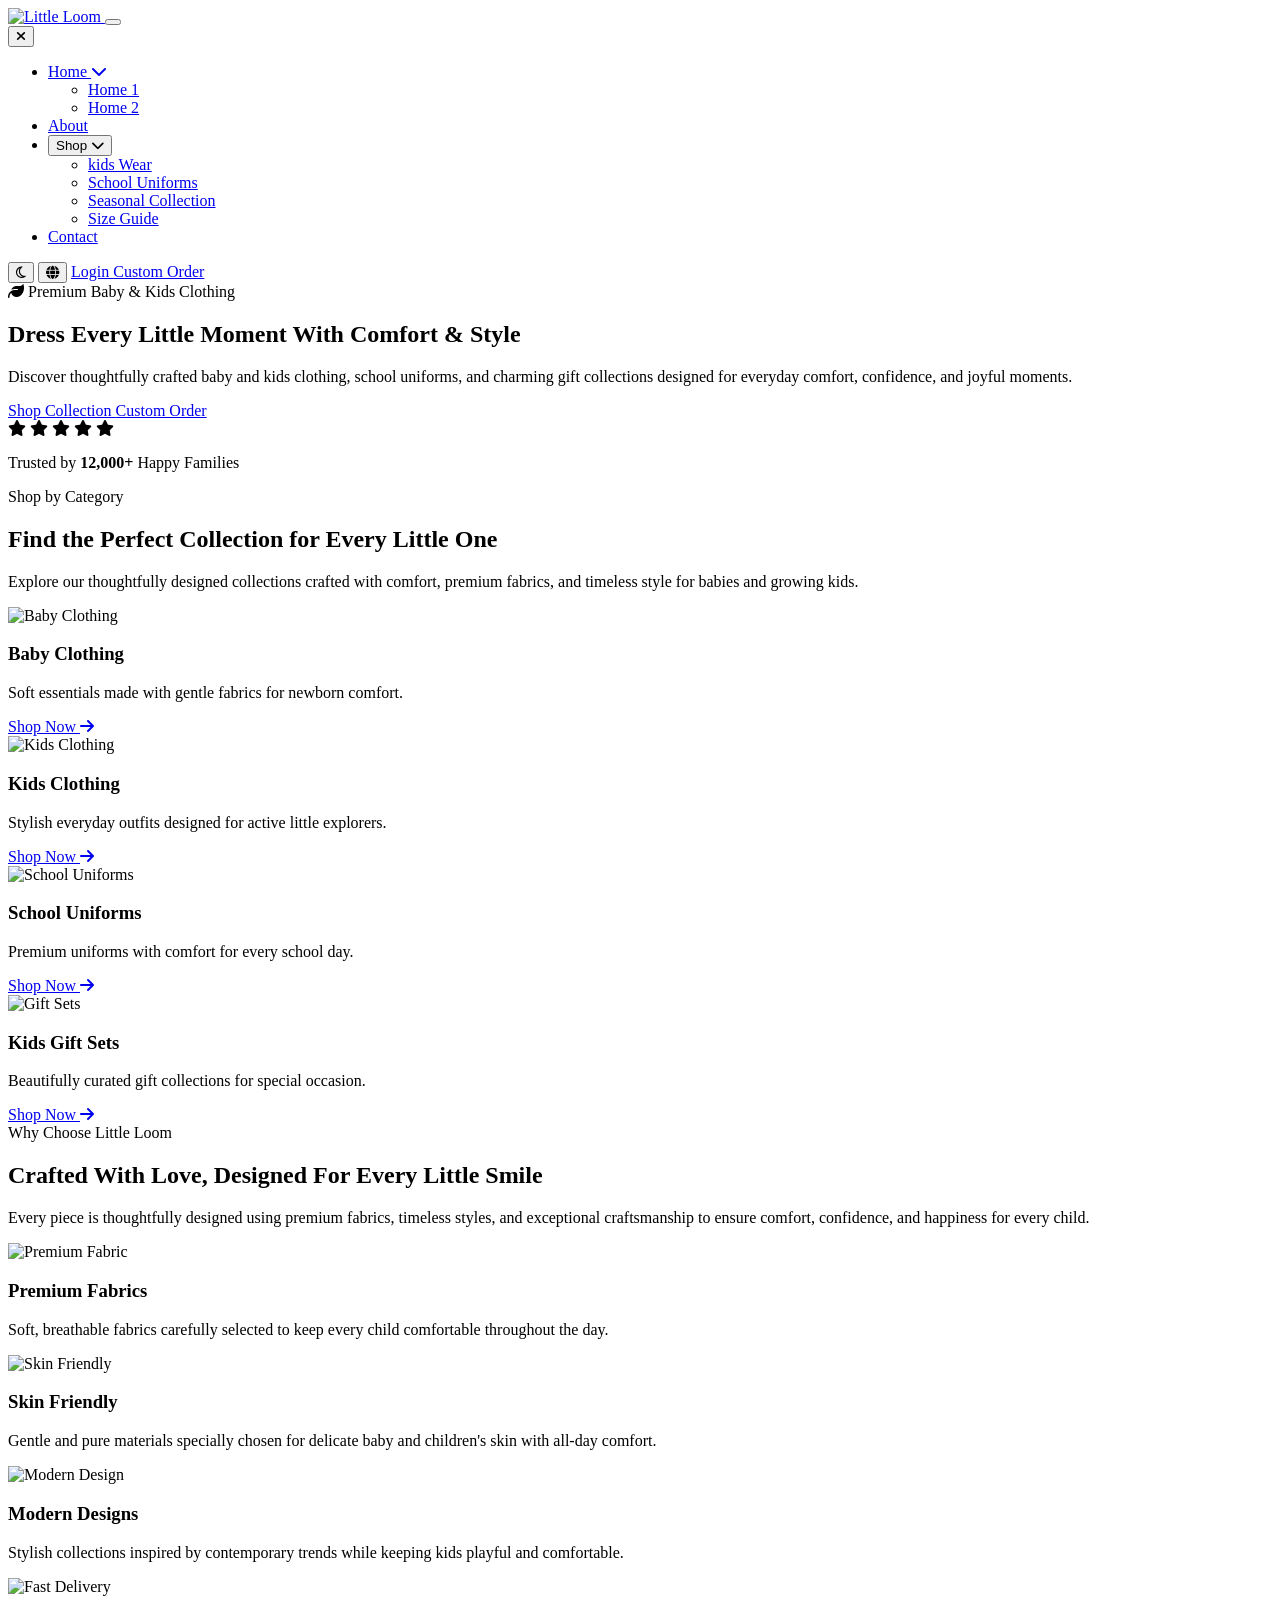
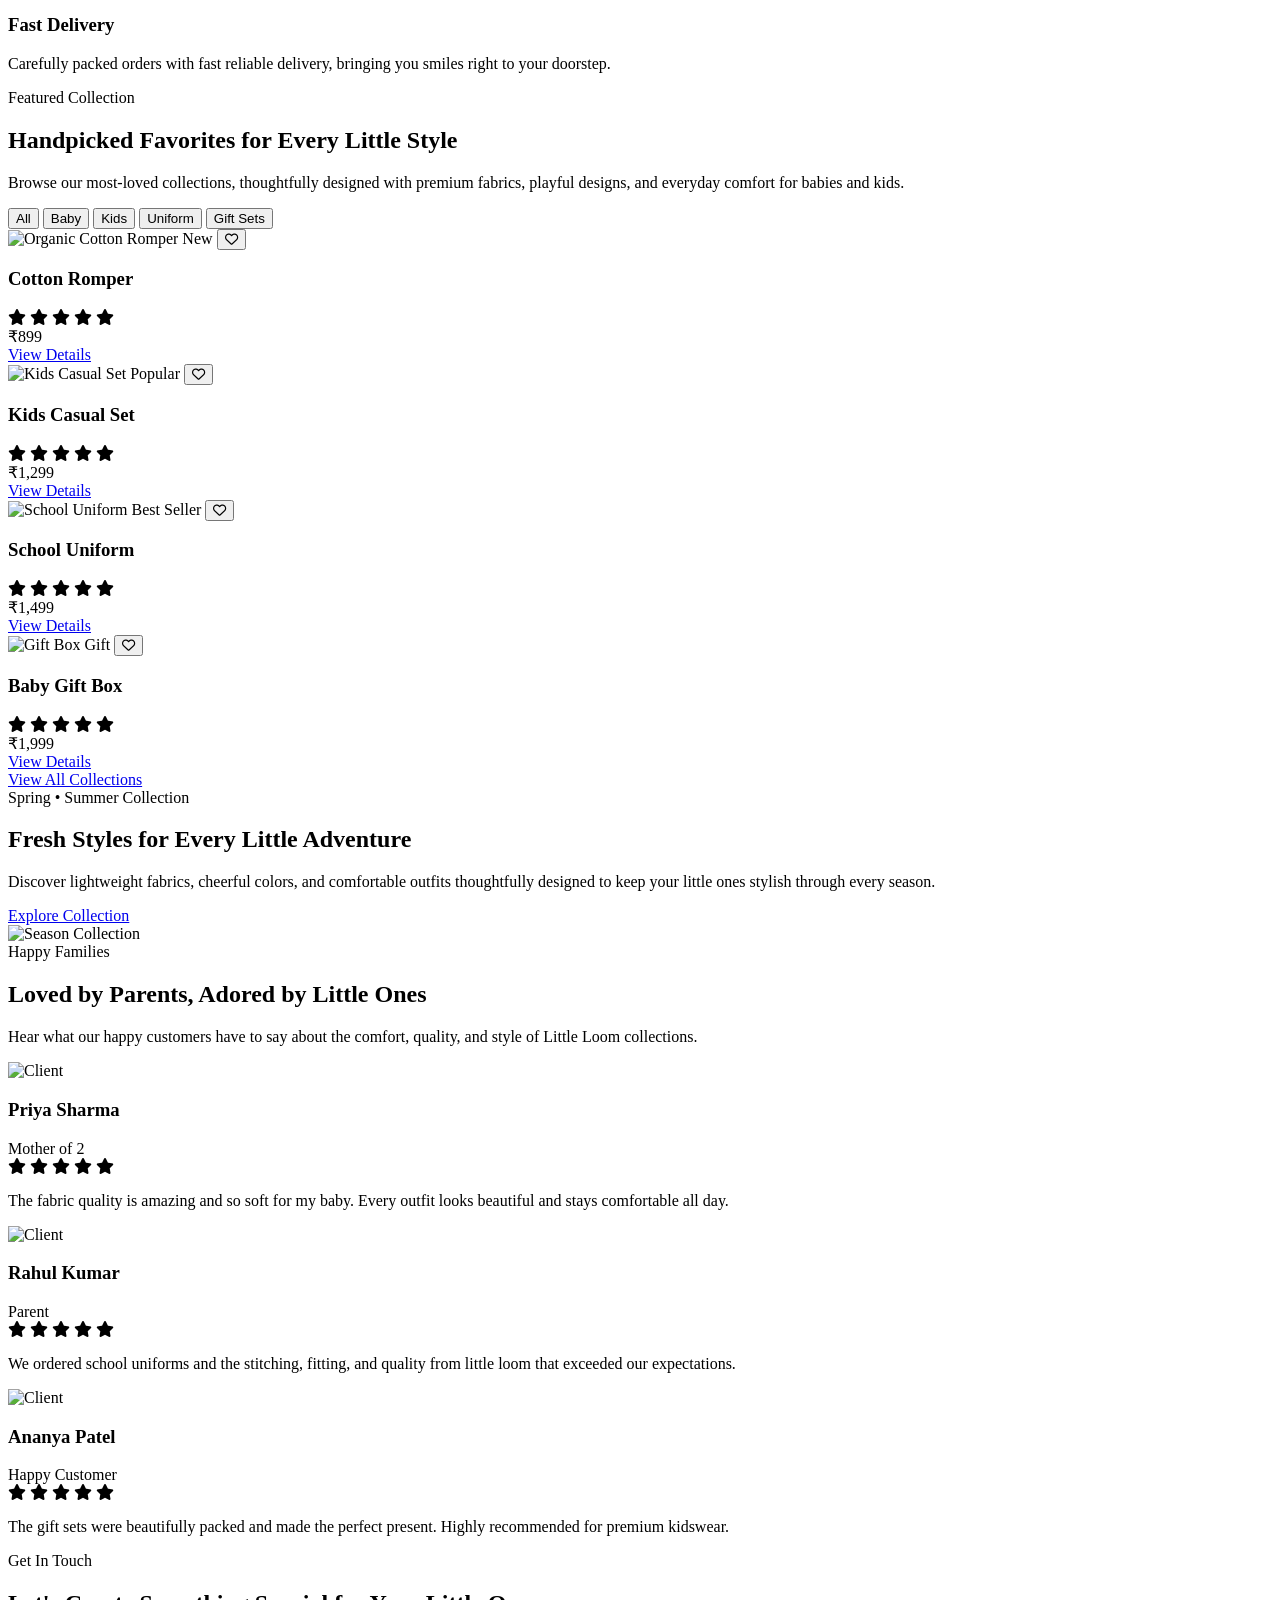
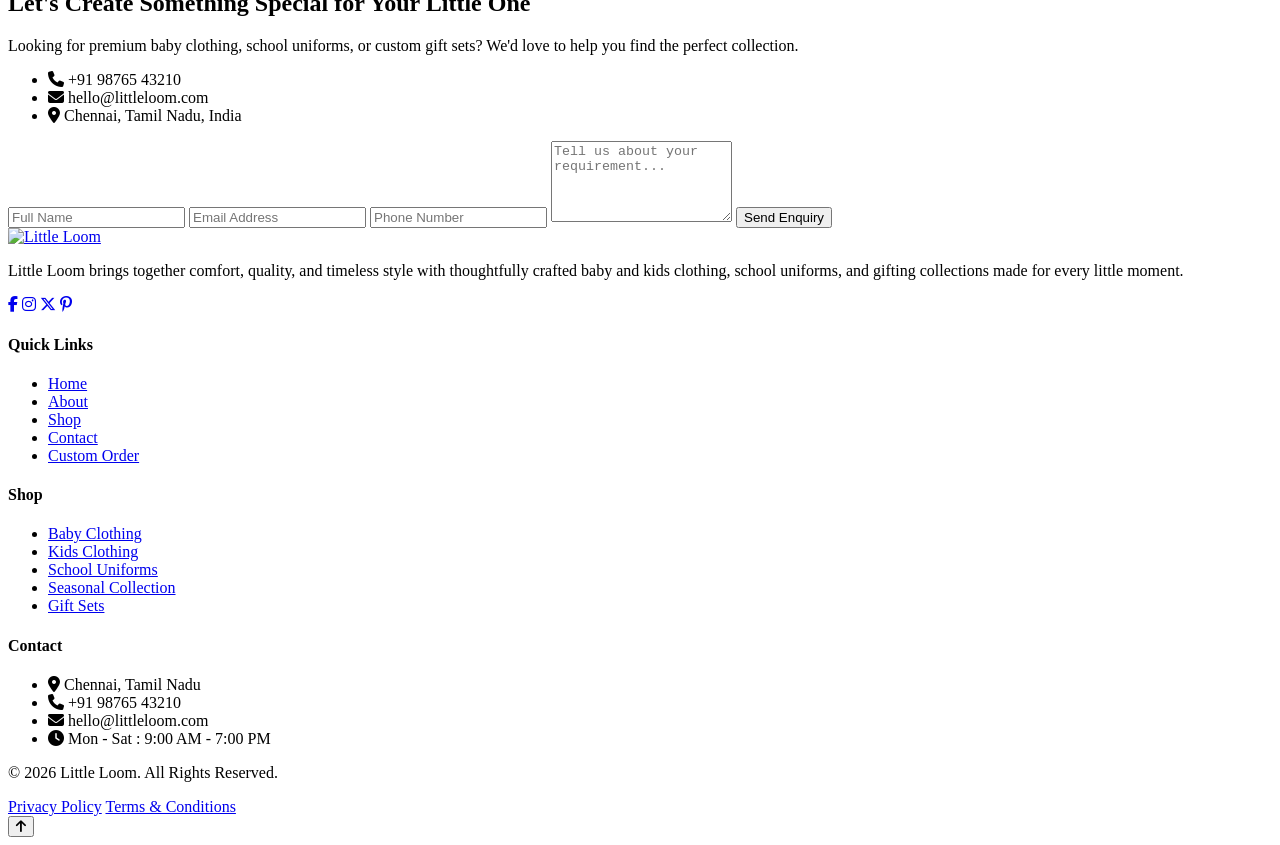
==== index.html @ 615af952 "Add files via upload" ====
<!DOCTYPE html>
<html lang="en" dir="ltr">

<head>

    <!-- Basic Meta -->
    <meta charset="UTF-8">
    <meta name="viewport" content="width=device-width, initial-scale=1.0">
    <meta name="description"
        content="Little Loom is a premium baby and kids clothing store offering stylish outfits, school uniforms, seasonal collections, gift sets, and custom order solutions with comfort and quality.">
    <meta name="keywords"
        content="Little Loom, Baby Clothing, Kids Fashion, School Uniforms, Gift Sets, Children's Clothing, Custom Orders">
    <meta name="author" content="Little Loom">

    <!-- Title -->
    <title>Little Loom</title>

    <!-- Favicon -->
    <link rel="icon" type="image/png" href="images/favicon.png">

    <!-- Google Fonts -->
    <link rel="preconnect" href="https://fonts.googleapis.com">
    <link rel="preconnect" href="https://fonts.gstatic.com" crossorigin>
    <link
        href="https://fonts.googleapis.com/css2?family=Mulish:wght@300;400;500;600;700;800&family=Sora:wght@400;500;600;700;800&display=swap"
        rel="stylesheet">

    <!-- Font Awesome -->
    <link rel="stylesheet" href="https://cdnjs.cloudflare.com/ajax/libs/font-awesome/6.7.2/css/all.min.css">

    <!-- CSS -->
    <link rel="stylesheet" href="css/style.css">

</head>

<body>





    <header class="header">

        <div class="container">

            <nav class="navbar">

                <!-- Logo -->

                <a href="index.html" class="logo">
                    <img src="images/logo.png" alt="Little Loom">
                </a>

                <button class="nav-toggle" type="button" aria-label="Toggle navigation" aria-expanded="false"
                    aria-controls="primaryNavigation">
                    <span></span>
                    <span></span>
                    <span></span>
                </button>

                <!-- Navigation -->

                <div class="nav-panel">

                    <button class="nav-close" type="button" aria-label="Close Menu">
                        <i class="fa-solid fa-xmark"></i>
                    </button>

                    <ul class="nav-menu" id="primaryNavigation">

                        <li class="dropdown">
                            <a href="index.html" class="nav-link dropdown-toggle" aria-haspopup="true"
                                aria-expanded="false">
                                Home
                                <i class="fa-solid fa-chevron-down"></i>
                            </a>

                            <ul class="dropdown-menu">
                                <li><a href="index.html">Home 1</a></li>
                                <li><a href="home-2.html">Home 2</a></li>
                            </ul>
                        </li>

                        <li>
                            <a href="about.html">About</a>
                        </li>

                        <li class="dropdown">

                            <button type="button" class="nav-link dropdown-toggle" aria-haspopup="true"
                                aria-expanded="false">
                                Shop
                                <i class="fa-solid fa-chevron-down"></i>
                            </button>

                            <ul class="dropdown-menu">
                                <li><a href="kids-wear.html">kids Wear</a></li>
                                <li><a href="school.html">School Uniforms</a></li>
                                <li><a href="season.html">Seasonal Collection</a></li>
                                <li><a href="size.html">Size Guide</a></li>
                            </ul>

                        </li>

                        <li>
                            <a href="contact.html">Contact</a>
                        </li>

                    </ul>

                    <!-- Right Side -->

                    <div class="nav-right">

                        <button class="theme-toggle">
                            <i class="fa-regular fa-moon"></i>
                        </button>

                        <button class="rtl-toggle">
                            <i class="fa-solid fa-globe"></i>
                        </button>

                        <a href="login.html" class="secondary-btn">
                            Login
                        </a>

                        <a href="custom-order.html" class="primary-btn">
                            Custom Order
                        </a>

                    </div>

                </div>

                <div class="nav-overlay" aria-hidden="true"></div>

            </nav>

        </div>

    </header>



    <!--=====================================
            Hero Start
======================================-->

    <section class="hero">

        <div class="container">

            <div class="hero-content">

                <span class="hero-home-badge">
                    <i class="fa-solid fa-leaf"></i>
                    Premium Baby & Kids Clothing
                </span>

                <h1>
                    Dress Every Little Moment
                    <span>With Comfort & Style</span>
                </h1>

                <p>
                    Discover thoughtfully crafted baby and kids clothing, school uniforms,
                    and charming gift collections designed for everyday comfort,
                    confidence, and joyful moments.
                </p>

                <div class="hero-btns">

                    <a href="#" class="primary-btn">
                        Shop Collection
                    </a>

                    <a href="#" class="secondary-btn">
                        Custom Order
                    </a>

                </div>

                <div class="hero-rating">

                    <div class="stars">

                        <i class="fa-solid fa-star"></i>
                        <i class="fa-solid fa-star"></i>
                        <i class="fa-solid fa-star"></i>
                        <i class="fa-solid fa-star"></i>
                        <i class="fa-solid fa-star"></i>

                    </div>

                    <p>
                        Trusted by <strong>12,000+</strong> Happy Families
                    </p>

                </div>

            </div>

        </div>

    </section>

    <!--=====================================
            Hero End
======================================-->


    <!--=====================================
        Shop Category Start
======================================-->

    <section class="category">

        <div class="container">

            <div class="section-title">

                <span class="section-subtitle">
                    Shop by Category
                </span>

                <h2>
                    Find the Perfect Collection for Every Little One
                </h2>

                <p>
                    Explore our thoughtfully designed collections crafted with comfort,
                    premium fabrics, and timeless style for babies and growing kids.
                </p>

            </div>

            <div class="category-wrapper">

                <!-- Card 1 -->

                <div class="category-card">

                    <div class="category-image">

                        <img src="images/category-1.jpg" alt="Baby Clothing">

                    </div>

                    <div class="category-content">

                        <h3>Baby Clothing</h3>

                        <p>
                            Soft essentials made with gentle fabrics for newborn comfort.
                        </p>

                        <a href="#">
                            Shop Now
                            <i class="fa-solid fa-arrow-right"></i>
                        </a>

                    </div>

                </div>

                <!-- Card 2 -->

                <div class="category-card">

                    <div class="category-image">

                        <img src="images/category-2.jpg" alt="Kids Clothing">

                    </div>

                    <div class="category-content">

                        <h3>Kids Clothing</h3>

                        <p>
                            Stylish everyday outfits designed for active little explorers.
                        </p>

                        <a href="#">
                            Shop Now
                            <i class="fa-solid fa-arrow-right"></i>
                        </a>

                    </div>

                </div>

                <!-- Card 3 -->

                <div class="category-card">

                    <div class="category-image">

                        <img src="images/category-3.jpg" alt="School Uniforms">

                    </div>

                    <div class="category-content">

                        <h3>School Uniforms</h3>

                        <p>
                            Premium uniforms with comfort for every school day.
                        </p>

                        <a href="#">
                            Shop Now
                            <i class="fa-solid fa-arrow-right"></i>
                        </a>

                    </div>

                </div>

                <!-- Card 4 -->

                <div class="category-card">

                    <div class="category-image">

                        <img src="images/category-4.jpg" alt="Gift Sets">

                    </div>

                    <div class="category-content">

                        <h3>Kids Gift Sets</h3>

                        <p>
                            Beautifully curated gift collections for special occasion.
                        </p>

                        <a href="#">
                            Shop Now
                            <i class="fa-solid fa-arrow-right"></i>
                        </a>

                    </div>

                </div>

            </div>

        </div>

    </section>

    <!--=====================================
        Shop Category End
======================================-->


    <!--=====================================
        Why Choose Us Start
======================================-->

    <section class="why-choose">

        <div class="container">

            <div class="section-title">

                <span class="section-subtitle">
                    Why Choose Little Loom
                </span>

                <h2>
                    Crafted With Love, Designed For Every Little Smile
                </h2>

                <p>
                    Every piece is thoughtfully designed using premium fabrics, timeless
                    styles, and exceptional craftsmanship to ensure comfort, confidence,
                    and happiness for every child.
                </p>

            </div>

            <div class="why-wrapper">

                <!-- Card 1 -->

                <div class="why-card">

                    <div class="why-icon">

                        <img src="images/feature-1.jpg" alt="Premium Fabric">

                    </div>

                    <h3>Premium Fabrics</h3>

                    <p>
                        Soft, breathable fabrics carefully selected to keep every child
                        comfortable throughout the day.
                    </p>

                </div>

                <!-- Card 2 -->

                <div class="why-card">

                    <div class="why-icon">

                        <img src="images/feature-2.jpg" alt="Skin Friendly">

                    </div>

                    <h3>Skin Friendly</h3>

                    <p>
                        Gentle and pure materials specially chosen for delicate baby and children's
                        skin with all-day comfort.
                    </p>

                </div>

                <!-- Card 3 -->

                <div class="why-card">

                    <div class="why-icon">

                        <img src="images/feature-3.jpg" alt="Modern Design">

                    </div>

                    <h3>Modern Designs</h3>

                    <p>
                        Stylish collections inspired by contemporary trends while keeping
                        kids playful and comfortable.
                    </p>

                </div>

                <!-- Card 4 -->

                <div class="why-card">

                    <div class="why-icon">

                        <img src="images/feature-4.jpg" alt="Fast Delivery">

                    </div>

                    <h3>Fast Delivery</h3>

                    <p>
                        Carefully packed orders with fast reliable delivery, bringing you smiles
                        right to your doorstep.
                    </p>

                </div>

            </div>

        </div>

    </section>

    <!--=====================================
        Why Choose Us End
======================================-->

    <!--=====================================
        Featured Collection Start
======================================-->

    <section class="featured-collection">

        <div class="container">

            <div class="section-title">

                <span class="section-subtitle">
                    Featured Collection
                </span>

                <h2>
                    Handpicked Favorites for Every Little Style
                </h2>

                <p>
                    Browse our most-loved collections, thoughtfully designed with premium fabrics,
                    playful designs, and everyday comfort for babies and kids.
                </p>

            </div>

            <!-- Filter Buttons -->

            <div class="featured-filter">

                <button class="active">All</button>
                <button>Baby</button>
                <button>Kids</button>
                <button>Uniform</button>
                <button>Gift Sets</button>

            </div>

            <!-- Product Grid -->

            <div class="featured-wrapper">

                <!-- Product 1 -->

                <div class="product-card">

                    <div class="featured-product-image">

                        <img src="images/product-1.jpg" alt="Organic Cotton Romper">

                        <span class="product-tag">New</span>

                        <button class="wishlist">
                            <i class="fa-regular fa-heart"></i>
                        </button>

                    </div>

                    <div class="featured-product-content">

                        <h3>Cotton Romper</h3>

                        <div class="featured-product-rating">
                            <i class="fa-solid fa-star"></i>
                            <i class="fa-solid fa-star"></i>
                            <i class="fa-solid fa-star"></i>
                            <i class="fa-solid fa-star"></i>
                            <i class="fa-solid fa-star"></i>
                        </div>

                        <div class="featured-product-price">₹899</div>

                        <a href="#">View Details</a>

                    </div>

                </div>

                <!-- Product 2 -->

                <div class="product-card">

                    <div class="featured-product-image">

                        <img src="images/product-2.jpg" alt="Kids Casual Set">

                        <span class="product-tag">Popular</span>

                        <button class="wishlist">
                            <i class="fa-regular fa-heart"></i>
                        </button>

                    </div>

                    <div class="featured-product-content">

                        <h3>Kids Casual Set</h3>

                        <div class="featured-product-rating">
                            <i class="fa-solid fa-star"></i>
                            <i class="fa-solid fa-star"></i>
                            <i class="fa-solid fa-star"></i>
                            <i class="fa-solid fa-star"></i>
                            <i class="fa-solid fa-star"></i>
                        </div>

                        <div class="featured-product-price">₹1,299</div>

                        <a href="#">View Details</a>

                    </div>

                </div>

                <!-- Product 3 -->

                <div class="product-card">

                    <div class="featured-product-image">

                        <img src="images/product-3.jpg" alt="School Uniform">

                        <span class="product-tag">Best Seller</span>

                        <button class="wishlist">
                            <i class="fa-regular fa-heart"></i>
                        </button>

                    </div>

                    <div class="featured-product-content">

                        <h3>School Uniform</h3>

                        <div class="featured-product-rating">
                            <i class="fa-solid fa-star"></i>
                            <i class="fa-solid fa-star"></i>
                            <i class="fa-solid fa-star"></i>
                            <i class="fa-solid fa-star"></i>
                            <i class="fa-solid fa-star"></i>
                        </div>

                        <div class="featured-product-price">₹1,499</div>

                        <a href="#">View Details</a>

                    </div>

                </div>

                <!-- Product 4 -->

                <div class="product-card">

                    <div class="featured-product-image">

                        <img src="images/product-4.jpg" alt="Gift Box">

                        <span class="product-tag">Gift</span>

                        <button class="wishlist">
                            <i class="fa-regular fa-heart"></i>
                        </button>

                    </div>

                    <div class="featured-product-content">

                        <h3>Baby Gift Box</h3>

                        <div class="featured-product-rating">
                            <i class="fa-solid fa-star"></i>
                            <i class="fa-solid fa-star"></i>
                            <i class="fa-solid fa-star"></i>
                            <i class="fa-solid fa-star"></i>
                            <i class="fa-solid fa-star"></i>
                        </div>

                        <div class="featured-product-price">₹1,999</div>

                        <a href="#">View Details</a>

                    </div>

                </div>

            </div>

            <div class="featured-btn">

                <a href="#" class="primary-btn">
                    View All Collections
                </a>

            </div>

        </div>

    </section>

    <!--=====================================
        Featured Collection End
======================================-->

    <!--=====================================
        Seasonal Banner Start
======================================-->

    <section class="season-banner">

        <div class="container">

            <div class="season-wrapper">

                <div class="season-content">

                    <span class="section-subtitle">
                        Spring • Summer Collection
                    </span>

                    <h2>
                        Fresh Styles for Every Little Adventure
                    </h2>

                    <p>
                        Discover lightweight fabrics, cheerful colors, and comfortable
                        outfits thoughtfully designed to keep your little ones stylish
                        through every season.
                    </p>

                    <a href="#" class="primary-btn">
                        Explore Collection
                    </a>

                </div>

                <div class="season-image">

                    <img src="images/cta-banner1.jpg" alt="Season Collection">

                </div>

            </div>

        </div>

    </section>

    <!--=====================================
        Seasonal Banner End
======================================-->


    <!--=====================================
        Testimonials Start
======================================-->

    <section class="testimonial">

        <div class="container">

            <div class="section-title">

                <span class="section-subtitle">
                    Happy Families
                </span>

                <h2>
                    Loved by Parents, Adored by Little Ones
                </h2>

                <p>
                    Hear what our happy customers have to say about the comfort,
                    quality, and style of Little Loom collections.
                </p>

            </div>

            <div class="testimonial-wrapper">

                <!-- Card 1 -->

                <div class="testimonial-card">

                    <div class="testimonial-top">

                        <img src="images/client-1.jpg" alt="Client">

                        <div>

                            <h3>Priya Sharma</h3>

                            <span>Mother of 2</span>

                        </div>

                    </div>

                    <div class="stars">

                        <i class="fa-solid fa-star"></i>
                        <i class="fa-solid fa-star"></i>
                        <i class="fa-solid fa-star"></i>
                        <i class="fa-solid fa-star"></i>
                        <i class="fa-solid fa-star"></i>

                    </div>

                    <p>
                        The fabric quality is amazing and so soft for my baby. Every outfit
                        looks beautiful and stays comfortable all day.
                    </p>

                </div>

                <!-- Card 2 -->

                <div class="testimonial-card">

                    <div class="testimonial-top">

                        <img src="images/client-2.jpg" alt="Client">

                        <div>

                            <h3>Rahul Kumar</h3>

                            <span>Parent</span>

                        </div>

                    </div>

                    <div class="stars">

                        <i class="fa-solid fa-star"></i>
                        <i class="fa-solid fa-star"></i>
                        <i class="fa-solid fa-star"></i>
                        <i class="fa-solid fa-star"></i>
                        <i class="fa-solid fa-star"></i>

                    </div>

                    <p>
                        We ordered school uniforms and the stitching, fitting, and quality from little loom that
                        exceeded our expectations.
                    </p>

                </div>

                <!-- Card 3 -->

                <div class="testimonial-card">

                    <div class="testimonial-top">

                        <img src="images/client-3.jpg" alt="Client">

                        <div>

                            <h3>Ananya Patel</h3>

                            <span>Happy Customer</span>

                        </div>

                    </div>

                    <div class="stars">

                        <i class="fa-solid fa-star"></i>
                        <i class="fa-solid fa-star"></i>
                        <i class="fa-solid fa-star"></i>
                        <i class="fa-solid fa-star"></i>
                        <i class="fa-solid fa-star"></i>

                    </div>

                    <p>
                        The gift sets were beautifully packed and made the perfect present.
                        Highly recommended for premium kidswear.
                    </p>

                </div>

            </div>

        </div>

    </section>

    <!--=====================================
        Testimonials End
======================================-->


    <!--=====================================
        Contact CTA Start
======================================-->

    <section class="contact-cta">

        <div class="container">

            <div class="contact-wrapper">

                <!-- Left -->

                <div class="contact-content">

                    <span class="section-subtitle">
                        Get In Touch
                    </span>

                    <h2>
                        Let's Create Something Special for Your Little One
                    </h2>

                    <p>
                        Looking for premium baby clothing, school uniforms, or custom gift
                        sets? We'd love to help you find the perfect collection.
                    </p>

                    <ul class="contact-list">

                        <li>
                            <i class="fa-solid fa-phone"></i>
                            +91 98765 43210
                        </li>

                        <li>
                            <i class="fa-solid fa-envelope"></i>
                            hello@littleloom.com
                        </li>

                        <li>
                            <i class="fa-solid fa-location-dot"></i>
                            Chennai, Tamil Nadu, India
                        </li>

                    </ul>

                </div>

                <!-- Right -->

                <div class="contact-form">

                    <form action="#">

                        <input type="text" placeholder="Full Name" required>

                        <input type="email" placeholder="Email Address" required>

                        <input type="tel" placeholder="Phone Number" required>

                        <textarea rows="5" placeholder="Tell us about your requirement..." required></textarea>

                        <button type="submit" class="primary-btn">

                            Send Enquiry

                        </button>

                    </form>

                </div>

            </div>

        </div>

    </section>

    <!--=====================================
        Contact CTA End
======================================-->

    <!--=====================================
            Footer Start
======================================-->

    <footer class="footer">

        <div class="container">

            <div class="footer-wrapper">

                <!-- Footer Logo -->

                <div class="footer-column">

                    <a href="index.html" class="footer-logo">
                        <img src="images/logo.png" alt="Little Loom">
                    </a>

                    <p>
                        Little Loom brings together comfort, quality, and timeless style with thoughtfully crafted baby
                        and kids clothing, school uniforms, and gifting collections made for every little moment.
                    </p>

                    <div class="footer-social">

                        <a href="#"><i class="fa-brands fa-facebook-f"></i></a>

                        <a href="#"><i class="fa-brands fa-instagram"></i></a>

                        <a href="#"><i class="fa-brands fa-x-twitter"></i></a>

                        <a href="#"><i class="fa-brands fa-pinterest-p"></i></a>

                    </div>

                </div>

                <!-- Quick Links -->

                <div class="footer-column">

                    <h4>Quick Links</h4>

                    <ul>

                        <li><a href="#">Home</a></li>

                        <li><a href="#">About</a></li>

                        <li><a href="#">Shop</a></li>

                        <li><a href="#">Contact</a></li>

                        <li><a href="#">Custom Order</a></li>

                    </ul>

                </div>

                <!-- Shop -->

                <div class="footer-column">

                    <h4>Shop</h4>

                    <ul>

                        <li><a href="#">Baby Clothing</a></li>

                        <li><a href="#">Kids Clothing</a></li>

                        <li><a href="#">School Uniforms</a></li>

                        <li><a href="#">Seasonal Collection</a></li>

                        <li><a href="#">Gift Sets</a></li>

                    </ul>

                </div>

                <!-- Contact -->

                <div class="footer-column">

                    <h4>Contact</h4>

                    <ul class="footer-contact">

                        <li>
                            <i class="fa-solid fa-location-dot"></i>
                            Chennai, Tamil Nadu
                        </li>

                        <li>
                            <i class="fa-solid fa-phone"></i>
                            +91 98765 43210
                        </li>

                        <li>
                            <i class="fa-solid fa-envelope"></i>
                            hello@littleloom.com
                        </li>

                        <li>
                            <i class="fa-solid fa-clock"></i>
                            Mon - Sat : 9:00 AM - 7:00 PM
                        </li>

                    </ul>

                </div>

            </div>

            <div class="footer-bottom">

                <p>
                    © 2026 Little Loom. All Rights Reserved.
                </p>

                <div class="footer-links">

                    <a href="#">Privacy Policy</a>

                    <a href="#">Terms & Conditions</a>

                </div>

            </div>

        </div>

    </footer>

    <!--=====================================
            Footer End
======================================-->

    <!--=====================================
        Scroll To Top Start
======================================-->

    <button class="scroll-top-btn">

        <i class="fa-solid fa-arrow-up"></i>

    </button>

    <!--=====================================
        Scroll To Top End
======================================-->


    <script src="js/main.js"></script>
</body>

</html>
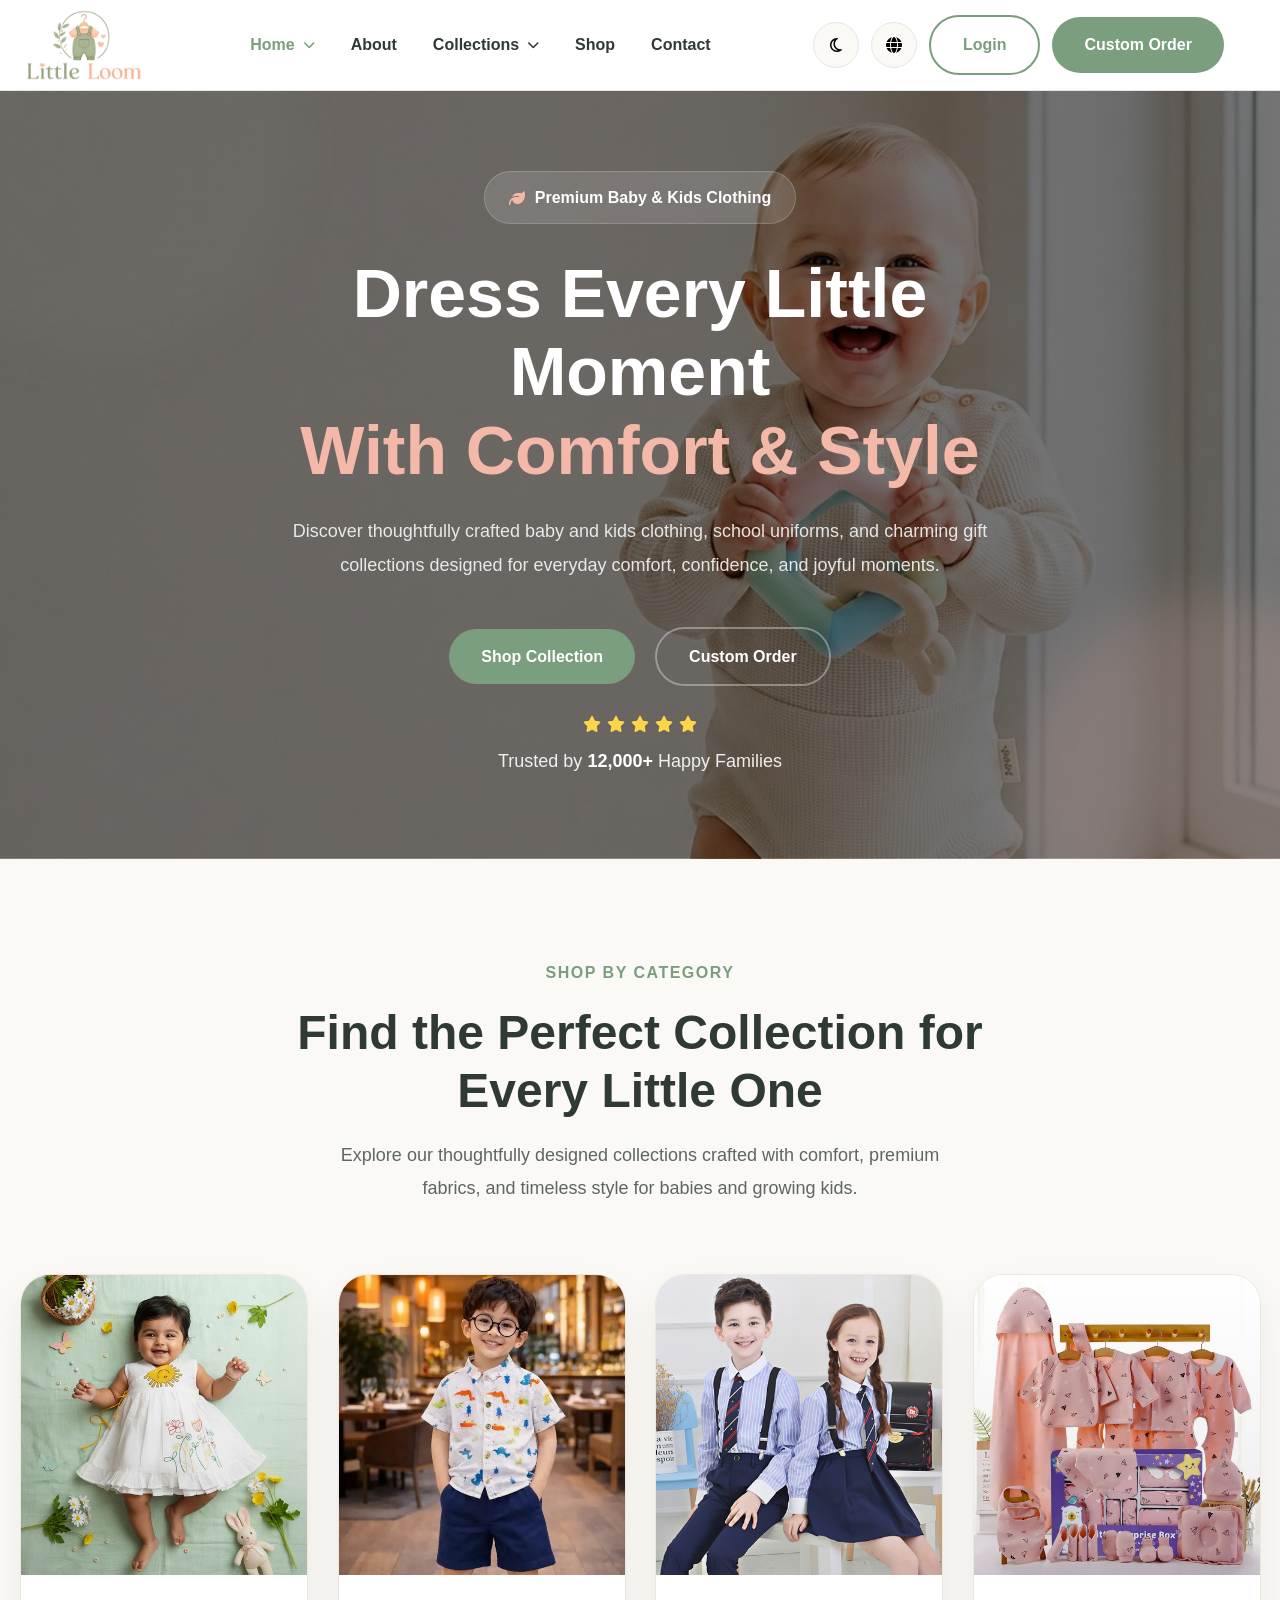
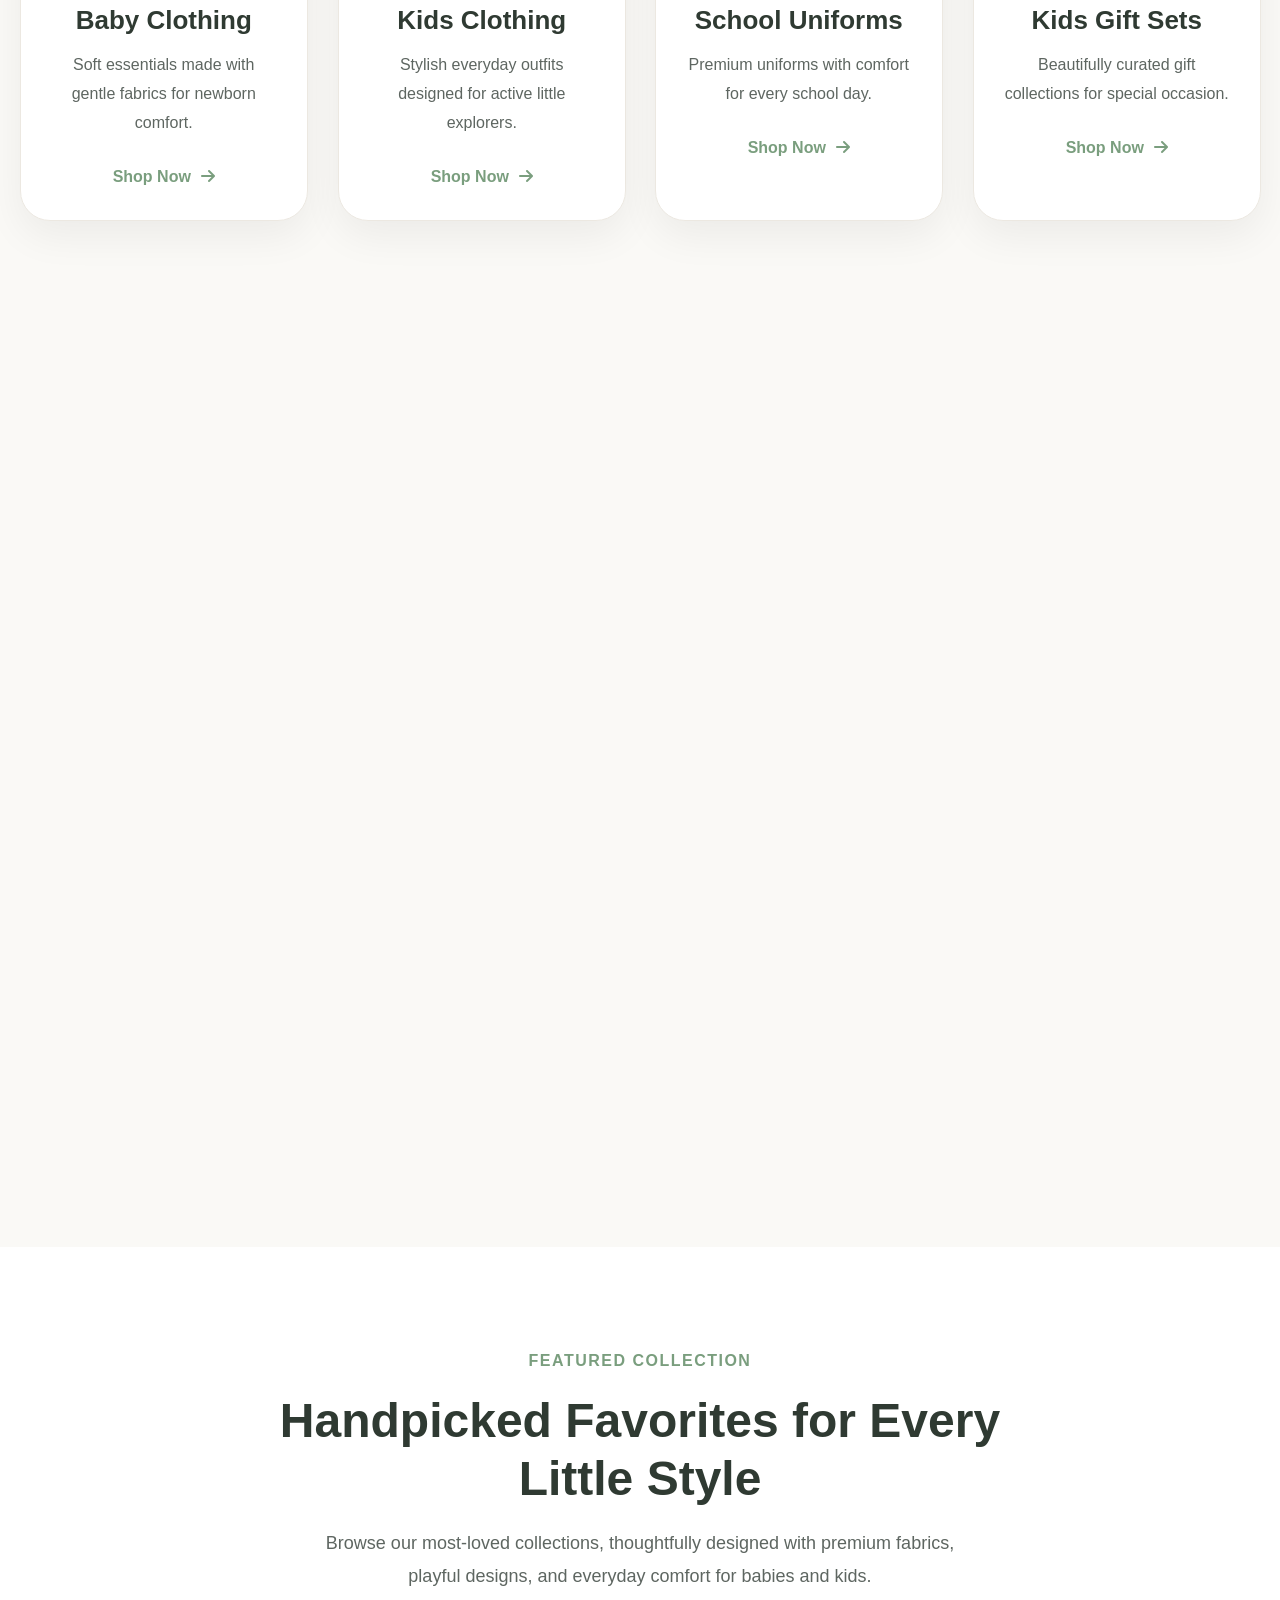
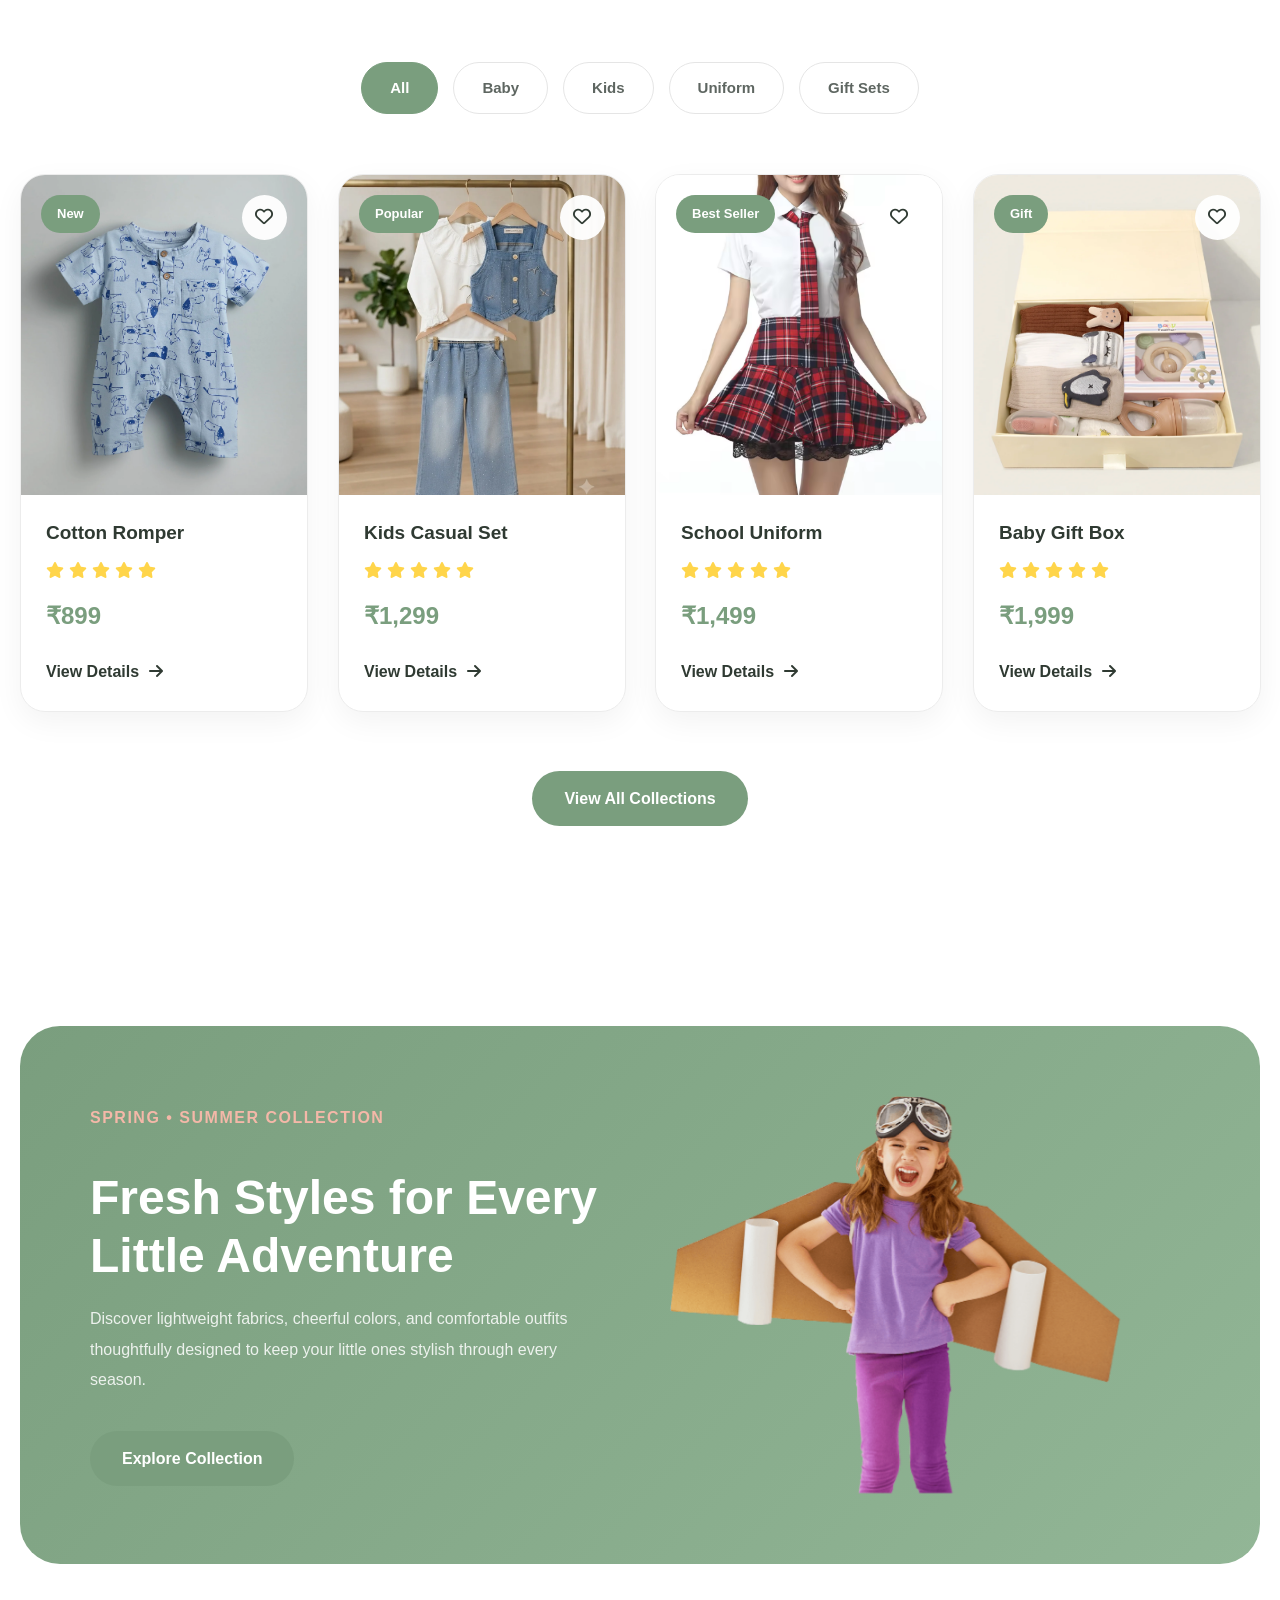
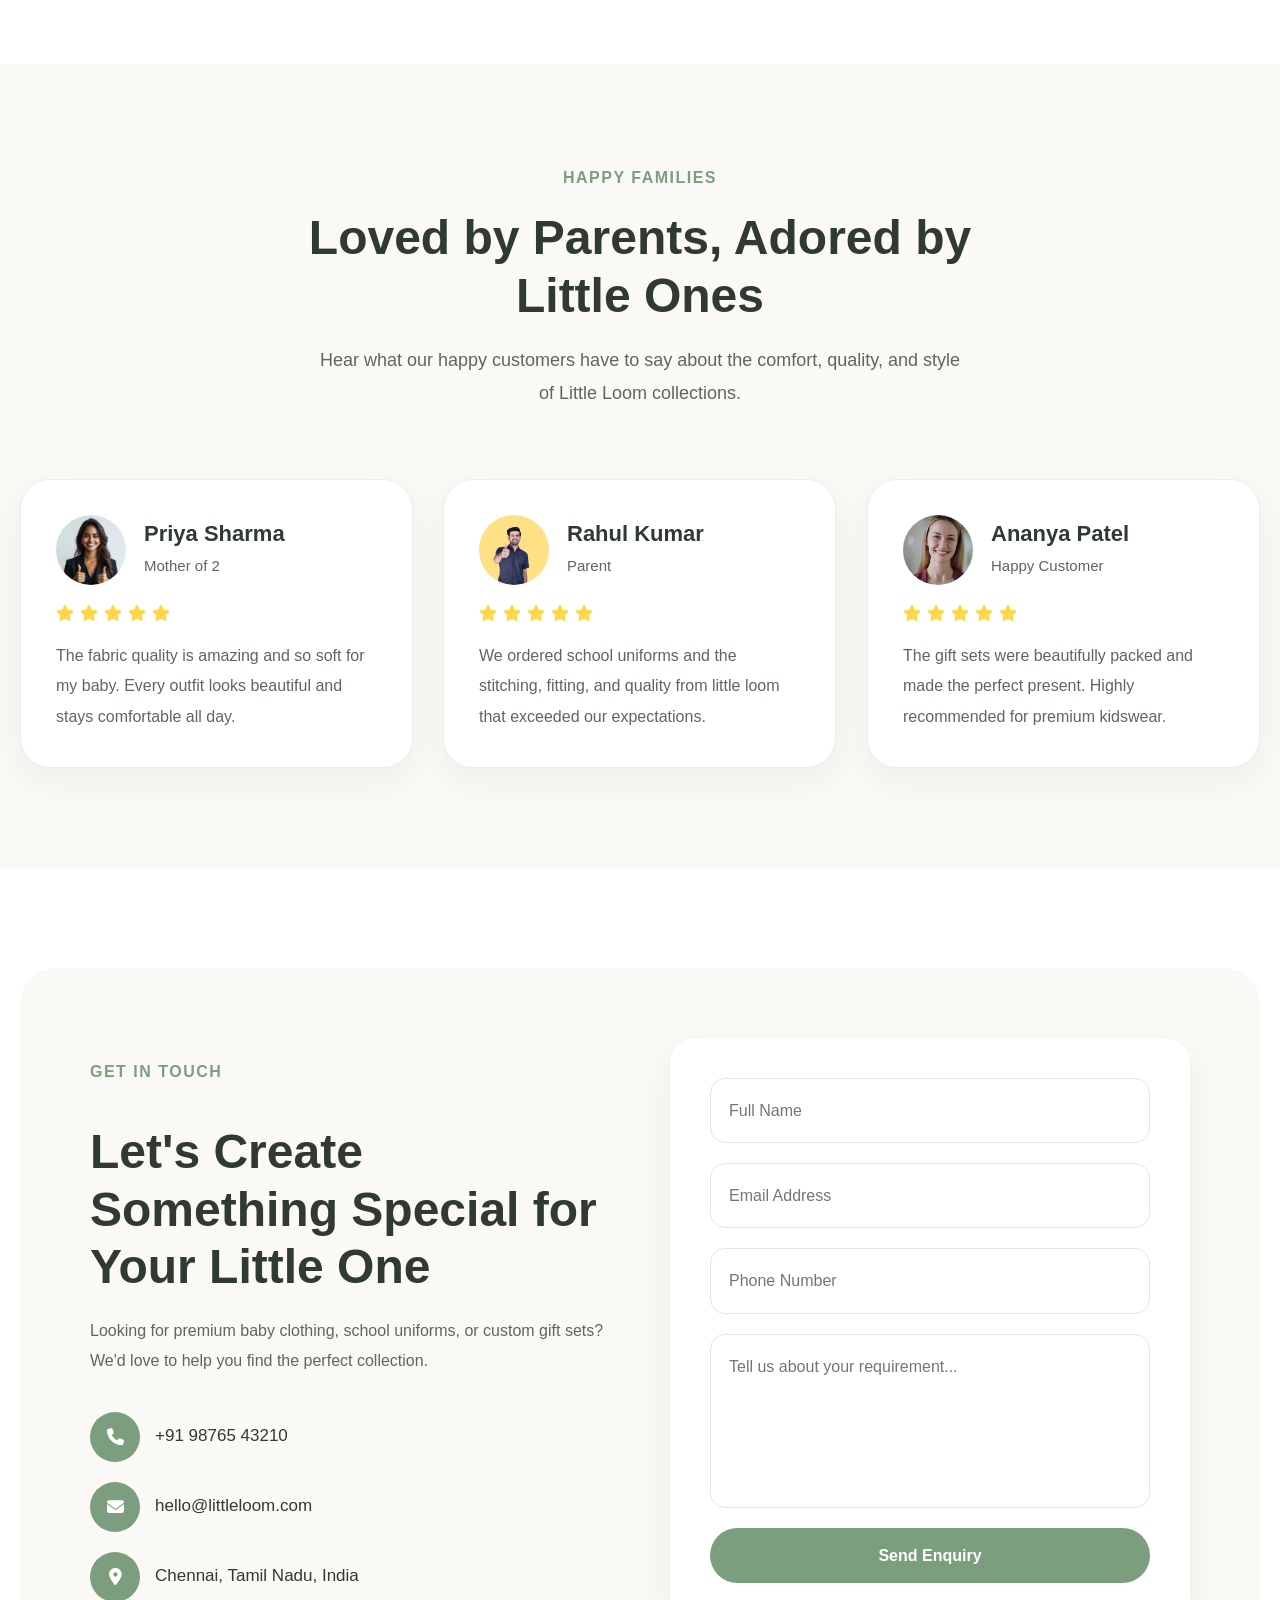
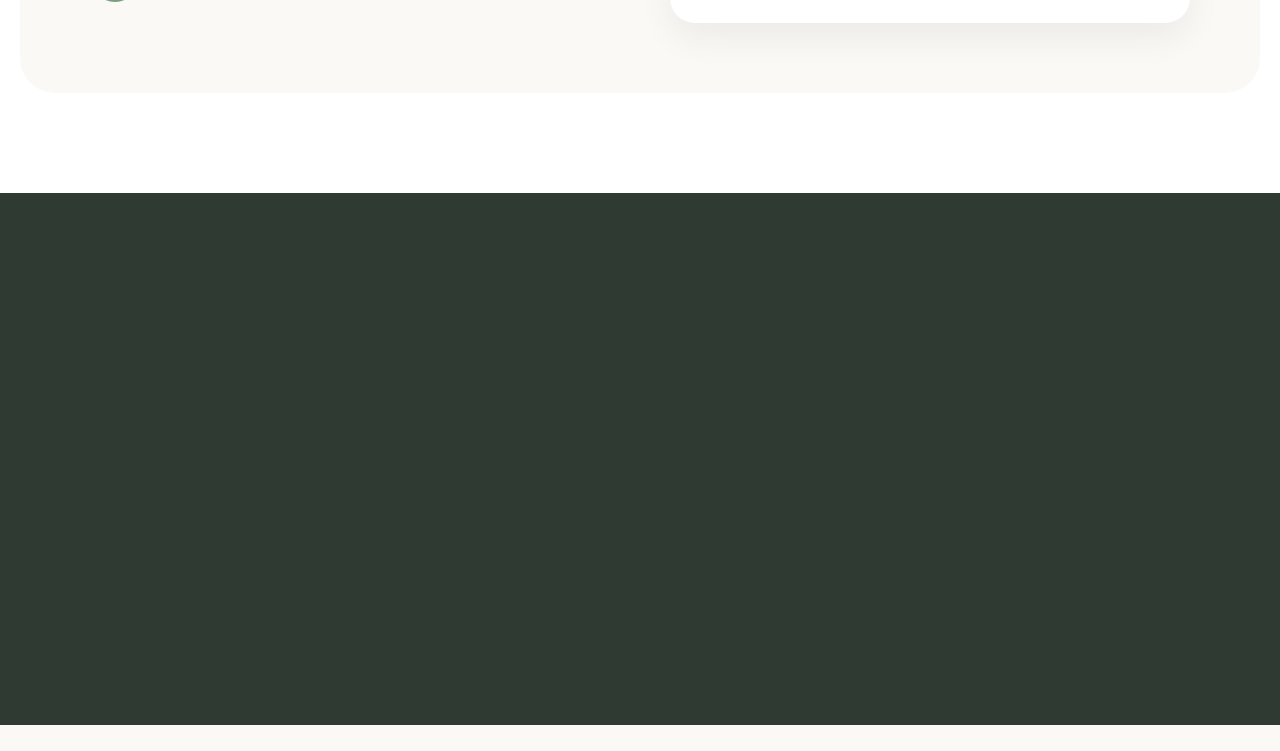
==== commit f4bf11f9: "Add files via upload" ====
--- a/index.html
+++ b/index.html
@@ -35,10 +35,6 @@
 
 <body>
 
-
-
-
-
     <header class="header">
 
         <div class="container">
@@ -89,7 +85,7 @@
 
                             <button type="button" class="nav-link dropdown-toggle" aria-haspopup="true"
                                 aria-expanded="false">
-                                Shop
+                                Collections
                                 <i class="fa-solid fa-chevron-down"></i>
                             </button>
 
@@ -103,6 +99,10 @@
                         </li>
 
                         <li>
+                            <a href="shop.html">Shop</a>
+                        </li>
+
+                        <li>
                             <a href="contact.html">Contact</a>
                         </li>
 
--- a/css/style.css
+++ b/css/style.css
@@ -0,0 +1,16016 @@
+/*=====================================
+    Google Fonts
+=====================================*/
+
+:root {
+
+    /* Brand Colors */
+    --primary: #7A9E7E;
+    --secondary: #F4B8A8;
+
+    /* Background Colors */
+    --site-bg: #FAF9F6;
+    --content-bg: #FFFFFF;
+
+    /* Text Colors */
+    --heading: #2F3A32;
+    --text: #5E6661;
+
+    /* Border */
+    --border: #E8E6E1;
+
+    /* Dark Mode */
+    --dark-bg: #1F2421;
+    --dark-content: #2B312D;
+    --dark-heading: #FFFFFF;
+    --dark-text: #D8DDD8;
+
+    /* Fonts */
+    --heading-font: "Sora", sans-serif;
+    --body-font: "Mulish", sans-serif;
+
+    /* Transition */
+    --transition: all .3s ease;
+
+    /* Container */
+    --container: 1320px;
+
+}
+
+/*=====================================
+    Reset CSS
+=====================================*/
+
+* {
+    margin: 0;
+    padding: 0;
+    box-sizing: border-box;
+}
+
+html {
+    scroll-behavior: smooth;
+    overflow-x: hidden;
+}
+
+body {
+    font-family: var(--body-font);
+    background: var(--site-bg);
+    color: var(--text);
+    line-height: 1.7;
+    overflow-x: hidden;
+}
+
+body.menu-open {
+    overflow: hidden;
+    overscroll-behavior: none;
+}
+
+html[dir="rtl"] body {
+    direction: rtl;
+}
+
+img {
+    display: block;
+    max-width: 100%;
+}
+
+a {
+    text-decoration: none;
+    color: inherit;
+    transition: var(--transition);
+}
+
+ul,
+ol {
+    list-style: none;
+}
+
+button,
+input,
+textarea,
+select {
+    font: inherit;
+    border: none;
+    outline: none;
+}
+
+button {
+    cursor: pointer;
+    background: none;
+}
+
+section {
+    padding: 120px 0;
+}
+
+.container {
+    width: min(var(--container), calc(100% - 40px));
+    margin: auto;
+}
+
+/*=====================================
+    Typography
+=====================================*/
+
+h1,
+h2,
+h3,
+h4,
+h5,
+h6 {
+    font-family: var(--heading-font);
+    color: var(--heading);
+    font-weight: 700;
+    line-height: 1.2;
+}
+
+p {
+    color: var(--text);
+}
+
+span {
+    display: inline-block;
+}
+
+/*=====================================
+    Utility Classes
+=====================================*/
+
+.text-center {
+    text-align: center;
+}
+
+.primary-btn {
+    display: inline-flex;
+    align-items: center;
+    justify-content: center;
+    gap: 10px;
+    padding: 14px 32px;
+    background: var(--primary);
+    color: #fff;
+    border-radius: 50px;
+    font-weight: 600;
+    transition: var(--transition);
+    white-space: nowrap;
+}
+
+.primary-btn:hover {
+    background: var(--secondary);
+    color: var(--heading);
+}
+
+.secondary-btn {
+    display: inline-flex;
+    align-items: center;
+    justify-content: center;
+    gap: 10px;
+    padding: 14px 32px;
+    border: 2px solid var(--primary);
+    color: var(--primary);
+    border-radius: 50px;
+    font-weight: 600;
+    transition: var(--transition);
+    white-space: nowrap;
+}
+
+.secondary-btn:hover {
+    background: var(--primary);
+    color: #fff;
+}
+
+
+
+/*=====================================
+        Section Title
+======================================*/
+
+.section-title {
+
+    max-width: 750px;
+
+    margin: 0 auto 70px;
+
+    text-align: center;
+
+}
+
+.section-subtitle {
+
+    display: inline-block;
+
+    font-size: 16px;
+
+    font-weight: 600;
+
+    color: var(--primary);
+
+    text-transform: uppercase;
+
+    letter-spacing: 1.5px;
+
+    margin-bottom: 18px;
+
+}
+
+.section-title h2 {
+
+    font-size: 48px;
+
+    line-height: 1.2;
+
+    color: var(--heading);
+
+    margin-bottom: 20px;
+
+}
+
+.section-title p {
+
+    font-size: 18px;
+
+    line-height: 1.8;
+
+    color: var(--text);
+
+    max-width: 650px;
+
+    margin: 0 auto;
+
+}
+
+
+/*=====================================
+    End
+=====================================*/
+
+/*=====================================
+        Scroll To Top
+======================================*/
+
+.scroll-top-btn {
+
+    position: fixed;
+
+    right: 10px;
+
+    bottom: 12px;
+
+    width: 44px;
+
+    height: 44px;
+
+    border: none;
+
+    border-radius: 50%;
+
+    background: var(--primary);
+
+    color: #FFFFFF;
+
+    font-size: 15px;
+
+    cursor: pointer;
+
+    display: flex;
+
+    align-items: center;
+
+    justify-content: center;
+
+    opacity: 0;
+
+    visibility: hidden;
+
+    transform: translateY(20px);
+
+    transition: all .35s ease;
+
+    box-shadow: 0 10px 25px rgba(122, 158, 126, .35);
+
+    z-index: 999;
+
+}
+
+.scroll-top-btn.show {
+
+    opacity: 1;
+
+    visibility: visible;
+
+    transform: translateY(0);
+
+}
+
+.scroll-top-btn:hover {
+
+    background: var(--secondary);
+
+    color: #333333;
+
+    transform: translateY(-5px);
+
+}
+
+
+/* ==========================
+   Active Menu
+========================== */
+
+.nav-menu>li>a.active,
+.nav-menu>li.active>a,
+.nav-menu>li.active>button {
+    color: var(--primary);
+}
+
+.nav-menu>li>a.active::after,
+.nav-menu>li.active>a::after,
+.nav-menu>li.active>button::after {
+    width: 100%;
+}
+
+.dropdown-menu li a.active {
+    background: var(--site-bg);
+    color: var(--primary);
+    font-weight: 700;
+}
+
+/****************************************************Navbar************************************************************/
+
+/*==========================
+        Header
+==========================*/
+
+.header {
+    position: sticky;
+    top: 0;
+    left: 0;
+    width: 100%;
+    background: var(--content-bg);
+    border-bottom: 1px solid var(--border);
+    z-index: 999;
+}
+
+.header .container {
+    width: 100%;
+    max-width: none;
+    padding: 0 24px;
+}
+
+.navbar {
+    height: 90px;
+    display: flex;
+    align-items: center;
+    justify-content: flex-start;
+    gap: 32px;
+}
+
+.logo img {
+    width: 120px;
+}
+
+.logo {
+    flex-shrink: 0;
+}
+
+.nav-panel {
+    display: flex;
+    align-items: center;
+    justify-content: space-between;
+    gap: 28px;
+    flex: 1;
+    min-width: 0;
+}
+
+.nav-menu {
+    display: flex;
+    align-items: center;
+    justify-content: center;
+    gap: 36px;
+    flex: 1;
+    min-width: 0;
+}
+
+.nav-menu>li {
+    position: relative;
+}
+
+.nav-menu>li>a,
+.nav-menu>li>button {
+    display: flex;
+    align-items: center;
+    gap: 8px;
+    position: relative;
+    font-weight: 600;
+    color: var(--heading);
+    background: none;
+    padding: 0;
+    white-space: nowrap;
+}
+
+.nav-menu>li>a i,
+.nav-menu>li>button i {
+    font-size: 12px;
+    transition: transform .3s ease;
+}
+
+.nav-menu>li:hover>a,
+.nav-menu>li:hover>button {
+    color: var(--primary);
+}
+
+/* Dropdown */
+
+.dropdown-menu {
+
+    position: absolute;
+    top: 110%;
+    margin-top: 0;
+    left: 0;
+
+    width: 240px;
+
+    background: var(--content-bg);
+
+    border-radius: 12px;
+
+    border: 1px solid var(--border);
+
+    padding: 12px 0;
+
+    opacity: 0;
+    visibility: hidden;
+    pointer-events: none;
+    transform: translateY(10px);
+
+    transition: opacity .25s ease, transform .25s ease, visibility .25s ease;
+
+    box-shadow: 0 15px 40px rgba(0, 0, 0, .08);
+
+}
+
+.dropdown:hover .dropdown-menu {
+
+    opacity: 1;
+    visibility: visible;
+    pointer-events: auto;
+    transform: translateY(0);
+
+}
+
+.dropdown-menu li a {
+
+    display: block;
+
+    padding: 12px 22px;
+
+    font-size: 15px;
+
+}
+
+.dropdown-menu li a:hover {
+
+    background: var(--site-bg);
+
+    color: var(--primary);
+
+}
+
+.dropdown.active>a i,
+.dropdown.active>button i,
+.dropdown:hover>a i,
+.dropdown:hover>button i {
+    transform: rotate(180deg);
+}
+
+.nav-menu>li.current>a,
+.nav-menu>li.current>button {
+    color: var(--primary);
+}
+
+/* Right Side */
+
+.nav-right {
+
+    display: flex;
+    align-items: center;
+    gap: 12px;
+    flex-shrink: 0;
+    margin-left: auto;
+
+}
+
+.theme-toggle,
+.rtl-toggle {
+
+    width: 46px;
+    height: 46px;
+
+    border-radius: 50%;
+
+    background: var(--site-bg);
+
+    border: 1px solid var(--border);
+
+    display: flex;
+    align-items: center;
+    justify-content: center;
+
+    transition: .3s;
+
+}
+
+.theme-toggle:hover,
+.rtl-toggle:hover {
+
+    background: var(--primary);
+    color: #fff;
+
+}
+
+
+/***************************************************Footer***********************************************************/
+
+/*=====================================
+            Footer
+======================================*/
+
+.footer {
+
+    background: var(--heading);
+
+    color: rgba(255, 255, 255, .75);
+
+    padding: 90px 0 30px;
+
+}
+
+.footer-wrapper {
+
+    display: grid;
+
+    grid-template-columns: 2fr 1fr 1fr 1.4fr;
+
+    gap: 50px;
+
+    padding-bottom: 60px;
+
+}
+
+.footer-logo img {
+
+    width: 130px;
+
+    margin-bottom: 25px;
+
+}
+
+.footer-column p {
+
+    line-height: 1.8;
+
+    margin-bottom: 30px;
+
+    color: rgba(255, 255, 255, .75);
+
+}
+
+.footer-column h4 {
+
+    color: #fff;
+
+    margin-bottom: 25px;
+
+    font-size: 22px;
+
+}
+
+.footer-column ul {
+
+    display: flex;
+
+    flex-direction: column;
+
+    gap: 16px;
+
+}
+
+.footer-column ul li a {
+
+    color: rgba(255, 255, 255, .75);
+
+    transition: .3s;
+
+}
+
+.footer-column ul li a:hover {
+
+    color: var(--secondary);
+
+    padding-left: 6px;
+
+}
+
+.footer-contact li {
+
+    display: flex;
+
+    gap: 12px;
+
+    line-height: 1.8;
+
+}
+
+.footer-contact i {
+
+    color: var(--secondary);
+
+    margin-top: 5px;
+
+}
+
+.footer-social {
+
+    display: flex;
+
+    gap: 14px;
+
+}
+
+.footer-social a {
+
+    width: 45px;
+
+    height: 45px;
+
+    border-radius: 50%;
+
+    display: flex;
+
+    justify-content: center;
+
+    align-items: center;
+
+    background: rgba(255, 255, 255, .08);
+
+    color: #fff;
+
+    transition: .3s;
+
+}
+
+.footer-social a:hover {
+
+    background: var(--primary);
+
+    transform: translateY(-4px);
+
+}
+
+.footer-bottom {
+
+    border-top: 1px solid rgba(255, 255, 255, .12);
+
+    padding-top: 30px;
+
+    display: flex;
+
+    justify-content: space-between;
+
+    align-items: center;
+
+}
+
+.footer-bottom p {
+
+    color: rgba(255, 255, 255, .70);
+
+}
+
+.footer-links {
+
+    display: flex;
+
+    gap: 25px;
+
+}
+
+.footer-links a {
+
+    color: rgba(255, 255, 255, .70);
+
+}
+
+.footer-links a:hover {
+
+    color: var(--secondary);
+
+}
+
+/***************************************************Home page 1**************************************************/
+
+/*=====================================
+            Hero
+======================================*/
+
+.hero {
+
+    position: relative;
+    overflow: hidden;
+    padding: 80px 0;
+
+    background:
+        linear-gradient(rgba(0, 0, 0, .55),
+            rgba(0, 0, 0, .55)),
+        url("../images/hero-bg.jpg");
+
+    background-size: cover;
+    background-position: center;
+    background-repeat: no-repeat;
+
+}
+
+.hero .container {
+    display: grid;
+    grid-template-columns: 1fr;
+    gap: 60px;
+}
+
+/*==============================
+        Hero Content
+==============================*/
+
+.hero-content {
+    max-width: 760px;
+    margin: 0 auto;
+    text-align: center;
+}
+
+.hero-home-badge {
+
+    display: inline-flex;
+    align-items: center;
+    gap: 10px;
+
+    padding: 12px 24px;
+
+    border-radius: 50px;
+
+    background: rgba(255, 255, 255, .12);
+
+    border: 1px solid rgba(255, 255, 255, .18);
+
+    color: #FFFFFF;
+
+    font-weight: 600;
+
+    backdrop-filter: blur(10px);
+
+    margin-bottom: 30px;
+
+}
+
+.hero-home-badge i {
+
+    color: #F4B8A8;
+
+}
+
+.hero-content h1 {
+
+    font-size: 68px;
+
+    line-height: 1.15;
+
+    color: #FFFFFF;
+
+    margin-bottom: 25px;
+
+}
+
+.hero-content h1 span {
+
+    color: #F4B8A8;
+
+}
+
+.hero-content p {
+
+    max-width: 700px;
+
+    margin: auto;
+
+    font-size: 18px;
+
+    line-height: 1.9;
+
+    color: rgba(255, 255, 255, .85);
+
+}
+
+.hero-btns {
+    display: flex;
+    justify-content: center;
+    align-items: center;
+    gap: 20px;
+    margin: 45px 0 30px;
+}
+
+.hero-rating {
+    display: flex;
+    flex-direction: column;
+    align-items: center;
+    gap: 12px;
+}
+
+.stars {
+    display: flex;
+    gap: 6px;
+}
+
+.hero-rating p {
+
+    color: rgba(255, 255, 255, .90);
+
+}
+
+.hero-rating p strong {
+
+    color: #FFFFFF;
+
+}
+
+.stars i {
+
+    color: #FFD54A;
+
+}
+
+/* Hero section - Secondary Button */
+
+.hero .secondary-btn {
+
+    color: #FFFFFF !important;
+    border: 2px solid rgba(255, 255, 255, .35);
+    background: transparent;
+
+}
+
+.hero .secondary-btn:hover {
+
+    background: #FFFFFF;
+    color: var(--heading) !important;
+
+}
+
+/*==============================
+    Decorative Background
+==============================*/
+
+.hero {
+    position: relative;
+}
+
+.hero::before {
+
+    content: "";
+
+    position: absolute;
+
+    width: 420px;
+    height: 420px;
+
+    background: rgba(122, 158, 126, .08);
+
+    border-radius: 50%;
+
+    top: -150px;
+    left: -120px;
+
+    filter: blur(20px);
+
+}
+
+.hero::after {
+
+    content: "";
+
+    position: absolute;
+
+    width: 380px;
+    height: 380px;
+
+    background: rgba(244, 184, 168, .16);
+
+    border-radius: 50%;
+
+    right: -120px;
+    bottom: -120px;
+
+    filter: blur(25px);
+
+}
+
+
+
+/*=====================================
+        Shop Category
+======================================*/
+
+.category {
+
+    padding: 100px 0;
+
+    background: #FAF9F6;
+
+}
+
+.category-wrapper {
+
+    display: grid;
+
+    grid-template-columns: repeat(4, 1fr);
+
+    gap: 30px;
+
+    margin-top: 70px;
+
+}
+
+/*==============================
+        Category Card
+==============================*/
+
+.category-card {
+
+    background: #FFFFFF;
+
+    border-radius: 30px;
+
+    overflow: hidden;
+
+    box-shadow: 0 15px 40px rgba(0, 0, 0, .06);
+
+    transition: .4s;
+
+    border: 1px solid #ECE8E1;
+
+}
+
+.category-card:hover {
+
+    transform: translateY(-10px);
+
+    box-shadow: 0 25px 55px rgba(0, 0, 0, .12);
+
+}
+
+/*==============================
+        Image
+==============================*/
+
+.category-image {
+
+    overflow: hidden;
+
+    position: relative;
+
+}
+
+.category-image img {
+
+    width: 100%;
+
+    height: 300px;
+
+    object-fit: cover;
+
+    transition: .6s;
+
+}
+
+.category-card:hover .category-image img {
+
+    transform: scale(1.08);
+
+}
+
+.category-image::before {
+
+    content: "";
+
+    position: absolute;
+
+    inset: 0;
+
+    background: linear-gradient(transparent,
+            rgba(0, 0, 0, .08));
+
+    z-index: 1;
+
+}
+
+/*==============================
+        Content
+==============================*/
+
+.category-content {
+
+    padding: 30px;
+
+    text-align: center;
+
+}
+
+.category-content h3 {
+
+    font-size: 26px;
+
+    margin-bottom: 15px;
+
+    color: var(--heading);
+
+}
+
+.category-content p {
+
+    font-size: 16px;
+
+    line-height: 1.8;
+
+    color: var(--text);
+
+    margin-bottom: 25px;
+
+}
+
+.category-content a {
+
+    display: inline-flex;
+
+    align-items: center;
+
+    gap: 10px;
+
+    color: var(--primary);
+
+    font-weight: 700;
+
+    transition: .3s;
+
+}
+
+.category-content a i {
+
+    transition: .3s;
+
+}
+
+.category-content a:hover {
+
+    color: var(--secondary);
+
+}
+
+.category-content a:hover i {
+
+    transform: translateX(6px);
+
+}
+
+/*==============================
+    Hover Border Effect
+==============================*/
+
+.category-card {
+
+    position: relative;
+
+}
+
+.category-card::after {
+
+    content: "";
+
+    position: absolute;
+
+    left: 50%;
+
+    bottom: 0;
+
+    width: 0;
+
+    height: 4px;
+
+    background: var(--primary);
+
+    transform: translateX(-50%);
+
+    transition: .4s;
+
+}
+
+.category-card:hover::after {
+
+    width: 100%;
+
+}
+
+
+/*=====================================
+        Why Choose Us
+======================================*/
+
+.why-choose {
+
+    padding: 100px 0;
+
+    background: #FAF9F6;
+
+}
+
+.why-wrapper {
+
+    display: grid;
+
+    grid-template-columns: repeat(4, 1fr);
+
+    gap: 30px;
+
+    margin-top: 70px;
+
+}
+
+/*==============================
+        Card
+==============================*/
+
+.why-card {
+
+    background: #FFFFFF;
+
+    border-radius: 30px;
+
+    padding: 45px 35px;
+
+    text-align: center;
+
+    transition: .4s;
+
+    border: 1px solid #ECECEC;
+
+    box-shadow: 0 12px 35px rgba(0, 0, 0, .05);
+
+}
+
+.why-card:hover {
+
+    transform: translateY(-10px);
+
+    box-shadow: 0 20px 45px rgba(0, 0, 0, .10);
+
+    border-color: var(--primary);
+
+}
+
+.why-icon {
+
+    width: 100px;
+
+    height: 100px;
+
+    margin: 0 auto 25px;
+
+    border-radius: 50%;
+
+    overflow: hidden;
+
+    background: #EEF6EF;
+
+    display: flex;
+
+    justify-content: center;
+
+    align-items: center;
+
+}
+
+.why-icon img {
+
+    width: 100%;
+
+    height: 100%;
+
+    object-fit: cover;
+
+    border-radius: 50%;
+
+    transition: .4s;
+
+}
+
+.why-card:hover .why-icon img {
+
+    transform: scale(1.08);
+
+}
+
+/*==============================
+        Content
+==============================*/
+
+.why-card h3 {
+
+    font-size: 24px;
+
+    color: var(--heading);
+
+    margin-bottom: 18px;
+
+}
+
+.why-card p {
+
+    font-size: 16px;
+
+    line-height: 1.8;
+
+    color: var(--text);
+
+}
+
+
+
+/*=====================================
+        Featured Collection
+======================================*/
+
+.featured-collection {
+
+    padding: 100px 0;
+
+    background: #FFFFFF;
+
+}
+
+/*=====================================
+        Filter Buttons
+======================================*/
+
+.featured-filter {
+
+    display: flex;
+
+    justify-content: center;
+
+    align-items: center;
+
+    gap: 15px;
+
+    flex-wrap: wrap;
+
+    margin-bottom: 60px;
+
+}
+
+.featured-filter button {
+
+    padding: 12px 28px;
+
+    border: 1px solid #E5E5E5;
+
+    background: #FFFFFF;
+
+    color: var(--text);
+
+    border-radius: 50px;
+
+    font-size: 15px;
+
+    font-weight: 600;
+
+    cursor: pointer;
+
+    transition: .4s;
+
+}
+
+.featured-filter button:hover,
+.featured-filter button.active {
+
+    background: var(--primary);
+
+    color: #FFFFFF;
+
+    border-color: var(--primary);
+
+}
+
+/*=====================================
+        Product Grid
+======================================*/
+
+.featured-wrapper {
+
+    display: grid;
+
+    grid-template-columns: repeat(4, 1fr);
+
+    gap: 30px;
+
+}
+
+/*=====================================
+        Product Card
+======================================*/
+
+.product-card {
+
+    background: #FFFFFF;
+
+    border-radius: 25px;
+
+    overflow: hidden;
+
+    border: 1px solid #ECECEC;
+
+    transition: .4s;
+
+    box-shadow: 0 10px 30px rgba(0, 0, 0, .05);
+
+}
+
+.product-card:hover {
+
+    transform: translateY(-10px);
+
+    box-shadow: 0 20px 45px rgba(0, 0, 0, .10);
+
+}
+
+/*=====================================
+        Product Image
+======================================*/
+
+.featured-product-image {
+
+    position: relative;
+
+    overflow: hidden;
+
+}
+
+.featured-product-image img {
+
+    width: 100%;
+
+    height: 320px;
+
+    object-fit: cover;
+
+    transition: .5s;
+
+}
+
+.product-card:hover .featured-product-image img {
+
+    transform: scale(1.08);
+
+}
+
+/*=====================================
+        Product Tag
+======================================*/
+
+.product-tag {
+
+    position: absolute;
+
+    top: 20px;
+
+    left: 20px;
+
+    background: var(--primary);
+
+    color: #FFFFFF;
+
+    padding: 8px 16px;
+
+    border-radius: 50px;
+
+    font-size: 13px;
+
+    font-weight: 600;
+
+}
+
+/*=====================================
+        Wishlist
+======================================*/
+
+.wishlist {
+
+    position: absolute;
+
+    top: 20px;
+
+    right: 20px;
+
+    width: 45px;
+
+    height: 45px;
+
+    border: none;
+
+    border-radius: 50%;
+
+    background: rgba(255, 255, 255, .95);
+
+    cursor: pointer;
+
+    transition: .4s;
+
+}
+
+.wishlist i {
+
+    color: var(--heading);
+
+    font-size: 18px;
+
+}
+
+.wishlist:hover {
+
+    background: var(--primary);
+
+}
+
+.wishlist:hover i {
+
+    color: #FFFFFF;
+
+}
+
+/*=====================================
+        Product Content
+======================================*/
+
+.featured-product-content {
+
+    padding: 25px;
+
+}
+
+.featured-product-content h3 {
+
+    font-size: 19px;
+
+    color: var(--heading);
+
+    margin-bottom: 15px;
+
+    line-height: 1.4;
+
+}
+
+.featured-product-rating {
+
+    display: flex;
+
+    gap: 5px;
+
+    margin-bottom: 18px;
+
+}
+
+.featured-product-rating i {
+
+    color: #FFD54A;
+
+}
+
+.featured-product-price {
+
+    font-size: 24px;
+
+    font-weight: 700;
+
+    color: var(--primary);
+
+    margin-bottom: 22px;
+
+}
+
+.featured-product-content a {
+
+    display: inline-flex;
+
+    align-items: center;
+
+    gap: 10px;
+
+    color: var(--heading);
+
+    font-weight: 600;
+
+    transition: .3s;
+
+}
+
+.featured-product-content a::after {
+
+    content: "\f061";
+
+    font-family: "Font Awesome 6 Free";
+
+    font-weight: 900;
+
+    transition: .3s;
+
+}
+
+.featured-product-content a:hover {
+
+    color: var(--primary);
+
+}
+
+.featured-product-content a:hover::after {
+
+    transform: translateX(6px);
+
+}
+
+/*=====================================
+        Bottom Button
+======================================*/
+
+.featured-btn {
+
+    text-align: center;
+
+    margin-top: 60px;
+
+}
+
+
+
+/*=====================================
+        Seasonal Banner
+======================================*/
+
+.season-banner {
+
+    padding: 100px 0;
+
+    background: #FFFFFF;
+
+}
+
+.season-wrapper {
+
+    display: grid;
+
+    grid-template-columns: 1fr 1fr;
+
+    align-items: center;
+
+    gap: 60px;
+
+    background: linear-gradient(135deg, #7A9E7E, #92B696);
+
+    border-radius: 40px;
+
+    overflow: hidden;
+
+    padding: 70px;
+
+}
+
+.season-content {
+
+    color: #FFFFFF;
+
+}
+
+.season-content .section-subtitle {
+
+    color: #F4B8A8;
+
+}
+
+.season-content h2 {
+
+    font-size: 48px;
+
+    line-height: 1.2;
+
+    color: #FFFFFF;
+
+    margin: 20px 0;
+
+}
+
+.season-content p {
+
+    color: rgba(255, 255, 255, .85);
+
+    line-height: 1.9;
+
+    margin-bottom: 35px;
+
+}
+
+.season-image {
+
+    text-align: center;
+
+}
+
+.season-image img {
+
+    width: 100%;
+
+    max-width: 450px;
+
+    transition: .5s;
+
+}
+
+.season-wrapper:hover .season-image img {
+
+    transform: scale(1.05);
+
+}
+
+
+
+
+/*=====================================
+        Testimonials
+======================================*/
+
+.testimonial {
+
+    padding: 100px 0;
+
+    background: #FAF9F6;
+
+}
+
+.testimonial-wrapper {
+
+    display: grid;
+
+    grid-template-columns: repeat(3, 1fr);
+
+    gap: 30px;
+
+    margin-top: 70px;
+
+}
+
+.testimonial-card {
+
+    background: #FFFFFF;
+
+    padding: 35px;
+
+    border-radius: 30px;
+
+    border: 1px solid #ECECEC;
+
+    transition: .4s;
+
+    box-shadow: 0 12px 35px rgba(0, 0, 0, .05);
+
+}
+
+.testimonial-card:hover {
+
+    transform: translateY(-10px);
+
+    box-shadow: 0 22px 45px rgba(0, 0, 0, .10);
+
+}
+
+.testimonial-top {
+
+    display: flex;
+
+    align-items: center;
+
+    gap: 18px;
+
+    margin-bottom: 20px;
+
+}
+
+.testimonial-top img {
+
+    width: 70px;
+
+    height: 70px;
+
+    border-radius: 50%;
+
+    object-fit: cover;
+
+}
+
+.testimonial-top h3 {
+
+    font-size: 22px;
+
+    color: var(--heading);
+
+    margin-bottom: 5px;
+
+}
+
+.testimonial-top span {
+
+    color: var(--text);
+
+    font-size: 15px;
+
+}
+
+.testimonial .stars {
+
+    margin-bottom: 20px;
+
+}
+
+.testimonial .stars i {
+
+    color: #FFD54A;
+
+}
+
+.testimonial-card p {
+
+    line-height: 1.9;
+
+    color: var(--text);
+
+}
+
+
+/*=====================================
+        Contact CTA
+======================================*/
+
+.contact-cta {
+
+    padding: 100px 0;
+
+    background: #FFFFFF;
+
+}
+
+.contact-wrapper {
+
+    display: grid;
+
+    grid-template-columns: 1fr 1fr;
+
+    gap: 60px;
+
+    align-items: center;
+
+    background: #FAF9F6;
+
+    border-radius: 35px;
+
+    padding: 70px;
+
+}
+
+.contact-content h2 {
+
+    font-size: 48px;
+
+    line-height: 1.2;
+
+    margin: 20px 0;
+
+}
+
+.contact-content p {
+
+    margin-bottom: 35px;
+
+    line-height: 1.9;
+
+    color: var(--text);
+
+}
+
+.contact-list {
+
+    display: flex;
+
+    flex-direction: column;
+
+    gap: 20px;
+
+}
+
+.contact-list li {
+
+    display: flex;
+
+    align-items: center;
+
+    gap: 15px;
+
+    font-size: 17px;
+
+    color: var(--heading);
+
+}
+
+.contact-list i {
+
+    width: 50px;
+
+    height: 50px;
+
+    border-radius: 50%;
+
+    background: var(--primary);
+
+    color: #FFFFFF;
+
+    display: flex;
+
+    justify-content: center;
+
+    align-items: center;
+
+}
+
+/*==========================
+        Form
+==========================*/
+
+.contact-form {
+
+    background: #FFFFFF;
+
+    padding: 40px;
+
+    border-radius: 25px;
+
+    box-shadow: 0 15px 35px rgba(0, 0, 0, .06);
+
+}
+
+.contact-form form {
+
+    display: flex;
+
+    flex-direction: column;
+
+    gap: 20px;
+
+}
+
+.contact-form input,
+.contact-form textarea {
+
+    width: 100%;
+
+    padding: 18px;
+
+    border: 1px solid #E5E5E5;
+
+    border-radius: 15px;
+
+    outline: none;
+
+    transition: .3s;
+
+}
+
+.contact-form input:focus,
+.contact-form textarea:focus {
+
+    border-color: var(--primary);
+
+}
+
+.contact-form textarea {
+
+    resize: none;
+
+}
+
+.contact-form button {
+
+    width: 100%;
+
+}
+
+
+
+/*****************************************************************Home 2 page*******************************************************************/
+
+/*=====================================
+        Hero Two
+======================================*/
+
+.hero-two {
+
+    position: relative;
+
+    overflow: hidden;
+
+    padding: 60px 0;
+
+    background: linear-gradient(135deg, #FAF9F6 0%, #FFF7F3 100%);
+
+}
+
+/* Decorative Shapes */
+
+.hero-two::before {
+
+    content: "";
+
+    position: absolute;
+
+    width: 380px;
+
+    height: 380px;
+
+    top: -180px;
+
+    left: -150px;
+
+    border-radius: 50%;
+
+    background: rgba(122, 158, 126, .10);
+
+    filter: blur(100px);
+
+}
+
+.hero-two::after {
+
+    content: "";
+
+    position: absolute;
+
+    width: 320px;
+
+    height: 320px;
+
+    right: -120px;
+
+    bottom: -120px;
+
+    border-radius: 50%;
+
+    background: rgba(244, 184, 168, .18);
+
+    filter: blur(90px);
+
+}
+
+/*=====================================
+        Layout
+======================================*/
+
+.hero-two-wrapper {
+
+    display: grid;
+
+    grid-template-columns: repeat(2, 1fr);
+
+    align-items: center;
+
+    gap: 80px;
+
+}
+
+/*=====================================
+        Left Content
+======================================*/
+
+.hero-two-content {
+
+    position: relative;
+
+    z-index: 2;
+
+}
+
+.hero-two-badge {
+
+    display: inline-flex;
+
+    align-items: center;
+
+    padding: 12px 24px;
+
+    border-radius: 50px;
+
+    background: rgba(122, 158, 126, .12);
+
+    color: var(--primary);
+
+    font-size: 15px;
+
+    font-weight: 600;
+
+    margin-bottom: 28px;
+
+}
+
+.hero-two-content h1 {
+
+    font-size: 68px;
+
+    line-height: 1.15;
+
+    margin-bottom: 28px;
+
+    color: var(--heading);
+
+}
+
+.hero-two-content h1 span {
+
+    color: var(--secondary);
+
+}
+
+.hero-two-content p {
+
+    max-width: 580px;
+
+    font-size: 18px;
+
+    line-height: 1.9;
+
+    margin-bottom: 40px;
+
+    color: var(--text);
+
+}
+
+/*=====================================
+        Buttons
+======================================*/
+
+.hero-buttons {
+
+    display: flex;
+
+    align-items: center;
+
+    gap: 18px;
+
+    margin-bottom: 40px;
+
+}
+
+/*=====================================
+        Hero Stats
+======================================*/
+
+.hero-stats {
+
+    display: flex;
+
+    align-items: center;
+
+    gap: 50px;
+
+    margin-top: 45px;
+
+}
+
+.hero-stat {
+
+    position: relative;
+
+}
+
+.hero-stat:not(:last-child)::after {
+
+    content: "";
+
+    position: absolute;
+
+    right: -25px;
+
+    top: 50%;
+
+    transform: translateY(-50%);
+
+    width: 1px;
+
+    height: 45px;
+
+    background: #D8D8D8;
+
+}
+
+.hero-stat h3 {
+
+    font-size: 38px;
+
+    color: var(--primary);
+
+    margin-bottom: 8px;
+
+    font-weight: 700;
+
+}
+
+.hero-stat p {
+
+    font-size: 15px;
+
+    color: var(--text);
+
+    margin: 0;
+
+    line-height: 1.5;
+
+}
+
+/*=====================================
+        Hero Image
+======================================*/
+
+.hero-two-image {
+
+    position: relative;
+
+}
+
+.hero-two-image img {
+
+    width: 100%;
+
+    display: block;
+
+    border-radius: 50px;
+
+}
+
+/*=====================================
+        Floating Cards
+======================================*/
+
+.floating-card {
+
+    position: absolute;
+
+    display: flex;
+
+    align-items: center;
+
+    gap: 15px;
+
+    background: #FFFFFF;
+
+    padding: 18px 22px;
+
+    border-radius: 18px;
+
+    box-shadow: 0 18px 45px rgba(0, 0, 0, .10);
+
+    animation: floatCard 4s ease-in-out infinite;
+
+}
+
+.floating-card i {
+
+    width: 52px;
+
+    height: 52px;
+
+    border-radius: 50%;
+
+    background: rgba(122, 158, 126, .12);
+
+    color: var(--primary);
+
+    display: flex;
+
+    justify-content: center;
+
+    align-items: center;
+
+    font-size: 22px;
+
+}
+
+.floating-card h4 {
+
+    font-size: 18px;
+
+    margin-bottom: 4px;
+
+}
+
+.floating-card p {
+
+    font-size: 14px;
+
+    color: var(--text);
+
+}
+
+.card-one {
+
+    top: 6%;
+
+    left: -100px;
+
+}
+
+.card-two {
+
+    right: -30px;
+
+    top: 45%;
+
+    animation-delay: 1.5s;
+
+}
+
+.card-three {
+
+    left: 40px;
+
+    bottom: 20px;
+
+    animation-delay: 3s;
+
+}
+
+/*=====================================
+        Animation
+======================================*/
+
+@keyframes floatCard {
+
+    0% {
+
+        transform: translateY(0);
+
+    }
+
+    50% {
+
+        transform: translateY(-12px);
+
+    }
+
+    100% {
+
+        transform: translateY(0);
+
+    }
+
+}
+
+
+
+/*=====================================
+        Shop By Age
+======================================*/
+
+.shop-age {
+
+    padding: 100px 0;
+
+    background: #FAF9F6;
+
+}
+
+.shop-age-wrapper {
+
+    display: grid;
+
+    grid-template-columns: repeat(4, 1fr);
+
+    gap: 35px;
+
+    margin-top: 70px;
+
+}
+
+/*==============================
+        Card
+==============================*/
+
+.age-card {
+
+    text-align: center;
+
+    transition: .4s;
+
+}
+
+.age-card:hover {
+
+    transform: translateY(-10px);
+
+}
+
+/*==============================
+        Circle Image
+==============================*/
+
+.age-image {
+
+    width: 260px;
+
+    height: 260px;
+
+    margin: 0 auto;
+
+    border-radius: 50%;
+
+    overflow: hidden;
+
+    position: relative;
+
+    box-shadow: 0 18px 45px rgba(0, 0, 0, .10);
+
+}
+
+.age-image img {
+
+    width: 100%;
+
+    height: 100%;
+
+    object-fit: cover;
+
+    transition: .5s;
+
+}
+
+.age-card:hover img {
+
+    transform: scale(1.08);
+
+}
+
+/*==============================
+        Overlay
+==============================*/
+
+.age-overlay {
+
+    position: absolute;
+
+    inset: 0;
+
+    background: rgba(122, 158, 126, .72);
+
+    display: flex;
+
+    justify-content: center;
+
+    align-items: center;
+
+    opacity: 0;
+
+    transition: .4s;
+
+}
+
+.age-card:hover .age-overlay {
+
+    opacity: 1;
+
+}
+
+.age-overlay a {
+
+    color: #FFFFFF;
+
+    font-size: 20px;
+
+    font-weight: 600;
+
+    display: flex;
+
+    align-items: center;
+
+    gap: 10px;
+
+    transform: translateY(15px);
+
+    transition: .35s;
+
+}
+
+.age-card:hover .age-overlay a {
+
+    transform: translateY(0);
+
+}
+
+.age-overlay a i {
+
+    transition: .35s;
+
+}
+
+.age-overlay a:hover i {
+
+    transform: translateX(6px);
+
+}
+
+/*==============================
+        Content
+==============================*/
+
+.age-content {
+
+    margin-top: 28px;
+
+}
+
+.age-content h3 {
+
+    font-size: 28px;
+
+    margin-bottom: 10px;
+
+}
+
+.age-content p {
+
+    color: var(--text);
+
+    font-size: 16px;
+
+}
+
+
+/*=====================================
+        Best Sellers
+======================================*/
+
+.best-sellers {
+
+    padding: 100px 0;
+
+    background: #FFFFFF;
+
+}
+
+.best-sellers-grid {
+
+    display: grid;
+
+    grid-template-columns: 2fr 1fr 1fr;
+
+    gap: 25px;
+
+    margin-top: 70px;
+
+}
+
+.best-item {
+
+    position: relative;
+
+    overflow: hidden;
+
+    border-radius: 25px;
+
+    background: #FFF;
+
+    box-shadow: 0 15px 35px rgba(0, 0, 0, .08);
+
+}
+
+.best-item.featured-item {
+
+    grid-row: span 2;
+
+}
+
+.best-item img {
+
+    width: 100%;
+
+    height: 100%;
+
+    min-height: 320px;
+
+    object-fit: cover;
+
+    transition: .5s;
+
+}
+
+.best-item.featured-item img {
+
+    min-height: 670px;
+
+}
+
+.best-item:hover img {
+
+    transform: scale(1.08);
+
+}
+
+/* Badge */
+
+.best-product-badge {
+
+    position: absolute;
+
+    top: 20px;
+
+    left: 20px;
+
+    background: var(--secondary);
+
+    color: #FFF;
+
+    padding: 8px 18px;
+
+    border-radius: 50px;
+
+    font-size: 14px;
+
+    font-weight: 600;
+
+    z-index: 2;
+
+}
+
+/* Overlay */
+
+.best-product-overlay {
+
+    position: absolute;
+
+    inset: 0;
+
+    display: flex;
+
+    justify-content: center;
+
+    align-items: center;
+
+    background: rgba(0, 0, 0, .45);
+
+    opacity: 0;
+
+    transition: .4s;
+
+}
+
+.best-item:hover .best-product-overlay {
+
+    opacity: 1;
+
+}
+
+.best-product-overlay a {
+
+    width: 65px;
+
+    height: 65px;
+
+    border-radius: 50%;
+
+    background: #FFF;
+
+    display: flex;
+
+    align-items: center;
+
+    justify-content: center;
+
+    color: var(--primary);
+
+    font-size: 22px;
+
+}
+
+.best-item.featured-item .best-product-overlay .primary-btn {
+
+    width: auto;
+
+    height: auto;
+
+    border-radius: 50px;
+
+    padding: 16px 35px;
+
+}
+
+/* Content */
+
+.best-product-content {
+
+    position: absolute;
+
+    left: 0;
+
+    right: 0;
+
+    bottom: 0;
+
+    padding: 25px;
+
+    background: linear-gradient(to top,
+            rgba(0, 0, 0, .90) 0%,
+            rgba(0, 0, 0, .55) 45%,
+            rgba(0, 0, 0, 0) 100%);
+    color: #FFF;
+
+}
+
+.best-product-content h3 {
+
+    font-size: 26px;
+
+    margin-bottom: 10px;
+
+    color: #FFFFFF !important;
+
+}
+
+.best-product-content span {
+
+    font-size: 18px;
+
+    font-weight: 600;
+
+    color: #FFFFFF !important;
+
+}
+
+.best-item:hover .best-product-content h3,
+.best-item:hover .best-product-content span {
+
+    color: #FFFFFF !important;
+
+}
+
+/* Button */
+
+.best-btn {
+
+    text-align: center;
+
+    margin-top: 60px;
+
+}
+
+
+
+/*=====================================
+        Custom Order Parallax
+======================================*/
+
+.custom-parallax {
+
+    position: relative;
+
+    padding: 0 !important;
+
+    background: url("../images/parallax-banner.jpg");
+
+    background-position: center;
+
+    background-size: cover;
+
+    background-repeat: no-repeat;
+
+    background-attachment: fixed;
+
+}
+
+.custom-overlay {
+
+    background: linear-gradient(rgba(122, 158, 126, .82),
+            rgba(88, 116, 91, .82));
+
+    padding: 180px 0;
+
+    margin: 0;
+
+}
+
+
+
+/*=====================================
+        Content
+======================================*/
+
+.custom-parallax-content {
+
+    max-width: 760px;
+
+    margin: auto;
+
+    text-align: center;
+
+    color: #FFFFFF;
+
+}
+
+.custom-parallax-content .section-subtitle {
+
+    display: inline-block;
+
+    padding: 12px 24px;
+
+    border-radius: 50px;
+
+    background: rgba(255, 255, 255, .15);
+
+    backdrop-filter: blur(10px);
+
+    color: #FFFFFF;
+
+    margin-bottom: 25px;
+
+}
+
+.custom-parallax-content h2 {
+
+    font-size: 60px;
+
+    line-height: 1.2;
+
+    margin-bottom: 28px;
+
+    color: #FFFFFF;
+
+}
+
+.custom-parallax-content p {
+
+    font-size: 18px;
+
+    line-height: 2;
+
+    max-width: 650px;
+
+    margin: 0 auto 45px;
+
+    color: rgba(255, 255, 255, .90);
+
+}
+
+/*=====================================
+        Button
+======================================*/
+
+.custom-parallax-content .primary-btn {
+
+    padding: 18px 42px;
+
+    font-size: 17px;
+
+    border-radius: 50px;
+
+    transition: .35s;
+
+}
+
+.custom-parallax-content .primary-btn:hover {
+
+    transform: translateY(-5px);
+
+    box-shadow: 0 20px 45px rgba(0, 0, 0, .25);
+
+}
+
+
+
+/*=====================================
+        Little Loom Promise
+======================================*/
+
+.promise {
+
+    padding: 100px 0;
+
+    background: #FAF9F6;
+
+}
+
+.promise-wrapper {
+
+    display: grid;
+
+    grid-template-columns: repeat(5, 1fr);
+
+    gap: 25px;
+
+}
+
+.promise-card {
+
+    background: #FFFFFF;
+
+    border: 1px solid #ECECEC;
+
+    border-radius: 28px;
+
+    padding: 40px 30px;
+
+    text-align: center;
+
+    transition: .4s;
+
+    position: relative;
+
+    overflow: hidden;
+
+    box-shadow: 0 12px 35px rgba(0, 0, 0, .06);
+
+}
+
+.promise-card::before {
+
+    content: "";
+
+    position: absolute;
+
+    top: 0;
+
+    left: 0;
+
+    width: 100%;
+
+    height: 5px;
+
+    background: var(--primary);
+
+    transform: scaleX(0);
+
+    transform-origin: left;
+
+    transition: .4s;
+
+}
+
+.promise-card:hover::before {
+
+    transform: scaleX(1);
+
+}
+
+.promise-card:hover {
+
+    transform: translateY(-10px);
+
+    box-shadow: 0 25px 45px rgba(0, 0, 0, .10);
+
+}
+
+.promise-icon {
+
+    width: 90px;
+
+    height: 90px;
+
+    margin: 0 auto 25px;
+
+    border-radius: 50%;
+
+    background: rgba(122, 158, 126, .12);
+
+    display: flex;
+
+    justify-content: center;
+
+    align-items: center;
+
+    transition: .35s;
+
+}
+
+.promise-icon i {
+
+    font-size: 34px;
+
+    color: var(--primary);
+
+    transition: .35s;
+
+}
+
+.promise-card:hover .promise-icon {
+
+    background: var(--primary);
+
+}
+
+.promise-card:hover .promise-icon i {
+
+    color: #FFFFFF;
+
+    transform: scale(1.1);
+
+}
+
+.promise-card h3 {
+
+    font-size: 24px;
+
+    margin-bottom: 18px;
+
+    color: var(--heading);
+
+}
+
+.promise-card p {
+
+    font-size: 16px;
+
+    line-height: 1.8;
+
+    color: var(--text);
+
+}
+
+
+/*=====================================
+        Shop By Occasion
+======================================*/
+
+.occasion {
+
+    padding: 100px 0;
+
+    background: #FFFFFF;
+
+}
+
+.occasion-wrapper {
+
+    display: grid;
+
+    grid-template-columns: repeat(2, 1fr);
+
+    gap: 30px;
+
+}
+
+.occasion-card {
+
+    position: relative;
+
+    height: 340px;
+
+    overflow: hidden;
+
+    border-radius: 30px;
+
+    display: block;
+
+    box-shadow: 0 20px 45px rgba(0, 0, 0, .08);
+
+}
+
+.occasion-card img {
+
+    width: 100%;
+
+    height: 100%;
+
+    object-fit: cover;
+
+    transition: .6s;
+
+}
+
+.occasion-card:hover img {
+
+    transform: scale(1.08);
+
+}
+
+.occasion-overlay {
+
+    position: absolute;
+
+    inset: 0;
+
+    display: flex;
+
+    flex-direction: column;
+
+    justify-content: flex-end;
+
+    padding: 35px;
+
+    background: linear-gradient(to top,
+            rgba(0, 0, 0, .75),
+            rgba(0, 0, 0, .15));
+
+    transition: .4s;
+
+}
+
+.occasion-card:hover .occasion-overlay {
+
+    background: linear-gradient(to top,
+            rgba(122, 158, 126, .80),
+            rgba(122, 158, 126, .20));
+
+}
+
+.occasion-overlay span {
+
+    color: #F4B8A8;
+
+    font-size: 15px;
+
+    font-weight: 600;
+
+    margin-bottom: 12px;
+
+}
+
+.occasion-overlay h3 {
+
+    color: #FFFFFF;
+
+    font-size: 32px;
+
+    line-height: 1.3;
+
+}
+
+.occasion-card:hover h3 {
+
+    transform: translateY(-6px);
+
+    transition: .35s;
+
+}
+
+
+
+/*=====================================
+        CTA Section
+======================================*/
+
+.cta-section {
+
+    padding: 100px 0;
+
+    background: linear-gradient(135deg, #7A9E7E, #8DB191);
+
+}
+
+.cta-wrapper {
+
+    display: flex;
+
+    align-items: center;
+
+    justify-content: space-between;
+
+    gap: 70px;
+
+    background: rgba(255, 255, 255, .08);
+
+    backdrop-filter: blur(12px);
+
+    border: 1px solid rgba(255, 255, 255, .15);
+
+    border-radius: 35px;
+
+    padding: 70px;
+
+    overflow: hidden;
+
+}
+
+.cta-content {
+
+    flex: 1;
+
+}
+
+.cta-content .section-subtitle {
+
+    color: #F4B8A8;
+
+    margin-bottom: 15px;
+
+    display: inline-block;
+
+}
+
+.cta-content h2 {
+
+    color: #FFFFFF;
+
+    font-size: 48px;
+
+    line-height: 1.2;
+
+    margin-bottom: 25px;
+
+}
+
+.cta-content p {
+
+    color: rgba(255, 255, 255, .90);
+
+    font-size: 17px;
+
+    line-height: 1.9;
+
+    margin-bottom: 35px;
+
+    max-width: 560px;
+
+}
+
+.cta-buttons {
+
+    display: flex;
+
+    gap: 20px;
+
+    flex-wrap: wrap;
+
+}
+
+/*=====================================
+        Home 2 CTA Secondary Button
+======================================*/
+
+.home2-cta-secondary-btn {
+
+    display: inline-flex;
+
+    align-items: center;
+
+    justify-content: center;
+
+    padding: 16px 36px;
+
+    border: 2px solid #FFFFFF;
+
+    border-radius: 50px;
+
+    background: transparent;
+
+    color: #FFFFFF;
+
+    font-size: 16px;
+
+    font-weight: 600;
+
+    font-family: var(--body-font);
+
+    transition: all .4s ease;
+
+    text-decoration: none;
+
+    cursor: pointer;
+
+}
+
+.home2-cta-secondary-btn:hover {
+
+    background: #FFFFFF;
+
+    color: #7A9E7E;
+
+    transform: translateY(-3px);
+
+    box-shadow: 0 15px 35px rgba(255, 255, 255, .20);
+
+}
+
+.home2-cta-secondary-btn i {
+
+    margin-left: 10px;
+
+    transition: transform .4s ease;
+
+}
+
+.home2-cta-secondary-btn:hover i {
+
+    transform: translateX(5px);
+
+}
+
+.cta-image {
+
+    flex: 1;
+
+    text-align: right;
+
+}
+
+.cta-image img {
+
+    max-width: 100%;
+
+    width: 450px;
+
+    transition: .4s;
+
+}
+
+.cta-image img:hover {
+
+    transform: scale(1.05);
+
+}
+
+
+
+/*****************************************************About Page********************************************************/
+
+/*=====================================
+        About Our Story Section
+======================================*/
+
+.about-story-section {
+
+    padding: 100px 0;
+
+    background: #FFFFFF;
+
+}
+
+.about-story-wrapper {
+
+    display: flex;
+
+    align-items: center;
+
+    justify-content: space-between;
+
+    gap: 70px;
+
+}
+
+.about-story-image {
+
+    flex: 1;
+
+}
+
+.about-story-image img {
+
+    width: 100%;
+
+    border-radius: 35px;
+
+    display: block;
+
+    box-shadow: 0 20px 50px rgba(0, 0, 0, .08);
+
+}
+
+.about-story-content {
+
+    flex: 1;
+
+}
+
+.about-story-subtitle {
+
+    display: inline-block;
+
+    margin-bottom: 18px;
+
+    font-size: 16px;
+
+    font-weight: 600;
+
+    color: var(--primary);
+
+    letter-spacing: 1px;
+
+    text-transform: uppercase;
+
+}
+
+.about-story-title {
+
+    font-size: 48px;
+
+    line-height: 1.2;
+
+    margin-bottom: 25px;
+
+    color: var(--heading);
+
+}
+
+.about-story-description {
+
+    font-size: 17px;
+
+    line-height: 1.9;
+
+    color: var(--text);
+
+    margin-bottom: 20px;
+
+}
+
+.about-story-counter-area {
+
+    display: flex;
+
+    gap: 25px;
+
+    margin-top: 40px;
+
+    flex-wrap: wrap;
+
+}
+
+.about-story-counter-box {
+
+    min-width: 160px;
+
+    padding: 25px;
+
+    background: #FAF9F6;
+
+    border-radius: 20px;
+
+    text-align: center;
+
+    transition: .4s;
+
+}
+
+.about-story-counter-box:hover {
+
+    background: var(--primary);
+
+    transform: translateY(-8px);
+
+}
+
+.about-story-counter-box h3 {
+
+    font-size: 34px;
+
+    color: var(--primary);
+
+    margin-bottom: 10px;
+
+    transition: .4s;
+
+}
+
+.about-story-counter-box p {
+
+    color: var(--text);
+
+    font-size: 15px;
+
+    transition: .4s;
+
+}
+
+.about-story-counter-box:hover h3,
+
+.about-story-counter-box:hover p {
+
+    color: #FFFFFF;
+
+}
+
+
+
+/*=====================================
+        About Journey Section
+======================================*/
+
+.about-journey-section {
+
+    padding: 100px 0;
+
+    background: #FAF9F6;
+
+}
+
+.about-journey-heading {
+
+    text-align: center;
+
+    max-width: 760px;
+
+    margin: 0 auto 70px;
+
+}
+
+.about-journey-subtitle {
+
+    display: inline-block;
+
+    margin-bottom: 15px;
+
+    color: var(--primary);
+
+    font-weight: 600;
+
+    text-transform: uppercase;
+
+    letter-spacing: 1px;
+
+}
+
+.about-journey-title {
+
+    font-size: 46px;
+
+    margin-bottom: 20px;
+
+}
+
+.about-journey-text {
+
+    line-height: 1.8;
+
+}
+
+.about-journey-timeline {
+
+    position: relative;
+
+    display: grid;
+
+    grid-template-columns: repeat(4, 1fr);
+
+    gap: 30px;
+
+}
+
+.about-journey-progress {
+
+    position: absolute;
+
+    top: 45px;
+
+    left: 8%;
+
+    right: 8%;
+
+    height: 3px;
+
+    background: #DDE8DF;
+
+    z-index: 0;
+
+}
+
+.about-journey-card {
+
+    position: relative;
+
+    z-index: 2;
+
+    background: #FFFFFF;
+
+    border-radius: 25px;
+
+    padding: 35px 25px;
+
+    text-align: center;
+
+    box-shadow: 0 15px 40px rgba(0, 0, 0, .06);
+
+    transition: .4s;
+
+}
+
+.about-journey-card::before {
+
+    content: "";
+
+    width: 18px;
+
+    height: 18px;
+
+    background: var(--primary);
+
+    border: 5px solid #FFFFFF;
+
+    border-radius: 50%;
+
+    position: absolute;
+
+    top: -55px;
+
+    left: 50%;
+
+    transform: translateX(-50%);
+
+    box-shadow: 0 0 0 5px #DDE8DF;
+
+}
+
+.about-journey-card:hover {
+
+    transform: translateY(-10px);
+
+}
+
+.about-journey-year {
+
+    width: 90px;
+
+    height: 90px;
+
+    margin: 0 auto 25px;
+
+    border-radius: 50%;
+
+    background: var(--primary);
+
+    color: #FFFFFF;
+
+    display: flex;
+
+    justify-content: center;
+
+    align-items: center;
+
+    font-size: 22px;
+
+    font-weight: 700;
+
+}
+
+.about-journey-card h3 {
+
+    margin-bottom: 15px;
+
+    font-size: 24px;
+
+}
+
+.about-journey-card p {
+
+    line-height: 1.8;
+
+}
+
+
+
+/*=====================================
+        About Values Section
+======================================*/
+
+.about-values-section {
+
+    padding: 100px 0;
+
+    background: #FFFFFF;
+
+}
+
+.about-values-header {
+
+    max-width: 760px;
+
+    margin: 0 auto 70px;
+
+    text-align: center;
+
+}
+
+.about-values-subtitle {
+
+    display: inline-block;
+
+    color: var(--primary);
+
+    font-weight: 600;
+
+    letter-spacing: 1px;
+
+    text-transform: uppercase;
+
+    margin-bottom: 15px;
+
+}
+
+.about-values-title {
+
+    font-size: 46px;
+
+    margin-bottom: 20px;
+
+}
+
+.about-values-description {
+
+    line-height: 1.8;
+
+}
+
+.about-values-grid {
+
+    display: grid;
+
+    grid-template-columns: repeat(2, 1fr);
+
+    gap: 35px;
+
+}
+
+.about-values-item {
+
+    background: #FAF9F6;
+
+    border-radius: 30px;
+
+    padding: 40px;
+
+    transition: .4s;
+
+    box-shadow: 0 12px 35px rgba(0, 0, 0, .05);
+
+}
+
+.about-values-item-offset {
+
+    margin-top: 50px;
+
+}
+
+.about-values-item:hover {
+
+    transform: translateY(-10px);
+
+    background: #7A9E7E;
+
+}
+
+.about-values-icon {
+
+    width: 80px;
+
+    height: 80px;
+
+    border-radius: 50%;
+
+    background: #FFFFFF;
+
+    display: flex;
+
+    align-items: center;
+
+    justify-content: center;
+
+    margin-bottom: 25px;
+
+}
+
+.about-values-icon i {
+
+    font-size: 32px;
+
+    color: var(--primary);
+
+}
+
+.about-values-item h3 {
+
+    font-size: 28px;
+
+    margin-bottom: 15px;
+
+    transition: .3s;
+
+}
+
+.about-values-item p {
+
+    line-height: 1.8;
+
+    transition: .3s;
+
+}
+
+.about-values-item:hover h3,
+
+.about-values-item:hover p {
+
+    color: #FFFFFF;
+
+}
+
+
+
+/*=====================================
+        About Makers Section
+======================================*/
+
+.about-makers-section {
+
+    padding: 100px 0;
+
+    background: #FAF9F6;
+
+}
+
+.about-makers-wrapper {
+
+    display: flex;
+
+    align-items: center;
+
+    gap: 70px;
+
+}
+
+.about-makers-content {
+
+    flex: 1;
+
+}
+
+.about-makers-subtitle {
+
+    display: inline-block;
+
+    color: var(--primary);
+
+    font-weight: 600;
+
+    letter-spacing: 1px;
+
+    text-transform: uppercase;
+
+    margin-bottom: 15px;
+
+}
+
+.about-makers-title {
+
+    font-size: 46px;
+
+    line-height: 1.2;
+
+    margin-bottom: 25px;
+
+}
+
+.about-makers-text {
+
+    margin-bottom: 18px;
+
+    line-height: 1.9;
+
+}
+
+.about-makers-list {
+
+    list-style: none;
+
+    padding: 0;
+
+    margin: 35px 0;
+
+}
+
+.about-makers-list li {
+
+    display: flex;
+
+    align-items: center;
+
+    gap: 15px;
+
+    margin-bottom: 18px;
+
+    font-size: 17px;
+
+}
+
+.about-makers-list i {
+
+    width: 36px;
+
+    height: 36px;
+
+    border-radius: 50%;
+
+    background: rgba(122, 158, 126, .15);
+
+    color: var(--primary);
+
+    display: flex;
+
+    justify-content: center;
+
+    align-items: center;
+
+    flex-shrink: 0;
+
+}
+
+.about-makers-button {
+
+    display: inline-flex;
+
+    align-items: center;
+
+    justify-content: center;
+
+    padding: 16px 34px;
+
+    border-radius: 50px;
+
+    background: var(--primary);
+
+    color: #FFFFFF;
+
+    font-weight: 600;
+
+    transition: .35s;
+
+}
+
+.about-makers-button:hover {
+
+    background: var(--secondary);
+
+    color: #FFFFFF;
+
+    transform: translateY(-3px);
+
+}
+
+.about-makers-image {
+
+    flex: 1;
+
+}
+
+.about-makers-image img {
+
+    width: 100%;
+
+    border-radius: 35px;
+
+    display: block;
+
+    box-shadow: 0 20px 50px rgba(0, 0, 0, .08);
+
+}
+
+
+
+/*=====================================
+        About Highlights Section
+======================================*/
+
+.about-highlights-section {
+
+    padding: 100px 0;
+
+    background: #FFFFFF;
+
+}
+
+.about-highlights-header {
+
+    max-width: 720px;
+
+    margin: 0 auto 70px;
+
+    text-align: center;
+
+}
+
+.about-highlights-subtitle {
+
+    display: inline-block;
+
+    color: var(--primary);
+
+    font-size: 15px;
+
+    font-weight: 600;
+
+    text-transform: uppercase;
+
+    letter-spacing: 1px;
+
+    margin-bottom: 15px;
+
+}
+
+.about-highlights-title {
+
+    font-size: 46px;
+
+    margin-bottom: 20px;
+
+}
+
+.about-highlights-description {
+
+    line-height: 1.8;
+
+}
+
+.about-highlights-wrapper {
+
+    display: grid;
+
+    grid-template-columns: repeat(4, 1fr);
+
+    gap: 30px;
+
+}
+
+.about-highlights-card {
+
+    padding: 45px 30px;
+
+    border-radius: 30px;
+
+    background: #FAF9F6;
+
+    text-align: center;
+
+    transition: .4s;
+
+    border: 1px solid #EEEEEE;
+
+}
+
+.about-highlights-card:hover {
+
+    background: var(--primary);
+
+    transform: translateY(-10px);
+
+}
+
+.about-highlights-card h3 {
+
+    font-size: 48px;
+
+    color: var(--primary);
+
+    margin-bottom: 15px;
+
+    transition: .4s;
+
+}
+
+.about-highlights-card h4 {
+
+    font-size: 24px;
+
+    margin-bottom: 15px;
+
+    transition: .4s;
+
+}
+
+.about-highlights-card p {
+
+    line-height: 1.8;
+
+    transition: .4s;
+
+}
+
+.about-highlights-card:hover h3,
+
+.about-highlights-card:hover h4,
+
+.about-highlights-card:hover p {
+
+    color: #FFFFFF;
+
+}
+
+
+/*=====================================
+        About Trust Section
+======================================*/
+
+.about-trust-section {
+
+    padding: 100px 0;
+
+    background: #FAF9F6;
+
+}
+
+.about-trust-header {
+
+    text-align: center;
+
+    max-width: 720px;
+
+    margin: 0 auto 70px;
+
+}
+
+.about-trust-subtitle {
+
+    display: inline-block;
+
+    color: var(--primary);
+
+    font-size: 15px;
+
+    font-weight: 600;
+
+    text-transform: uppercase;
+
+    letter-spacing: 1px;
+
+    margin-bottom: 15px;
+
+}
+
+.about-trust-title {
+
+    font-size: 46px;
+
+    line-height: 1.2;
+
+}
+
+.about-trust-wrapper {
+
+    display: flex;
+
+    flex-direction: column;
+
+    gap: 30px;
+
+}
+
+.about-trust-item {
+
+    display: flex;
+
+    align-items: center;
+
+    gap: 30px;
+
+    padding: 35px;
+
+    background: #FFFFFF;
+
+    border-radius: 25px;
+
+    box-shadow: 0 15px 40px rgba(0, 0, 0, .06);
+
+    transition: .4s;
+
+}
+
+.about-trust-item:hover {
+
+    transform: translateX(10px);
+
+}
+
+.about-trust-icon {
+
+    width: 90px;
+
+    height: 90px;
+
+    border-radius: 50%;
+
+    background: rgba(122, 158, 126, .12);
+
+    display: flex;
+
+    justify-content: center;
+
+    align-items: center;
+
+    flex-shrink: 0;
+
+}
+
+.about-trust-icon i {
+
+    font-size: 34px;
+
+    color: var(--primary);
+
+}
+
+.about-trust-content h3 {
+
+    font-size: 28px;
+
+    margin-bottom: 12px;
+
+}
+
+.about-trust-content p {
+
+    line-height: 1.8;
+
+}
+
+
+
+
+/*=====================================
+        About CTA Section
+======================================*/
+
+.about-final-cta-section {
+
+    padding: 100px 0;
+
+    background: #FFFFFF;
+
+}
+
+.about-final-cta-wrapper {
+
+    display: flex;
+
+    align-items: center;
+
+    justify-content: space-between;
+
+    gap: 70px;
+
+    padding: 70px;
+
+    border-radius: 35px;
+
+    background: linear-gradient(135deg, #7A9E7E, #90B094);
+
+    overflow: hidden;
+
+    position: relative;
+
+}
+
+.about-final-cta-wrapper::before {
+
+    content: "";
+
+    position: absolute;
+
+    width: 380px;
+
+    height: 380px;
+
+    border-radius: 50%;
+
+    background: rgba(255, 255, 255, .08);
+
+    top: -140px;
+
+    right: -120px;
+
+}
+
+.about-final-cta-wrapper::after {
+
+    content: "";
+
+    position: absolute;
+
+    width: 220px;
+
+    height: 220px;
+
+    border-radius: 50%;
+
+    background: rgba(255, 255, 255, .05);
+
+    bottom: -90px;
+
+    left: -70px;
+
+}
+
+.about-final-cta-content {
+
+    flex: 1;
+
+    position: relative;
+
+    z-index: 2;
+
+}
+
+.about-final-cta-subtitle {
+
+    display: inline-block;
+
+    color: #F4B8A8;
+
+    font-size: 16px;
+
+    font-weight: 600;
+
+    text-transform: uppercase;
+
+    letter-spacing: 1px;
+
+    margin-bottom: 18px;
+
+}
+
+.about-final-cta-title {
+
+    color: #FFFFFF;
+
+    font-size: 50px;
+
+    line-height: 1.2;
+
+    margin-bottom: 25px;
+
+}
+
+.about-final-cta-text {
+
+    color: rgba(255, 255, 255, .90);
+
+    font-size: 17px;
+
+    line-height: 1.9;
+
+    max-width: 560px;
+
+    margin-bottom: 35px;
+
+}
+
+.about-final-cta-actions {
+
+    display: flex;
+
+    gap: 20px;
+
+    flex-wrap: wrap;
+
+}
+
+/* Primary Button */
+
+.about-final-cta-primary {
+
+    display: inline-flex;
+
+    align-items: center;
+
+    justify-content: center;
+
+    padding: 16px 36px;
+
+    background: #FFFFFF;
+
+    color: var(--primary);
+
+    border-radius: 50px;
+
+    font-weight: 600;
+
+    transition: .4s;
+
+}
+
+.about-final-cta-primary:hover {
+
+    transform: translateY(-4px);
+
+    background: #F4B8A8;
+
+    color: #FFFFFF;
+
+}
+
+/* Secondary Button */
+
+.about-final-cta-secondary {
+
+    display: inline-flex;
+
+    align-items: center;
+
+    justify-content: center;
+
+    padding: 16px 36px;
+
+    border: 2px solid #FFFFFF;
+
+    border-radius: 50px;
+
+    color: #FFFFFF;
+
+    font-weight: 600;
+
+    transition: .4s;
+
+}
+
+.about-final-cta-secondary:hover {
+
+    background: #FFFFFF;
+
+    color: var(--primary);
+
+    transform: translateY(-4px);
+
+}
+
+.about-final-cta-image {
+
+    flex: 1;
+
+    text-align: right;
+
+    position: relative;
+
+    z-index: 2;
+
+}
+
+.about-final-cta-image img {
+
+    width: 100%;
+
+    max-width: 420px;
+
+    display: block;
+
+    margin-left: auto;
+
+}
+
+
+
+/***************************************************Shop Page*************************************************/
+
+/****************************Kids Wear******************************************/
+
+/*=====================================
+        Kids Wear Category Section
+======================================*/
+
+.kidswear-category-section {
+
+    padding: 100px 0;
+
+    background: #FFFFFF;
+
+}
+
+.kidswear-category-header {
+
+    max-width: 700px;
+
+    margin: 0 auto 70px;
+
+    text-align: center;
+
+}
+
+.kidswear-category-subtitle {
+
+    display: inline-block;
+
+    margin-bottom: 15px;
+
+    color: var(--primary);
+
+    font-weight: 600;
+
+    text-transform: uppercase;
+
+    letter-spacing: 1px;
+
+}
+
+.kidswear-category-title {
+
+    font-size: 46px;
+
+    margin-bottom: 20px;
+
+}
+
+.kidswear-category-description {
+
+    line-height: 1.8;
+
+}
+
+.kidswear-category-grid {
+
+    display: grid;
+
+    grid-template-columns: 1fr 1.2fr 1fr;
+
+    gap: 30px;
+
+}
+
+.kidswear-category-card {
+
+    position: relative;
+
+    overflow: hidden;
+
+    border-radius: 30px;
+
+    height: 520px;
+
+    display: block;
+
+}
+
+.kidswear-category-featured {
+
+    height: 600px;
+
+}
+
+.kidswear-category-card img {
+
+    width: 100%;
+
+    height: 100%;
+
+    object-fit: cover;
+
+    transition: .6s;
+
+}
+
+.kidswear-category-card:hover img {
+
+    transform: scale(1.08);
+
+}
+
+.kidswear-category-overlay {
+
+    position: absolute;
+
+    inset: 0;
+
+    display: flex;
+
+    flex-direction: column;
+
+    justify-content: flex-end;
+
+    padding: 35px;
+
+    background: linear-gradient(to top,
+            rgba(0, 0, 0, .75),
+            rgba(0, 0, 0, .15));
+
+}
+
+.kidswear-category-overlay span {
+
+    color: #F4B8A8;
+
+    font-size: 15px;
+
+    font-weight: 600;
+
+    margin-bottom: 10px;
+
+}
+
+.kidswear-category-overlay h3 {
+
+    color: #FFFFFF;
+
+    font-size: 34px;
+
+}
+
+
+
+/*=====================================
+        Baby Clothing Section
+======================================*/
+
+.babywear-showcase-section {
+
+    padding: 100px 0;
+
+    background: #FAF9F6;
+
+}
+
+.babywear-showcase-header {
+
+    max-width: 700px;
+
+    margin: 0 auto 70px;
+
+    text-align: center;
+
+}
+
+.babywear-showcase-subtitle {
+
+    display: inline-block;
+
+    margin-bottom: 15px;
+
+    color: var(--primary);
+
+    font-weight: 600;
+
+    text-transform: uppercase;
+
+    letter-spacing: 1px;
+
+}
+
+.babywear-showcase-title {
+
+    font-size: 46px;
+
+    margin-bottom: 20px;
+
+}
+
+.babywear-showcase-description {
+
+    line-height: 1.8;
+
+}
+
+.babywear-showcase-grid {
+
+    display: grid;
+
+    grid-template-columns: 2fr 1fr 1fr;
+
+    gap: 25px;
+
+}
+
+.babywear-feature-card {
+
+    grid-row: span 2;
+
+    position: relative;
+
+    overflow: hidden;
+
+    border-radius: 30px;
+
+}
+
+.babywear-feature-card img {
+
+    width: 100%;
+
+    height: 100%;
+
+    min-height: 700px;
+
+    object-fit: cover;
+
+}
+
+.babywear-card-content {
+
+    position: absolute;
+
+    left: 0;
+
+    right: 0;
+
+    bottom: 0;
+
+    padding: 40px;
+
+    background: linear-gradient(to top, rgba(0, 0, 0, .80), transparent);
+
+}
+
+.babywear-card-content span {
+
+    color: #F4B8A8;
+
+    display: block;
+
+    margin-bottom: 10px;
+
+}
+
+.babywear-card-content h3 {
+
+    color: #FFFFFF;
+
+    margin-bottom: 25px;
+
+    font-size: 34px;
+
+}
+
+.babywear-card-button {
+
+    display: inline-flex;
+
+    padding: 14px 30px;
+
+    border-radius: 50px;
+
+    background: #FFFFFF;
+
+    color: var(--primary);
+
+    font-weight: 600;
+
+}
+
+.babywear-product-card {
+
+    background: #FFFFFF;
+
+    border-radius: 25px;
+
+    overflow: hidden;
+
+    box-shadow: 0 15px 35px rgba(0, 0, 0, .06);
+
+    transition: .4s;
+
+}
+
+.babywear-product-card:hover {
+
+    transform: translateY(-10px);
+
+}
+
+.babywear-product-card img {
+
+    width: 100%;
+
+    height: 320px;
+
+    object-fit: cover;
+
+}
+
+.babywear-product-card h3 {
+
+    padding: 25px;
+
+    font-size: 22px;
+
+    text-align: center;
+
+}
+
+
+
+/*=====================================
+        Kids Clothing Section
+======================================*/
+
+.kids-fashion-section {
+
+    padding: 100px 0;
+
+    background: #FFFFFF;
+
+}
+
+.kids-fashion-wrapper {
+
+    display: flex;
+
+    align-items: center;
+
+    gap: 60px;
+
+}
+
+.kids-fashion-content {
+
+    flex: 1;
+
+}
+
+.kids-fashion-subtitle {
+
+    display: inline-block;
+
+    margin-bottom: 15px;
+
+    color: var(--primary);
+
+    font-weight: 600;
+
+    text-transform: uppercase;
+
+    letter-spacing: 1px;
+
+}
+
+.kids-fashion-title {
+
+    font-size: 46px;
+
+    margin-bottom: 20px;
+
+    line-height: 1.2;
+
+}
+
+.kids-fashion-description {
+
+    line-height: 1.9;
+
+    margin-bottom: 30px;
+
+}
+
+.kids-fashion-features {
+
+    display: flex;
+
+    flex-direction: column;
+
+    gap: 18px;
+
+    margin-bottom: 35px;
+
+}
+
+.kids-fashion-feature-item {
+
+    display: flex;
+
+    align-items: center;
+
+    gap: 15px;
+
+}
+
+.kids-fashion-feature-item i {
+
+    width: 36px;
+
+    height: 36px;
+
+    border-radius: 50%;
+
+    background: rgba(122, 158, 126, .12);
+
+    color: var(--primary);
+
+    display: flex;
+
+    justify-content: center;
+
+    align-items: center;
+
+}
+
+.kids-fashion-button {
+
+    display: inline-flex;
+
+    padding: 15px 34px;
+
+    border-radius: 50px;
+
+    background: var(--primary);
+
+    color: #FFFFFF;
+
+    font-weight: 600;
+
+    transition: .4s;
+
+}
+
+.kids-fashion-button:hover {
+
+    background: var(--secondary);
+
+    color: #FFFFFF;
+
+}
+
+.kids-fashion-gallery {
+
+    flex: 1;
+
+    display: grid;
+
+    grid-template-columns: 2fr 1fr;
+
+    gap: 20px;
+
+}
+
+.kids-fashion-large-image img {
+
+    width: 100%;
+
+    height: 100%;
+
+    min-height: 600px;
+
+    object-fit: cover;
+
+    border-radius: 30px;
+
+}
+
+.kids-fashion-small-images {
+
+    display: flex;
+
+    flex-direction: column;
+
+    gap: 20px;
+
+}
+
+.kids-fashion-small-images img {
+
+    width: 100%;
+
+    height: 290px;
+
+    object-fit: cover;
+
+    border-radius: 30px;
+
+}
+
+
+
+/*=====================================
+        Gift Sets Section
+======================================*/
+
+.giftset-showcase-section {
+
+    padding: 100px 0;
+
+    background: #FAF9F6;
+
+}
+
+.giftset-showcase-header {
+
+    max-width: 720px;
+
+    margin: 0 auto 70px;
+
+    text-align: center;
+
+}
+
+.giftset-showcase-subtitle {
+
+    display: inline-block;
+
+    margin-bottom: 15px;
+
+    color: var(--primary);
+
+    font-weight: 600;
+
+    letter-spacing: 1px;
+
+    text-transform: uppercase;
+
+}
+
+.giftset-showcase-title {
+
+    font-size: 46px;
+
+    margin-bottom: 20px;
+
+}
+
+.giftset-showcase-description {
+
+    line-height: 1.8;
+
+}
+
+.giftset-showcase-grid {
+
+    display: grid;
+
+    grid-template-columns: repeat(3, 1fr);
+
+    gap: 30px;
+
+}
+
+.giftset-showcase-card {
+
+    background: #FFFFFF;
+
+    border-radius: 28px;
+
+    overflow: hidden;
+
+    transition: .4s;
+
+    box-shadow: 0 15px 35px rgba(0, 0, 0, .05);
+
+}
+
+.giftset-showcase-card:hover {
+
+    transform: translateY(-10px);
+
+}
+
+.giftset-showcase-image img {
+
+    width: 100%;
+
+    height: 320px;
+
+    object-fit: cover;
+
+}
+
+.giftset-showcase-content {
+
+    padding: 30px;
+
+}
+
+.giftset-showcase-content span {
+
+    color: var(--secondary);
+
+    font-weight: 600;
+
+}
+
+.giftset-showcase-content h3 {
+
+    margin: 15px 0;
+
+    font-size: 26px;
+
+}
+
+.giftset-showcase-content p {
+
+    line-height: 1.8;
+
+    margin-bottom: 25px;
+
+}
+
+.giftset-showcase-button {
+
+    display: inline-flex;
+
+    align-items: center;
+
+    justify-content: center;
+
+    padding: 14px 28px;
+
+    border-radius: 50px;
+
+    background: var(--primary);
+
+    color: #FFFFFF;
+
+    font-weight: 600;
+
+    transition: .3s;
+
+}
+
+.giftset-showcase-button:hover {
+
+    background: var(--secondary);
+
+    color: #FFFFFF;
+
+}
+
+
+/*=====================================
+        Why Choose Little Loom Section
+======================================*/
+
+.littleloom-trust-section {
+
+    padding: 100px 0;
+
+    background: #FFFFFF;
+
+}
+
+.littleloom-trust-wrapper {
+
+    display: grid;
+
+    grid-template-columns: 1fr 1fr;
+
+    gap: 70px;
+
+    align-items: center;
+
+}
+
+.littleloom-trust-image img {
+
+    width: 100%;
+
+    border-radius: 30px;
+
+    object-fit: cover;
+
+}
+
+.littleloom-trust-subtitle {
+
+    display: inline-block;
+
+    margin-bottom: 15px;
+
+    color: var(--primary);
+
+    font-weight: 600;
+
+    letter-spacing: 1px;
+
+    text-transform: uppercase;
+
+}
+
+.littleloom-trust-title {
+
+    font-size: 46px;
+
+    margin-bottom: 20px;
+
+    line-height: 1.2;
+
+}
+
+.littleloom-trust-description {
+
+    line-height: 1.9;
+
+    margin-bottom: 40px;
+
+}
+
+.littleloom-trust-list {
+
+    display: flex;
+
+    flex-direction: column;
+
+    gap: 25px;
+
+}
+
+.littleloom-trust-item {
+
+    display: flex;
+
+    gap: 20px;
+
+    align-items: flex-start;
+
+}
+
+.littleloom-trust-item i {
+
+    width: 60px;
+
+    height: 60px;
+
+    border-radius: 50%;
+
+    background: rgba(122, 158, 126, .12);
+
+    color: var(--primary);
+
+    display: flex;
+
+    align-items: center;
+
+    justify-content: center;
+
+    font-size: 22px;
+
+    flex-shrink: 0;
+
+}
+
+.littleloom-trust-item h4 {
+
+    margin-bottom: 8px;
+
+    font-size: 22px;
+
+}
+
+.littleloom-trust-item p {
+
+    line-height: 1.7;
+
+}
+
+
+
+/*=====================================
+        Kids Wear CTA Section
+======================================*/
+
+.kidswear-final-cta-section {
+
+    background: url("../images/kidswear-cta-bg.jpg") center center/cover no-repeat;
+
+    background-attachment: fixed;
+
+    padding: 0px;
+
+}
+
+.kidswear-final-cta-overlay {
+
+    background: rgba(28, 34, 28, .68);
+
+    padding: 140px 0;
+
+}
+
+.kidswear-final-cta-content {
+
+    max-width: 760px;
+
+    margin: auto;
+
+    text-align: center;
+
+}
+
+.kidswear-final-cta-subtitle {
+
+    display: inline-block;
+
+    margin-bottom: 18px;
+
+    color: var(--secondary);
+
+    font-weight: 600;
+
+    letter-spacing: 2px;
+
+    text-transform: uppercase;
+
+}
+
+.kidswear-final-cta-title {
+
+    color: #FFFFFF;
+
+    font-size: 54px;
+
+    line-height: 1.2;
+
+    margin-bottom: 25px;
+
+}
+
+.kidswear-final-cta-description {
+
+    color: rgba(255, 255, 255, .85);
+
+    line-height: 1.9;
+
+    margin-bottom: 40px;
+
+}
+
+.kidswear-final-cta-buttons {
+
+    display: flex;
+
+    justify-content: center;
+
+    gap: 20px;
+
+    flex-wrap: wrap;
+
+}
+
+.kidswear-final-cta-primary-btn {
+
+    display: inline-flex;
+
+    align-items: center;
+
+    justify-content: center;
+
+    padding: 16px 38px;
+
+    border-radius: 50px;
+
+    background: var(--primary);
+
+    color: #FFFFFF;
+
+    font-weight: 600;
+
+    transition: .35s;
+
+}
+
+.kidswear-final-cta-primary-btn:hover {
+
+    background: #FFFFFF;
+
+    color: var(--primary);
+
+}
+
+.kidswear-final-cta-secondary-btn {
+
+    display: inline-flex;
+
+    align-items: center;
+
+    justify-content: center;
+
+    padding: 16px 38px;
+
+    border: 2px solid #FFFFFF;
+
+    border-radius: 50px;
+
+    color: #FFFFFF;
+
+    font-weight: 600;
+
+    transition: .35s;
+
+}
+
+.kidswear-final-cta-secondary-btn:hover {
+
+    background: #FFFFFF;
+
+    color: var(--primary);
+
+}
+
+
+
+/***************************School Uniform page************************************/
+
+/*=====================================
+        School Uniform Collection Section
+======================================*/
+
+.schooluniform-collection-section {
+
+    padding: 100px 0;
+
+    background: #FFFFFF;
+
+}
+
+.schooluniform-collection-wrapper {
+
+    display: grid;
+
+    grid-template-columns: 1fr 1fr;
+
+    gap: 70px;
+
+    align-items: center;
+
+}
+
+.schooluniform-collection-subtitle {
+
+    display: inline-block;
+
+    margin-bottom: 15px;
+
+    color: var(--primary);
+
+    font-weight: 600;
+
+    letter-spacing: 1px;
+
+    text-transform: uppercase;
+
+}
+
+.schooluniform-collection-title {
+
+    font-size: 46px;
+
+    line-height: 1.2;
+
+    margin-bottom: 20px;
+
+}
+
+.schooluniform-collection-description {
+
+    line-height: 1.9;
+
+    margin-bottom: 35px;
+
+}
+
+.schooluniform-collection-features {
+
+    display: grid;
+
+    grid-template-columns: repeat(2, 1fr);
+
+    gap: 18px;
+
+    margin-bottom: 40px;
+
+}
+
+.schooluniform-collection-feature {
+
+    display: flex;
+
+    align-items: center;
+
+    gap: 12px;
+
+}
+
+.schooluniform-collection-feature i {
+
+    color: var(--primary);
+
+    font-size: 18px;
+
+}
+
+.schooluniform-collection-button {
+
+    display: inline-flex;
+
+    align-items: center;
+
+    justify-content: center;
+
+    padding: 15px 34px;
+
+    border-radius: 50px;
+
+    background: var(--primary);
+
+    color: #FFFFFF;
+
+    font-weight: 600;
+
+    transition: .3s;
+
+}
+
+.schooluniform-collection-button:hover {
+
+    background: var(--secondary);
+
+    color: #FFFFFF;
+
+}
+
+.schooluniform-collection-gallery {
+
+    display: grid;
+
+    grid-template-columns: 1fr 1fr;
+
+    gap: 20px;
+
+}
+
+.schooluniform-collection-gallery img {
+
+    width: 100%;
+
+    height: 550px;
+
+    object-fit: cover;
+
+    border-radius: 25px;
+
+}
+
+.schooluniform-collection-gallery img:nth-child(2) {
+
+    margin-top: 60px;
+
+}
+
+
+
+/*=====================================
+        School Uniform Categories Section
+======================================*/
+
+.schoolcategory-showcase-section {
+
+    padding: 100px 0;
+
+    background: #F9F8F5;
+
+}
+
+.schoolcategory-showcase-header {
+
+    max-width: 720px;
+
+    margin: 0 auto 70px;
+
+    text-align: center;
+
+}
+
+.schoolcategory-showcase-subtitle {
+
+    display: inline-block;
+
+    margin-bottom: 15px;
+
+    color: var(--primary);
+
+    font-weight: 600;
+
+    letter-spacing: 1px;
+
+    text-transform: uppercase;
+
+}
+
+.schoolcategory-showcase-title {
+
+    font-size: 46px;
+
+    margin-bottom: 20px;
+
+}
+
+.schoolcategory-showcase-description {
+
+    line-height: 1.8;
+
+}
+
+.schoolcategory-showcase-grid {
+
+    display: grid;
+
+    grid-template-columns: repeat(2, 1fr);
+
+    gap: 30px;
+
+}
+
+.schoolcategory-showcase-card {
+
+    position: relative;
+
+    overflow: hidden;
+
+    border-radius: 30px;
+
+    height: 420px;
+
+}
+
+.schoolcategory-showcase-card img {
+
+    width: 100%;
+
+    height: 100%;
+
+    object-fit: cover;
+
+    transition: .5s;
+
+}
+
+.schoolcategory-showcase-card:hover img {
+
+    transform: scale(1.08);
+
+}
+
+.schoolcategory-showcase-overlay {
+
+    position: absolute;
+
+    inset: 0;
+
+    display: flex;
+
+    flex-direction: column;
+
+    justify-content: flex-end;
+
+    padding: 35px;
+
+    background: linear-gradient(to top,
+            rgba(0, 0, 0, .80),
+            rgba(0, 0, 0, .15));
+
+}
+
+.schoolcategory-showcase-overlay span {
+
+    color: var(--secondary);
+
+    font-size: 15px;
+
+    font-weight: 600;
+
+    margin-bottom: 10px;
+
+}
+
+.schoolcategory-showcase-overlay h3 {
+
+    color: #FFFFFF;
+
+    font-size: 32px;
+
+}
+
+
+/*=====================================
+        School Uniform Excellence Section
+======================================*/
+
+.uniformexcellence-section {
+
+    padding: 100px 0;
+
+    background: #FFFFFF;
+
+}
+
+.uniformexcellence-header {
+
+    max-width: 720px;
+
+    margin: 0 auto 70px;
+
+    text-align: center;
+
+}
+
+.uniformexcellence-subtitle {
+
+    display: inline-block;
+
+    margin-bottom: 15px;
+
+    color: var(--primary);
+
+    font-weight: 600;
+
+    text-transform: uppercase;
+
+    letter-spacing: 1px;
+
+}
+
+.uniformexcellence-title {
+
+    font-size: 46px;
+
+    margin-bottom: 20px;
+
+}
+
+.uniformexcellence-description {
+
+    line-height: 1.8;
+
+}
+
+.uniformexcellence-wrapper {
+
+    display: grid;
+
+    grid-template-columns: repeat(4, 1fr);
+
+    gap: 25px;
+
+    margin-bottom: 70px;
+
+}
+
+.uniformexcellence-stat-card {
+
+    padding: 40px 20px;
+
+    border-radius: 25px;
+
+    background: #F9F8F5;
+
+    text-align: center;
+
+    transition: .3s;
+
+}
+
+.uniformexcellence-stat-card:hover {
+
+    transform: translateY(-8px);
+
+}
+
+.uniformexcellence-stat-card h3 {
+
+    font-size: 42px;
+
+    color: var(--primary);
+
+    margin-bottom: 10px;
+
+}
+
+.uniformexcellence-stat-card span {
+
+    font-weight: 600;
+
+}
+
+.uniformexcellence-features {
+
+    display: grid;
+
+    grid-template-columns: repeat(3, 1fr);
+
+    gap: 30px;
+
+}
+
+.uniformexcellence-feature {
+
+    text-align: center;
+
+    padding: 35px;
+
+}
+
+.uniformexcellence-feature i {
+
+    width: 70px;
+
+    height: 70px;
+
+    border-radius: 50%;
+
+    background: rgba(122, 158, 126, .12);
+
+    color: var(--primary);
+
+    display: flex;
+
+    align-items: center;
+
+    justify-content: center;
+
+    font-size: 28px;
+
+    margin: 0 auto 25px;
+
+}
+
+.uniformexcellence-feature h4 {
+
+    margin-bottom: 15px;
+
+    font-size: 24px;
+
+}
+
+.uniformexcellence-feature p {
+
+    line-height: 1.8;
+
+}
+
+
+
+/*=====================================
+        School Uniform CTA Section
+======================================*/
+
+.schooluniformcta-section {
+
+    background: url("../images/schooluniform-cta-bg.jpg") center center/cover no-repeat;
+
+    background-attachment: fixed;
+
+    padding: 0px;
+
+}
+
+.schooluniformcta-overlay {
+
+    padding: 140px 0;
+
+    background: rgba(22, 28, 22, .72);
+
+}
+
+.schooluniformcta-content {
+
+    max-width: 780px;
+
+    margin: 0 auto;
+
+    text-align: center;
+
+}
+
+.schooluniformcta-subtitle {
+
+    display: inline-block;
+
+    margin-bottom: 18px;
+
+    color: var(--secondary);
+
+    font-weight: 600;
+
+    text-transform: uppercase;
+
+    letter-spacing: 2px;
+
+}
+
+.schooluniformcta-title {
+
+    font-size: 54px;
+
+    line-height: 1.2;
+
+    color: #FFFFFF;
+
+    margin-bottom: 25px;
+
+}
+
+.schooluniformcta-description {
+
+    color: rgba(255, 255, 255, .88);
+
+    line-height: 1.9;
+
+    margin-bottom: 40px;
+
+}
+
+.schooluniformcta-buttons {
+
+    display: flex;
+
+    justify-content: center;
+
+    gap: 20px;
+
+    flex-wrap: wrap;
+
+}
+
+.schooluniformcta-primary-btn {
+
+    display: inline-flex;
+
+    align-items: center;
+
+    justify-content: center;
+
+    padding: 16px 36px;
+
+    border-radius: 50px;
+
+    background: var(--primary);
+
+    color: #FFFFFF;
+
+    font-weight: 600;
+
+    transition: .35s;
+
+}
+
+.schooluniformcta-primary-btn:hover {
+
+    background: #FFFFFF;
+
+    color: var(--primary);
+
+}
+
+.schooluniformcta-secondary-btn {
+
+    display: inline-flex;
+
+    align-items: center;
+
+    justify-content: center;
+
+    padding: 16px 36px;
+
+    border: 2px solid #FFFFFF;
+
+    border-radius: 50px;
+
+    color: #FFFFFF;
+
+    font-weight: 600;
+
+    transition: .35s;
+
+}
+
+.schooluniformcta-secondary-btn:hover {
+
+    background: #FFFFFF;
+
+    color: var(--primary);
+
+}
+
+
+
+/***************************************Seasonal collection Page*******************************************/
+
+/*=====================================
+        Seasonal Collection Section
+======================================*/
+
+.seasoncollection-section {
+
+    padding: 100px 0;
+
+    background: #FFFFFF;
+
+}
+
+.seasoncollection-header {
+
+    max-width: 720px;
+
+    margin: 0 auto 70px;
+
+    text-align: center;
+
+}
+
+.seasoncollection-subtitle {
+
+    display: inline-block;
+
+    margin-bottom: 15px;
+
+    color: var(--primary);
+
+    font-weight: 600;
+
+    letter-spacing: 1px;
+
+    text-transform: uppercase;
+
+}
+
+.seasoncollection-title {
+
+    font-size: 46px;
+
+    margin-bottom: 20px;
+
+    line-height: 1.2;
+
+}
+
+.seasoncollection-description {
+
+    line-height: 1.8;
+
+}
+
+.seasoncollection-grid {
+
+    display: grid;
+
+    grid-template-columns: repeat(2, 1fr);
+
+    gap: 30px;
+
+}
+
+.seasoncollection-card {
+
+    position: relative;
+
+    overflow: hidden;
+
+    border-radius: 30px;
+
+    height: 420px;
+
+}
+
+.seasoncollection-card img {
+
+    width: 100%;
+
+    height: 100%;
+
+    object-fit: cover;
+
+    transition: .5s;
+
+}
+
+.seasoncollection-card:hover img {
+
+    transform: scale(1.08);
+
+}
+
+.seasoncollection-overlay {
+
+    position: absolute;
+
+    inset: 0;
+
+    display: flex;
+
+    flex-direction: column;
+
+    justify-content: flex-end;
+
+    padding: 35px;
+
+    background: linear-gradient(to top,
+            rgba(0, 0, 0, .80),
+            rgba(0, 0, 0, .15));
+
+}
+
+.seasoncollection-overlay span {
+
+    color: var(--secondary);
+
+    font-size: 15px;
+
+    font-weight: 600;
+
+    margin-bottom: 10px;
+
+}
+
+.seasoncollection-overlay h3 {
+
+    color: #FFFFFF;
+
+    font-size: 32px;
+
+    margin-bottom: 20px;
+
+}
+
+.seasoncollection-button {
+
+    display: inline-flex;
+
+    align-items: center;
+
+    justify-content: center;
+
+    width: 140px;
+
+    height: 48px;
+
+    border-radius: 50px;
+
+    background: #FFFFFF;
+
+    color: var(--primary);
+
+    font-weight: 600;
+
+    transition: .3s;
+
+}
+
+.seasoncollection-button:hover {
+
+    background: var(--secondary);
+
+    color: #FFFFFF;
+
+}
+
+
+
+/*=====================================
+        Seasonal Featured Collection Section
+======================================*/
+
+.seasonfeature-section {
+
+    padding: 100px 0;
+
+    background: #F9F8F5;
+
+}
+
+.seasonfeature-wrapper {
+
+    display: grid;
+
+    grid-template-columns: 1fr 1fr;
+
+    gap: 70px;
+
+    align-items: center;
+
+}
+
+.seasonfeature-images {
+
+    display: grid;
+
+    grid-template-columns: 2fr 1fr;
+
+    gap: 20px;
+
+}
+
+.seasonfeature-main-image img {
+
+    width: 100%;
+
+    height: 620px;
+
+    object-fit: cover;
+
+    border-radius: 30px;
+
+}
+
+.seasonfeature-side-images {
+
+    display: flex;
+
+    flex-direction: column;
+
+    gap: 20px;
+
+}
+
+.seasonfeature-side-images img {
+
+    width: 100%;
+
+    height: 300px;
+
+    object-fit: cover;
+
+    border-radius: 30px;
+
+}
+
+.seasonfeature-subtitle {
+
+    display: inline-block;
+
+    margin-bottom: 15px;
+
+    color: var(--primary);
+
+    font-weight: 600;
+
+    letter-spacing: 1px;
+
+    text-transform: uppercase;
+
+}
+
+.seasonfeature-title {
+
+    font-size: 46px;
+
+    line-height: 1.2;
+
+    margin-bottom: 20px;
+
+}
+
+.seasonfeature-description {
+
+    line-height: 1.9;
+
+    margin-bottom: 35px;
+
+}
+
+.seasonfeature-list {
+
+    display: flex;
+
+    flex-direction: column;
+
+    gap: 18px;
+
+    margin-bottom: 35px;
+
+}
+
+.seasonfeature-item {
+
+    display: flex;
+
+    align-items: center;
+
+    gap: 15px;
+
+}
+
+.seasonfeature-item i {
+
+    width: 42px;
+
+    height: 42px;
+
+    border-radius: 50%;
+
+    background: rgba(122, 158, 126, .12);
+
+    color: var(--primary);
+
+    display: flex;
+
+    align-items: center;
+
+    justify-content: center;
+
+}
+
+.seasonfeature-button {
+
+    display: inline-flex;
+
+    align-items: center;
+
+    justify-content: center;
+
+    padding: 15px 34px;
+
+    border-radius: 50px;
+
+    background: var(--primary);
+
+    color: #FFFFFF;
+
+    font-weight: 600;
+
+    transition: .3s;
+
+}
+
+.seasonfeature-button:hover {
+
+    background: var(--secondary);
+
+    color: #FFFFFF;
+
+}
+
+
+/*=====================================
+        Seasonal Collection Benefits Section
+======================================*/
+
+.seasonbenefit-section {
+
+    padding: 100px 0;
+
+    background: #FFFFFF;
+
+}
+
+.seasonbenefit-header {
+
+    max-width: 720px;
+
+    margin: 0 auto 70px;
+
+    text-align: center;
+
+}
+
+.seasonbenefit-subtitle {
+
+    display: inline-block;
+
+    margin-bottom: 15px;
+
+    color: var(--primary);
+
+    font-weight: 600;
+
+    letter-spacing: 1px;
+
+    text-transform: uppercase;
+
+}
+
+.seasonbenefit-title {
+
+    font-size: 46px;
+
+    line-height: 1.2;
+
+    margin-bottom: 20px;
+
+}
+
+.seasonbenefit-description {
+
+    line-height: 1.8;
+
+}
+
+.seasonbenefit-grid {
+
+    display: grid;
+
+    grid-template-columns: repeat(4, 1fr);
+
+    gap: 30px;
+
+}
+
+.seasonbenefit-card {
+
+    text-align: center;
+
+}
+
+.seasonbenefit-image {
+
+    width: 220px;
+
+    height: 220px;
+
+    margin: 0 auto 30px;
+
+    border-radius: 50%;
+
+    overflow: hidden;
+
+}
+
+.seasonbenefit-image img {
+
+    width: 100%;
+
+    height: 100%;
+
+    object-fit: cover;
+
+    transition: .4s;
+
+}
+
+.seasonbenefit-card:hover .seasonbenefit-image img {
+
+    transform: scale(1.08);
+
+}
+
+.seasonbenefit-card h3 {
+
+    font-size: 24px;
+
+    margin-bottom: 15px;
+
+}
+
+.seasonbenefit-card p {
+
+    line-height: 1.8;
+
+}
+
+
+
+/*=====================================
+        Seasonal Collection CTA Section
+======================================*/
+
+.seasoncta-section {
+
+    background: url("../images/season-cta-bg.jpg") center center/cover no-repeat;
+
+    background-attachment: fixed;
+
+    padding: 0px;
+
+}
+
+.seasoncta-overlay {
+
+    padding: 140px 0;
+
+    background: rgba(20, 28, 20, .70);
+
+}
+
+.seasoncta-content {
+
+    max-width: 760px;
+
+    margin: 0 auto;
+
+    text-align: center;
+
+}
+
+.seasoncta-subtitle {
+
+    display: inline-block;
+
+    margin-bottom: 18px;
+
+    color: var(--secondary);
+
+    font-weight: 600;
+
+    text-transform: uppercase;
+
+    letter-spacing: 2px;
+
+}
+
+.seasoncta-title {
+
+    font-size: 54px;
+
+    line-height: 1.2;
+
+    color: #FFFFFF;
+
+    margin-bottom: 25px;
+
+}
+
+.seasoncta-description {
+
+    color: rgba(255, 255, 255, .88);
+
+    line-height: 1.9;
+
+    margin-bottom: 40px;
+
+}
+
+.seasoncta-buttons {
+
+    display: flex;
+
+    justify-content: center;
+
+    gap: 20px;
+
+    flex-wrap: wrap;
+
+}
+
+.seasoncta-primary-btn {
+
+    display: inline-flex;
+
+    align-items: center;
+
+    justify-content: center;
+
+    padding: 16px 36px;
+
+    border-radius: 50px;
+
+    background: var(--primary);
+
+    color: #FFFFFF;
+
+    font-weight: 600;
+
+    transition: .35s;
+
+}
+
+.seasoncta-primary-btn:hover {
+
+    background: #FFFFFF;
+
+    color: var(--primary);
+
+}
+
+.seasoncta-secondary-btn {
+
+    display: inline-flex;
+
+    align-items: center;
+
+    justify-content: center;
+
+    padding: 16px 36px;
+
+    border: 2px solid #FFFFFF;
+
+    border-radius: 50px;
+
+    color: #FFFFFF;
+
+    font-weight: 600;
+
+    transition: .35s;
+
+}
+
+.seasoncta-secondary-btn:hover {
+
+    background: #FFFFFF;
+
+    color: var(--primary);
+
+}
+
+
+
+/************************************Size Guide Page************************************/
+
+/*=====================================
+        How To Measure Section
+======================================*/
+
+.sizemeasure-section {
+
+    padding: 100px 0;
+
+    background: #FFFFFF;
+
+}
+
+.sizemeasure-wrapper {
+
+    display: grid;
+
+    grid-template-columns: 1fr 1fr;
+
+    gap: 70px;
+
+    align-items: center;
+
+}
+
+.sizemeasure-image img {
+
+    width: 100%;
+
+    border-radius: 30px;
+
+    object-fit: cover;
+
+}
+
+.sizemeasure-subtitle {
+
+    display: inline-block;
+
+    margin-bottom: 15px;
+
+    color: var(--primary);
+
+    font-weight: 600;
+
+    letter-spacing: 1px;
+
+    text-transform: uppercase;
+
+}
+
+.sizemeasure-title {
+
+    font-size: 46px;
+
+    line-height: 1.2;
+
+    margin-bottom: 20px;
+
+}
+
+.sizemeasure-description {
+
+    line-height: 1.9;
+
+    margin-bottom: 40px;
+
+}
+
+.sizemeasure-list {
+
+    display: flex;
+
+    flex-direction: column;
+
+    gap: 25px;
+
+}
+
+.sizemeasure-item {
+
+    display: flex;
+
+    gap: 20px;
+
+    align-items: flex-start;
+
+}
+
+.sizemeasure-number {
+
+    width: 60px;
+
+    height: 60px;
+
+    border-radius: 50%;
+
+    background: rgba(122, 158, 126, .12);
+
+    color: var(--primary);
+
+    font-size: 20px;
+
+    font-weight: 700;
+
+    display: flex;
+
+    align-items: center;
+
+    justify-content: center;
+
+    flex-shrink: 0;
+
+}
+
+.sizemeasure-item h4 {
+
+    margin-bottom: 8px;
+
+    font-size: 22px;
+
+}
+
+.sizemeasure-item p {
+
+    line-height: 1.8;
+
+}
+
+
+
+/*=====================================
+        Size Chart Section
+======================================*/
+
+.sizechart-section {
+
+    padding: 100px 0;
+
+    background: #F9F8F5;
+
+}
+
+.sizechart-header {
+
+    max-width: 720px;
+
+    margin: 0 auto 70px;
+
+    text-align: center;
+
+}
+
+.sizechart-subtitle {
+
+    display: inline-block;
+
+    margin-bottom: 15px;
+
+    color: var(--primary);
+
+    font-weight: 600;
+
+    text-transform: uppercase;
+
+    letter-spacing: 1px;
+
+}
+
+.sizechart-title {
+
+    font-size: 46px;
+
+    margin-bottom: 20px;
+
+}
+
+.sizechart-description {
+
+    line-height: 1.8;
+
+}
+
+.sizechart-grid {
+
+    display: grid;
+
+    grid-template-columns: repeat(2, 1fr);
+
+    gap: 30px;
+
+}
+
+.sizechart-card {
+
+    background: #FFFFFF;
+
+    border-radius: 25px;
+
+    padding: 35px;
+
+    box-shadow: 0 10px 30px rgba(0, 0, 0, .05);
+
+    overflow-x: auto;
+
+}
+
+.sizechart-card h3 {
+
+    margin-bottom: 25px;
+
+    color: var(--primary);
+
+    font-size: 28px;
+
+}
+
+.sizechart-card table {
+
+    width: 100%;
+
+    border-collapse: collapse;
+
+}
+
+.sizechart-card th {
+
+    background: var(--primary);
+
+    color: #FFFFFF;
+
+    padding: 15px;
+
+    text-align: center;
+
+}
+
+.sizechart-card td {
+
+    padding: 15px;
+
+    text-align: center;
+
+    border-bottom: 1px solid #ECECEC;
+
+}
+
+.sizechart-card tbody tr:hover {
+
+    background: #F9F8F5;
+
+}
+
+
+
+/*=====================================
+        Fit Tips & Care Guide Section
+======================================*/
+
+.sizecare-section {
+
+    padding: 100px 0;
+
+    background: #FFFFFF;
+
+}
+
+.sizecare-header {
+
+    max-width: 720px;
+
+    margin: 0 auto 70px;
+
+    text-align: center;
+
+}
+
+.sizecare-subtitle {
+
+    display: inline-block;
+
+    margin-bottom: 15px;
+
+    color: var(--primary);
+
+    font-weight: 600;
+
+    letter-spacing: 1px;
+
+    text-transform: uppercase;
+
+}
+
+.sizecare-title {
+
+    font-size: 46px;
+
+    margin-bottom: 20px;
+
+    line-height: 1.2;
+
+}
+
+.sizecare-description {
+
+    line-height: 1.8;
+
+}
+
+.sizecare-grid {
+
+    display: grid;
+
+    grid-template-columns: repeat(2, 1fr);
+
+    gap: 30px;
+
+}
+
+.sizecare-card {
+
+    background: #F9F8F5;
+
+    border-radius: 25px;
+
+    padding: 40px;
+
+    transition: .3s;
+
+}
+
+.sizecare-card:hover {
+
+    transform: translateY(-8px);
+
+}
+
+.sizecare-icon {
+
+    width: 70px;
+
+    height: 70px;
+
+    border-radius: 50%;
+
+    background: rgba(122, 158, 126, .12);
+
+    color: var(--primary);
+
+    display: flex;
+
+    align-items: center;
+
+    justify-content: center;
+
+    font-size: 28px;
+
+    margin-bottom: 25px;
+
+}
+
+.sizecare-card h3 {
+
+    font-size: 28px;
+
+    margin-bottom: 20px;
+
+}
+
+.sizecare-card ul {
+
+    list-style: none;
+
+    padding: 0;
+
+    margin: 0;
+
+}
+
+.sizecare-card ul li {
+
+    position: relative;
+
+    padding-left: 28px;
+
+    margin-bottom: 16px;
+
+    line-height: 1.8;
+
+}
+
+.sizecare-card ul li::before {
+
+    content: "✓";
+
+    position: absolute;
+
+    left: 0;
+
+    color: var(--primary);
+
+    font-weight: 700;
+
+}
+
+
+
+/*=====================================
+        Size Guide CTA Section
+======================================*/
+
+.sizeguidecta-section {
+
+    background: url("../images/sizeguide-cta-bg.jpg") center center/cover no-repeat;
+
+    background-attachment: fixed;
+
+    padding: 0px;
+
+}
+
+.sizeguidecta-overlay {
+
+    padding: 140px 0;
+
+    background: rgba(24, 30, 24, .72);
+
+}
+
+.sizeguidecta-content {
+
+    max-width: 760px;
+
+    margin: 0 auto;
+
+    text-align: center;
+
+}
+
+.sizeguidecta-subtitle {
+
+    display: inline-block;
+
+    margin-bottom: 18px;
+
+    color: var(--secondary);
+
+    font-weight: 600;
+
+    letter-spacing: 2px;
+
+    text-transform: uppercase;
+
+}
+
+.sizeguidecta-title {
+
+    color: #FFFFFF;
+
+    font-size: 54px;
+
+    line-height: 1.2;
+
+    margin-bottom: 25px;
+
+}
+
+.sizeguidecta-description {
+
+    color: rgba(255, 255, 255, .88);
+
+    line-height: 1.9;
+
+    margin-bottom: 40px;
+
+}
+
+.sizeguidecta-buttons {
+
+    display: flex;
+
+    justify-content: center;
+
+    gap: 20px;
+
+    flex-wrap: wrap;
+
+}
+
+.sizeguidecta-primary-btn {
+
+    display: inline-flex;
+
+    align-items: center;
+
+    justify-content: center;
+
+    padding: 16px 38px;
+
+    border-radius: 50px;
+
+    background: var(--primary);
+
+    color: #FFFFFF;
+
+    font-weight: 600;
+
+    transition: .35s;
+
+}
+
+.sizeguidecta-primary-btn:hover {
+
+    background: #FFFFFF;
+
+    color: var(--primary);
+
+}
+
+.sizeguidecta-secondary-btn {
+
+    display: inline-flex;
+
+    align-items: center;
+
+    justify-content: center;
+
+    padding: 16px 38px;
+
+    border: 2px solid #FFFFFF;
+
+    border-radius: 50px;
+
+    color: #FFFFFF;
+
+    font-weight: 600;
+
+    transition: .35s;
+
+}
+
+.sizeguidecta-secondary-btn:hover {
+
+    background: #FFFFFF;
+
+    color: var(--primary);
+
+}
+
+
+/*****************************************************Page banner****************************************************/
+/*=====================================
+        Inner Page Banner
+======================================*/
+
+.page-banner {
+
+    position: relative;
+
+    padding: 150px 0 100px;
+
+    overflow: hidden;
+
+    background-size: cover;
+
+    background-position: center;
+
+    background-repeat: no-repeat;
+
+}
+
+.contact-banner {
+
+    position: relative;
+
+    padding: 150px 0 100px;
+
+    overflow: hidden;
+
+    background:
+        linear-gradient(rgba(0, 0, 0, .60),
+            rgba(0, 0, 0, .60)),
+        url("../images/contact-banner.jpg");
+
+    background-size: cover;
+
+    background-position: center;
+
+    background-repeat: no-repeat;
+
+}
+
+.about-banner {
+
+    position: relative;
+
+    padding: 150px 0 100px;
+
+    overflow: hidden;
+
+    background:
+        linear-gradient(rgba(0, 0, 0, .60),
+            rgba(0, 0, 0, .60)),
+        url("../images/about-banner.jpg");
+
+    background-size: cover;
+
+    background-position: center;
+
+    background-repeat: no-repeat;
+
+}
+
+.kids-banner {
+
+    position: relative;
+
+    padding: 150px 0 100px;
+
+    overflow: hidden;
+
+    background:
+        linear-gradient(rgba(0, 0, 0, .60),
+            rgba(0, 0, 0, .60)),
+        url("../images/kids-wear-banner.jpg");
+
+    background-size: cover;
+
+    background-position: center;
+
+    background-repeat: no-repeat;
+
+}
+
+.school-banner {
+
+    position: relative;
+
+    padding: 150px 0 100px;
+
+    overflow: hidden;
+
+    background:
+        linear-gradient(rgba(0, 0, 0, .60),
+            rgba(0, 0, 0, .60)),
+        url("../images/school-banner.jpg");
+
+    background-size: cover;
+
+    background-position: center;
+
+    background-repeat: no-repeat;
+
+}
+
+.season-collection-banner {
+
+    position: relative;
+
+    padding: 150px 0 100px;
+
+    overflow: hidden;
+
+    background:
+        linear-gradient(rgba(0, 0, 0, .60),
+            rgba(0, 0, 0, .60)),
+        url("../images/season-banner.jpg");
+
+    background-size: cover;
+
+    background-position: center;
+
+    background-repeat: no-repeat;
+
+}
+
+.size-banner {
+
+    position: relative;
+
+    padding: 150px 0 100px;
+
+    overflow: hidden;
+
+    background:
+        linear-gradient(rgba(0, 0, 0, .60),
+            rgba(0, 0, 0, .60)),
+        url("../images/size-banner.jpg");
+
+    background-size: cover;
+
+    background-position: center;
+
+    background-repeat: no-repeat;
+
+}
+
+/*=====================================
+        Decorative Effect
+======================================*/
+
+.page-banner::before {
+
+    content: "";
+
+    position: absolute;
+
+    width: 420px;
+
+    height: 420px;
+
+    top: -180px;
+
+    left: -120px;
+
+    border-radius: 50%;
+
+    background: rgba(122, 158, 126, .15);
+
+    filter: blur(120px);
+
+}
+
+.page-banner::after {
+
+    content: "";
+
+    position: absolute;
+
+    width: 380px;
+
+    height: 380px;
+
+    right: -120px;
+
+    bottom: -120px;
+
+    border-radius: 50%;
+
+    background: rgba(244, 184, 168, .10);
+
+    filter: blur(120px);
+
+}
+
+/*=====================================
+        Banner Content
+======================================*/
+
+.page-banner-content {
+
+    position: relative;
+
+    z-index: 2;
+
+    text-align: center;
+
+}
+
+.page-banner-content h1 {
+
+    font-size: 60px;
+
+    color: #FFFFFF;
+
+    margin-bottom: 20px;
+
+    line-height: 1.2;
+
+}
+
+/*=====================================
+        Breadcrumb
+======================================*/
+
+.page-banner-content ul {
+
+    display: flex;
+
+    justify-content: center;
+
+    align-items: center;
+
+    gap: 15px;
+
+    flex-wrap: wrap;
+
+}
+
+.page-banner-content ul li {
+
+    color: rgba(255, 255, 255, .85);
+
+    font-size: 17px;
+
+    font-weight: 500;
+
+}
+
+.page-banner-content ul li a {
+
+    color: #FFFFFF;
+
+    transition: .3s;
+
+}
+
+.page-banner-content ul li a:hover {
+
+    color: var(--secondary);
+
+}
+
+.page-banner-content ul li i {
+
+    color: rgba(255, 255, 255, .60);
+
+    font-size: 14px;
+
+}
+
+
+
+/**************************************************Contact Page**************************************************/
+
+/*=====================================
+        Contact Info
+======================================*/
+
+.contact-info {
+
+    padding: 100px 0;
+
+    background: #FAF9F6;
+
+}
+
+.contact-info-wrapper {
+
+    display: grid;
+
+    grid-template-columns: repeat(4, 1fr);
+
+    gap: 30px;
+
+    margin-top: 70px;
+
+}
+
+/*==============================
+        Card
+==============================*/
+
+.contact-info-card {
+
+    background: #FFFFFF;
+
+    padding: 45px 30px;
+
+    text-align: center;
+
+    border-radius: 30px;
+
+    border: 1px solid #ECECEC;
+
+    transition: .4s;
+
+    box-shadow: 0 12px 35px rgba(0, 0, 0, .05);
+
+}
+
+.contact-info-card:hover {
+
+    transform: translateY(-10px);
+
+    box-shadow: 0 22px 45px rgba(0, 0, 0, .10);
+
+    border-color: var(--primary);
+
+}
+
+/*==============================
+        Icon
+==============================*/
+
+.contact-icon {
+
+    width: 80px;
+
+    height: 80px;
+
+    margin: 0 auto 25px;
+
+    border-radius: 50%;
+
+    background: #EEF6EF;
+
+    display: flex;
+
+    justify-content: center;
+
+    align-items: center;
+
+    transition: .4s;
+
+}
+
+.contact-icon i {
+
+    font-size: 30px;
+
+    color: var(--primary);
+
+    transition: .4s;
+
+}
+
+.contact-info-card:hover .contact-icon {
+
+    background: var(--primary);
+
+}
+
+.contact-info-card:hover .contact-icon i {
+
+    color: #FFFFFF;
+
+}
+
+/*==============================
+        Content
+==============================*/
+
+.contact-info-card h3 {
+
+    font-size: 24px;
+
+    margin-bottom: 15px;
+
+    color: var(--heading);
+
+}
+
+.contact-info-card p {
+
+    font-size: 16px;
+
+    line-height: 1.9;
+
+    color: var(--text);
+
+}
+
+
+
+/*=====================================
+        Contact Form
+======================================*/
+
+.contact-form-section {
+
+    padding: 100px 0;
+
+    background: #FFFFFF;
+
+}
+
+.contact-form-wrapper {
+
+    max-width: 900px;
+
+    margin: 70px auto 0;
+
+    background: #FAF9F6;
+
+    padding: 50px;
+
+    border-radius: 30px;
+
+    border: 1px solid #ECECEC;
+
+    box-shadow: 0 15px 40px rgba(0, 0, 0, .05);
+
+}
+
+.contact-form-grid {
+
+    display: grid;
+
+    grid-template-columns: repeat(2, 1fr);
+
+    gap: 25px;
+
+    margin-bottom: 25px;
+
+}
+
+.contact-form-group {
+
+    display: flex;
+
+    flex-direction: column;
+
+}
+
+.contact-form-group label {
+
+    font-size: 16px;
+
+    font-weight: 600;
+
+    color: var(--heading);
+
+    margin-bottom: 10px;
+
+}
+
+.contact-form-group input,
+.contact-form-group textarea {
+
+    width: 100%;
+
+    padding: 18px 20px;
+
+    border: 1px solid #DDDDDD;
+
+    border-radius: 15px;
+
+    background: #FFFFFF;
+
+    outline: none;
+
+    transition: .3s;
+
+    font-size: 16px;
+
+}
+
+.contact-form-group input:focus,
+.contact-form-group textarea:focus {
+
+    border-color: var(--primary);
+
+    box-shadow: 0 0 0 4px rgba(122, 158, 126, .12);
+
+}
+
+.contact-form-group textarea {
+
+    resize: none;
+
+    margin-bottom: 30px;
+
+}
+
+.contact-form-wrapper .primary-btn {
+
+    width: 220px;
+
+}
+
+
+/*=====================================
+        Contact Map
+======================================*/
+
+.contact-map {
+
+    padding: 100px 0;
+
+    background: #FAF9F6;
+
+}
+
+.map-wrapper {
+
+    margin-top: 70px;
+
+    overflow: hidden;
+
+    border-radius: 30px;
+
+    box-shadow: 0 15px 40px rgba(0, 0, 0, .08);
+
+    border: 1px solid #ECECEC;
+
+}
+
+.map-wrapper iframe {
+
+    width: 100%;
+
+    height: 500px;
+
+    border: 0;
+
+    display: block;
+
+}
+
+
+
+/*********************************************************Login Page***************************************************************************/
+
+/*=====================================
+        Login Page
+======================================*/
+
+.auth-page {
+
+    min-height: 100vh;
+
+    background: #FAF9F6;
+
+    display: flex;
+
+    justify-content: center;
+
+    align-items: center;
+
+    position: relative;
+
+    padding: 60px 20px;
+
+}
+
+/*=====================================
+        Auth Page Controls
+======================================*/
+
+.auth-controls {
+
+    position: absolute;
+
+    top: 35px;
+
+    right: 35px;
+
+    display: flex;
+
+    align-items: center;
+
+    gap: 15px;
+
+}
+
+.auth-controls button {
+
+    width: 50px;
+
+    height: 50px;
+
+    border-radius: 50%;
+
+    border: 1px solid rgba(122, 158, 126, .25);
+
+    background: #FFFFFF;
+
+    display: flex;
+
+    align-items: center;
+
+    justify-content: center;
+
+    cursor: pointer;
+
+    transition: .35s;
+
+    box-shadow: 0 12px 30px rgba(0, 0, 0, .08);
+
+}
+
+.auth-controls button i {
+
+    font-size: 19px;
+
+    color: var(--primary);
+
+    transition: .35s;
+
+}
+
+.auth-controls button:hover {
+
+    background: var(--primary);
+
+    border-color: var(--primary);
+
+    transform: translateY(-3px);
+
+}
+
+.auth-controls button:hover i {
+
+    color: #FFFFFF;
+
+}
+
+/* Active State */
+
+.auth-controls button.active {
+
+    background: var(--primary);
+
+    border-color: var(--primary);
+
+}
+
+.auth-controls button.active i {
+
+    color: #FFFFFF;
+
+}
+
+
+
+/*==============================
+        Card
+==============================*/
+
+.auth-card {
+
+    width: 100%;
+
+    max-width: 520px;
+
+    background: #FFFFFF;
+
+    border-radius: 30px;
+
+    padding: 60px;
+
+    box-shadow: 0 20px 60px rgba(0, 0, 0, .08);
+
+    text-align: center;
+
+}
+
+/*==============================
+        Logo
+==============================*/
+
+.auth-logo {
+
+    font-size: 38px;
+
+    font-weight: 700;
+
+    color: var(--primary);
+
+    display: inline-block;
+
+    margin-bottom: 25px;
+
+}
+
+.auth-logo img {
+
+    width: 170px;
+
+    display: block;
+
+    margin: 0 auto;
+
+}
+
+
+.auth-logo span {
+
+    color: var(--secondary);
+
+}
+
+.auth-subtitle {
+
+    display: block;
+
+    font-size: 18px;
+
+    font-weight: 600;
+
+    color: var(--primary);
+
+    margin-bottom: 18px;
+
+    text-align: center;
+
+}
+
+.auth-card h1 {
+
+    font-size: 36px;
+
+    margin-bottom: 15px;
+
+}
+
+.auth-card p {
+
+    color: var(--text);
+
+    line-height: 1.8;
+
+    margin-bottom: 40px;
+
+}
+
+/*==============================
+        Form
+==============================*/
+
+.auth-form-group {
+
+    text-align: left;
+
+    margin-bottom: 25px;
+
+}
+
+.auth-form-group label {
+
+    display: block;
+
+    margin-bottom: 10px;
+
+    font-weight: 600;
+
+    color: var(--heading);
+
+}
+
+.auth-form-group input {
+
+    width: 100%;
+
+    height: 58px;
+
+    padding: 0 20px;
+
+    border: 1px solid #DDDDDD;
+
+    border-radius: 15px;
+
+    outline: none;
+
+    transition: .3s;
+
+    font-size: 16px;
+
+}
+
+.auth-form-group input:focus {
+
+    border-color: var(--primary);
+
+    box-shadow: 0 0 0 4px rgba(122, 158, 126, .12);
+
+}
+
+/*==============================
+        Options
+==============================*/
+
+.auth-options {
+
+    display: flex;
+
+    justify-content: space-between;
+
+    align-items: center;
+
+    margin-bottom: 35px;
+
+    font-size: 15px;
+
+}
+
+.auth-options label {
+
+    display: flex;
+
+    align-items: center;
+
+    gap: 8px;
+
+    color: var(--text);
+
+}
+
+.auth-options a {
+
+    color: var(--primary);
+
+    font-weight: 600;
+
+}
+
+.auth-options a:hover {
+
+    color: var(--secondary);
+
+}
+
+/*==============================
+        Button
+==============================*/
+
+.auth-card .primary-btn {
+
+    width: 100%;
+
+}
+
+/*==============================
+        Footer
+==============================*/
+
+.auth-footer {
+
+    margin-top: 30px;
+
+    color: var(--text);
+
+}
+
+.auth-footer a {
+
+    color: var(--primary);
+
+    font-weight: 700;
+
+    margin-left: 6px;
+
+}
+
+.auth-footer a:hover {
+
+    color: var(--secondary);
+
+}
+
+
+
+/*************************************Register Page*****************************/
+
+/*=====================================
+        Register Form Grid
+======================================*/
+
+.auth-form-grid {
+
+    display: grid;
+
+    grid-template-columns: repeat(2, 1fr);
+
+    gap: 25px;
+
+}
+
+.register-full-width {
+
+    grid-column: 1 / -1;
+
+}
+
+.auth-card {
+
+    max-width: 650px;
+
+}
+
+
+/*=====================================
+        Divider
+======================================*/
+
+.auth-divider {
+
+    position: relative;
+
+    margin: 35px 0;
+
+    text-align: center;
+
+}
+
+.auth-divider::before {
+
+    content: "";
+
+    position: absolute;
+
+    left: 0;
+
+    top: 50%;
+
+    width: 100%;
+
+    height: 1px;
+
+    background: #E5E5E5;
+
+}
+
+.auth-divider span {
+
+    position: relative;
+
+    padding: 0 18px;
+
+    background: #FFFFFF;
+
+    color: var(--text);
+
+    font-size: 15px;
+
+}
+
+/*=====================================
+        Social Login
+======================================*/
+
+.social-login {
+
+    display: flex;
+
+    justify-content: center;
+
+    align-items: center;
+
+    gap: 18px;
+
+    margin: 35px 0;
+
+}
+
+.social-btn {
+
+    width: 50px;
+
+    height: 50px;
+
+    border-radius: 50%;
+
+    display: flex;
+
+    justify-content: center;
+
+    align-items: center;
+
+    background: #FFFFFF;
+
+    border: 1px solid #E8E8E8;
+
+    box-shadow: 0 10px 25px rgba(0, 0, 0, .06);
+
+    transition: .35s;
+
+}
+
+.social-btn img {
+
+    width: 28px;
+
+    height: 28px;
+
+    object-fit: contain;
+
+}
+
+.social-btn i {
+
+    font-size: 20px;
+
+    transition: .35s;
+
+}
+
+/*==============================
+        Google
+==============================*/
+
+.google-btn:hover {
+
+    transform: translateY(-4px);
+
+    box-shadow: 0 15px 30px rgba(0, 0, 0, .10);
+
+}
+
+/*==============================
+        Facebook
+==============================*/
+
+.facebook-btn i {
+
+    color: #1877F2;
+
+}
+
+.facebook-btn:hover {
+
+    background: #1877F2;
+
+    border-color: #1877F2;
+
+    transform: translateY(-4px);
+
+}
+
+.facebook-btn:hover i {
+
+    color: #FFFFFF;
+
+}
+
+/*==============================
+        Apple
+==============================*/
+
+.apple-btn i {
+
+    color: #000000;
+
+}
+
+.apple-btn:hover {
+
+    background: #000000;
+
+    border-color: #000000;
+
+    transform: translateY(-4px);
+
+}
+
+.apple-btn:hover i {
+
+    color: #FFFFFF;
+
+}
+
+/*=====================================
+        Password Field
+======================================*/
+
+.auth-password-field {
+
+    position: relative;
+
+}
+
+.auth-password-field input {
+
+    padding-right: 55px;
+
+}
+
+.auth-password-toggle {
+
+    position: absolute;
+
+    top: 50%;
+
+    right: 18px;
+
+    transform: translateY(-50%);
+
+    border: none;
+
+    background: transparent;
+
+    cursor: pointer;
+
+    color: #888;
+
+    font-size: 18px;
+
+    display: flex;
+
+    align-items: center;
+
+    justify-content: center;
+
+    transition: .3s;
+
+}
+
+.auth-password-toggle:hover {
+
+    color: var(--primary);
+
+}
+
+
+/************************************************************Custom order Page**********************************************************************/
+
+/*=====================================
+        Custom Order Page
+======================================*/
+
+.custom-order-page {
+
+    background: #FAF9F6;
+
+    min-height: 100vh;
+
+    padding: 35px 0 80px;
+
+}
+
+/*=====================================
+        Header
+======================================*/
+
+.custom-header {
+
+    display: flex;
+
+    justify-content: space-between;
+
+    align-items: center;
+
+    padding: 2px 0;
+
+    margin-bottom: 45px;
+
+}
+
+.custom-logo img {
+
+    width: 120px;
+
+    display: block;
+
+}
+
+/*=====================================
+        Card
+======================================*/
+
+.custom-order-card {
+
+    max-width: 900px;
+
+    margin: auto;
+
+    background: #FFFFFF;
+
+    border-radius: 30px;
+
+    padding: 60px;
+
+    box-shadow: 0 18px 60px rgba(0, 0, 0, .08);
+
+    text-align: center;
+
+}
+
+.custom-order-card h1 {
+
+    font-size: 42px;
+
+    margin: 15px 0;
+
+}
+
+.custom-order-card p {
+
+    max-width: 650px;
+
+    margin: 0 auto 45px;
+
+    line-height: 1.8;
+
+}
+
+/*=====================================
+        Form
+======================================*/
+
+.custom-order-form-grid {
+
+    display: grid;
+
+    grid-template-columns: repeat(2, 1fr);
+
+    gap: 25px;
+
+}
+
+.custom-order-form-group {
+
+    margin-bottom: 25px;
+
+    text-align: left;
+
+}
+
+.custom-order-form-group label {
+
+    display: block;
+
+    margin-bottom: 10px;
+
+    font-weight: 600;
+
+}
+
+.custom-order-form-group input,
+.custom-order-form-group select,
+.custom-order-form-group textarea {
+
+    width: 100%;
+
+    height: 58px;
+
+    padding: 0 20px;
+
+    border: 1px solid #E5E5E5;
+
+    border-radius: 15px;
+
+    outline: none;
+
+    transition: .3s;
+
+    background: #FFFFFF;
+
+    font-size: 16px;
+
+}
+
+.custom-order-form-group textarea {
+
+    resize: none;
+
+    height: 180px;
+
+    padding: 18px 20px;
+
+}
+
+.custom-order-form-group input:focus,
+.custom-order-form-group select:focus,
+.custom-order-form-group textarea:focus {
+
+    border-color: var(--primary);
+
+    box-shadow: 0 0 0 4px rgba(122, 158, 126, .12);
+
+}
+
+input[type="file"] {
+
+    padding: 14px 18px;
+
+}
+
+.custom-order-card .primary-btn {
+
+    width: 100%;
+
+    margin-top: 10px;
+
+}
+
+/*=====================================
+        Header Action Buttons
+======================================*/
+
+.header-actions {
+
+    display: flex;
+
+    align-items: center;
+
+    gap: 15px;
+
+}
+
+.header-actions .dark-mode-toggle,
+.header-actions .rtl-toggle {
+
+    width: 50px;
+
+    height: 50px;
+
+    border-radius: 50%;
+
+    border: 1px solid #E6E6E6;
+
+    background: #FFFFFF;
+
+    display: flex;
+
+    justify-content: center;
+
+    align-items: center;
+
+    cursor: pointer;
+
+    transition: .35s;
+
+    box-shadow: 0 10px 25px rgba(0, 0, 0, .08);
+
+}
+
+.header-actions .dark-mode-toggle i,
+.header-actions .rtl-toggle i {
+
+    font-size: 19px;
+
+    color: var(--primary);
+
+    transition: .35s;
+
+}
+
+.header-actions .dark-mode-toggle:hover,
+.header-actions .rtl-toggle:hover {
+
+    background: var(--primary);
+
+    border-color: var(--primary);
+
+}
+
+.header-actions .dark-mode-toggle:hover i,
+.header-actions .rtl-toggle:hover i {
+
+    color: #FFFFFF;
+
+}
+
+
+/************************************************Responsive*********************************************/
+
+/*==========================
+    Close Button
+==========================*/
+
+.nav-close {
+
+    display: none;
+
+    width: 46px;
+
+    height: 46px;
+
+    border-radius: 50%;
+
+    border: 1px solid var(--border);
+
+    background: var(--site-bg);
+
+    color: var(--heading);
+
+    font-size: 22px;
+
+    align-items: center;
+
+    justify-content: center;
+
+    transition: .3s;
+
+}
+
+.nav-close:hover {
+
+    background: var(--primary);
+
+    color: #fff;
+
+}
+
+.nav-toggle {
+    display: none;
+    align-items: center;
+    justify-content: center;
+    flex-direction: column;
+    gap: 5px;
+    width: 46px;
+    height: 46px;
+    border-radius: 50%;
+    background: var(--site-bg);
+    border: 1px solid var(--border);
+    transition: var(--transition);
+    flex-shrink: 0;
+    z-index: 1000;
+}
+
+.nav-toggle span {
+    display: block;
+    width: 22px;
+    height: 2.5px;
+    background: var(--heading);
+    border-radius: 10px;
+    transition: var(--transition);
+}
+
+@media (max-width:1024px) {
+
+    .navbar {
+        justify-content: space-between;
+        gap: 20px;
+    }
+
+    .logo {
+        flex: 0 0 auto;
+    }
+
+    .nav-panel {
+        flex: none;
+    }
+
+    /* Show Hamburger */
+
+    .nav-toggle {
+        display: flex;
+        margin-left: auto;
+        transform: translateX(10px);
+    }
+
+    /* Sidebar */
+
+    .nav-panel {
+
+        position: fixed;
+
+        top: 0;
+        right: 0;
+
+        width: min(340px, 100vw);
+        max-width: 100%;
+
+        height: 100dvh;
+
+        background: var(--content-bg);
+
+        display: flex;
+        flex-direction: column;
+        align-items: flex-start;
+
+        padding: 24px;
+
+        overflow-x: hidden;
+        overflow-y: auto;
+
+        transform: translateX(100%);
+        transition: transform .35s ease;
+        will-change: transform;
+
+        z-index: 1001;
+
+        box-shadow: -12px 0 40px rgba(0, 0, 0, .12);
+
+    }
+
+    .nav-panel.active {
+
+        transform: translateX(0);
+
+    }
+
+    .nav-right {
+
+        margin-top: auto;
+
+        width: 100%;
+
+        display: grid;
+
+        grid-template-columns: repeat(2, 1fr);
+
+        gap: 15px;
+
+    }
+
+    .nav-menu {
+
+        width: 100%;
+
+        display: flex;
+
+        flex-direction: column;
+
+        align-items: flex-start;
+
+        gap: 0;
+
+        margin-top: 30px;
+
+    }
+
+    .nav-close {
+
+        display: flex;
+
+        align-self: flex-end;
+
+        width: 46px;
+
+        height: 46px;
+
+    }
+
+    /* Menu */
+
+    .nav-menu {
+
+        width: 100%;
+
+        flex-direction: column;
+
+        align-items: flex-start;
+
+        gap: 0;
+
+    }
+
+    .nav-menu>li {
+
+        width: 100%;
+
+    }
+
+    .nav-menu>li>a,
+    .nav-menu>li>button {
+
+        width: 100%;
+
+        padding: 16px 0;
+
+        justify-content: space-between;
+
+    }
+
+    .nav-right {
+
+        width: 100%;
+
+        margin-top: auto;
+
+        padding-top: 25px;
+
+        border-top: 1px solid var(--border);
+
+        display: flex;
+
+        flex-wrap: wrap;
+
+        align-items: center;
+
+        gap: 12px;
+
+    }
+
+    .theme-toggle,
+    .rtl-toggle {
+
+        flex: 0 0 46px;
+
+    }
+
+    .nav-right .secondary-btn {
+
+        flex: 1;
+
+    }
+
+    .nav-right .primary-btn {
+
+        flex: 1.4;
+
+    }
+
+    .nav-right .primary-btn,
+    .nav-right .secondary-btn {
+
+        width: 100%;
+
+        justify-content: center;
+
+    }
+
+    /* Mobile Dropdown */
+
+    .dropdown-menu {
+
+        position: static;
+
+        width: 100%;
+
+        max-height: 0;
+
+        overflow: hidden;
+
+        opacity: 1;
+
+        visibility: visible;
+
+        pointer-events: auto;
+
+        transform: none;
+
+        padding: 0;
+
+        border: none;
+
+        border-radius: 0;
+
+        background: transparent;
+
+        box-shadow: none;
+
+        transition: max-height .35s ease;
+
+    }
+
+    .dropdown.active .dropdown-menu {
+
+        max-height: 500px;
+
+        padding: 10px 0;
+
+    }
+
+    .dropdown-menu li a {
+
+        padding: 12px 20px;
+
+        font-size: 15px;
+
+    }
+
+    .nav-overlay {
+        position: fixed;
+        inset: 0;
+        background: rgba(0, 0, 0, .55);
+        opacity: 0;
+        visibility: hidden;
+        pointer-events: none;
+        transition: opacity .35s ease, visibility .35s ease;
+        z-index: 1000;
+    }
+
+    .nav-overlay.active {
+        opacity: 1;
+        visibility: visible;
+        pointer-events: auto;
+    }
+
+    .dropdown.active>a i,
+    .dropdown.active>button i {
+
+        transform: rotate(180deg);
+
+    }
+}
+
+/*=====================================
+        Basic Responsive
+======================================*/
+
+/*==============================
+        Laptop
+==============================*/
+
+@media (max-width:1200px) {
+
+    :root {
+        --container: 1140px;
+    }
+
+    section {
+        padding: 100px 0;
+    }
+
+    .section-title {
+        margin-bottom: 60px;
+    }
+
+    .section-title h2 {
+        font-size: 42px;
+    }
+
+}
+
+/*==============================
+        Tablet
+==============================*/
+
+@media (max-width:992px) {
+
+    :root {
+        --container: 960px;
+    }
+
+    section {
+        padding: 80px 0;
+    }
+
+    .container {
+        width: min(var(--container), calc(100% - 32px));
+    }
+
+    .section-title {
+        max-width: 700px;
+        margin-bottom: 50px;
+    }
+
+    .section-title h2 {
+        font-size: 36px;
+    }
+
+    .section-title p {
+        font-size: 17px;
+    }
+
+    .primary-btn,
+    .secondary-btn {
+        padding: 13px 28px;
+        font-size: 15px;
+    }
+
+}
+
+/*==============================
+        Mobile
+==============================*/
+
+@media (max-width:768px) {
+
+    section {
+        padding: 70px 0;
+    }
+
+    .container {
+        width: calc(100% - 24px);
+    }
+
+    .section-title {
+        margin-bottom: 40px;
+    }
+
+    .section-subtitle {
+        font-size: 14px;
+        letter-spacing: 1px;
+    }
+
+    .section-title h2 {
+        font-size: 30px;
+        line-height: 1.3;
+    }
+
+    .section-title p {
+        font-size: 16px;
+        line-height: 1.7;
+    }
+
+    .primary-btn,
+    .secondary-btn {
+        width: 100%;
+        max-width: 320px;
+        padding: 14px 24px;
+    }
+
+}
+
+/*==============================
+        Small Mobile
+==============================*/
+
+@media (max-width:576px) {
+
+    section {
+        padding: 60px 0;
+    }
+
+    .section-title {
+        margin-bottom: 35px;
+    }
+
+    .section-title h2 {
+        font-size: 26px;
+    }
+
+    .section-title p {
+        font-size: 15px;
+    }
+
+}
+
+/*==============================
+        Extra Small
+==============================*/
+
+@media (max-width:375px) {
+
+    .container {
+        width: calc(100% - 20px);
+    }
+
+    .section-title h2 {
+        font-size: 23px;
+    }
+
+    .section-title p {
+        font-size: 14px;
+    }
+
+    .primary-btn,
+    .secondary-btn {
+        max-width: 100%;
+        font-size: 14px;
+        padding: 13px 20px;
+    }
+
+}
+
+/*=====================================
+    Home Page 1 Responsive
+======================================*/
+
+/*==============================
+        Tablet
+==============================*/
+
+@media (max-width:992px) {
+
+    /* Hero */
+
+    .hero {
+
+        padding: 90px 0;
+
+    }
+
+    .hero-content {
+
+        max-width: 700px;
+
+    }
+
+    .hero-content h1 {
+
+        font-size: 56px;
+
+    }
+
+    .hero-content p {
+
+        font-size: 17px;
+
+    }
+
+    .hero-btns {
+
+        gap: 16px;
+
+    }
+
+    /* Category */
+
+    .category-wrapper {
+
+        grid-template-columns: repeat(2, 1fr);
+
+        gap: 24px;
+
+    }
+
+    /* Why Choose */
+
+    .why-wrapper {
+
+        grid-template-columns: repeat(2, 1fr);
+
+        gap: 24px;
+
+    }
+
+}
+
+
+/*==============================
+        Mobile
+==============================*/
+
+@media (max-width:768px) {
+
+    /* Hero */
+
+    .hero {
+
+        padding: 80px 0;
+
+    }
+
+    .hero-home-badge {
+
+        padding: 10px 20px;
+
+        font-size: 14px;
+
+    }
+
+    .hero-content {
+
+        max-width: 100%;
+
+    }
+
+    .hero-content h1 {
+
+        font-size: 42px;
+
+        line-height: 1.2;
+
+    }
+
+    .hero-content p {
+
+        font-size: 16px;
+
+        line-height: 1.8;
+
+    }
+
+    .hero-btns {
+
+        flex-direction: column;
+
+        gap: 16px;
+
+        margin: 35px 0 25px;
+
+    }
+
+    .hero-btns .primary-btn,
+    .hero-btns .secondary-btn {
+
+        width: 100%;
+
+        max-width: 320px;
+
+    }
+
+    /* Category */
+
+    .category {
+
+        padding: 80px 0;
+
+    }
+
+    .category-wrapper {
+
+        grid-template-columns: 1fr;
+
+        gap: 24px;
+
+        margin-top: 45px;
+
+    }
+
+    .category-image img {
+
+        height: 280px;
+
+    }
+
+    .category-content {
+
+        padding: 24px;
+
+    }
+
+    .category-content h3 {
+
+        font-size: 24px;
+
+    }
+
+    /* Why Choose */
+
+    .why-choose {
+
+        padding: 80px 0;
+
+    }
+
+    .why-wrapper {
+
+        grid-template-columns: 1fr;
+
+        gap: 24px;
+
+        margin-top: 45px;
+
+    }
+
+    .why-card {
+
+        padding: 35px 25px;
+
+    }
+
+}
+
+
+/*==============================
+        Small Mobile
+==============================*/
+
+@media (max-width:576px) {
+
+    /* Hero */
+
+    .hero {
+
+        padding: 70px 0;
+
+    }
+
+    .hero-home-badge {
+
+        font-size: 13px;
+
+        padding: 10px 18px;
+
+    }
+
+    .hero-content h1 {
+
+        font-size: 34px;
+
+    }
+
+    .hero-content p {
+
+        font-size: 15px;
+
+    }
+
+    .hero-rating {
+
+        gap: 8px;
+
+    }
+
+    .hero-rating p {
+
+        font-size: 14px;
+
+    }
+
+    /* Category */
+
+    .category-image img {
+
+        height: 240px;
+
+    }
+
+    .category-content {
+
+        padding: 22px;
+
+    }
+
+    .category-content h3 {
+
+        font-size: 22px;
+
+    }
+
+    /* Why Choose */
+
+    .why-card {
+
+        padding: 30px 22px;
+
+    }
+
+    .why-icon {
+
+        width: 80px;
+
+        height: 80px;
+
+    }
+
+    .why-card h3 {
+
+        font-size: 21px;
+
+    }
+
+}
+
+
+/*==============================
+        Extra Small
+==============================*/
+
+@media (max-width:375px) {
+
+    .hero-content h1 {
+
+        font-size: 30px;
+
+    }
+
+    .hero-home-badge {
+
+        width: 100%;
+
+        justify-content: center;
+
+        text-align: center;
+
+    }
+
+    .hero-btns .primary-btn,
+    .hero-btns .secondary-btn {
+
+        max-width: 100%;
+
+    }
+
+    .category-content {
+
+        padding: 20px;
+
+    }
+
+    .why-card {
+
+        padding: 25px 20px;
+
+    }
+
+}
+
+/*=====================================
+    Home Page 1 Responsive - Part 2
+======================================*/
+
+/*==============================
+        Tablet
+==============================*/
+
+@media (max-width:992px) {
+
+    /* Featured */
+
+    .featured-wrapper {
+
+        grid-template-columns: repeat(2, 1fr);
+
+        gap: 24px;
+
+    }
+
+    .featured-filter {
+
+        margin-bottom: 45px;
+
+    }
+
+    /* Seasonal Banner */
+
+    .season-wrapper {
+
+        grid-template-columns: 1fr;
+
+        padding: 50px;
+
+        gap: 40px;
+
+        text-align: center;
+
+    }
+
+    .season-content h2 {
+
+        font-size: 40px;
+
+    }
+
+    /* Testimonial */
+
+    .testimonial-wrapper {
+
+        grid-template-columns: repeat(2, 1fr);
+
+        gap: 24px;
+
+    }
+
+    /* Contact CTA */
+
+    .contact-wrapper {
+
+        grid-template-columns: 1fr;
+
+        padding: 50px;
+
+        gap: 40px;
+
+    }
+
+    .contact-content h2 {
+
+        font-size: 40px;
+
+    }
+
+}
+
+
+/*==============================
+        Mobile
+==============================*/
+
+@media (max-width:768px) {
+
+    /* Featured */
+
+    .featured-collection {
+
+        padding: 80px 0;
+
+    }
+
+    .featured-filter {
+
+        gap: 12px;
+
+        margin-bottom: 40px;
+
+    }
+
+    .featured-filter button {
+
+        padding: 10px 22px;
+
+        font-size: 14px;
+
+    }
+
+    .featured-wrapper {
+
+        grid-template-columns: 1fr;
+
+        gap: 24px;
+
+    }
+
+    .featured-product-image img {
+
+        height: 300px;
+
+    }
+
+    .featured-product-content {
+
+        padding: 22px;
+
+    }
+
+    .featured-product-price {
+
+        font-size: 22px;
+
+    }
+
+    .featured-btn {
+
+        margin-top: 45px;
+
+    }
+
+    /* Seasonal Banner */
+
+    .season-banner {
+
+        padding: 80px 0;
+
+    }
+
+    .season-wrapper {
+
+        padding: 35px 25px;
+
+        border-radius: 30px;
+
+    }
+
+    .season-content h2 {
+
+        font-size: 34px;
+
+    }
+
+    .season-content p {
+
+        margin-bottom: 28px;
+
+    }
+
+    .season-image img {
+
+        max-width: 320px;
+
+        margin: auto;
+
+    }
+
+    /* Testimonials */
+
+    .testimonial {
+
+        padding: 80px 0;
+
+    }
+
+    .testimonial-wrapper {
+
+        grid-template-columns: 1fr;
+
+        gap: 24px;
+
+        margin-top: 45px;
+
+    }
+
+    .testimonial-card {
+
+        padding: 28px;
+
+    }
+
+    /* Contact */
+
+    .contact-cta {
+
+        padding: 80px 0;
+
+    }
+
+    .contact-wrapper {
+
+        padding: 35px 25px;
+
+        border-radius: 30px;
+
+    }
+
+    .contact-content h2 {
+
+        font-size: 34px;
+
+    }
+
+    .contact-form {
+
+        padding: 30px 25px;
+
+    }
+
+}
+
+
+/*==============================
+        Small Mobile
+==============================*/
+
+@media (max-width:576px) {
+
+    /* Featured */
+
+    .featured-filter {
+
+        justify-content: flex-start;
+
+    }
+
+    .featured-filter button {
+
+        flex: 1 1 calc(50% - 10px);
+
+        text-align: center;
+
+    }
+
+    .featured-product-image img {
+
+        height: 260px;
+
+    }
+
+    .featured-product-content h3 {
+
+        font-size: 18px;
+
+    }
+
+    .featured-product-price {
+
+        font-size: 20px;
+
+    }
+
+    .wishlist {
+
+        width: 40px;
+
+        height: 40px;
+
+    }
+
+    /* Seasonal */
+
+    .season-wrapper {
+
+        padding: 30px 20px;
+
+    }
+
+    .season-content h2 {
+
+        font-size: 28px;
+
+    }
+
+    .season-image img {
+
+        max-width: 260px;
+
+    }
+
+    /* Testimonials */
+
+    .testimonial-card {
+
+        padding: 24px;
+
+    }
+
+    .testimonial-top {
+
+        gap: 14px;
+
+    }
+
+    .testimonial-top img {
+
+        width: 60px;
+
+        height: 60px;
+
+    }
+
+    .testimonial-top h3 {
+
+        font-size: 20px;
+
+    }
+
+    /* Contact */
+
+    .contact-wrapper {
+
+        padding: 30px 20px;
+
+    }
+
+    .contact-content h2 {
+
+        font-size: 28px;
+
+    }
+
+    .contact-list li {
+
+        font-size: 15px;
+
+        align-items: flex-start;
+
+    }
+
+    .contact-list i {
+
+        width: 42px;
+
+        height: 42px;
+
+        flex-shrink: 0;
+
+    }
+
+    .contact-form {
+
+        padding: 24px 20px;
+
+    }
+
+}
+
+
+/*==============================
+        Extra Small
+==============================*/
+
+@media (max-width:375px) {
+
+    .featured-filter button {
+
+        flex: 1 1 100%;
+
+    }
+
+    .featured-product-image img {
+
+        height: 220px;
+
+    }
+
+    .season-content h2 {
+
+        font-size: 24px;
+
+    }
+
+    .contact-content h2 {
+
+        font-size: 24px;
+
+    }
+
+    .testimonial-card {
+
+        padding: 20px;
+
+    }
+
+}
+
+/*==============================
+        Mobile
+==============================*/
+
+@media (max-width:768px) {
+
+    .footer {
+
+        padding: 70px 0 25px;
+
+    }
+
+    .footer-wrapper {
+
+        grid-template-columns: 1fr;
+
+        gap: 35px;
+
+        padding-bottom: 35px;
+
+    }
+
+    /* Left Align */
+
+    .footer-column {
+
+        text-align: left;
+
+    }
+
+    .footer-logo img {
+
+        margin: 0 0 20px;
+
+    }
+
+    .footer-column ul {
+
+        align-items: flex-start;
+
+    }
+
+    .footer-social {
+
+        justify-content: flex-start;
+
+    }
+
+    .footer-contact li {
+
+        justify-content: flex-start;
+
+        text-align: left;
+
+        align-items: flex-start;
+
+    }
+
+    .footer-bottom {
+
+        flex-direction: column;
+
+        align-items: flex-start;
+
+        text-align: left;
+
+        gap: 15px;
+
+    }
+
+    .footer-links {
+
+        justify-content: flex-start;
+
+        flex-wrap: wrap;
+
+        gap: 16px;
+
+    }
+
+}
+
+
+/*==============================
+        Extra Small
+==============================*/
+
+@media (max-width:375px) {
+
+    .footer-links {
+
+        flex-direction: column;
+
+        align-items: flex-start;
+
+        gap: 10px;
+
+    }
+
+}
+
+/*=====================================
+    Home 2 Responsive
+======================================*/
+
+/*==============================
+        Tablet
+==============================*/
+
+@media (max-width:992px) {
+
+    /* Hero */
+
+    .hero-two-wrapper {
+
+        grid-template-columns: 1fr;
+
+        gap: 60px;
+
+    }
+
+    .hero-two-content {
+
+        text-align: center;
+
+    }
+
+    .hero-two-content p {
+
+        max-width: 700px;
+
+        margin: 0 auto 35px;
+
+    }
+
+    .hero-two-content h1 {
+
+        font-size: 56px;
+
+    }
+
+    .hero-buttons {
+
+        justify-content: center;
+
+    }
+
+    .hero-stats {
+
+        justify-content: center;
+
+    }
+
+    .hero-two-image {
+
+        max-width: 700px;
+
+        margin: auto;
+
+    }
+
+    .card-one {
+
+        left: 0;
+
+    }
+
+    .card-two {
+
+        right: 0;
+
+    }
+
+    .card-three {
+
+        left: 20px;
+
+    }
+
+    /* Shop By Age */
+
+    .shop-age-wrapper {
+
+        grid-template-columns: repeat(2, 1fr);
+
+        gap: 30px;
+
+    }
+
+    /* Best Sellers */
+
+    .best-sellers-grid {
+
+        grid-template-columns: repeat(2, 1fr);
+
+    }
+
+    .best-item.featured-item {
+
+        grid-row: auto;
+
+    }
+
+    .best-item.featured-item img {
+
+        min-height: 420px;
+
+    }
+
+}
+
+
+/*==============================
+        Mobile
+==============================*/
+
+@media (max-width:768px) {
+
+    /* Hero */
+
+    .hero-two {
+
+        padding: 80px 0;
+
+    }
+
+    .hero-two-content {
+
+        text-align: center;
+
+    }
+
+    .hero-two-content h1 {
+
+        font-size: 42px;
+
+    }
+
+    .hero-two-content p {
+
+        font-size: 16px;
+
+        margin-bottom: 30px;
+
+    }
+
+    .hero-buttons {
+
+        flex-direction: column;
+
+        gap: 15px;
+
+    }
+
+    .hero-buttons .primary-btn,
+    .hero-buttons .secondary-btn {
+
+        width: 100%;
+
+        max-width: 320px;
+
+    }
+
+    .hero-stats {
+
+        flex-wrap: wrap;
+
+        justify-content: center;
+
+        gap: 25px;
+
+    }
+
+    .hero-stat {
+
+        width: 140px;
+
+    }
+
+    .hero-stat::after {
+
+        display: none;
+
+    }
+
+    /* Floating Cards */
+
+    .floating-card {
+
+        position: static;
+
+        margin: 18px auto 0;
+
+        width: 100%;
+
+        max-width: 320px;
+
+    }
+
+    .hero-two-image {
+
+        display: flex;
+
+        flex-direction: column;
+
+        align-items: center;
+
+    }
+
+    /* Shop By Age */
+
+    .shop-age {
+
+        padding: 80px 0;
+
+    }
+
+    .shop-age-wrapper {
+
+        grid-template-columns: 1fr;
+
+        gap: 30px;
+
+    }
+
+    .age-image {
+
+        width: 230px;
+
+        height: 230px;
+
+    }
+
+    .age-content h3 {
+
+        font-size: 24px;
+
+    }
+
+    /* Best Sellers */
+
+    .best-sellers {
+
+        padding: 80px 0;
+
+    }
+
+    .best-sellers-grid {
+
+        grid-template-columns: 1fr;
+
+        gap: 24px;
+
+        margin-top: 45px;
+
+    }
+
+    .best-item img {
+
+        min-height: 320px;
+
+    }
+
+    .best-item.featured-item img {
+
+        min-height: 320px;
+
+    }
+
+    .best-product-content h3 {
+
+        font-size: 22px;
+
+    }
+
+}
+
+
+/*==============================
+        Small Mobile
+==============================*/
+
+@media (max-width:576px) {
+
+    .hero-two {
+
+        padding: 70px 0;
+
+    }
+
+    .hero-two-badge {
+
+        font-size: 14px;
+
+        padding: 10px 20px;
+
+    }
+
+    .hero-two-content h1 {
+
+        font-size: 34px;
+
+    }
+
+    .hero-two-content p {
+
+        font-size: 15px;
+
+    }
+
+    .hero-stat h3 {
+
+        font-size: 30px;
+
+    }
+
+    .hero-stat {
+
+        width: 120px;
+
+    }
+
+    .floating-card {
+
+        padding: 16px;
+
+    }
+
+    .floating-card i {
+
+        width: 45px;
+
+        height: 45px;
+
+        font-size: 18px;
+
+    }
+
+    .floating-card h4 {
+
+        font-size: 16px;
+
+    }
+
+    .age-image {
+
+        width: 200px;
+
+        height: 200px;
+
+    }
+
+    .best-product-content {
+
+        padding: 20px;
+
+    }
+
+    .best-product-content h3 {
+
+        font-size: 20px;
+
+    }
+
+    .best-product-content span {
+
+        font-size: 16px;
+
+    }
+
+}
+
+
+/*==============================
+        Extra Small
+==============================*/
+
+@media (max-width:375px) {
+
+    .hero-two-content h1 {
+
+        font-size: 30px;
+
+    }
+
+    .hero-stat {
+
+        width: 100%;
+
+    }
+
+    .floating-card {
+
+        max-width: 100%;
+
+    }
+
+    .age-image {
+
+        width: 180px;
+
+        height: 180px;
+
+    }
+
+}
+
+/*=====================================
+    Home 2 Responsive - Part 2
+======================================*/
+
+/*==============================
+        Tablet
+==============================*/
+
+@media (max-width:992px) {
+
+    /* Custom Parallax */
+
+    .custom-overlay {
+
+        padding: 140px 0;
+
+    }
+
+    .custom-parallax-content h2 {
+
+        font-size: 48px;
+
+    }
+
+    /* Promise */
+
+    .promise-wrapper {
+
+        grid-template-columns: repeat(3, 1fr);
+
+        gap: 24px;
+
+    }
+
+    /* Occasion */
+
+    .occasion-wrapper {
+
+        gap: 24px;
+
+    }
+
+}
+
+
+/*==============================
+        Mobile
+==============================*/
+
+@media (max-width:768px) {
+
+    /* Custom Parallax */
+
+    .custom-parallax {
+
+        background-attachment: scroll;
+
+    }
+
+    .custom-overlay {
+
+        padding: 100px 0;
+
+    }
+
+    .custom-parallax-content {
+
+        max-width: 100%;
+
+    }
+
+    .custom-parallax-content h2 {
+
+        font-size: 38px;
+
+        line-height: 1.3;
+
+    }
+
+    .custom-parallax-content p {
+
+        font-size: 16px;
+
+        line-height: 1.8;
+
+        margin-bottom: 35px;
+
+    }
+
+    .custom-parallax-content .primary-btn {
+
+        width: 100%;
+
+        max-width: 320px;
+
+    }
+
+    /* Promise */
+
+    .promise {
+
+        padding: 80px 0;
+
+    }
+
+    .promise-wrapper {
+
+        grid-template-columns: repeat(2, 1fr);
+
+        gap: 24px;
+
+    }
+
+    .promise-card {
+
+        padding: 35px 25px;
+
+    }
+
+    .promise-icon {
+
+        width: 80px;
+
+        height: 80px;
+
+    }
+
+    .promise-icon i {
+
+        font-size: 30px;
+
+    }
+
+    .promise-card h3 {
+
+        font-size: 22px;
+
+    }
+
+    /* Occasion */
+
+    .occasion {
+
+        padding: 80px 0;
+
+    }
+
+    .occasion-wrapper {
+
+        grid-template-columns: 1fr;
+
+        gap: 24px;
+
+    }
+
+    .occasion-card {
+
+        height: 300px;
+
+    }
+
+    .occasion-overlay {
+
+        padding: 28px;
+
+    }
+
+    .occasion-overlay h3 {
+
+        font-size: 28px;
+
+    }
+
+}
+
+
+/*==============================
+        Small Mobile
+==============================*/
+
+@media (max-width:576px) {
+
+    /* Custom Parallax */
+
+    .custom-overlay {
+
+        padding: 80px 0;
+
+    }
+
+    .custom-parallax-content .section-subtitle {
+
+        padding: 10px 20px;
+
+        font-size: 14px;
+
+    }
+
+    .custom-parallax-content h2 {
+
+        font-size: 30px;
+
+    }
+
+    .custom-parallax-content p {
+
+        font-size: 15px;
+
+    }
+
+    /* Promise */
+
+    .promise-wrapper {
+
+        grid-template-columns: 1fr;
+
+    }
+
+    .promise-card {
+
+        padding: 30px 22px;
+
+    }
+
+    .promise-icon {
+
+        width: 75px;
+
+        height: 75px;
+
+    }
+
+    .promise-icon i {
+
+        font-size: 28px;
+
+    }
+
+    .promise-card h3 {
+
+        font-size: 21px;
+
+    }
+
+    /* Occasion */
+
+    .occasion-card {
+
+        height: 260px;
+
+        border-radius: 24px;
+
+    }
+
+    .occasion-overlay {
+
+        padding: 22px;
+
+    }
+
+    .occasion-overlay span {
+
+        font-size: 14px;
+
+    }
+
+    .occasion-overlay h3 {
+
+        font-size: 24px;
+
+    }
+
+}
+
+
+/*==============================
+        Extra Small
+==============================*/
+
+@media (max-width:375px) {
+
+    .custom-parallax-content h2 {
+
+        font-size: 26px;
+
+    }
+
+    .custom-parallax-content .primary-btn {
+
+        max-width: 100%;
+
+    }
+
+    .occasion-card {
+
+        height: 220px;
+
+    }
+
+    .occasion-overlay h3 {
+
+        font-size: 21px;
+
+    }
+
+}
+
+/*=====================================
+        CTA Responsive
+======================================*/
+
+/*==============================
+        Tablet
+==============================*/
+
+@media (max-width:992px) {
+
+    .cta-wrapper {
+
+        flex-direction: column;
+
+        text-align: center;
+
+        gap: 50px;
+
+        padding: 55px;
+
+    }
+
+    .cta-content p {
+
+        max-width: 700px;
+
+        margin: 0 auto 35px;
+
+    }
+
+    .cta-content h2 {
+
+        font-size: 40px;
+
+    }
+
+    .cta-buttons {
+
+        justify-content: center;
+
+    }
+
+    .cta-image {
+
+        text-align: center;
+
+    }
+
+    .cta-image img {
+
+        width: 400px;
+
+    }
+
+}
+
+
+/*==============================
+        Mobile
+==============================*/
+
+@media (max-width:768px) {
+
+    .cta-section {
+
+        padding: 80px 0;
+
+    }
+
+    .cta-wrapper {
+
+        padding: 40px 30px;
+
+        gap: 35px;
+
+        border-radius: 28px;
+
+    }
+
+    .cta-content h2 {
+
+        font-size: 34px;
+
+    }
+
+    .cta-content p {
+
+        font-size: 16px;
+
+        line-height: 1.8;
+
+    }
+
+    .cta-buttons {
+
+        flex-direction: column;
+
+        align-items: center;
+
+        gap: 15px;
+
+    }
+
+    .cta-buttons .primary-btn,
+    .home2-cta-secondary-btn {
+
+        width: 100%;
+
+        max-width: 320px;
+
+    }
+
+    .cta-image img {
+
+        width: 320px;
+
+    }
+
+}
+
+
+/*==============================
+        Small Mobile
+==============================*/
+
+@media (max-width:576px) {
+
+    .cta-section {
+
+        padding: 70px 0;
+
+    }
+
+    .cta-wrapper {
+
+        padding: 30px 20px;
+
+    }
+
+    .cta-content h2 {
+
+        font-size: 28px;
+
+    }
+
+    .cta-content p {
+
+        font-size: 15px;
+
+    }
+
+    .cta-content .section-subtitle {
+
+        font-size: 14px;
+
+    }
+
+    .cta-image img {
+
+        width: 260px;
+
+    }
+
+}
+
+
+/*==============================
+        Extra Small
+==============================*/
+
+@media (max-width:375px) {
+
+    .cta-content h2 {
+
+        font-size: 24px;
+
+    }
+
+    .cta-buttons .primary-btn,
+    .home2-cta-secondary-btn {
+
+        max-width: 100%;
+
+    }
+
+    .cta-image img {
+
+        width: 220px;
+
+    }
+
+}
+
+/*=====================================
+        About Page Responsive
+======================================*/
+
+/*==============================
+        Tablet
+==============================*/
+
+@media (max-width:992px) {
+
+    /* Inner Banner */
+
+    .page-banner {
+
+        padding: 130px 0 90px;
+
+    }
+
+    .page-banner-content h1 {
+
+        font-size: 50px;
+
+    }
+
+    /* About Story */
+
+    .about-story-wrapper {
+
+        flex-direction: column;
+
+        gap: 50px;
+
+    }
+
+    .about-story-content {
+
+        text-align: center;
+
+    }
+
+    .about-story-description {
+
+        max-width: 700px;
+
+        margin: 0 auto 20px;
+
+    }
+
+    .about-story-counter-area {
+
+        justify-content: center;
+
+    }
+
+    /* Journey */
+
+    .about-journey-timeline {
+
+        grid-template-columns: repeat(2, 1fr);
+
+        gap: 40px 30px;
+
+    }
+
+    .about-journey-progress {
+
+        display: none;
+
+    }
+
+    .about-journey-card::before {
+
+        display: none;
+
+    }
+
+}
+
+
+/*==============================
+        Mobile
+==============================*/
+
+@media (max-width:768px) {
+
+    /* Banner */
+
+    .page-banner {
+
+        padding: 120px 0 80px;
+
+    }
+
+    .page-banner-content h1 {
+
+        font-size: 42px;
+
+    }
+
+    .page-banner-content ul {
+
+        gap: 10px;
+
+    }
+
+    .page-banner-content ul li {
+
+        font-size: 15px;
+
+    }
+
+    /* About Story */
+
+    .about-story-section {
+
+        padding: 80px 0;
+
+    }
+
+    .about-story-wrapper {
+
+        gap: 40px;
+
+    }
+
+    .about-story-title {
+
+        font-size: 36px;
+
+    }
+
+    .about-story-description {
+
+        font-size: 16px;
+
+    }
+
+    .about-story-counter-area {
+
+        gap: 20px;
+
+    }
+
+    .about-story-counter-box {
+
+        flex: 1 1 calc(50% - 10px);
+
+        min-width: 180px;
+
+    }
+
+    /* Journey */
+
+    .about-journey-section {
+
+        padding: 80px 0;
+
+    }
+
+    .about-journey-heading {
+
+        margin-bottom: 45px;
+
+    }
+
+    .about-journey-title {
+
+        font-size: 36px;
+
+    }
+
+    .about-journey-timeline {
+
+        grid-template-columns: 1fr;
+
+        gap: 25px;
+
+    }
+
+}
+
+
+/*==============================
+        Small Mobile
+==============================*/
+
+@media (max-width:576px) {
+
+    /* Banner */
+
+    .page-banner {
+
+        padding: 110px 0 70px;
+
+    }
+
+    .page-banner-content h1 {
+
+        font-size: 34px;
+
+    }
+
+    .page-banner-content ul li {
+
+        font-size: 14px;
+
+    }
+
+    /* About Story */
+
+    .about-story-title {
+
+        font-size: 30px;
+
+    }
+
+    .about-story-description {
+
+        font-size: 15px;
+
+    }
+
+    .about-story-counter-area {
+
+        flex-direction: column;
+
+    }
+
+    .about-story-counter-box {
+
+        width: 100%;
+
+        min-width: 100%;
+
+    }
+
+    .about-story-counter-box h3 {
+
+        font-size: 30px;
+
+    }
+
+    /* Journey */
+
+    .about-journey-title {
+
+        font-size: 30px;
+
+    }
+
+    .about-journey-card {
+
+        padding: 30px 22px;
+
+    }
+
+    .about-journey-year {
+
+        width: 75px;
+
+        height: 75px;
+
+        font-size: 20px;
+
+        margin-bottom: 20px;
+
+    }
+
+    .about-journey-card h3 {
+
+        font-size: 22px;
+
+    }
+
+}
+
+
+/*==============================
+        Extra Small
+==============================*/
+
+@media (max-width:375px) {
+
+    .page-banner-content h1 {
+
+        font-size: 28px;
+
+    }
+
+    .about-story-title {
+
+        font-size: 26px;
+
+    }
+
+    .about-journey-title {
+
+        font-size: 26px;
+
+    }
+
+    .about-journey-card {
+
+        padding: 25px 20px;
+
+    }
+
+}
+
+/*=====================================
+        About Responsive - Part 2
+======================================*/
+
+/*==============================
+        Tablet
+==============================*/
+
+@media (max-width:992px) {
+
+    /* About Values */
+
+    .about-values-grid {
+
+        grid-template-columns: repeat(2, 1fr);
+
+        gap: 30px;
+
+    }
+
+    .about-values-item-offset {
+
+        margin-top: 0;
+
+    }
+
+    .about-values-title {
+
+        font-size: 40px;
+
+    }
+
+    /* About Makers */
+
+    .about-makers-wrapper {
+
+        flex-direction: column;
+
+        gap: 50px;
+
+    }
+
+    .about-makers-content {
+
+        text-align: center;
+
+    }
+
+    .about-makers-list {
+
+        display: inline-block;
+
+        text-align: left;
+
+    }
+
+    .about-makers-button {
+
+        margin-top: 10px;
+
+    }
+
+    /* About Highlights */
+
+    .about-highlights-wrapper {
+
+        grid-template-columns: repeat(2, 1fr);
+
+        gap: 25px;
+
+    }
+
+    .about-highlights-title {
+
+        font-size: 40px;
+
+    }
+
+}
+
+
+/*==============================
+        Mobile
+==============================*/
+
+@media (max-width:768px) {
+
+    /* About Values */
+
+    .about-values-section {
+
+        padding: 80px 0;
+
+    }
+
+    .about-values-header {
+
+        margin-bottom: 45px;
+
+    }
+
+    .about-values-title {
+
+        font-size: 34px;
+
+    }
+
+    .about-values-grid {
+
+        grid-template-columns: 1fr;
+
+    }
+
+    .about-values-item {
+
+        padding: 35px 30px;
+
+        text-align: center;
+
+    }
+
+    .about-values-icon {
+
+        margin: 0 auto 20px;
+
+    }
+
+    /* About Makers */
+
+    .about-makers-section {
+
+        padding: 80px 0;
+
+    }
+
+    .about-makers-title {
+
+        font-size: 34px;
+
+    }
+
+    .about-makers-text {
+
+        font-size: 16px;
+
+    }
+
+    .about-makers-image {
+
+        width: 100%;
+
+    }
+
+    /* About Highlights */
+
+    .about-highlights-section {
+
+        padding: 80px 0;
+
+    }
+
+    .about-highlights-header {
+
+        margin-bottom: 45px;
+
+    }
+
+    .about-highlights-title {
+
+        font-size: 34px;
+
+    }
+
+    .about-highlights-wrapper {
+
+        grid-template-columns: 1fr;
+
+    }
+
+}
+
+
+/*==============================
+        Small Mobile
+==============================*/
+
+@media (max-width:576px) {
+
+    /* About Values */
+
+    .about-values-title {
+
+        font-size: 30px;
+
+    }
+
+    .about-values-item {
+
+        padding: 30px 25px;
+
+    }
+
+    .about-values-icon {
+
+        width: 70px;
+
+        height: 70px;
+
+    }
+
+    .about-values-icon i {
+
+        font-size: 28px;
+
+    }
+
+    .about-values-item h3 {
+
+        font-size: 24px;
+
+    }
+
+    .about-values-item p {
+
+        font-size: 15px;
+
+    }
+
+    /* About Makers */
+
+    .about-makers-title {
+
+        font-size: 30px;
+
+    }
+
+    .about-makers-text {
+
+        font-size: 15px;
+
+    }
+
+    .about-makers-list li {
+
+        font-size: 15px;
+
+        gap: 12px;
+
+    }
+
+    .about-makers-list i {
+
+        width: 32px;
+
+        height: 32px;
+
+        font-size: 14px;
+
+    }
+
+    .about-makers-button {
+
+        width: 100%;
+
+        justify-content: center;
+
+    }
+
+    /* About Highlights */
+
+    .about-highlights-title {
+
+        font-size: 30px;
+
+    }
+
+    .about-highlights-card {
+
+        padding: 35px 25px;
+
+    }
+
+    .about-highlights-card h3 {
+
+        font-size: 40px;
+
+    }
+
+    .about-highlights-card h4 {
+
+        font-size: 22px;
+
+    }
+
+    .about-highlights-card p {
+
+        font-size: 15px;
+
+    }
+
+}
+
+
+/*==============================
+        Extra Small
+==============================*/
+
+@media (max-width:375px) {
+
+    .about-values-title {
+
+        font-size: 26px;
+
+    }
+
+    .about-makers-title {
+
+        font-size: 26px;
+
+    }
+
+    .about-highlights-title {
+
+        font-size: 26px;
+
+    }
+
+    .about-values-item,
+
+    .about-highlights-card {
+
+        padding: 25px 20px;
+
+    }
+
+}
+
+/*=====================================
+        About Responsive - Part 3
+======================================*/
+
+/*==============================
+        Tablet
+==============================*/
+
+@media (max-width:992px) {
+
+    /* About Trust */
+
+    .about-trust-title {
+
+        font-size: 40px;
+
+    }
+
+    .about-trust-item {
+
+        padding: 30px;
+
+        gap: 25px;
+
+    }
+
+    .about-trust-icon {
+
+        width: 80px;
+
+        height: 80px;
+
+    }
+
+    .about-trust-icon i {
+
+        font-size: 30px;
+
+    }
+
+    /* About CTA */
+
+    .about-final-cta-wrapper {
+
+        flex-direction: column;
+
+        text-align: center;
+
+        padding: 55px;
+
+        gap: 50px;
+
+    }
+
+    .about-final-cta-text {
+
+        max-width: 700px;
+
+        margin: 0 auto 35px;
+
+    }
+
+    .about-final-cta-actions {
+
+        justify-content: center;
+
+    }
+
+    .about-final-cta-image {
+
+        text-align: center;
+
+    }
+
+    .about-final-cta-image img {
+
+        margin: 0 auto;
+
+        max-width: 360px;
+
+    }
+
+}
+
+
+/*==============================
+        Mobile
+==============================*/
+
+@media (max-width:768px) {
+
+    /* About Trust */
+
+    .about-trust-section {
+
+        padding: 80px 0;
+
+    }
+
+    .about-trust-header {
+
+        margin-bottom: 45px;
+
+    }
+
+    .about-trust-title {
+
+        font-size: 34px;
+
+    }
+
+    .about-trust-item {
+
+        flex-direction: column;
+
+        text-align: center;
+
+        padding: 30px 25px;
+
+        gap: 20px;
+
+    }
+
+    .about-trust-content h3 {
+
+        font-size: 24px;
+
+    }
+
+    /* About CTA */
+
+    .about-final-cta-section {
+
+        padding: 80px 0;
+
+    }
+
+    .about-final-cta-wrapper {
+
+        padding: 40px 30px;
+
+        gap: 35px;
+
+        border-radius: 28px;
+
+    }
+
+    .about-final-cta-title {
+
+        font-size: 36px;
+
+    }
+
+    .about-final-cta-text {
+
+        font-size: 16px;
+
+    }
+
+    .about-final-cta-actions {
+
+        flex-direction: column;
+
+        align-items: center;
+
+        gap: 15px;
+
+    }
+
+    .about-final-cta-primary,
+
+    .about-final-cta-secondary {
+
+        width: 100%;
+
+        max-width: 320px;
+
+    }
+
+    .about-final-cta-image img {
+
+        max-width: 300px;
+
+    }
+
+}
+
+
+/*==============================
+        Small Mobile
+==============================*/
+
+@media (max-width:576px) {
+
+    /* About Trust */
+
+    .about-trust-title {
+
+        font-size: 30px;
+
+    }
+
+    .about-trust-item {
+
+        padding: 25px 20px;
+
+    }
+
+    .about-trust-icon {
+
+        width: 70px;
+
+        height: 70px;
+
+    }
+
+    .about-trust-icon i {
+
+        font-size: 26px;
+
+    }
+
+    .about-trust-content h3 {
+
+        font-size: 22px;
+
+    }
+
+    .about-trust-content p {
+
+        font-size: 15px;
+
+    }
+
+    /* About CTA */
+
+    .about-final-cta-wrapper {
+
+        padding: 30px 20px;
+
+    }
+
+    .about-final-cta-title {
+
+        font-size: 30px;
+
+    }
+
+    .about-final-cta-text {
+
+        font-size: 15px;
+
+    }
+
+    .about-final-cta-subtitle {
+
+        font-size: 14px;
+
+    }
+
+    .about-final-cta-image img {
+
+        max-width: 240px;
+
+    }
+
+}
+
+
+/*==============================
+        Extra Small
+==============================*/
+
+@media (max-width:375px) {
+
+    .about-trust-title {
+
+        font-size: 26px;
+
+    }
+
+    .about-final-cta-title {
+
+        font-size: 26px;
+
+    }
+
+    .about-final-cta-primary,
+
+    .about-final-cta-secondary {
+
+        max-width: 100%;
+
+    }
+
+    .about-final-cta-image img {
+
+        max-width: 200px;
+
+    }
+
+}
+
+/*=====================================
+        Kids Wear Responsive
+======================================*/
+
+/*==============================
+        Tablet
+==============================*/
+
+@media (max-width:992px) {
+
+    /* Category */
+
+    .kidswear-category-title,
+    .babywear-showcase-title,
+    .kids-fashion-title,
+    .giftset-showcase-title,
+    .littleloom-trust-title,
+    .kidswear-final-cta-title {
+
+        font-size: 40px;
+
+    }
+
+    .kidswear-category-grid {
+
+        grid-template-columns: repeat(2, 1fr);
+
+    }
+
+    .kidswear-category-card:last-child {
+
+        grid-column: 1 / -1;
+
+        height: 420px;
+
+    }
+
+    /* Babywear */
+
+    .babywear-showcase-grid {
+
+        grid-template-columns: repeat(2, 1fr);
+
+    }
+
+    .babywear-feature-card {
+
+        grid-row: auto;
+
+        grid-column: 1 / -1;
+
+    }
+
+    .babywear-feature-card img {
+
+        min-height: 420px;
+
+    }
+
+    /* Kids Fashion */
+
+    .kids-fashion-wrapper {
+
+        flex-direction: column;
+
+        gap: 50px;
+
+    }
+
+    .kids-fashion-content {
+
+        text-align: center;
+
+    }
+
+    .kids-fashion-features {
+
+        align-items: center;
+
+    }
+
+    .kids-fashion-gallery {
+
+        width: 100%;
+
+    }
+
+    /* Gift Sets */
+
+    .giftset-showcase-grid {
+
+        grid-template-columns: repeat(2, 1fr);
+
+    }
+
+    .giftset-showcase-card:last-child {
+
+        grid-column: 1 / -1;
+
+    }
+
+    /* Trust */
+
+    .littleloom-trust-wrapper {
+
+        grid-template-columns: 1fr;
+
+        gap: 50px;
+
+    }
+
+    .littleloom-trust-content {
+
+        text-align: center;
+
+    }
+
+    .littleloom-trust-item {
+
+        text-align: left;
+
+    }
+
+}
+
+
+/*==============================
+        Mobile
+==============================*/
+
+@media (max-width:768px) {
+
+    /* Section */
+
+    .kidswear-category-section,
+    .babywear-showcase-section,
+    .kids-fashion-section,
+    .giftset-showcase-section,
+    .littleloom-trust-section {
+
+        padding: 80px 0;
+
+    }
+
+    /* Titles */
+
+    .kidswear-category-title,
+    .babywear-showcase-title,
+    .kids-fashion-title,
+    .giftset-showcase-title,
+    .littleloom-trust-title,
+    .kidswear-final-cta-title {
+
+        font-size: 34px;
+
+    }
+
+    /* Category */
+
+    .kidswear-category-grid {
+
+        grid-template-columns: 1fr;
+
+    }
+
+    .kidswear-category-card,
+    .kidswear-category-card:last-child {
+
+        grid-column: auto;
+
+        height: 340px;
+
+    }
+
+    .kidswear-category-overlay {
+
+        padding: 25px;
+
+    }
+
+    .kidswear-category-overlay h3 {
+
+        font-size: 28px;
+
+    }
+
+    /* Babywear */
+
+    .babywear-showcase-grid {
+
+        grid-template-columns: 1fr;
+
+    }
+
+    .babywear-feature-card img {
+
+        min-height: 320px;
+
+    }
+
+    .babywear-product-card img {
+
+        height: 280px;
+
+    }
+
+    .babywear-card-content {
+
+        padding: 25px;
+
+    }
+
+    .babywear-card-content h3 {
+
+        font-size: 28px;
+
+    }
+
+    /* Kids Fashion */
+
+    .kids-fashion-gallery {
+
+        grid-template-columns: 1fr;
+
+    }
+
+    .kids-fashion-large-image img {
+
+        min-height: 360px;
+
+    }
+
+    .kids-fashion-small-images {
+
+        flex-direction: row;
+
+    }
+
+    .kids-fashion-small-images img {
+
+        width: 50%;
+
+        height: 220px;
+
+    }
+
+    /* Gift Sets */
+
+    .giftset-showcase-grid {
+
+        grid-template-columns: 1fr;
+
+    }
+
+    .giftset-showcase-content {
+
+        padding: 25px;
+
+    }
+
+    /* Trust */
+
+    .littleloom-trust-item {
+
+        gap: 15px;
+
+    }
+
+    .littleloom-trust-item i {
+
+        width: 55px;
+
+        height: 55px;
+
+        font-size: 20px;
+
+    }
+
+    /* CTA */
+
+    .kidswear-final-cta-section {
+
+        background-attachment: scroll;
+
+    }
+
+    .kidswear-final-cta-overlay {
+
+        padding: 90px 0;
+
+    }
+
+    .kidswear-final-cta-buttons {
+
+        flex-direction: column;
+
+        align-items: center;
+
+    }
+
+    .kidswear-final-cta-primary-btn,
+    .kidswear-final-cta-secondary-btn {
+
+        width: 100%;
+
+        max-width: 320px;
+
+    }
+
+}
+
+
+/*==============================
+        Small Mobile
+==============================*/
+
+@media (max-width:576px) {
+
+    .kidswear-category-title,
+    .babywear-showcase-title,
+    .kids-fashion-title,
+    .giftset-showcase-title,
+    .littleloom-trust-title,
+    .kidswear-final-cta-title {
+
+        font-size: 30px;
+
+    }
+
+    .kidswear-category-card {
+
+        height: 280px;
+
+    }
+
+    .kidswear-category-overlay h3 {
+
+        font-size: 24px;
+
+    }
+
+    .babywear-card-content {
+
+        padding: 20px;
+
+    }
+
+    .babywear-card-content h3 {
+
+        font-size: 24px;
+
+    }
+
+    .babywear-product-card h3 {
+
+        font-size: 20px;
+
+    }
+
+    .kids-fashion-small-images {
+
+        flex-direction: column;
+
+    }
+
+    .kids-fashion-small-images img {
+
+        width: 100%;
+
+        height: 220px;
+
+    }
+
+    .giftset-showcase-content h3 {
+
+        font-size: 22px;
+
+    }
+
+    .littleloom-trust-item {
+
+        flex-direction: column;
+
+        text-align: center;
+
+    }
+
+    .littleloom-trust-item i {
+
+        margin: 0 auto;
+
+    }
+
+    .kidswear-final-cta-overlay {
+
+        padding: 70px 0;
+
+    }
+
+}
+
+
+/*==============================
+        Extra Small
+==============================*/
+
+@media (max-width:375px) {
+
+    .kidswear-category-title,
+    .babywear-showcase-title,
+    .kids-fashion-title,
+    .giftset-showcase-title,
+    .littleloom-trust-title,
+    .kidswear-final-cta-title {
+
+        font-size: 26px;
+
+    }
+
+    .kidswear-final-cta-primary-btn,
+    .kidswear-final-cta-secondary-btn {
+
+        max-width: 100%;
+
+    }
+
+}
+
+/*=====================================
+        School Uniform Responsive
+======================================*/
+
+/*==============================
+        Tablet
+==============================*/
+
+@media (max-width:992px) {
+
+    /* Collection */
+
+    .schooluniform-collection-wrapper {
+
+        grid-template-columns: 1fr;
+
+        gap: 50px;
+
+    }
+
+    .schooluniform-collection-content {
+
+        text-align: center;
+
+    }
+
+    .schooluniform-collection-features {
+
+        justify-content: center;
+
+    }
+
+    .schooluniform-collection-gallery {
+
+        max-width: 700px;
+
+        margin: 0 auto;
+
+    }
+
+    /* Categories */
+
+    .schoolcategory-showcase-grid {
+
+        grid-template-columns: repeat(2, 1fr);
+
+    }
+
+    /* Excellence */
+
+    .uniformexcellence-wrapper {
+
+        grid-template-columns: repeat(2, 1fr);
+
+    }
+
+    .uniformexcellence-features {
+
+        grid-template-columns: 1fr;
+
+        gap: 25px;
+
+    }
+
+    /* Common Titles */
+
+    .schooluniform-collection-title,
+    .schoolcategory-showcase-title,
+    .uniformexcellence-title,
+    .schooluniformcta-title {
+
+        font-size: 40px;
+
+    }
+
+}
+
+
+/*==============================
+        Mobile
+==============================*/
+
+@media (max-width:768px) {
+
+    /* Common Section */
+
+    .schooluniform-collection-section,
+    .schoolcategory-showcase-section,
+    .uniformexcellence-section {
+
+        padding: 80px 0;
+
+    }
+
+    /* Common Titles */
+
+    .schooluniform-collection-title,
+    .schoolcategory-showcase-title,
+    .uniformexcellence-title,
+    .schooluniformcta-title {
+
+        font-size: 34px;
+
+    }
+
+    /* Collection */
+
+    .schooluniform-collection-features {
+
+        grid-template-columns: 1fr;
+
+        text-align: left;
+
+    }
+
+    .schooluniform-collection-gallery {
+
+        grid-template-columns: 1fr;
+
+    }
+
+    .schooluniform-collection-gallery img {
+
+        height: 340px;
+
+    }
+
+    .schooluniform-collection-gallery img:nth-child(2) {
+
+        margin-top: 0;
+
+    }
+
+    /* Categories */
+
+    .schoolcategory-showcase-grid {
+
+        grid-template-columns: 1fr;
+
+    }
+
+    .schoolcategory-showcase-card {
+
+        height: 320px;
+
+    }
+
+    .schoolcategory-showcase-overlay {
+
+        padding: 25px;
+
+    }
+
+    .schoolcategory-showcase-overlay h3 {
+
+        font-size: 26px;
+
+    }
+
+    /* Excellence */
+
+    .uniformexcellence-wrapper {
+
+        grid-template-columns: 1fr;
+
+        margin-bottom: 50px;
+
+    }
+
+    .uniformexcellence-feature {
+
+        padding: 30px 20px;
+
+    }
+
+    /* CTA */
+
+    .schooluniformcta-section {
+
+        background-attachment: scroll;
+
+    }
+
+    .schooluniformcta-overlay {
+
+        padding: 90px 0;
+
+    }
+
+    .schooluniformcta-buttons {
+
+        flex-direction: column;
+
+        align-items: center;
+
+    }
+
+    .schooluniformcta-primary-btn,
+    .schooluniformcta-secondary-btn {
+
+        width: 100%;
+
+        max-width: 320px;
+
+    }
+
+}
+
+
+/*==============================
+        Small Mobile
+==============================*/
+
+@media (max-width:576px) {
+
+    /* Titles */
+
+    .schooluniform-collection-title,
+    .schoolcategory-showcase-title,
+    .uniformexcellence-title,
+    .schooluniformcta-title {
+
+        font-size: 30px;
+
+    }
+
+    /* Collection */
+
+    .schooluniform-collection-description {
+
+        font-size: 15px;
+
+    }
+
+    .schooluniform-collection-gallery img {
+
+        height: 280px;
+
+    }
+
+    .schooluniform-collection-button {
+
+        width: 100%;
+
+        justify-content: center;
+
+    }
+
+    /* Categories */
+
+    .schoolcategory-showcase-card {
+
+        height: 280px;
+
+    }
+
+    .schoolcategory-showcase-overlay h3 {
+
+        font-size: 22px;
+
+    }
+
+    /* Excellence */
+
+    .uniformexcellence-stat-card {
+
+        padding: 30px 20px;
+
+    }
+
+    .uniformexcellence-stat-card h3 {
+
+        font-size: 34px;
+
+    }
+
+    .uniformexcellence-feature {
+
+        padding: 25px 15px;
+
+    }
+
+    .uniformexcellence-feature h4 {
+
+        font-size: 22px;
+
+    }
+
+    .uniformexcellence-feature p {
+
+        font-size: 15px;
+
+    }
+
+    /* CTA */
+
+    .schooluniformcta-overlay {
+
+        padding: 70px 0;
+
+    }
+
+    .schooluniformcta-description {
+
+        font-size: 15px;
+
+    }
+
+}
+
+
+/*==============================
+        Extra Small
+==============================*/
+
+@media (max-width:375px) {
+
+    .schooluniform-collection-title,
+    .schoolcategory-showcase-title,
+    .uniformexcellence-title,
+    .schooluniformcta-title {
+
+        font-size: 26px;
+
+    }
+
+    .schooluniformcta-primary-btn,
+    .schooluniformcta-secondary-btn {
+
+        max-width: 100%;
+
+    }
+
+}
+
+/*=====================================
+        Seasonal Collection Responsive
+======================================*/
+
+/*==============================
+        Tablet
+==============================*/
+
+@media (max-width:992px) {
+
+    /* Common Titles */
+
+    .seasoncollection-title,
+    .seasonfeature-title,
+    .seasonbenefit-title,
+    .seasoncta-title {
+
+        font-size: 40px;
+
+    }
+
+    /* Collection */
+
+    .seasoncollection-grid {
+
+        grid-template-columns: repeat(2, 1fr);
+
+    }
+
+    /* Featured */
+
+    .seasonfeature-wrapper {
+
+        grid-template-columns: 1fr;
+
+        gap: 50px;
+
+    }
+
+    .seasonfeature-content {
+
+        text-align: center;
+
+    }
+
+    .seasonfeature-list {
+
+        align-items: center;
+
+    }
+
+    /* Benefits */
+
+    .seasonbenefit-grid {
+
+        grid-template-columns: repeat(2, 1fr);
+
+        gap: 35px;
+
+    }
+
+}
+
+
+/*==============================
+        Mobile
+==============================*/
+
+@media (max-width:768px) {
+
+    /* Common Section */
+
+    .seasoncollection-section,
+    .seasonfeature-section,
+    .seasonbenefit-section {
+
+        padding: 80px 0;
+
+    }
+
+    /* Common Titles */
+
+    .seasoncollection-title,
+    .seasonfeature-title,
+    .seasonbenefit-title,
+    .seasoncta-title {
+
+        font-size: 34px;
+
+    }
+
+    /* Collection */
+
+    .seasoncollection-grid {
+
+        grid-template-columns: 1fr;
+
+    }
+
+    .seasoncollection-card {
+
+        height: 320px;
+
+    }
+
+    .seasoncollection-overlay {
+
+        padding: 25px;
+
+    }
+
+    .seasoncollection-overlay h3 {
+
+        font-size: 26px;
+
+    }
+
+    /* Featured */
+
+    .seasonfeature-images {
+
+        grid-template-columns: 1fr;
+
+    }
+
+    .seasonfeature-main-image img {
+
+        height: 380px;
+
+    }
+
+    .seasonfeature-side-images {
+
+        flex-direction: row;
+
+    }
+
+    .seasonfeature-side-images img {
+
+        width: 50%;
+
+        height: 220px;
+
+    }
+
+    .seasonfeature-item {
+
+        justify-content: center;
+
+    }
+
+    /* Benefits */
+
+    .seasonbenefit-grid {
+
+        grid-template-columns: 1fr;
+
+    }
+
+    .seasonbenefit-image {
+
+        width: 180px;
+
+        height: 180px;
+
+    }
+
+    /* CTA */
+
+    .seasoncta-section {
+
+        background-attachment: scroll;
+
+    }
+
+    .seasoncta-overlay {
+
+        padding: 90px 0;
+
+    }
+
+    .seasoncta-buttons {
+
+        flex-direction: column;
+
+        align-items: center;
+
+    }
+
+    .seasoncta-primary-btn,
+    .seasoncta-secondary-btn {
+
+        width: 100%;
+
+        max-width: 320px;
+
+    }
+
+}
+
+
+/*==============================
+        Small Mobile
+==============================*/
+
+@media (max-width:576px) {
+
+    /* Common Titles */
+
+    .seasoncollection-title,
+    .seasonfeature-title,
+    .seasonbenefit-title,
+    .seasoncta-title {
+
+        font-size: 30px;
+
+    }
+
+    /* Collection */
+
+    .seasoncollection-card {
+
+        height: 280px;
+
+    }
+
+    .seasoncollection-overlay h3 {
+
+        font-size: 22px;
+
+    }
+
+    .seasoncollection-button {
+
+        width: 130px;
+
+        height: 44px;
+
+        font-size: 14px;
+
+    }
+
+    /* Featured */
+
+    .seasonfeature-main-image img {
+
+        height: 300px;
+
+    }
+
+    .seasonfeature-side-images {
+
+        flex-direction: column;
+
+    }
+
+    .seasonfeature-side-images img {
+
+        width: 100%;
+
+        height: 200px;
+
+    }
+
+    .seasonfeature-description {
+
+        font-size: 15px;
+
+    }
+
+    .seasonfeature-button {
+
+        width: 100%;
+
+        justify-content: center;
+
+    }
+
+    /* Benefits */
+
+    .seasonbenefit-image {
+
+        width: 160px;
+
+        height: 160px;
+
+    }
+
+    .seasonbenefit-card h3 {
+
+        font-size: 22px;
+
+    }
+
+    .seasonbenefit-card p {
+
+        font-size: 15px;
+
+    }
+
+    /* CTA */
+
+    .seasoncta-overlay {
+
+        padding: 70px 0;
+
+    }
+
+    .seasoncta-description {
+
+        font-size: 15px;
+
+    }
+
+}
+
+
+/*==============================
+        Extra Small
+==============================*/
+
+@media (max-width:375px) {
+
+    .seasoncollection-title,
+    .seasonfeature-title,
+    .seasonbenefit-title,
+    .seasoncta-title {
+
+        font-size: 26px;
+
+    }
+
+    .seasoncta-primary-btn,
+    .seasoncta-secondary-btn {
+
+        max-width: 100%;
+
+    }
+
+}
+
+/*=====================================
+        Size Guide Responsive
+======================================*/
+
+/*==============================
+        Tablet
+==============================*/
+
+@media (max-width:992px) {
+
+    /* Common Titles */
+
+    .sizemeasure-title,
+    .sizechart-title,
+    .sizecare-title,
+    .sizeguidecta-title {
+
+        font-size: 40px;
+
+    }
+
+    /* Measure */
+
+    .sizemeasure-wrapper {
+
+        grid-template-columns: 1fr;
+
+        gap: 50px;
+
+    }
+
+    .sizemeasure-content {
+
+        text-align: center;
+
+    }
+
+    .sizemeasure-list {
+
+        align-items: center;
+
+    }
+
+    .sizemeasure-item {
+
+        text-align: left;
+
+        max-width: 650px;
+
+    }
+
+    /* Chart */
+
+    .sizechart-grid {
+
+        grid-template-columns: 1fr;
+
+    }
+
+    /* Care */
+
+    .sizecare-grid {
+
+        grid-template-columns: 1fr;
+
+    }
+
+}
+
+
+/*==============================
+        Mobile
+==============================*/
+
+@media (max-width:768px) {
+
+    /* Common Sections */
+
+    .sizemeasure-section,
+    .sizechart-section,
+    .sizecare-section {
+
+        padding: 80px 0;
+
+    }
+
+    /* Common Titles */
+
+    .sizemeasure-title,
+    .sizechart-title,
+    .sizecare-title,
+    .sizeguidecta-title {
+
+        font-size: 34px;
+
+    }
+
+    /* Measure */
+
+    .sizemeasure-item {
+
+        gap: 15px;
+
+    }
+
+    .sizemeasure-number {
+
+        width: 55px;
+
+        height: 55px;
+
+        font-size: 18px;
+
+    }
+
+    .sizemeasure-item h4 {
+
+        font-size: 20px;
+
+    }
+
+    /* Chart */
+
+    .sizechart-card {
+
+        padding: 25px;
+
+        overflow-x: auto;
+
+    }
+
+    .sizechart-card table {
+
+        min-width: 420px;
+
+    }
+
+    .sizechart-card h3 {
+
+        font-size: 24px;
+
+    }
+
+    /* Care */
+
+    .sizecare-card {
+
+        padding: 30px;
+
+    }
+
+    .sizecare-icon {
+
+        width: 60px;
+
+        height: 60px;
+
+        font-size: 24px;
+
+    }
+
+    .sizecare-card h3 {
+
+        font-size: 24px;
+
+    }
+
+    /* CTA */
+
+    .sizeguidecta-section {
+
+        background-attachment: scroll;
+
+    }
+
+    .sizeguidecta-overlay {
+
+        padding: 90px 0;
+
+    }
+
+    .sizeguidecta-buttons {
+
+        flex-direction: column;
+
+        align-items: center;
+
+    }
+
+    .sizeguidecta-primary-btn,
+    .sizeguidecta-secondary-btn {
+
+        width: 100%;
+
+        max-width: 320px;
+
+    }
+
+}
+
+
+/*==============================
+        Small Mobile
+==============================*/
+
+@media (max-width:576px) {
+
+    /* Common Titles */
+
+    .sizemeasure-title,
+    .sizechart-title,
+    .sizecare-title,
+    .sizeguidecta-title {
+
+        font-size: 30px;
+
+    }
+
+    /* Measure */
+
+    .sizemeasure-item {
+
+        flex-direction: column;
+
+        text-align: center;
+
+        align-items: center;
+
+    }
+
+    .sizemeasure-description {
+
+        font-size: 15px;
+
+    }
+
+    /* Chart */
+
+    .sizechart-card {
+
+        padding: 20px;
+
+    }
+
+    .sizechart-card h3 {
+
+        font-size: 22px;
+
+    }
+
+    .sizechart-card th,
+    .sizechart-card td {
+
+        padding: 12px;
+
+        font-size: 14px;
+
+    }
+
+    /* Care */
+
+    .sizecare-card {
+
+        padding: 25px;
+
+    }
+
+    .sizecare-card h3 {
+
+        font-size: 22px;
+
+    }
+
+    .sizecare-card ul li {
+
+        font-size: 15px;
+
+    }
+
+    /* CTA */
+
+    .sizeguidecta-overlay {
+
+        padding: 70px 0;
+
+    }
+
+    .sizeguidecta-description {
+
+        font-size: 15px;
+
+    }
+
+}
+
+
+/*==============================
+        Extra Small
+==============================*/
+
+@media (max-width:375px) {
+
+    .sizemeasure-title,
+    .sizechart-title,
+    .sizecare-title,
+    .sizeguidecta-title {
+
+        font-size: 26px;
+
+    }
+
+    .sizeguidecta-primary-btn,
+    .sizeguidecta-secondary-btn {
+
+        max-width: 100%;
+
+    }
+
+}
+
+/*=====================================
+        Contact Page Responsive
+======================================*/
+
+/*==============================
+        Tablet
+==============================*/
+
+@media (max-width:992px) {
+
+    /* Contact Info */
+
+    .contact-info-wrapper {
+
+        grid-template-columns: repeat(2, 1fr);
+
+    }
+
+    /* Contact Form */
+
+    .contact-form-wrapper {
+
+        padding: 40px;
+
+    }
+
+}
+
+
+/*==============================
+        Mobile
+==============================*/
+
+@media (max-width:768px) {
+
+    /* Sections */
+
+    .contact-info,
+    .contact-form-section,
+    .contact-map {
+
+        padding: 80px 0;
+
+    }
+
+    /* Contact Info */
+
+    .contact-info-wrapper {
+
+        grid-template-columns: 1fr;
+
+        gap: 25px;
+
+        margin-top: 50px;
+
+    }
+
+    .contact-info-card {
+
+        padding: 35px 25px;
+
+    }
+
+    .contact-icon {
+
+        width: 70px;
+
+        height: 70px;
+
+    }
+
+    .contact-icon i {
+
+        font-size: 26px;
+
+    }
+
+    .contact-info-card h3 {
+
+        font-size: 22px;
+
+    }
+
+    /* Contact Form */
+
+    .contact-form-wrapper {
+
+        margin-top: 50px;
+
+        padding: 35px 25px;
+
+    }
+
+    .contact-form-grid {
+
+        grid-template-columns: 1fr;
+
+        gap: 20px;
+
+    }
+
+    .contact-form-wrapper .primary-btn {
+
+        width: 100%;
+
+    }
+
+    /* Map */
+
+    .map-wrapper {
+
+        margin-top: 50px;
+
+    }
+
+    .map-wrapper iframe {
+
+        height: 400px;
+
+    }
+
+}
+
+
+/*==============================
+        Small Mobile
+==============================*/
+
+@media (max-width:576px) {
+
+    /* Contact Info */
+
+    .contact-info-card {
+
+        padding: 30px 20px;
+
+    }
+
+    .contact-icon {
+
+        width: 65px;
+
+        height: 65px;
+
+        margin-bottom: 20px;
+
+    }
+
+    .contact-icon i {
+
+        font-size: 24px;
+
+    }
+
+    .contact-info-card h3 {
+
+        font-size: 20px;
+
+    }
+
+    .contact-info-card p {
+
+        font-size: 15px;
+
+    }
+
+    /* Contact Form */
+
+    .contact-form-wrapper {
+
+        padding: 25px 20px;
+
+    }
+
+    .contact-form-group label {
+
+        font-size: 15px;
+
+    }
+
+    .contact-form-group input,
+    .contact-form-group textarea {
+
+        padding: 16px 18px;
+
+        font-size: 15px;
+
+    }
+
+    /* Map */
+
+    .map-wrapper iframe {
+
+        height: 320px;
+
+    }
+
+}
+
+
+/*==============================
+        Extra Small
+==============================*/
+
+@media (max-width:375px) {
+
+    .contact-info-card {
+
+        padding: 25px 18px;
+
+    }
+
+    .contact-form-wrapper {
+
+        padding: 20px 15px;
+
+    }
+
+    .map-wrapper iframe {
+
+        height: 280px;
+
+    }
+
+}
+
+
+/*=====================================
+        Custom Order Responsive
+======================================*/
+
+/*==============================
+        Tablet
+==============================*/
+
+@media (max-width:992px) {
+
+    .custom-order-card {
+
+        padding: 50px 40px;
+
+    }
+
+    .custom-order-card h1 {
+
+        font-size: 38px;
+
+    }
+
+}
+
+
+/*==============================
+        Mobile
+==============================*/
+
+@media (max-width:768px) {
+
+    /* Page */
+
+    .custom-order-page {
+
+        padding: 25px 0 70px;
+
+    }
+
+    /* Header */
+
+    .custom-header {
+
+        margin-bottom: 35px;
+
+    }
+
+    .custom-logo img {
+
+        width: 100px;
+
+    }
+
+    .header-actions {
+
+        gap: 12px;
+
+    }
+
+    .header-actions .dark-mode-toggle,
+    .header-actions .rtl-toggle {
+
+        width: 45px;
+
+        height: 45px;
+
+    }
+
+    .header-actions .dark-mode-toggle i,
+    .header-actions .rtl-toggle i {
+
+        font-size: 17px;
+
+    }
+
+    /* Card */
+
+    .custom-order-card {
+
+        padding: 40px 30px;
+
+        border-radius: 25px;
+
+    }
+
+    .custom-order-card h1 {
+
+        font-size: 34px;
+
+    }
+
+    .custom-order-card p {
+
+        margin-bottom: 35px;
+
+    }
+
+    /* Form */
+
+    .custom-order-form-grid {
+
+        grid-template-columns: 1fr;
+
+        gap: 0;
+
+    }
+
+}
+
+
+/*==============================
+        Small Mobile
+==============================*/
+
+@media (max-width:576px) {
+
+    /* Header */
+
+    .custom-header {
+
+        flex-direction: column;
+
+        gap: 20px;
+
+        text-align: center;
+
+    }
+
+    .custom-logo img {
+
+        width: 90px;
+
+    }
+
+    /* Card */
+
+    .custom-order-card {
+
+        padding: 30px 20px;
+
+        border-radius: 20px;
+
+    }
+
+    .custom-order-card h1 {
+
+        font-size: 30px;
+
+        line-height: 1.3;
+
+    }
+
+    .custom-order-card p {
+
+        font-size: 15px;
+
+        margin-bottom: 30px;
+
+    }
+
+    /* Form */
+
+    .custom-order-form-group {
+
+        margin-bottom: 20px;
+
+    }
+
+    .custom-order-form-group label {
+
+        font-size: 15px;
+
+    }
+
+    .custom-order-form-group input,
+    .custom-order-form-group select,
+    .custom-order-form-group textarea {
+
+        height: 54px;
+
+        padding: 0 16px;
+
+        font-size: 15px;
+
+        border-radius: 12px;
+
+    }
+
+    .custom-order-form-group textarea {
+
+        height: 160px;
+
+        padding: 16px;
+
+    }
+
+    input[type="file"] {
+
+        padding: 12px 14px;
+
+    }
+
+    .custom-order-card .primary-btn {
+
+        width: 100%;
+
+    }
+
+}
+
+
+/*==============================
+        Extra Small
+==============================*/
+
+@media (max-width:375px) {
+
+    .custom-order-page {
+
+        padding: 20px 0 60px;
+
+    }
+
+    .custom-order-card {
+
+        padding: 25px 15px;
+
+    }
+
+    .custom-order-card h1 {
+
+        font-size: 26px;
+
+    }
+
+    .custom-order-form-group input,
+    .custom-order-form-group select,
+    .custom-order-form-group textarea {
+
+        font-size: 14px;
+
+    }
+
+    .header-actions {
+
+        gap: 10px;
+
+    }
+
+    .header-actions .dark-mode-toggle,
+    .header-actions .rtl-toggle {
+
+        width: 42px;
+
+        height: 42px;
+
+    }
+
+}
+
+/*=====================================
+        Auth Pages Responsive
+======================================*/
+
+/*==============================
+        Tablet
+==============================*/
+
+@media (max-width:992px) {
+
+    .auth-page {
+
+        padding: 50px 20px;
+
+    }
+
+    .auth-card {
+
+        max-width: 600px;
+
+        padding: 50px 40px;
+
+    }
+
+    .auth-card h1 {
+
+        font-size: 34px;
+
+    }
+
+}
+
+
+/*==============================
+        Mobile
+==============================*/
+
+@media (max-width:768px) {
+
+    /* Page */
+
+    .auth-page {
+
+        padding: 90px 20px 50px;
+
+        align-items: flex-start;
+
+    }
+
+    /* Controls */
+
+    .auth-controls {
+
+        top: 20px;
+
+        right: 20px;
+
+        gap: 12px;
+
+    }
+
+    .auth-controls button {
+
+        width: 45px;
+
+        height: 45px;
+
+    }
+
+    .auth-controls button i {
+
+        font-size: 17px;
+
+    }
+
+    /* Card */
+
+    .auth-card {
+
+        padding: 40px 30px;
+
+        border-radius: 25px;
+
+    }
+
+    .auth-logo img {
+
+        width: 150px;
+
+    }
+
+    .auth-subtitle {
+
+        font-size: 17px;
+
+    }
+
+    .auth-card h1 {
+
+        font-size: 30px;
+
+    }
+
+    .auth-card p {
+
+        margin-bottom: 35px;
+
+    }
+
+    /* Register Grid */
+
+    .auth-form-grid {
+
+        grid-template-columns: 1fr;
+
+        gap: 0;
+
+    }
+
+    .register-full-width {
+
+        grid-column: auto;
+
+    }
+
+    /* Options */
+
+    .auth-options {
+
+        flex-direction: column;
+
+        align-items: flex-start;
+
+        gap: 15px;
+
+    }
+
+}
+
+
+/*==============================
+        Small Mobile
+==============================*/
+
+@media (max-width:576px) {
+
+    /* Page */
+
+    .auth-page {
+
+        padding: 85px 15px 40px;
+
+    }
+
+    /* Card */
+
+    .auth-card {
+
+        padding: 30px 20px;
+
+        border-radius: 20px;
+
+    }
+
+    .auth-logo img {
+
+        width: 130px;
+
+    }
+
+    .auth-subtitle {
+
+        font-size: 16px;
+
+        margin-bottom: 15px;
+
+    }
+
+    .auth-card h1 {
+
+        font-size: 26px;
+
+        line-height: 1.3;
+
+    }
+
+    .auth-card p {
+
+        font-size: 15px;
+
+        margin-bottom: 30px;
+
+    }
+
+    /* Form */
+
+    .auth-form-group {
+
+        margin-bottom: 20px;
+
+    }
+
+    .auth-form-group label {
+
+        font-size: 15px;
+
+    }
+
+    .auth-form-group input {
+
+        height: 54px;
+
+        font-size: 15px;
+
+        padding: 0 16px;
+
+    }
+
+    .auth-password-field input {
+
+        padding-right: 50px;
+
+    }
+
+    .auth-password-toggle {
+
+        right: 15px;
+
+        font-size: 17px;
+
+    }
+
+    /* Divider */
+
+    .auth-divider {
+
+        margin: 30px 0;
+
+    }
+
+    /* Social */
+
+    .social-login {
+
+        gap: 15px;
+
+        margin: 30px 0;
+
+    }
+
+    .social-btn {
+
+        width: 46px;
+
+        height: 46px;
+
+    }
+
+    .social-btn img {
+
+        width: 24px;
+
+        height: 24px;
+
+    }
+
+    .social-btn i {
+
+        font-size: 18px;
+
+    }
+
+    .auth-footer {
+
+        font-size: 15px;
+
+    }
+
+}
+
+
+/*==============================
+        Extra Small
+==============================*/
+
+@media (max-width:375px) {
+
+    .auth-page {
+
+        padding: 80px 12px 35px;
+
+    }
+
+    .auth-card {
+
+        padding: 25px 15px;
+
+    }
+
+    .auth-logo img {
+
+        width: 115px;
+
+    }
+
+    .auth-card h1 {
+
+        font-size: 23px;
+
+    }
+
+    .auth-card p {
+
+        font-size: 14px;
+
+    }
+
+    .auth-controls {
+
+        top: 15px;
+
+        right: 15px;
+
+    }
+
+    .auth-controls button {
+
+        width: 42px;
+
+        height: 42px;
+
+    }
+
+    .auth-controls button i {
+
+        font-size: 16px;
+
+    }
+
+    .social-btn {
+
+        width: 42px;
+
+        height: 42px;
+
+    }
+
+    .social-btn img {
+
+        width: 22px;
+
+        height: 22px;
+
+    }
+
+    .social-btn i {
+
+        font-size: 17px;
+
+    }
+
+}
+
+/***********************************************Dark mode*******************************************************8/
+
+/*=====================================
+        Dark Mode - Global
+======================================*/
+
+html.ll-dark-mode {
+    color-scheme: dark;
+}
+
+html.ll-dark-mode body {
+    background: var(--dark-bg);
+    color: var(--dark-text);
+}
+
+html.ll-dark-mode section {
+    background: transparent;
+}
+
+/*=====================================
+        Typography
+======================================*/
+
+html.ll-dark-mode h1,
+html.ll-dark-mode h2,
+html.ll-dark-mode h3,
+html.ll-dark-mode h4,
+html.ll-dark-mode h5,
+html.ll-dark-mode h6 {
+    color: var(--dark-heading);
+}
+
+html.ll-dark-mode p,
+html.ll-dark-mode span,
+html.ll-dark-mode li,
+html.ll-dark-mode label {
+    color: var(--dark-text);
+}
+
+html.ll-dark-mode a {
+    color: inherit;
+}
+
+/*=====================================
+        Buttons
+======================================*/
+
+html.ll-dark-mode .primary-btn {
+    background: var(--primary);
+    color: #FFFFFF;
+}
+
+html.ll-dark-mode .primary-btn:hover {
+    background: var(--secondary);
+    color: var(--heading);
+}
+
+html.ll-dark-mode .secondary-btn {
+    border-color: var(--primary);
+    color: var(--dark-text);
+}
+
+html.ll-dark-mode .secondary-btn:hover {
+    background: var(--primary);
+    color: #FFFFFF;
+}
+
+/*=====================================
+        Section Title
+======================================*/
+
+html.ll-dark-mode .section-title h2 {
+    color: var(--dark-heading);
+}
+
+html.ll-dark-mode .section-title p {
+    color: var(--dark-text);
+}
+
+html.ll-dark-mode .section-subtitle {
+    color: var(--primary);
+}
+
+/*=====================================
+        Scroll To Top
+======================================*/
+
+html.ll-dark-mode .scroll-top-btn {
+    background: var(--primary);
+    color: #FFFFFF;
+    box-shadow: 0 10px 25px rgba(0, 0, 0, .35);
+}
+
+html.ll-dark-mode .scroll-top-btn:hover {
+    background: var(--secondary);
+    color: #2F3A32;
+}
+
+/*=====================================
+        Active Menu
+======================================*/
+
+html.ll-dark-mode .dropdown-menu li a.active {
+    background: rgba(255, 255, 255, .08);
+    color: var(--primary);
+}
+
+/*=====================================
+        Dark Mode - Header
+======================================*/
+
+html.ll-dark-mode .header {
+
+    background: var(--dark-content);
+    border-bottom: 1px solid rgba(255, 255, 255, .08);
+
+}
+
+html.ll-dark-mode .nav-menu>li>a,
+html.ll-dark-mode .nav-menu>li>button {
+
+    color: var(--dark-heading);
+
+}
+
+html.ll-dark-mode .nav-menu>li:hover>a,
+html.ll-dark-mode .nav-menu>li:hover>button,
+html.ll-dark-mode .nav-menu>li.current>a,
+html.ll-dark-mode .nav-menu>li.current>button,
+html.ll-dark-mode .nav-menu>li>a.active {
+
+    color: var(--primary);
+
+}
+
+/*=====================================
+        Dropdown
+======================================*/
+
+html.ll-dark-mode .dropdown-menu {
+
+    background: var(--dark-content);
+    border-color: rgba(255, 255, 255, .08);
+    box-shadow: 0 20px 40px rgba(0, 0, 0, .35);
+
+}
+
+html.ll-dark-mode .dropdown-menu li a {
+
+    color: var(--dark-text);
+
+}
+
+html.ll-dark-mode .dropdown-menu li a:hover {
+
+    background: rgba(255, 255, 255, .06);
+    color: var(--primary);
+
+}
+
+/*=====================================
+        Theme / RTL Buttons
+======================================*/
+
+html.ll-dark-mode .theme-toggle,
+html.ll-dark-mode .rtl-toggle {
+
+    background: rgba(255, 255, 255, .05);
+    border-color: rgba(255, 255, 255, .08);
+    color: var(--dark-heading);
+
+}
+
+html.ll-dark-mode .theme-toggle:hover,
+html.ll-dark-mode .rtl-toggle:hover,
+html.ll-dark-mode .theme-toggle.active,
+html.ll-dark-mode .rtl-toggle.active {
+
+    background: var(--primary);
+    color: #FFFFFF;
+
+}
+
+/*=====================================
+        Footer
+======================================*/
+
+html.ll-dark-mode .footer {
+
+    background: #171B18;
+
+}
+
+html.ll-dark-mode .footer-column h4 {
+
+    color: #FFFFFF;
+
+}
+
+html.ll-dark-mode .footer-column p,
+html.ll-dark-mode .footer-contact li,
+html.ll-dark-mode .footer-bottom p,
+html.ll-dark-mode .footer-column ul li a,
+html.ll-dark-mode .footer-links a {
+
+    color: rgba(255, 255, 255, .75);
+
+}
+
+html.ll-dark-mode .footer-column ul li a:hover,
+html.ll-dark-mode .footer-links a:hover {
+
+    color: var(--secondary);
+
+}
+
+html.ll-dark-mode .footer-social a {
+
+    background: rgba(255, 255, 255, .08);
+    color: #FFFFFF;
+
+}
+
+html.ll-dark-mode .footer-social a:hover {
+
+    background: var(--primary);
+
+}
+
+html.ll-dark-mode .footer-bottom {
+
+    border-top: 1px solid rgba(255, 255, 255, .08);
+
+}
+
+/*=====================================
+        Dark Mode - Home 1
+======================================*/
+
+/* Hero */
+
+html.ll-dark-mode .hero {
+    background:
+        linear-gradient(rgba(0, 0, 0, .65),
+            rgba(0, 0, 0, .65)),
+        url("../images/hero-bg.jpg");
+    background-size: cover;
+    background-position: center;
+}
+
+html.ll-dark-mode .hero-home-badge {
+    background: rgba(255, 255, 255, .08);
+    border-color: rgba(255, 255, 255, .15);
+    color: #FFFFFF;
+}
+
+html.ll-dark-mode .hero-content h1,
+html.ll-dark-mode .hero-rating p strong {
+    color: #FFFFFF;
+}
+
+html.ll-dark-mode .hero-content p,
+html.ll-dark-mode .hero-rating p {
+    color: rgba(255, 255, 255, .85);
+}
+
+html.ll-dark-mode .hero .secondary-btn {
+    color: #FFFFFF !important;
+    border-color: rgba(255, 255, 255, .30);
+}
+
+html.ll-dark-mode .hero .secondary-btn:hover {
+    background: #FFFFFF;
+    color: var(--heading) !important;
+}
+
+/*=====================================
+        Category
+======================================*/
+
+html.ll-dark-mode .category {
+    background: var(--dark-bg);
+}
+
+html.ll-dark-mode .category-card {
+    background: var(--dark-content);
+    border-color: rgba(255, 255, 255, .08);
+    box-shadow: 0 15px 40px rgba(0, 0, 0, .25);
+}
+
+html.ll-dark-mode .category-card:hover {
+    box-shadow: 0 25px 55px rgba(0, 0, 0, .40);
+}
+
+html.ll-dark-mode .category-content h3 {
+    color: var(--dark-heading);
+}
+
+html.ll-dark-mode .category-content p {
+    color: var(--dark-text);
+}
+
+/*=====================================
+        Why Choose Us
+======================================*/
+
+html.ll-dark-mode .why-choose {
+    background: var(--dark-bg);
+}
+
+html.ll-dark-mode .why-card {
+    background: var(--dark-content);
+    border-color: rgba(255, 255, 255, .08);
+    box-shadow: 0 12px 35px rgba(0, 0, 0, .25);
+}
+
+html.ll-dark-mode .why-card h3 {
+    color: var(--dark-heading);
+}
+
+html.ll-dark-mode .why-card p {
+    color: var(--dark-text);
+}
+
+html.ll-dark-mode .why-icon {
+    background: rgba(122, 158, 126, .15);
+}
+
+/*=====================================
+        Featured Collection
+======================================*/
+
+html.ll-dark-mode .featured-collection {
+    background: var(--dark-bg);
+}
+
+html.ll-dark-mode .featured-filter button {
+    background: var(--dark-content);
+    color: var(--dark-text);
+    border-color: rgba(255, 255, 255, .08);
+}
+
+html.ll-dark-mode .featured-filter button:hover,
+html.ll-dark-mode .featured-filter button.active {
+    background: var(--primary);
+    color: #FFFFFF;
+}
+
+html.ll-dark-mode .product-card {
+    background: var(--dark-content);
+    border-color: rgba(255, 255, 255, .08);
+    box-shadow: 0 10px 30px rgba(0, 0, 0, .25);
+}
+
+html.ll-dark-mode .wishlist {
+    background: rgba(255, 255, 255, .08);
+}
+
+html.ll-dark-mode .wishlist i {
+    color: #FFFFFF;
+}
+
+html.ll-dark-mode .featured-product-content h3,
+html.ll-dark-mode .featured-product-content a {
+    color: var(--dark-heading);
+}
+
+/*=====================================
+        Seasonal Banner
+======================================*/
+
+html.ll-dark-mode .season-banner {
+    background: var(--dark-bg);
+}
+
+/*=====================================
+        Testimonials
+======================================*/
+
+html.ll-dark-mode .testimonial {
+    background: var(--dark-bg);
+}
+
+html.ll-dark-mode .testimonial-card {
+    background: var(--dark-content);
+    border-color: rgba(255, 255, 255, .08);
+    box-shadow: 0 12px 35px rgba(0, 0, 0, .25);
+}
+
+html.ll-dark-mode .testimonial-top h3 {
+    color: var(--dark-heading);
+}
+
+html.ll-dark-mode .testimonial-top span,
+html.ll-dark-mode .testimonial-card p {
+    color: var(--dark-text);
+}
+
+/*=====================================
+        Contact CTA
+======================================*/
+
+html.ll-dark-mode .contact-cta {
+    background: var(--dark-bg);
+}
+
+html.ll-dark-mode .contact-wrapper {
+    background: var(--dark-content);
+}
+
+html.ll-dark-mode .contact-content h2,
+html.ll-dark-mode .contact-list li {
+    color: var(--dark-heading);
+}
+
+html.ll-dark-mode .contact-content p {
+    color: var(--dark-text);
+}
+
+html.ll-dark-mode .contact-form {
+    background: #343B37;
+    box-shadow: 0 15px 35px rgba(0, 0, 0, .30);
+}
+
+html.ll-dark-mode .contact-form input,
+html.ll-dark-mode .contact-form textarea {
+    background: rgba(255, 255, 255, .05);
+    border-color: rgba(255, 255, 255, .08);
+    color: #FFFFFF;
+}
+
+html.ll-dark-mode .contact-form input::placeholder,
+html.ll-dark-mode .contact-form textarea::placeholder {
+    color: rgba(255, 255, 255, .55);
+}
+
+/*=====================================
+        Dark Mode - Home 2
+======================================*/
+
+/* Hero */
+
+html.ll-dark-mode .hero-two {
+    background: var(--dark-bg);
+}
+
+html.ll-dark-mode .hero-two-badge {
+    background: rgba(122, 158, 126, .15);
+    color: var(--primary);
+}
+
+html.ll-dark-mode .hero-two-content h1 {
+    color: var(--dark-heading);
+}
+
+html.ll-dark-mode .hero-two-content p,
+html.ll-dark-mode .hero-stat p {
+    color: var(--dark-text);
+}
+
+html.ll-dark-mode .hero-stat:not(:last-child)::after {
+    background: rgba(255, 255, 255, .10);
+}
+
+/* Floating Cards */
+
+html.ll-dark-mode .floating-card {
+    background: var(--dark-content);
+    box-shadow: 0 18px 45px rgba(0, 0, 0, .30);
+}
+
+html.ll-dark-mode .floating-card h4 {
+    color: var(--dark-heading);
+}
+
+html.ll-dark-mode .floating-card p {
+    color: var(--dark-text);
+}
+
+html.ll-dark-mode .floating-card i {
+    background: rgba(122, 158, 126, .15);
+}
+
+/*=====================================
+        Shop By Age
+======================================*/
+
+html.ll-dark-mode .shop-age {
+    background: var(--dark-bg);
+}
+
+html.ll-dark-mode .age-content h3 {
+    color: var(--dark-heading);
+}
+
+html.ll-dark-mode .age-content p {
+    color: var(--dark-text);
+}
+
+/*=====================================
+        Best Sellers
+======================================*/
+
+html.ll-dark-mode .best-sellers {
+    background: var(--dark-bg);
+}
+
+html.ll-dark-mode .best-item {
+    background: var(--dark-content);
+    box-shadow: 0 15px 35px rgba(0, 0, 0, .30);
+}
+
+html.ll-dark-mode .best-product-overlay a {
+    background: var(--dark-content);
+    color: var(--dark-heading);
+}
+
+/*=====================================
+        Promise
+======================================*/
+
+html.ll-dark-mode .promise {
+    background: var(--dark-bg);
+}
+
+html.ll-dark-mode .promise-card {
+    background: var(--dark-content);
+    border-color: rgba(255, 255, 255, .08);
+    box-shadow: 0 12px 35px rgba(0, 0, 0, .25);
+}
+
+html.ll-dark-mode .promise-card h3 {
+    color: var(--dark-heading);
+}
+
+html.ll-dark-mode .promise-card p {
+    color: var(--dark-text);
+}
+
+html.ll-dark-mode .promise-icon {
+    background: rgba(122, 158, 126, .15);
+}
+
+/*=====================================
+        Occasion
+======================================*/
+
+html.ll-dark-mode .occasion {
+    background: var(--dark-bg);
+}
+
+html.ll-dark-mode .occasion-card {
+    box-shadow: 0 20px 45px rgba(0, 0, 0, .30);
+}
+
+/*=====================================
+        CTA
+======================================*/
+
+html.ll-dark-mode .cta-section {
+    background: linear-gradient(135deg, #5F8063, #76997B);
+}
+
+html.ll-dark-mode .cta-wrapper {
+    background: rgba(255, 255, 255, .06);
+    border-color: rgba(255, 255, 255, .10);
+}
+
+html.ll-dark-mode .home2-cta-secondary-btn {
+    border-color: #FFFFFF;
+    color: #FFFFFF;
+}
+
+html.ll-dark-mode .home2-cta-secondary-btn:hover {
+    background: #FFFFFF;
+    color: var(--primary);
+}
+
+/*=====================================
+        Dark Mode - About Page
+======================================*/
+
+/* About Story */
+
+html.ll-dark-mode .about-story-section {
+    background: var(--dark-bg);
+}
+
+html.ll-dark-mode .about-story-image img {
+    box-shadow: 0 20px 50px rgba(0, 0, 0, .30);
+}
+
+html.ll-dark-mode .about-story-title {
+    color: var(--dark-heading);
+}
+
+html.ll-dark-mode .about-story-description {
+    color: var(--dark-text);
+}
+
+html.ll-dark-mode .about-story-counter-box {
+    background: var(--dark-content);
+}
+
+html.ll-dark-mode .about-story-counter-box p {
+    color: var(--dark-text);
+}
+
+/*=====================================
+        Journey
+======================================*/
+
+html.ll-dark-mode .about-journey-section {
+    background: var(--dark-bg);
+}
+
+html.ll-dark-mode .about-journey-progress {
+    background: rgba(255, 255, 255, .10);
+}
+
+html.ll-dark-mode .about-journey-card {
+    background: var(--dark-content);
+    box-shadow: 0 15px 40px rgba(0, 0, 0, .30);
+}
+
+html.ll-dark-mode .about-journey-card::before {
+    border-color: var(--dark-content);
+    box-shadow: 0 0 0 5px rgba(255, 255, 255, .10);
+}
+
+html.ll-dark-mode .about-journey-card h3 {
+    color: var(--dark-heading);
+}
+
+html.ll-dark-mode .about-journey-card p,
+html.ll-dark-mode .about-journey-text {
+    color: var(--dark-text);
+}
+
+/*=====================================
+        Values
+======================================*/
+
+html.ll-dark-mode .about-values-section {
+    background: var(--dark-bg);
+}
+
+html.ll-dark-mode .about-values-item {
+    background: var(--dark-content);
+    box-shadow: 0 12px 35px rgba(0, 0, 0, .25);
+}
+
+html.ll-dark-mode .about-values-icon {
+    background: rgba(255, 255, 255, .08);
+}
+
+html.ll-dark-mode .about-values-item h3 {
+    color: var(--dark-heading);
+}
+
+html.ll-dark-mode .about-values-item p {
+    color: var(--dark-text);
+}
+
+/*=====================================
+        Makers
+======================================*/
+
+html.ll-dark-mode .about-makers-section {
+    background: var(--dark-bg);
+}
+
+html.ll-dark-mode .about-makers-title {
+    color: var(--dark-heading);
+}
+
+html.ll-dark-mode .about-makers-text,
+html.ll-dark-mode .about-makers-list li {
+    color: var(--dark-text);
+}
+
+html.ll-dark-mode .about-makers-image img {
+    box-shadow: 0 20px 50px rgba(0, 0, 0, .30);
+}
+
+/*=====================================
+        Highlights
+======================================*/
+
+html.ll-dark-mode .about-highlights-section {
+    background: var(--dark-bg);
+}
+
+html.ll-dark-mode .about-highlights-card {
+    background: var(--dark-content);
+    border-color: rgba(255, 255, 255, .08);
+}
+
+html.ll-dark-mode .about-highlights-card h4 {
+    color: var(--dark-heading);
+}
+
+html.ll-dark-mode .about-highlights-card p {
+    color: var(--dark-text);
+}
+
+/*=====================================
+        Trust
+======================================*/
+
+html.ll-dark-mode .about-trust-section {
+    background: var(--dark-bg);
+}
+
+html.ll-dark-mode .about-trust-item {
+    background: var(--dark-content);
+    box-shadow: 0 15px 40px rgba(0, 0, 0, .30);
+}
+
+html.ll-dark-mode .about-trust-icon {
+    background: rgba(122, 158, 126, .15);
+}
+
+html.ll-dark-mode .about-trust-content h3 {
+    color: var(--dark-heading);
+}
+
+html.ll-dark-mode .about-trust-content p {
+    color: var(--dark-text);
+}
+
+/*=====================================
+        About CTA
+======================================*/
+
+html.ll-dark-mode .about-final-cta-section {
+    background: var(--dark-bg);
+}
+
+/*=====================================
+        Dark Mode - Kids Wear
+======================================*/
+
+/* Kids Wear Category */
+
+html.ll-dark-mode .kidswear-category-section {
+    background: var(--dark-bg);
+}
+
+/*=====================================
+        Baby Wear
+======================================*/
+
+html.ll-dark-mode .babywear-showcase-section {
+    background: var(--dark-bg);
+}
+
+html.ll-dark-mode .babywear-product-card {
+    background: var(--dark-content);
+    box-shadow: 0 15px 35px rgba(0, 0, 0, .30);
+}
+
+html.ll-dark-mode .babywear-product-card h3 {
+    color: var(--dark-heading);
+}
+
+/*=====================================
+        Kids Fashion
+======================================*/
+
+html.ll-dark-mode .kids-fashion-section {
+    background: var(--dark-bg);
+}
+
+html.ll-dark-mode .kids-fashion-title {
+    color: var(--dark-heading);
+}
+
+html.ll-dark-mode .kids-fashion-description,
+html.ll-dark-mode .kids-fashion-feature-item {
+    color: var(--dark-text);
+}
+
+html.ll-dark-mode .kids-fashion-feature-item i {
+    background: rgba(122, 158, 126, .15);
+}
+
+/*=====================================
+        Gift Sets
+======================================*/
+
+html.ll-dark-mode .giftset-showcase-section {
+    background: var(--dark-bg);
+}
+
+html.ll-dark-mode .giftset-showcase-card {
+    background: var(--dark-content);
+    box-shadow: 0 15px 35px rgba(0, 0, 0, .30);
+}
+
+html.ll-dark-mode .giftset-showcase-content h3 {
+    color: var(--dark-heading);
+}
+
+html.ll-dark-mode .giftset-showcase-content p {
+    color: var(--dark-text);
+}
+
+/*=====================================
+        Little Loom Trust
+======================================*/
+
+html.ll-dark-mode .littleloom-trust-section {
+    background: var(--dark-bg);
+}
+
+html.ll-dark-mode .littleloom-trust-title {
+    color: var(--dark-heading);
+}
+
+html.ll-dark-mode .littleloom-trust-description,
+html.ll-dark-mode .littleloom-trust-item p {
+    color: var(--dark-text);
+}
+
+html.ll-dark-mode .littleloom-trust-item h4 {
+    color: var(--dark-heading);
+}
+
+html.ll-dark-mode .littleloom-trust-item i {
+    background: rgba(122, 158, 126, .15);
+}
+
+/*=====================================
+        Kids Wear CTA
+======================================*/
+
+html.ll-dark-mode .kidswear-final-cta-overlay {
+    background: rgba(15, 18, 16, .78);
+}
+
+/*=====================================
+        Dark Mode - School Uniform
+======================================*/
+
+/* Collection */
+
+html.ll-dark-mode .schooluniform-collection-section {
+    background: var(--dark-bg);
+}
+
+html.ll-dark-mode .schooluniform-collection-title {
+    color: var(--dark-heading);
+}
+
+html.ll-dark-mode .schooluniform-collection-description,
+html.ll-dark-mode .schooluniform-collection-feature {
+    color: var(--dark-text);
+}
+
+/*=====================================
+        Categories
+======================================*/
+
+html.ll-dark-mode .schoolcategory-showcase-section {
+    background: var(--dark-bg);
+}
+
+/*=====================================
+        Excellence
+======================================*/
+
+html.ll-dark-mode .uniformexcellence-section {
+    background: var(--dark-bg);
+}
+
+html.ll-dark-mode .uniformexcellence-stat-card {
+    background: var(--dark-content);
+    box-shadow: 0 15px 35px rgba(0, 0, 0, .25);
+}
+
+html.ll-dark-mode .uniformexcellence-stat-card span {
+    color: var(--dark-text);
+}
+
+html.ll-dark-mode .uniformexcellence-feature i {
+    background: rgba(122, 158, 126, .15);
+}
+
+html.ll-dark-mode .uniformexcellence-feature h4 {
+    color: var(--dark-heading);
+}
+
+html.ll-dark-mode .uniformexcellence-feature p {
+    color: var(--dark-text);
+}
+
+html.ll-dark-mode .schooluniformcta-section {
+    background: url("../images/schooluniform-cta-bg.jpg") center center/cover no-repeat;
+    background-attachment: fixed;
+}
+
+html.ll-dark-mode .seasoncta-section {
+    background: url("../images/season-cta-bg.jpg") center center/cover no-repeat;
+    background-attachment: fixed;
+}
+
+
+/*=====================================
+        Dark Mode - Seasonal Collection
+======================================*/
+
+/* Seasonal Collection */
+
+html.ll-dark-mode .seasoncollection-section {
+    background: var(--dark-bg);
+}
+
+/*=====================================
+        Seasonal Feature
+======================================*/
+
+html.ll-dark-mode .seasonfeature-section {
+    background: var(--dark-bg);
+}
+
+html.ll-dark-mode .seasonfeature-title {
+    color: var(--dark-heading);
+}
+
+html.ll-dark-mode .seasonfeature-description,
+html.ll-dark-mode .seasonfeature-item {
+    color: var(--dark-text);
+}
+
+html.ll-dark-mode .seasonfeature-item i {
+    background: rgba(122, 158, 126, .15);
+}
+
+/*=====================================
+        Seasonal Benefits
+======================================*/
+
+html.ll-dark-mode .seasonbenefit-section {
+    background: var(--dark-bg);
+}
+
+html.ll-dark-mode .seasonbenefit-card h3 {
+    color: var(--dark-heading);
+}
+
+html.ll-dark-mode .seasonbenefit-card p {
+    color: var(--dark-text);
+}
+
+/*=====================================
+        Seasonal CTA
+======================================*/
+
+html.ll-dark-mode .seasoncta-overlay {
+    background: rgba(15, 18, 16, .80);
+}
+
+/*=====================================
+        Dark Mode - Size Guide
+======================================*/
+
+/* How To Measure */
+
+html.ll-dark-mode .sizemeasure-section {
+    background: var(--dark-bg);
+}
+
+html.ll-dark-mode .sizemeasure-title {
+    color: var(--dark-heading);
+}
+
+html.ll-dark-mode .sizemeasure-description,
+html.ll-dark-mode .sizemeasure-item p {
+    color: var(--dark-text);
+}
+
+html.ll-dark-mode .sizemeasure-item h4 {
+    color: var(--dark-heading);
+}
+
+html.ll-dark-mode .sizemeasure-number {
+    background: rgba(122, 158, 126, .15);
+}
+
+/*=====================================
+        Size Chart
+======================================*/
+
+html.ll-dark-mode .sizechart-section {
+    background: var(--dark-bg);
+}
+
+html.ll-dark-mode .sizechart-card {
+    background: var(--dark-content);
+    box-shadow: 0 10px 30px rgba(0, 0, 0, .30);
+}
+
+html.ll-dark-mode .sizechart-card td {
+    color: var(--dark-text);
+    border-bottom: 1px solid rgba(255, 255, 255, .08);
+}
+
+html.ll-dark-mode .sizechart-card tbody tr:hover {
+    background: rgba(255, 255, 255, .04);
+}
+
+/*=====================================
+        Size Care
+======================================*/
+
+html.ll-dark-mode .sizecare-section {
+    background: var(--dark-bg);
+}
+
+html.ll-dark-mode .sizecare-card {
+    background: var(--dark-content);
+    box-shadow: 0 15px 35px rgba(0, 0, 0, .25);
+}
+
+html.ll-dark-mode .sizecare-icon {
+    background: rgba(122, 158, 126, .15);
+}
+
+html.ll-dark-mode .sizecare-card h3 {
+    color: var(--dark-heading);
+}
+
+html.ll-dark-mode .sizecare-card ul li {
+    color: var(--dark-text);
+}
+
+/*=====================================
+        Size Guide CTA
+======================================*/
+
+html.ll-dark-mode .sizeguidecta-overlay {
+    background: rgba(15, 18, 16, .80);
+}
+
+/*=====================================
+        Dark Mode - Contact Page
+======================================*/
+
+/* Contact Info */
+
+html.ll-dark-mode .contact-info {
+    background: var(--dark-bg);
+}
+
+html.ll-dark-mode .contact-info-card {
+    background: var(--dark-content);
+    border-color: rgba(255, 255, 255, .08);
+    box-shadow: 0 12px 35px rgba(0, 0, 0, .25);
+}
+
+html.ll-dark-mode .contact-info-card:hover {
+    border-color: var(--primary);
+    box-shadow: 0 22px 45px rgba(0, 0, 0, .35);
+}
+
+html.ll-dark-mode .contact-icon {
+    background: rgba(122, 158, 126, .15);
+}
+
+html.ll-dark-mode .contact-info-card h3 {
+    color: var(--dark-heading);
+}
+
+html.ll-dark-mode .contact-info-card p {
+    color: var(--dark-text);
+}
+
+/*=====================================
+        Contact Form
+======================================*/
+
+html.ll-dark-mode .contact-form-section {
+    background: var(--dark-bg);
+}
+
+html.ll-dark-mode .contact-form-wrapper {
+    background: var(--dark-content);
+    border-color: rgba(255, 255, 255, .08);
+    box-shadow: 0 15px 40px rgba(0, 0, 0, .30);
+}
+
+html.ll-dark-mode .contact-form-group label {
+    color: var(--dark-heading);
+}
+
+html.ll-dark-mode .contact-form-group input,
+html.ll-dark-mode .contact-form-group textarea {
+    background: #1d2420;
+    border-color: rgba(255, 255, 255, .08);
+    color: var(--dark-text);
+}
+
+html.ll-dark-mode .contact-form-group input::placeholder,
+html.ll-dark-mode .contact-form-group textarea::placeholder {
+    color: rgba(255, 255, 255, .45);
+}
+
+html.ll-dark-mode .contact-form-group input:focus,
+html.ll-dark-mode .contact-form-group textarea:focus {
+    border-color: var(--primary);
+    box-shadow: 0 0 0 4px rgba(122, 158, 126, .18);
+}
+
+/*=====================================
+        Contact Map
+======================================*/
+
+html.ll-dark-mode .contact-map {
+    background: var(--dark-bg);
+}
+
+html.ll-dark-mode .map-wrapper {
+    border-color: rgba(255, 255, 255, .08);
+    box-shadow: 0 15px 40px rgba(0, 0, 0, .30);
+}
+
+/*=====================================
+        Inner Banner
+======================================*/
+
+html.ll-dark-mode .page-banner::before {
+    background: rgba(122, 158, 126, .12);
+}
+
+html.ll-dark-mode .page-banner::after {
+    background: rgba(244, 184, 168, .08);
+}
+
+/*=====================================
+        Dark Mode - Login & Register
+======================================*/
+
+/* Auth Page */
+
+html.ll-dark-mode .auth-page {
+    background: var(--dark-bg);
+}
+
+/* Controls */
+
+html.ll-dark-mode .auth-controls button {
+    background: var(--dark-content);
+    border-color: rgba(255, 255, 255, .08);
+    box-shadow: 0 12px 30px rgba(0, 0, 0, .30);
+}
+
+html.ll-dark-mode .auth-controls button:hover,
+html.ll-dark-mode .auth-controls button.active {
+    background: var(--primary);
+    border-color: var(--primary);
+}
+
+html.ll-dark-mode .auth-controls button i {
+    color: var(--primary);
+}
+
+html.ll-dark-mode .auth-controls button:hover i,
+html.ll-dark-mode .auth-controls button.active i {
+    color: #FFFFFF;
+}
+
+/* Auth Card */
+
+html.ll-dark-mode .auth-card {
+    background: var(--dark-content);
+    box-shadow: 0 20px 60px rgba(0, 0, 0, .35);
+}
+
+html.ll-dark-mode .auth-card h1 {
+    color: var(--dark-heading);
+}
+
+html.ll-dark-mode .auth-card p {
+    color: var(--dark-text);
+}
+
+html.ll-dark-mode .auth-subtitle {
+    color: var(--primary);
+}
+
+/* Form */
+
+html.ll-dark-mode .auth-form-group label {
+    color: var(--dark-heading);
+}
+
+html.ll-dark-mode .auth-form-group input {
+    background: #1d2420;
+    border-color: rgba(255, 255, 255, .08);
+    color: var(--dark-text);
+}
+
+html.ll-dark-mode .auth-form-group input::placeholder {
+    color: rgba(255, 255, 255, .45);
+}
+
+html.ll-dark-mode .auth-form-group input:focus {
+    border-color: var(--primary);
+    box-shadow: 0 0 0 4px rgba(122, 158, 126, .18);
+}
+
+/* Options */
+
+html.ll-dark-mode .auth-options label,
+html.ll-dark-mode .auth-footer {
+    color: var(--dark-text);
+}
+
+/* Divider */
+
+html.ll-dark-mode .auth-divider::before {
+    background: rgba(255, 255, 255, .08);
+}
+
+html.ll-dark-mode .auth-divider span {
+    background: var(--dark-content);
+    color: var(--dark-text);
+}
+
+/* Social Buttons */
+
+html.ll-dark-mode .social-btn {
+    background: #1d2420;
+    border-color: rgba(255, 255, 255, .08);
+    box-shadow: 0 10px 25px rgba(0, 0, 0, .25);
+}
+
+/* Password Toggle */
+
+html.ll-dark-mode .auth-password-toggle {
+    color: rgba(255, 255, 255, .55);
+}
+
+html.ll-dark-mode .auth-password-toggle:hover {
+    color: var(--primary);
+}
+
+/*=====================================
+        Dark Mode - Custom Order
+======================================*/
+
+/* Page */
+
+html.ll-dark-mode .custom-order-page {
+    background: var(--dark-bg);
+}
+
+/* Card */
+
+html.ll-dark-mode .custom-order-card {
+    background: var(--dark-content);
+    box-shadow: 0 18px 60px rgba(0, 0, 0, .35);
+}
+
+html.ll-dark-mode .custom-order-card h1 {
+    color: var(--dark-heading);
+}
+
+html.ll-dark-mode .custom-order-card p {
+    color: var(--dark-text);
+}
+
+/* Form */
+
+html.ll-dark-mode .custom-order-form-group label {
+    color: var(--dark-heading);
+}
+
+html.ll-dark-mode .custom-order-form-group input,
+html.ll-dark-mode .custom-order-form-group select,
+html.ll-dark-mode .custom-order-form-group textarea {
+    background: #1d2420;
+    border-color: rgba(255, 255, 255, .08);
+    color: var(--dark-text);
+}
+
+html.ll-dark-mode .custom-order-form-group input::placeholder,
+html.ll-dark-mode .custom-order-form-group textarea::placeholder {
+    color: rgba(255, 255, 255, .45);
+}
+
+html.ll-dark-mode .custom-order-form-group select {
+    color: var(--dark-text);
+}
+
+html.ll-dark-mode .custom-order-form-group input:focus,
+html.ll-dark-mode .custom-order-form-group select:focus,
+html.ll-dark-mode .custom-order-form-group textarea:focus {
+    border-color: var(--primary);
+    box-shadow: 0 0 0 4px rgba(122, 158, 126, .18);
+}
+
+/* File Input */
+
+html.ll-dark-mode input[type="file"] {
+    background: #1d2420;
+    color: var(--dark-text);
+    border-color: rgba(255, 255, 255, .08);
+}
+
+/* Header Action Buttons */
+
+html.ll-dark-mode .header-actions .dark-mode-toggle,
+html.ll-dark-mode .header-actions .rtl-toggle {
+    background: var(--dark-content);
+    border-color: rgba(255, 255, 255, .08);
+    box-shadow: 0 10px 25px rgba(0, 0, 0, .30);
+}
+
+html.ll-dark-mode .header-actions .dark-mode-toggle i,
+html.ll-dark-mode .header-actions .rtl-toggle i {
+    color: var(--primary);
+}
+
+html.ll-dark-mode .header-actions .dark-mode-toggle:hover,
+html.ll-dark-mode .header-actions .rtl-toggle:hover {
+    background: var(--primary);
+    border-color: var(--primary);
+}
+
+html.ll-dark-mode .header-actions .dark-mode-toggle:hover i,
+html.ll-dark-mode .header-actions .rtl-toggle:hover i {
+    color: #FFFFFF;
+}
+
+/*=====================================
+    Dark Mode Fix - Home 1 Seasonal Banner
+======================================*/
+
+html.ll-dark-mode .season-banner {
+    background: var(--dark-bg) !important;
+}
+
+html.ll-dark-mode .season-wrapper {
+    background: linear-gradient(135deg, #2B312D, #39433C) !important;
+    box-shadow: 0 20px 50px rgba(0, 0, 0, .35);
+}
+
+html.ll-dark-mode .season-content h2 {
+    color: #FFFFFF !important;
+}
+
+html.ll-dark-mode .season-content p {
+    color: rgba(255, 255, 255, .88) !important;
+}
+
+html.ll-dark-mode .season-content .section-subtitle {
+    color: var(--secondary) !important;
+}
+
+html.ll-dark-mode .season-content .primary-btn {
+    background: var(--primary);
+    color: #FFFFFF;
+}
+
+html.ll-dark-mode .season-content .primary-btn:hover {
+    background: var(--secondary);
+    color: #FFFFFF;
+}
+
+/* Badge Text Fix */
+
+html.ll-dark-mode .custom-parallax-content .section-subtitle,
+html.ll-dark-mode .cta-content .section-subtitle,
+html.ll-dark-mode .season-content .section-subtitle {
+    color: #FFFFFF !important;
+    background: rgba(255, 255, 255, .12) !important;
+    border: 1px solid rgba(255, 255, 255, .18);
+    opacity: 1 !important;
+}
+
+html.ll-dark-mode .custom-parallax {
+
+    background:
+        url("../images/parallax-banner.jpg") center/cover no-repeat fixed !important;
+
+}
+
+html.ll-dark-mode .custom-overlay {
+
+    background:
+        linear-gradient(rgba(20, 25, 22, .82),
+            rgba(20, 25, 22, .82)) !important;
+
+}
+
+/*==============================
+    Home 2 CTA Dark
+==============================*/
+
+html.ll-dark-mode .cta-section {
+
+    background: var(--dark-bg) !important;
+
+}
+
+html.ll-dark-mode .cta-wrapper {
+
+    background: var(--dark-content) !important;
+
+    border: 1px solid rgba(255, 255, 255, .08);
+
+    backdrop-filter: none;
+
+}
+
+html.ll-dark-mode .cta-content h2 {
+
+    color: #FFFFFF;
+
+}
+
+html.ll-dark-mode .cta-content p {
+
+    color: var(--dark-text);
+
+}
+
+html.ll-dark-mode .cta-content .section-subtitle {
+
+    color: var(--secondary);
+
+}
+
+html.ll-dark-mode .home2-cta-secondary-btn {
+
+    border-color: rgba(255, 255, 255, .25);
+
+    color: #FFFFFF;
+
+}
+
+html.ll-dark-mode .home2-cta-secondary-btn:hover {
+
+    background: var(--primary);
+
+    border-color: var(--primary);
+
+    color: #FFFFFF;
+
+}
+
+html.ll-dark-mode .cta-content .section-subtitle,
+html.ll-dark-mode .custom-parallax-content .section-subtitle {
+
+    background: transparent !important;
+    border: none !important;
+    outline: none !important;
+    box-shadow: none !important;
+
+    color: var(--secondary) !important;
+
+    padding: 0 !important;
+    border-radius: 0 !important;
+
+    display: inline-block;
+}
+
+/*=====================================
+    Dark Mode - Best Seller Badges
+======================================*/
+
+html.ll-dark-mode .best-product-badge {
+    background: var(--primary) !important;
+    color: #FFFFFF !important;
+    border: none !important;
+    box-shadow: 0 8px 20px rgba(0, 0, 0, .25);
+}
+
+html.ll-dark-mode .about-banner {
+    background:
+        linear-gradient(rgba(0, 0, 0, .70),
+            rgba(0, 0, 0, .70)),
+        url("../images/about-banner.jpg") center center / cover no-repeat !important;
+}
+
+html.ll-dark-mode .contact-banner {
+    background:
+        linear-gradient(rgba(0, 0, 0, .70),
+            rgba(0, 0, 0, .70)),
+        url("../images/contact-banner.jpg") center center / cover no-repeat !important;
+}
+
+html.ll-dark-mode .kids-banner {
+    background:
+        linear-gradient(rgba(0, 0, 0, .70),
+            rgba(0, 0, 0, .70)),
+        url("../images/kids-wear-banner.jpg") center center / cover no-repeat !important;
+}
+
+html.ll-dark-mode .school-banner {
+    background:
+        linear-gradient(rgba(0, 0, 0, .70),
+            rgba(0, 0, 0, .70)),
+        url("../images/school-banner.jpg") center center / cover no-repeat !important;
+}
+
+html.ll-dark-mode .season-collection-banner {
+    background:
+        linear-gradient(rgba(0, 0, 0, .70),
+            rgba(0, 0, 0, .70)),
+        url("../images/season-banner.jpg") center center / cover no-repeat !important;
+}
+
+html.ll-dark-mode .size-banner {
+    background:
+        linear-gradient(rgba(0, 0, 0, .70),
+            rgba(0, 0, 0, .70)),
+        url("../images/size-banner.jpg") center center / cover no-repeat !important;
+}
+
+/*=====================================
+        About CTA
+======================================*/
+
+html.ll-dark-mode .about-final-cta-section {
+    background: var(--dark-bg);
+}
+
+html.ll-dark-mode .about-final-cta-wrapper {
+    box-shadow: 0 20px 50px rgba(0, 0, 0, .35);
+}
+
+html.ll-dark-mode .about-final-cta-wrapper::before {
+    background: rgba(255, 255, 255, .06);
+}
+
+html.ll-dark-mode .about-final-cta-wrapper::after {
+    background: rgba(255, 255, 255, .04);
+}
+
+html.ll-dark-mode .about-final-cta-primary {
+    background: #FFFFFF;
+    color: var(--primary);
+}
+
+html.ll-dark-mode .about-final-cta-primary:hover {
+    background: var(--secondary);
+    color: #FFFFFF;
+}
+
+html.ll-dark-mode .about-final-cta-secondary {
+    border-color: rgba(255, 255, 255, .9);
+    color: #FFFFFF;
+}
+
+html.ll-dark-mode .about-final-cta-secondary:hover {
+    background: #FFFFFF;
+    color: var(--primary);
+}
+
+html.ll-dark-mode .about-final-cta-image img {
+    filter: brightness(.95);
+}
+
+/*=====================================
+        About CTA Card - Dark Mode
+======================================*/
+
+html.ll-dark-mode .about-final-cta-wrapper {
+    background: var(--dark-content);
+    border: 1px solid rgba(255, 255, 255, .08);
+    box-shadow: 0 20px 50px rgba(0, 0, 0, .35);
+}
+
+html.ll-dark-mode .about-final-cta-wrapper::before {
+    background: rgba(255, 255, 255, .04);
+}
+
+html.ll-dark-mode .about-final-cta-wrapper::after {
+    background: rgba(255, 255, 255, .03);
+}
+
+html.ll-dark-mode .about-final-cta-subtitle {
+    color: var(--secondary);
+}
+
+html.ll-dark-mode .about-final-cta-title {
+    color: var(--dark-heading);
+}
+
+html.ll-dark-mode .about-final-cta-text {
+    color: var(--dark-text);
+}
+
+html.ll-dark-mode .about-final-cta-primary {
+    background: var(--primary);
+    color: #FFFFFF;
+}
+
+html.ll-dark-mode .about-final-cta-primary:hover {
+    background: var(--secondary);
+    color: #FFFFFF;
+}
+
+html.ll-dark-mode .about-final-cta-secondary {
+    border-color: rgba(255, 255, 255, .15);
+    color: var(--dark-heading);
+}
+
+html.ll-dark-mode .about-final-cta-secondary:hover {
+    background: var(--primary);
+    border-color: var(--primary);
+    color: #FFFFFF;
+}
+
+/*=====================================
+    Dark Mode - Featured Card Button
+======================================*/
+
+html.ll-dark-mode .babywear-card-button {
+    background: var(--primary) !important;
+    color: #FFFFFF !important;
+    border: none !important;
+    opacity: 1 !important;
+    filter: none !important;
+}
+
+html.ll-dark-mode .babywear-card-button:hover {
+    background: var(--secondary) !important;
+    color: #FFFFFF !important;
+}
+
+/* Kids Wear CTA - Dark Mode Background Fix */
+
+html.ll-dark-mode .kidswear-final-cta-section {
+    background-image:
+        linear-gradient(rgba(20, 22, 20, .72), rgba(20, 22, 20, .72)),
+        url("../images/kidswear-cta-bg.jpg") !important;
+
+    background-size: cover !important;
+    background-position: center !important;
+    background-repeat: no-repeat !important;
+    background-attachment: fixed !important;
+}
+
+html.ll-dark-mode .kidswear-final-cta-overlay {
+    background: transparent !important;
+}
+
+html.ll-dark-mode .sizeguidecta-section {
+    background-image:
+        linear-gradient(rgba(20, 22, 20, .72), rgba(20, 22, 20, .72)),
+        url("../images/sizeguide-cta-bg.jpg") !important;
+
+    background-size: cover !important;
+    background-position: center !important;
+    background-repeat: no-repeat !important;
+    background-attachment: fixed !important;
+}
+
+html.ll-dark-mode .sizeguidecta-overlay {
+    background: transparent !important;
+}
+
+/*=====================================
+    Season Collection Button - Dark Mode
+======================================*/
+
+html.ll-dark-mode .seasoncollection-button {
+
+    display: inline-flex;
+    align-items: center;
+    justify-content: center;
+
+    padding: 14px 34px;
+
+    background: var(--primary) !important;
+    color: #FFFFFF !important;
+
+    border: 2px solid var(--primary);
+
+    border-radius: 50px;
+
+    font-weight: 600;
+
+    transition: .3s;
+
+}
+
+html.ll-dark-mode .seasoncollection-button:hover {
+
+    background: var(--secondary) !important;
+    border-color: var(--secondary);
+    color: #FFFFFF !important;
+
+}
+
+/*=====================================
+    Mobile Sidebar Dark Mode
+======================================*/
+
+@media (max-width:991px) {
+
+    html.ll-dark-mode .nav-panel {
+        background: var(--dark-content) !important;
+    }
+
+    html.ll-dark-mode .nav-menu li a,
+    html.ll-dark-mode .nav-menu li button {
+        color: var(--dark-heading) !important;
+    }
+
+    html.ll-dark-mode .dropdown-menu {
+        background: var(--dark-bg) !important;
+        border: 1px solid rgba(255, 255, 255, .08) !important;
+    }
+
+    html.ll-dark-mode .dropdown-menu li a {
+        color: var(--dark-text) !important;
+    }
+
+    html.ll-dark-mode .dropdown-menu li a:hover {
+        background: rgba(255, 255, 255, .06) !important;
+        color: var(--primary) !important;
+    }
+
+    html.ll-dark-mode .nav-right {
+        border-top: 1px solid rgba(255, 255, 255, .08) !important;
+    }
+
+    html.ll-dark-mode .nav-toggle span {
+        background: #FFFFFF !important;
+    }
+
+    html.ll-dark-mode .nav-overlay {
+        background: rgba(0, 0, 0, .65) !important;
+    }
+
+}
+
+/*=====================================
+    Mobile Toggle Icon - Dark Mode
+======================================*/
+
+@media (max-width:991px) {
+
+    html.ll-dark-mode .nav-toggle {
+        background: var(--primary) !important;
+        border: none !important;
+    }
+
+    html.ll-dark-mode .nav-toggle span {
+        background: #FFFFFF !important;
+        opacity: 1 !important;
+    }
+
+    html.ll-dark-mode .nav-toggle:hover {
+        background: var(--secondary) !important;
+    }
+
+}
+
+/*=====================================
+    Season Banner Subtitle - Dark Mode
+======================================*/
+
+html.ll-dark-mode .season-content .section-subtitle {
+
+    background: transparent !important;
+    border: none !important;
+    box-shadow: none !important;
+    backdrop-filter: none !important;
+
+    padding: 0 !important;
+
+}
+
+/*=====================================
+        Reveal Animations
+======================================*/
+
+html.ll-reveal-js {
+    --ll-reveal-distance: 28px;
+    --ll-reveal-duration: 780ms;
+    --ll-reveal-ease: cubic-bezier(.22, 1, .36, 1);
+}
+
+html.ll-reveal-js .ll-reveal {
+    opacity: 0;
+    transform:
+        translate3d(var(--ll-reveal-x, 0),
+            var(--ll-reveal-y, var(--ll-reveal-distance)),
+            0) scale(var(--ll-reveal-scale, 1));
+    transition:
+        opacity var(--ll-reveal-duration) var(--ll-reveal-ease),
+        transform var(--ll-reveal-duration) var(--ll-reveal-ease);
+    transition-delay: var(--ll-reveal-delay, 0ms);
+    will-change: opacity, transform;
+    backface-visibility: hidden;
+}
+
+html.ll-reveal-js .ll-reveal.ll-reveal-visible {
+    opacity: 1;
+    transform: translate3d(0, 0, 0) scale(1);
+}
+
+html.ll-reveal-js .ll-reveal.ll-reveal-up {
+    --ll-reveal-y: 28px;
+    --ll-reveal-scale: 1;
+}
+
+html.ll-reveal-js .ll-reveal.ll-reveal-fade {
+    --ll-reveal-y: 0px;
+    --ll-reveal-scale: 1;
+}
+
+html.ll-reveal-js .ll-reveal.ll-reveal-scale {
+    --ll-reveal-y: 18px;
+    --ll-reveal-scale: .965;
+}
+
+html.ll-reveal-js .ll-reveal.ll-reveal-left {
+    --ll-reveal-x: -36px;
+    --ll-reveal-y: 0px;
+    --ll-reveal-scale: 1;
+}
+
+html[dir="rtl"].ll-reveal-js .ll-reveal.ll-reveal-left {
+    --ll-reveal-x: 36px;
+}
+
+html.ll-reveal-js .ll-reveal.ll-reveal-right {
+    --ll-reveal-x: 36px;
+    --ll-reveal-y: 0px;
+    --ll-reveal-scale: 1;
+}
+
+html[dir="rtl"].ll-reveal-js .ll-reveal.ll-reveal-right {
+    --ll-reveal-x: -36px;
+}
+
+html.ll-reveal-js .ll-reveal.ll-reveal-none {
+    --ll-reveal-x: 0px;
+    --ll-reveal-y: 0px;
+    --ll-reveal-scale: 1;
+}
+
+@media (prefers-reduced-motion: reduce) {
+    html.ll-reveal-js .ll-reveal {
+        opacity: 1 !important;
+        transform: none !important;
+        transition: none !important;
+        will-change: auto;
+    }
+}
+
+/*=====================================
+    Promise Section - Last Card Center
+======================================*/
+
+@media (min-width:768px) and (max-width:991px) {
+
+    .promise-wrapper {
+        grid-template-columns: repeat(2, 1fr);
+    }
+
+    .promise-card:last-child {
+        grid-column: 1 / -1;
+        max-width: 350px;
+        width: 100%;
+        margin: 0 auto;
+    }
+
+}
+
+@media (min-width:768px) and (max-width:991px) {
+
+    .about-makers-content {
+        display: flex;
+        flex-direction: column;
+        align-items: flex-start;
+    }
+
+    .about-makers-list {
+        width: 100%;
+        margin-bottom: 30px;
+    }
+
+    .about-makers-button {
+        align-self: flex-start;
+        margin-top: 0;
+    }
+
+}
+
+@media (min-width:992px) and (max-width:1199px) {
+
+    .shop-age-wrapper {
+        gap: 20px;
+    }
+
+    .age-image {
+        width: 200px;
+        height: 200px;
+    }
+
+    .age-content h3 {
+        font-size: 24px;
+    }
+
+}
+
+@media (min-width:992px) and (max-width:1199px) {
+
+    .promise-wrapper {
+        display: grid;
+        grid-template-columns: repeat(3, 1fr);
+        gap: 25px;
+    }
+
+    /* Last 2 cards center */
+    .promise-card:nth-child(4) {
+        grid-column: 1 / 2;
+        justify-self: end;
+    }
+
+    .promise-card:nth-child(5) {
+        grid-column: 2 / 3;
+        justify-self: start;
+    }
+
+}
+
+@media (min-width:992px) and (max-width:1199px) {
+
+    .promise-wrapper {
+        display: grid;
+        grid-template-columns: repeat(6, 1fr);
+        gap: 25px;
+    }
+
+    .promise-card:nth-child(1),
+    .promise-card:nth-child(2),
+    .promise-card:nth-child(3) {
+        grid-column: span 2;
+    }
+
+    .promise-card:nth-child(4) {
+        grid-column: 2 / span 2;
+    }
+
+    .promise-card:nth-child(5) {
+        grid-column: 4 / span 2;
+    }
+
+}
+
+@media (min-width:992px) and (max-width:1199px) {
+
+    .about-story-counter-area {
+        justify-content: center;
+        gap: 20px;
+    }
+
+    .about-story-counter-box:nth-child(3) {
+        flex: 0 0 160px;
+        margin-inline: auto;
+    }
+
+}
+
+@media (max-width:767px) {
+
+    .sizechart-card {
+        overflow-x: auto;
+        -webkit-overflow-scrolling: touch;
+    }
+
+    .sizechart-card table {
+        width: 100%;
+        min-width: 300px;
+    }
+
+    .sizechart-card th,
+    .sizechart-card td {
+        min-width: 100px;
+        white-space: nowrap;
+        padding: 14px 10px;
+    }
+
+}
+
+@media (max-width: 767px) {
+
+    .sizechart-card {
+        overflow-x: hidden;
+        padding: 20px;
+    }
+
+    .sizechart-card table {
+        width: 100%;
+        table-layout: fixed;
+    }
+
+    .sizechart-card th,
+    .sizechart-card td {
+        width: 33.33%;
+        padding: 12px 4px;
+        font-size: 13px;
+        white-space: nowrap;
+        text-align: center;
+    }
+
+    .sizechart-card h3 {
+        font-size: 20px;
+    }
+
+}
+
+/*=====================================
+    Remove Mobile Tap Highlight
+======================================*/
+
+* {
+    -webkit-tap-highlight-color: transparent;
+}
+
+a,
+button,
+input,
+textarea,
+select,
+label,
+summary,
+[role="button"] {
+    -webkit-tap-highlight-color: transparent;
+    outline: none;
+}
+
+*:focus,
+*:focus-visible {
+    outline: none;
+    box-shadow: none;
+}
+
+/*=====================================
+    School Collection Features Center
+======================================*/
+
+@media (max-width:767px) {
+
+    .schooluniform-collection-features {
+        display: flex !important;
+        flex-direction: column !important;
+        align-items: center !important;
+        justify-content: center !important;
+        gap: 18px !important;
+        width: 100% !important;
+    }
+
+    .schooluniform-collection-feature {
+        display: flex !important;
+        align-items: center !important;
+        justify-content: center !important;
+        text-align: center !important;
+        width: 100% !important;
+        gap: 12px !important;
+    }
+
+    .schooluniform-collection-feature span {
+        text-align: center !important;
+    }
+
+    .schooluniform-collection-feature i {
+        flex-shrink: 0;
+    }
+
+}
+
+/*=====================================
+    Season Page - Mobile Left Align
+======================================*/
+
+@media (max-width:767px) {
+
+    .seasonfeature-list {
+        width: 100% !important;
+    }
+
+    .seasonfeature-item {
+        display: flex !important;
+        align-items: center !important;
+        justify-content: flex-start !important;
+        text-align: left !important;
+        width: 100% !important;
+        gap: 16px !important;
+    }
+
+    .seasonfeature-item span {
+        text-align: left !important;
+    }
+
+    .seasonfeature-item i {
+        flex-shrink: 0 !important;
+    }
+
+}
+
+@media (min-width:768px) and (max-width:991px) {
+
+    .sizemeasure-list {
+        width: 100% !important;
+        max-width: 520px !important;
+        margin: 0 !important;
+    }
+
+    .sizemeasure-item {
+        width: 100% !important;
+        display: flex !important;
+        align-items: flex-start !important;
+        justify-content: flex-start !important;
+        text-align: left !important;
+    }
+
+    .sizemeasure-item h4,
+    .sizemeasure-item p {
+        text-align: left !important;
+    }
+
+}
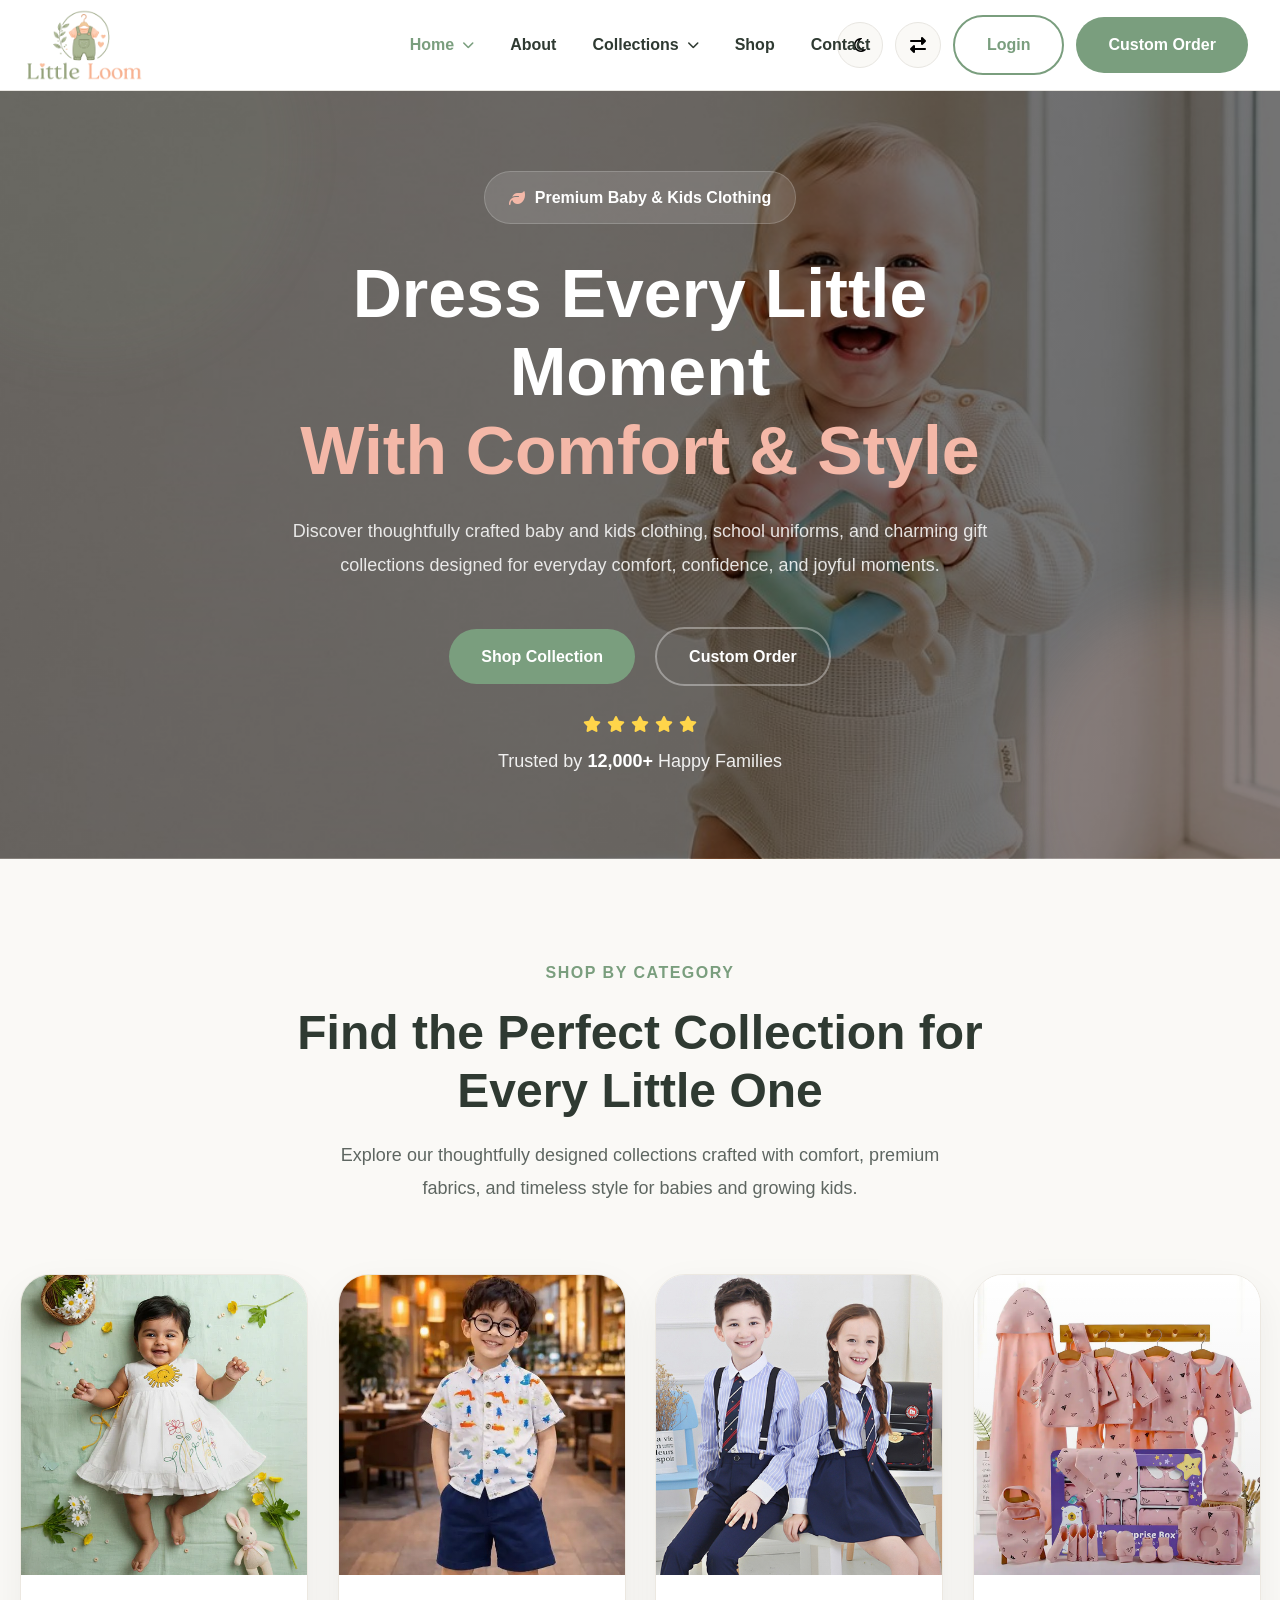
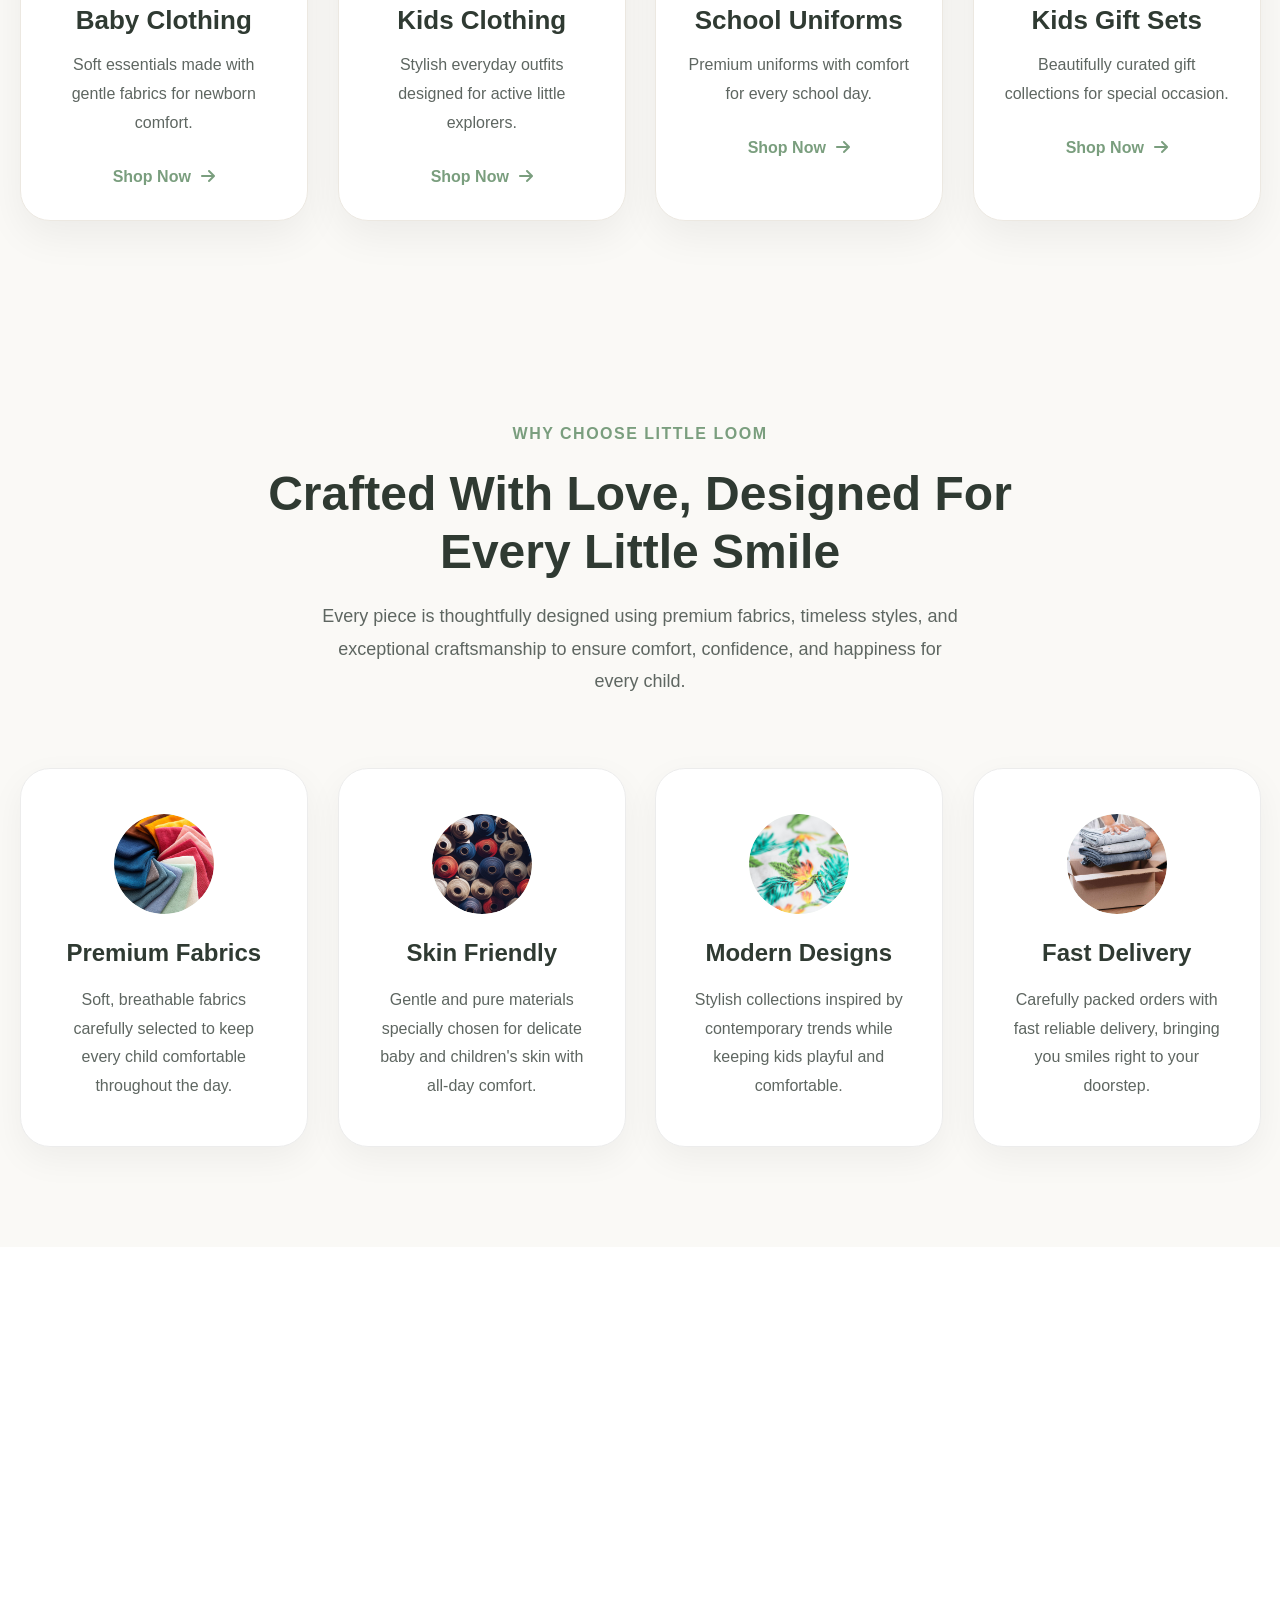
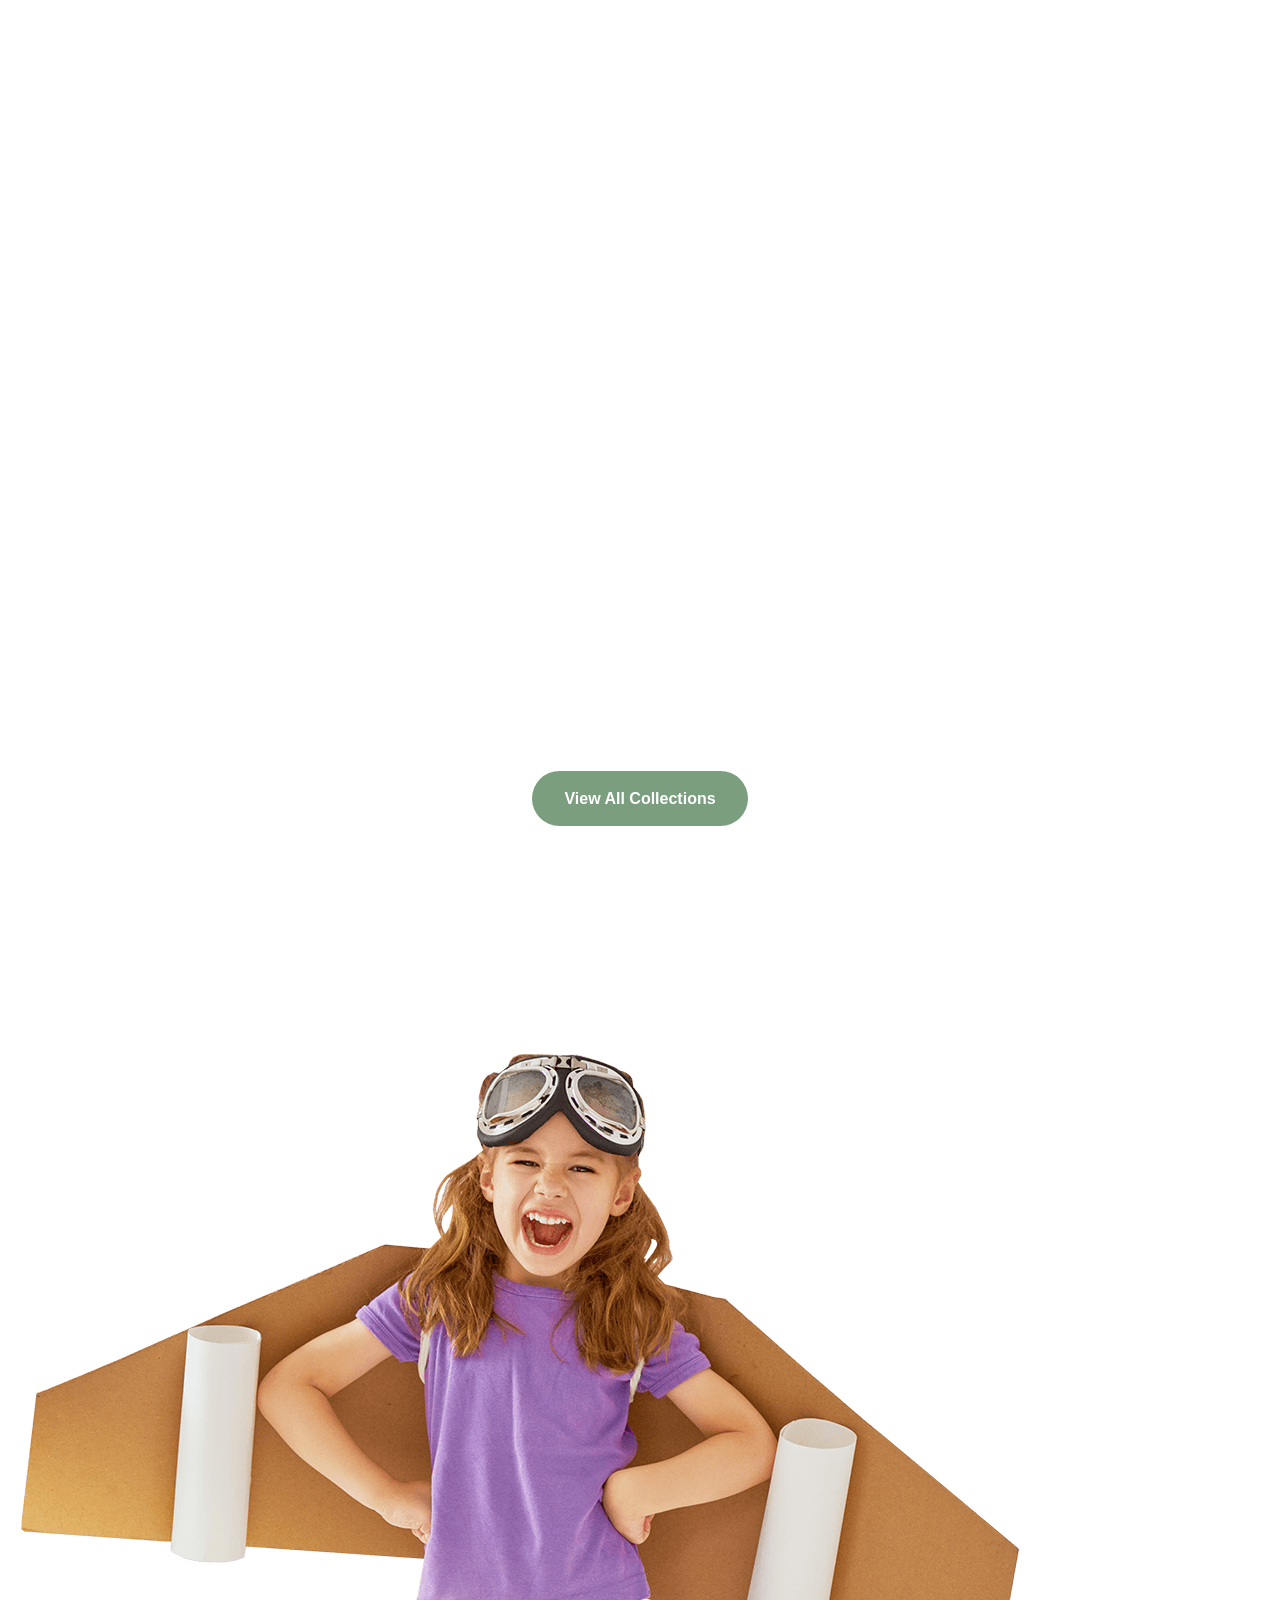
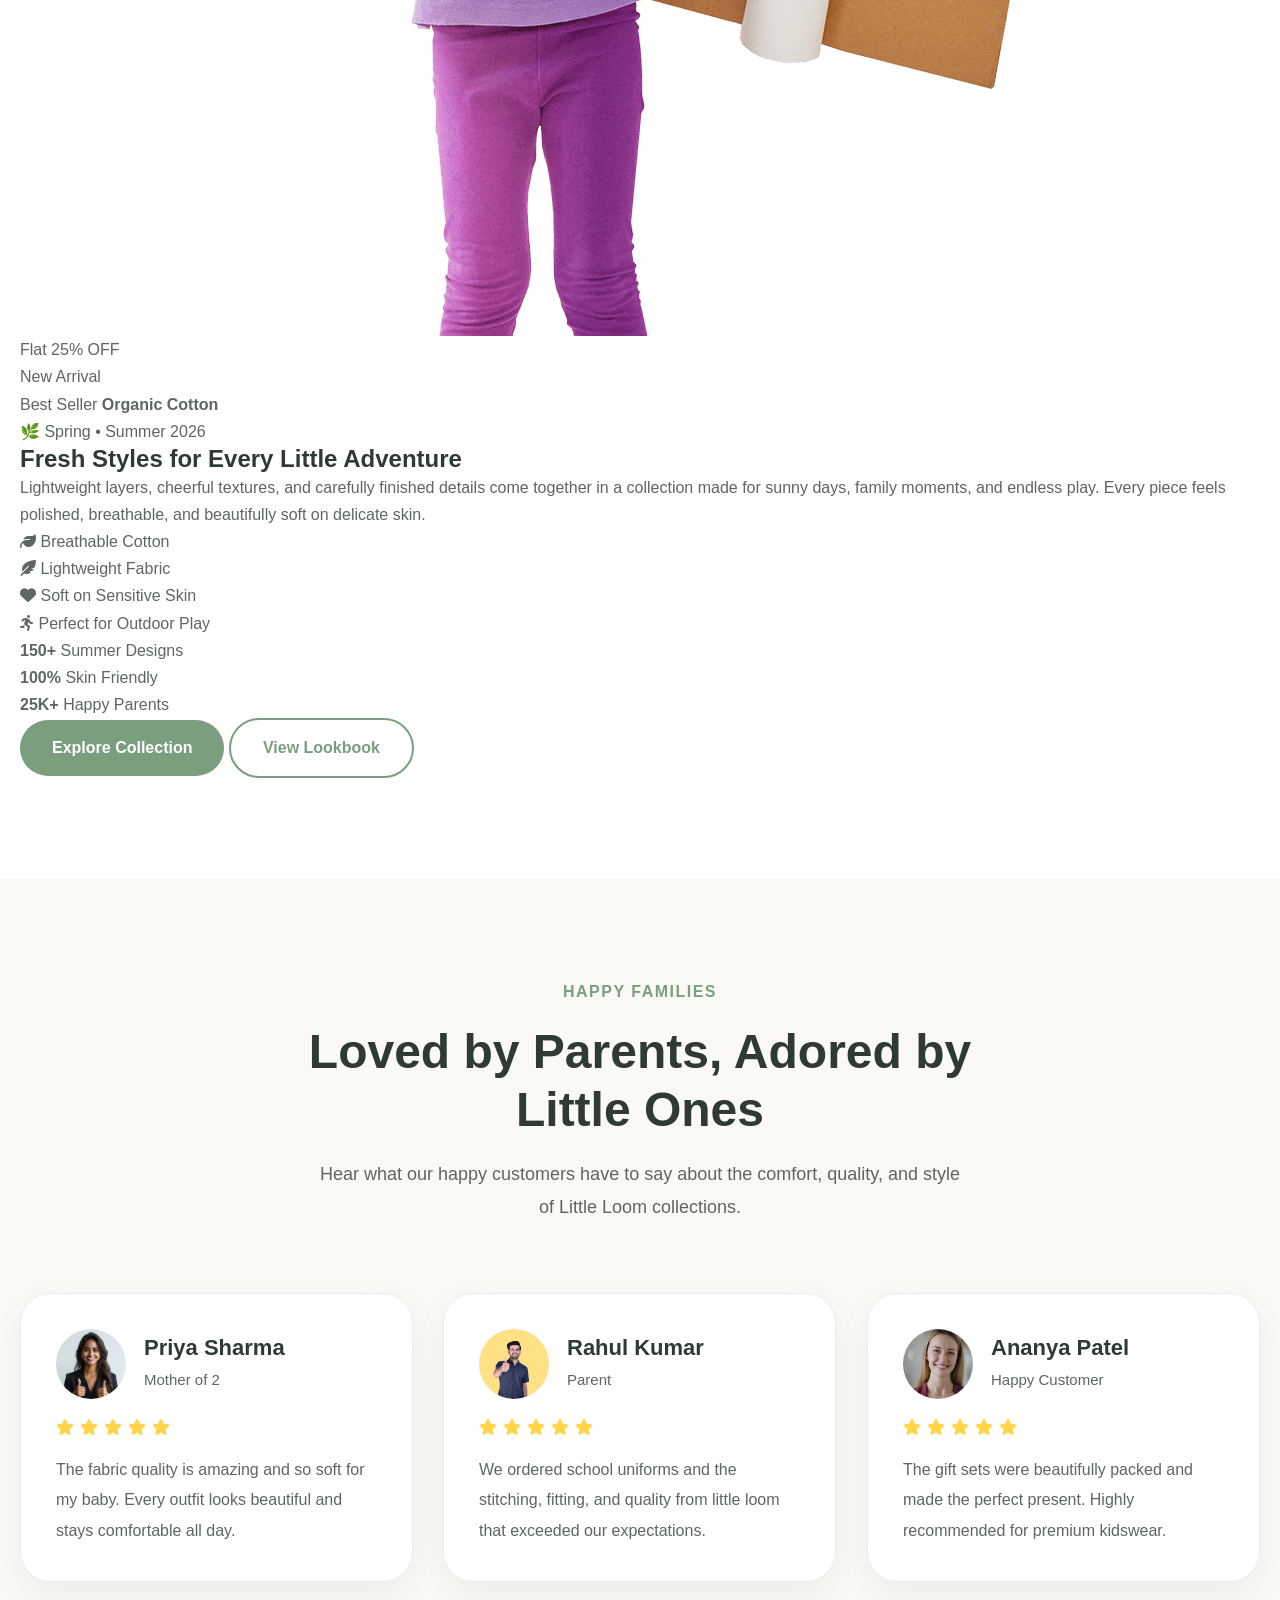
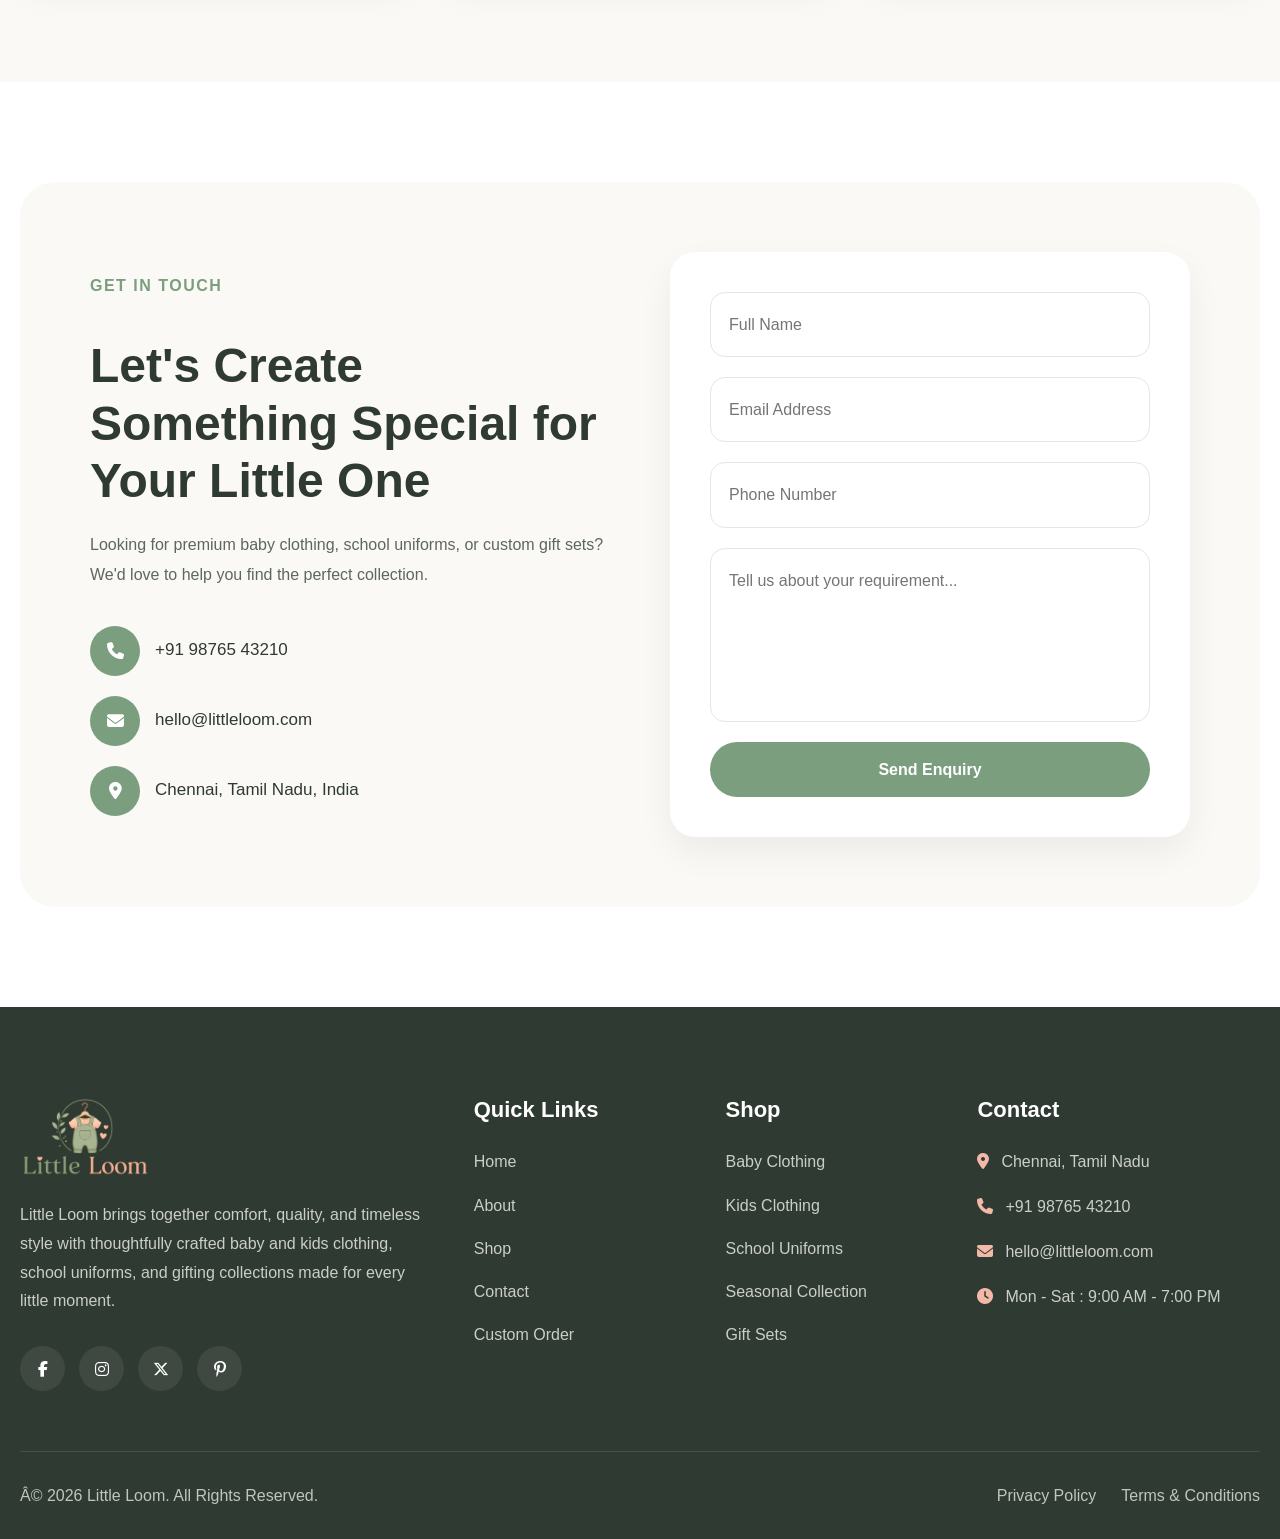
==== commit 5eddb770: "Add files via upload" ====
--- a/index.html
+++ b/index.html
@@ -1,4 +1,4 @@
-<!DOCTYPE html>
+﻿<!DOCTYPE html>
 <html lang="en" dir="ltr">
 
 <head>
@@ -538,7 +538,7 @@
                             <i class="fa-solid fa-star"></i>
                         </div>
 
-                        <div class="featured-product-price">₹899</div>
+                        <div class="featured-product-price">â‚¹899</div>
 
                         <a href="#">View Details</a>
 
@@ -574,7 +574,7 @@
                             <i class="fa-solid fa-star"></i>
                         </div>
 
-                        <div class="featured-product-price">₹1,299</div>
+                        <div class="featured-product-price">â‚¹1,299</div>
 
                         <a href="#">View Details</a>
 
@@ -610,7 +610,7 @@
                             <i class="fa-solid fa-star"></i>
                         </div>
 
-                        <div class="featured-product-price">₹1,499</div>
+                        <div class="featured-product-price">â‚¹1,499</div>
 
                         <a href="#">View Details</a>
 
@@ -646,7 +646,7 @@
                             <i class="fa-solid fa-star"></i>
                         </div>
 
-                        <div class="featured-product-price">₹1,999</div>
+                        <div class="featured-product-price">â‚¹1,999</div>
 
                         <a href="#">View Details</a>
 
@@ -672,49 +672,129 @@
         Featured Collection End
 ======================================-->
 
-    <!--=====================================
-        Seasonal Banner Start
-======================================-->
-
-    <section class="season-banner">
-
-        <div class="container">
-
-            <div class="season-wrapper">
-
-                <div class="season-content">
-
-                    <span class="section-subtitle">
-                        Spring • Summer Collection
-                    </span>
-
-                    <h2>
-                        Fresh Styles for Every Little Adventure
-                    </h2>
-
-                    <p>
-                        Discover lightweight fabrics, cheerful colors, and comfortable
-                        outfits thoughtfully designed to keep your little ones stylish
-                        through every season.
-                    </p>
-
-                    <a href="#" class="primary-btn">
-                        Explore Collection
-                    </a>
-
-                </div>
-
-                <div class="season-image">
-
-                    <img src="images/cta-banner1.jpg" alt="Season Collection">
-
-                </div>
-
-            </div>
-
-        </div>
-
-    </section>
+    <!--=====================================
+        Spring Summer Collection Start
+======================================-->
+
+    <section class="season-banner">
+
+        <div class="container">
+
+            <div class="season-showcase">
+
+                <div class="season-showcase-media">
+
+                    <span class="season-ambient season-ambient-one"></span>
+                    <span class="season-ambient season-ambient-two"></span>
+                    <span class="season-ambient season-ambient-three"></span>
+
+                    <div class="season-image-shell">
+
+                        <img src="images/cta-banner1.jpg" alt="Spring and Summer kids fashion collection">
+
+                        <div class="season-discount-card">
+                            Flat 25% OFF
+                        </div>
+
+                        <div class="season-arrival-badge">
+                            New Arrival
+                        </div>
+
+                        <div class="season-glass-card">
+                            <span>Best Seller</span>
+                            <strong>Organic Cotton</strong>
+                        </div>
+
+                    </div>
+
+                </div>
+
+                <div class="season-showcase-content">
+
+                    <span class="season-showcase-badge">
+                        🌿 Spring • Summer 2026
+                    </span>
+
+                    <h2>
+                        Fresh Styles for Every Little Adventure
+                    </h2>
+
+                    <p class="season-showcase-description">
+                        Lightweight layers, cheerful textures, and carefully finished details come together in a
+                        collection made for sunny days, family moments, and endless play. Every piece feels polished,
+                        breathable, and beautifully soft on delicate skin.
+                    </p>
+
+                    <div class="season-features">
+
+                        <div class="season-feature-item">
+                            <span class="season-feature-icon">
+                                <i class="fa-solid fa-leaf"></i>
+                            </span>
+                            <span>Breathable Cotton</span>
+                        </div>
+
+                        <div class="season-feature-item">
+                            <span class="season-feature-icon">
+                                <i class="fa-solid fa-feather-pointed"></i>
+                            </span>
+                            <span>Lightweight Fabric</span>
+                        </div>
+
+                        <div class="season-feature-item">
+                            <span class="season-feature-icon">
+                                <i class="fa-solid fa-heart"></i>
+                            </span>
+                            <span>Soft on Sensitive Skin</span>
+                        </div>
+
+                        <div class="season-feature-item">
+                            <span class="season-feature-icon">
+                                <i class="fa-solid fa-person-running"></i>
+                            </span>
+                            <span>Perfect for Outdoor Play</span>
+                        </div>
+
+                    </div>
+
+                    <div class="season-stats">
+
+                        <div class="season-stat-card">
+                            <strong>150+</strong>
+                            <span>Summer Designs</span>
+                        </div>
+
+                        <div class="season-stat-card">
+                            <strong>100%</strong>
+                            <span>Skin Friendly</span>
+                        </div>
+
+                        <div class="season-stat-card">
+                            <strong>25K+</strong>
+                            <span>Happy Parents</span>
+                        </div>
+
+                    </div>
+
+                    <div class="season-actions">
+
+                        <a href="shop.html" class="primary-btn">
+                            Explore Collection
+                        </a>
+
+                        <a href="season.html" class="secondary-btn">
+                            View Lookbook
+                        </a>
+
+                    </div>
+
+                </div>
+
+            </div>
+
+        </div>
+
+    </section>
 
     <!--=====================================
         Seasonal Banner End
@@ -1064,7 +1144,7 @@
             <div class="footer-bottom">
 
                 <p>
-                    © 2026 Little Loom. All Rights Reserved.
+                    Â© 2026 Little Loom. All Rights Reserved.
                 </p>
 
                 <div class="footer-links">
@@ -1103,4 +1183,4 @@
     <script src="js/main.js"></script>
 </body>
 
-</html>+</html>
--- a/css/style.css
+++ b/css/style.css
@@ -47,18 +47,21 @@
     box-sizing: border-box;
 }
 
-html {
-    scroll-behavior: smooth;
-    overflow-x: hidden;
-}
-
-body {
-    font-family: var(--body-font);
-    background: var(--site-bg);
-    color: var(--text);
-    line-height: 1.7;
-    overflow-x: hidden;
-}
+html {
+    scroll-behavior: smooth;
+    overflow-x: hidden;
+    overflow-y: auto;
+}
+
+body {
+    font-family: var(--body-font);
+    background: var(--site-bg);
+    color: var(--text);
+    line-height: 1.7;
+    overflow-x: hidden;
+    overflow-y: hidden;
+    min-height: 100vh;
+}
 
 body.menu-open {
     overflow: hidden;
@@ -66,6 +69,10 @@
 }
 
 html[dir="rtl"] body {
+    direction: rtl;
+}
+
+html[dir="rtl"] .navbar {
     direction: rtl;
 }
 
@@ -499,6 +506,79 @@
 
 }
 
+@media (min-width:1025px) {
+
+    .navbar {
+        position: relative;
+    }
+
+    .nav-menu {
+        position: absolute;
+        left: 50%;
+        transform: translateX(-50%);
+        flex: 0 0 auto;
+    }
+
+    .nav-right {
+        margin-right: -24px;
+    }
+
+}
+
+@media (min-width:1025px) {
+
+    html[dir="rtl"] .navbar {
+        direction: rtl;
+    }
+
+    html[dir="rtl"] .logo {
+        order: 1;
+    }
+
+    html[dir="rtl"] .nav-panel {
+        order: 2;
+        flex-direction: row-reverse;
+        justify-content: flex-start;
+        gap: 28px;
+        min-width: 0;
+        direction: ltr;
+    }
+
+    html[dir="rtl"] .nav-menu {
+        position: static;
+        left: auto;
+        right: auto;
+        transform: none;
+        flex: 1 1 auto;
+        min-width: 0;
+        flex-direction: row-reverse;
+        justify-content: center;
+    }
+
+    html[dir="rtl"] .nav-right {
+        margin-left: 0;
+        margin-right: 0;
+        flex-direction: row-reverse;
+        flex-shrink: 0;
+    }
+
+    html[dir="rtl"] .nav-toggle {
+        margin-left: 0;
+        margin-right: auto;
+        transform: translateX(-10px);
+    }
+
+    html[dir="rtl"] .navbar {
+        justify-content: flex-start;
+    }
+
+    html[dir="rtl"] .dropdown-menu {
+        left: auto;
+        right: 0;
+    }
+
+}
+
 .theme-toggle,
 .rtl-toggle {
 
@@ -4140,7 +4220,711 @@
 
 }
 
-
+/*=====================================
+        Home 2 Testimonials
+======================================*/
+
+.home2-testimonial {
+
+    padding: 100px 0;
+    background: #FAF9F6;
+    overflow: hidden;
+
+}
+
+.home2-testimonial-slider {
+
+    position: relative;
+    padding: 20px 70px 80px;
+
+}
+
+.home2-testimonial-card {
+
+    position: relative;
+
+    max-width: 760px;
+
+    margin: auto;
+
+    background: #FFFFFF;
+
+    border-radius: 30px;
+
+    padding: 60px 55px 45px;
+
+    text-align: center;
+
+    box-shadow: 0 20px 60px rgba(0, 0, 0, .08);
+
+    overflow: hidden;
+
+    transition: .4s ease;
+
+}
+
+.home2-testimonial-card:hover {
+
+    transform: translateY(-8px);
+
+    box-shadow: 0 30px 70px rgba(0, 0, 0, .12);
+
+}
+
+.home2-quote {
+
+    position: absolute;
+
+    top: 18px;
+
+    right: 28px;
+
+    font-size: 90px;
+
+    color: rgba(122, 158, 126, .08);
+
+    pointer-events: none;
+
+}
+
+.home2-stars {
+
+    margin-bottom: 28px;
+
+}
+
+.home2-stars i {
+
+    color: #F4B8A8;
+
+    font-size: 20px;
+
+    margin: 0 3px;
+
+}
+
+.home2-testimonial-card p {
+
+    font-size: 18px;
+
+    line-height: 1.9;
+
+    color: #666666;
+
+    margin-bottom: 40px;
+
+    font-style: italic;
+
+}
+
+.home2-client {
+
+    display: flex;
+
+    align-items: center;
+
+    justify-content: center;
+
+    gap: 18px;
+
+}
+
+.home2-client img {
+
+    width: 80px;
+
+    height: 80px;
+
+    border-radius: 50%;
+
+    object-fit: cover;
+
+    border: 4px solid #7A9E7E;
+
+    transition: .4s;
+
+}
+
+.home2-testimonial-card:hover .home2-client img {
+
+    transform: scale(1.08);
+
+}
+
+.home2-client h4 {
+
+    font-size: 20px;
+
+    margin-bottom: 5px;
+
+    color: #222222;
+
+}
+
+.home2-client span {
+
+    color: #7A9E7E;
+
+    font-weight: 600;
+
+    font-size: 15px;
+
+}
+
+/* Pagination */
+
+.home2-pagination {
+
+    margin-top: 45px;
+
+    position: relative !important;
+
+}
+
+.home2-pagination .swiper-pagination-bullet {
+
+    width: 12px;
+
+    height: 12px;
+
+    background: #D8D8D8;
+
+    opacity: 1;
+
+    transition: .3s;
+
+}
+
+.home2-pagination .swiper-pagination-bullet-active {
+
+    width: 35px;
+
+    border-radius: 20px;
+
+    background: #7A9E7E;
+
+}
+
+/* Navigation */
+
+.home2-prev,
+.home2-next {
+
+    width: 55px !important;
+
+    height: 55px !important;
+
+    border-radius: 50%;
+
+    background: #FFFFFF;
+
+    box-shadow: 0 10px 30px rgba(0, 0, 0, .10);
+
+    transition: .3s;
+
+}
+
+.home2-prev:hover,
+.home2-next:hover {
+
+    background: #7A9E7E;
+
+}
+
+.home2-prev::after,
+.home2-next::after {
+
+    font-size: 18px !important;
+
+    color: #7A9E7E;
+
+    font-weight: 700;
+
+}
+
+.home2-prev:hover::after,
+.home2-next:hover::after {
+
+    color: #FFFFFF;
+
+}
+
+/* Dark Mode */
+
+body.dark-mode .home2-testimonial {
+
+    background: #121212;
+
+}
+
+body.dark-mode .home2-testimonial-card {
+
+    background: #1E1E1E;
+
+    box-shadow: none;
+
+}
+
+body.dark-mode .home2-testimonial-card p {
+
+    color: #CCCCCC;
+
+}
+
+body.dark-mode .home2-client h4 {
+
+    color: #FFFFFF;
+
+}
+
+body.dark-mode .home2-prev,
+body.dark-mode .home2-next {
+
+    background: #2A2A2A;
+
+}
+
+body.dark-mode .home2-prev::after,
+body.dark-mode .home2-next::after {
+
+    color: #FFFFFF;
+
+}
+
+/* RTL */
+
+html[dir="rtl"] .home2-prev {
+
+    right: auto;
+
+    left: 10px;
+
+}
+
+html[dir="rtl"] .home2-next {
+
+    left: auto;
+
+    right: 10px;
+
+}
+
+/* Responsive */
+
+@media (max-width:991px) {
+
+    .home2-testimonial {
+
+        padding: 80px 0;
+
+    }
+
+    .home2-testimonial-slider {
+
+        padding: 15px 20px 70px;
+
+    }
+
+    .home2-testimonial-card {
+
+        padding: 45px 30px;
+
+    }
+
+    .home2-testimonial-card p {
+
+        font-size: 16px;
+
+    }
+
+    .home2-prev,
+    .home2-next {
+
+        display: none !important;
+
+    }
+
+}
+
+@media (max-width:576px) {
+
+    .home2-testimonial-card {
+
+        padding: 35px 22px;
+
+        border-radius: 22px;
+
+    }
+
+    .home2-quote {
+
+        font-size: 60px;
+
+        top: 15px;
+
+        right: 18px;
+
+    }
+
+    .home2-client {
+
+        flex-direction: column;
+
+        gap: 12px;
+
+    }
+
+    .home2-client img {
+
+        width: 70px;
+
+        height: 70px;
+
+    }
+
+    .home2-client h4 {
+
+        font-size: 18px;
+
+    }
+
+}
+
+/*=====================================
+    Home 2 Responsive
+======================================*/
+
+/*-------------------------
+    991px
+--------------------------*/
+
+@media (max-width:991px) {
+
+    /* Shop By Occasion */
+
+    .occasion {
+
+        padding: 80px 0;
+
+    }
+
+    .occasion-wrapper {
+
+        grid-template-columns: 1fr;
+        gap: 25px;
+
+    }
+
+    .occasion-card {
+
+        height: 320px;
+
+    }
+
+    .occasion-overlay {
+
+        padding: 28px;
+
+    }
+
+    .occasion-overlay h3 {
+
+        font-size: 28px;
+
+    }
+
+    /* Testimonial */
+
+    .home2-testimonial {
+
+        padding: 80px 0;
+
+    }
+
+    .home2-testimonial-slider {
+
+        padding: 20px 20px 70px;
+
+    }
+
+    .home2-testimonial-card {
+
+        max-width: 100%;
+        padding: 45px 35px;
+
+    }
+
+    .home2-testimonial-card p {
+
+        font-size: 16px;
+
+        line-height: 1.8;
+
+    }
+
+    .home2-prev,
+    .home2-next {
+
+        display: none !important;
+
+    }
+
+}
+
+/*-------------------------
+    768px
+--------------------------*/
+
+@media (max-width:768px) {
+
+    .occasion-card {
+
+        height: 280px;
+
+        border-radius: 22px;
+
+    }
+
+    .occasion-overlay {
+
+        padding: 22px;
+
+    }
+
+    .occasion-overlay span {
+
+        font-size: 14px;
+
+    }
+
+    .occasion-overlay h3 {
+
+        font-size: 24px;
+
+    }
+
+    .home2-testimonial-card {
+
+        padding: 40px 25px;
+
+        border-radius: 22px;
+
+    }
+
+    .home2-quote {
+
+        font-size: 65px;
+
+        top: 15px;
+        right: 20px;
+
+    }
+
+    .home2-stars {
+
+        margin-bottom: 20px;
+
+    }
+
+    .home2-stars i {
+
+        font-size: 17px;
+
+    }
+
+    .home2-client {
+
+        gap: 14px;
+
+    }
+
+    .home2-client img {
+
+        width: 75px;
+        height: 75px;
+
+    }
+
+    .home2-client h4 {
+
+        font-size: 18px;
+
+    }
+
+    .home2-client span {
+
+        font-size: 14px;
+
+    }
+
+}
+
+/*-------------------------
+    576px
+--------------------------*/
+
+@media (max-width:576px) {
+
+    /* Section Title */
+
+    .occasion .section-title,
+    .home2-testimonial .section-title {
+
+        margin-bottom: 45px;
+
+    }
+
+    /* Occasion */
+
+    .occasion {
+
+        padding: 70px 0;
+
+    }
+
+    .occasion-wrapper {
+
+        gap: 20px;
+
+    }
+
+    .occasion-card {
+
+        height: 240px;
+
+    }
+
+    .occasion-overlay {
+
+        padding: 18px;
+
+    }
+
+    .occasion-overlay span {
+
+        font-size: 13px;
+
+        margin-bottom: 8px;
+
+    }
+
+    .occasion-overlay h3 {
+
+        font-size: 20px;
+
+        line-height: 1.4;
+
+    }
+
+    /* Testimonial */
+
+    .home2-testimonial {
+
+        padding: 70px 0;
+
+    }
+
+    .home2-testimonial-slider {
+
+        padding: 10px 0 60px;
+
+    }
+
+    .home2-testimonial-card {
+
+        padding: 35px 20px;
+
+    }
+
+    .home2-testimonial-card p {
+
+        font-size: 15px;
+
+    }
+
+    .home2-quote {
+
+        font-size: 52px;
+
+    }
+
+    .home2-client {
+
+        flex-direction: column;
+
+        text-align: center;
+
+    }
+
+    .home2-client img {
+
+        width: 70px;
+
+        height: 70px;
+
+    }
+
+    .home2-pagination {
+
+        margin-top: 30px;
+
+    }
+
+}
+
+/*=====================================
+    Shop By Occasion Mobile Override
+======================================*/
+
+@media only screen and (max-width: 767px) {
+
+    .occasion,
+    .occasion .container,
+    .occasion-wrapper {
+
+        width: 100% !important;
+
+    }
+
+    .occasion .occasion-wrapper {
+
+        display: grid !important;
+
+        grid-template-columns: 100% !important;
+
+        grid-template-rows: auto !important;
+
+        gap: 20px !important;
+
+    }
+
+    .occasion .occasion-card {
+
+        width: 100% !important;
+
+        max-width: 100% !important;
+
+        min-width: 100% !important;
+
+        flex: 0 0 100% !important;
+
+        height: 400px !important;
+
+        margin: 0 !important;
+
+    }
+
+    .occasion .occasion-card img {
+
+        width: 100% !important;
+
+        height: 100% !important;
+
+        object-fit: cover !important;
+
+    }
+
+}
 
 
 /*=====================================
@@ -4375,7 +5159,7 @@
 
 
 
-/***************************************************Shop Page*************************************************/
+/************************************************Collections Page*************************************************/
 
 /****************************Kids Wear******************************************/
 
@@ -7050,6 +7834,1274 @@
 
 }
 
+/*****************************************************Shop Page*************************************************************/
+
+
+/*=====================================
+        Shop Catalog
+======================================*/
+
+.shopcatalog {
+
+    padding: 100px 0;
+
+    background: var(--site-bg);
+
+}
+
+.shopcatalog-wrapper {
+
+    display: grid;
+
+    grid-template-columns: 300px 1fr;
+
+    gap: 40px;
+
+    align-items: start;
+
+}
+
+/*==============================
+        Filter
+==============================*/
+
+.shopcatalog-filter-card {
+
+    background: #FFFFFF;
+
+    border: 1px solid var(--border);
+
+    border-radius: 20px;
+
+    padding: 30px;
+
+    position: sticky;
+
+    top: 110px;
+
+    box-shadow: 0 10px 30px rgba(0, 0, 0, .05);
+
+}
+
+.shopcatalog-filter-card h3 {
+
+    font-size: 24px;
+
+    margin-bottom: 25px;
+
+}
+
+.shopcatalog-filter-group {
+
+    margin-bottom: 30px;
+
+}
+
+.shopcatalog-filter-group h4 {
+
+    font-size: 18px;
+
+    margin-bottom: 15px;
+
+}
+
+.shopcatalog-filter-group label {
+
+    display: flex;
+
+    align-items: center;
+
+    gap: 10px;
+
+    margin-bottom: 12px;
+
+    color: var(--text);
+
+    cursor: pointer;
+
+}
+
+.shopcatalog-filter-group input {
+
+    accent-color: var(--primary);
+
+}
+
+.shopcatalog-reset-btn {
+
+    width: 100%;
+
+    padding: 14px;
+
+    background: var(--primary);
+
+    color: #FFFFFF;
+
+    border-radius: 50px;
+
+    font-weight: 600;
+
+    transition: .3s;
+
+}
+
+.shopcatalog-reset-btn:hover {
+
+    background: var(--secondary);
+
+    color: var(--heading);
+
+}
+
+/*==============================
+        Product Area
+==============================*/
+
+.shopcatalog-toolbar {
+
+    display: flex;
+
+    justify-content: space-between;
+
+    align-items: center;
+
+    margin-bottom: 35px;
+
+}
+
+.ll-shop-toolbar-controls {
+
+    display: flex;
+
+    align-items: center;
+
+    gap: 14px;
+
+    flex-wrap: wrap;
+
+}
+
+.shopcatalog-toolbar p {
+
+    font-weight: 600;
+
+}
+
+.shopcatalog-toolbar span {
+
+    color: var(--primary);
+
+}
+
+.ll-shop-filter-toggle {
+
+    display: none;
+
+    align-items: center;
+
+    justify-content: center;
+
+    padding: 12px 18px;
+
+    border: 1px solid var(--border);
+
+    border-radius: 50px;
+
+    background: #FFFFFF;
+
+    color: var(--text);
+
+    font-weight: 600;
+
+    transition: .3s;
+
+}
+
+.ll-shop-filter-toggle:hover {
+
+    border-color: var(--primary);
+
+    color: var(--primary);
+
+}
+
+.ll-shop-search-input {
+
+    width: 280px;
+
+    padding: 12px 18px;
+
+    -webkit-appearance: none;
+    appearance: none;
+
+    border: 1px solid var(--border);
+
+    border-radius: 50px;
+
+    background: #FFFFFF;
+
+    color: var(--text);
+
+    transition: .3s;
+
+}
+
+.ll-shop-search-input::-webkit-search-decoration,
+.ll-shop-search-input::-webkit-search-cancel-button,
+.ll-shop-search-input::-webkit-search-results-button,
+.ll-shop-search-input::-webkit-search-results-decoration {
+
+    -webkit-appearance: none;
+
+}
+
+.ll-shop-search-input::placeholder {
+
+    color: #98A09A;
+
+}
+
+.ll-shop-search-input:focus {
+
+    border-color: var(--primary);
+
+    box-shadow: 0 0 0 3px rgba(122, 158, 126, .12);
+
+}
+
+.shopcatalog-sort {
+
+    padding: 12px 18px;
+
+    border: 1px solid var(--border);
+
+    border-radius: 50px;
+
+    background: #FFFFFF;
+
+    color: var(--text);
+
+}
+
+.ll-shop-filter-chips {
+
+    display: flex;
+
+    flex-wrap: wrap;
+
+    gap: 10px;
+
+    margin-bottom: 18px;
+
+}
+
+.ll-shop-filter-chip {
+
+    display: inline-flex;
+
+    align-items: center;
+
+    gap: 10px;
+
+    padding: 9px 14px;
+
+    border-radius: 999px;
+
+    background: var(--content-bg);
+
+    border: 1px solid var(--border);
+
+    color: var(--heading);
+
+    font-size: 14px;
+
+    font-weight: 600;
+
+    box-shadow: 0 8px 18px rgba(0, 0, 0, .04);
+
+}
+
+.ll-shop-filter-chip button {
+
+    width: 18px;
+
+    height: 18px;
+
+    border-radius: 50%;
+
+    background: rgba(122, 158, 126, .12);
+
+    color: var(--primary);
+
+    display: inline-flex;
+
+    align-items: center;
+
+    justify-content: center;
+
+    font-size: 11px;
+
+    line-height: 1;
+
+    transition: .3s;
+
+}
+
+.ll-shop-filter-chip button:hover {
+
+    background: var(--primary);
+
+    color: #FFFFFF;
+
+}
+
+.shopcatalog-grid {
+
+    display: grid;
+
+    grid-template-columns: repeat(3, 1fr);
+
+    gap: 30px;
+
+}
+
+.ll-shop-hidden {
+
+    display: none !important;
+
+}
+
+.ll-shop-filter-overlay {
+
+    position: fixed;
+
+    inset: 90px 0 0 0;
+
+    background: rgba(31, 36, 33, .42);
+
+    opacity: 0;
+
+    visibility: hidden;
+
+    pointer-events: none;
+
+    transition: opacity .3s ease, visibility .3s ease;
+
+    z-index: 990;
+
+}
+
+.ll-shop-filter-panel {
+
+    display: none;
+
+}
+
+.ll-shop-filter-close {
+
+    display: none;
+
+}
+
+body.ll-shop-filter-open {
+
+    overflow: hidden;
+
+}
+
+@media (max-width:1024px) {
+
+    .ll-shop-filter-toggle {
+
+        display: inline-flex;
+
+    }
+
+    .ll-shop-filter-overlay {
+
+        display: block;
+
+    }
+
+    .ll-shop-filter-panel {
+
+        display: block;
+
+        position: fixed;
+
+        top: 90px;
+
+        left: 0;
+
+        width: min(360px, 86vw);
+
+        height: calc(100vh - 90px);
+
+        background: var(--site-bg);
+
+        transform: translateX(-105%);
+
+        transition: transform .35s ease;
+
+        z-index: 991;
+
+        overflow-y: auto;
+
+        box-shadow: 18px 0 40px rgba(0, 0, 0, .12);
+
+    }
+
+    .ll-shop-filter-panel.is-active {
+
+        transform: translateX(0);
+
+    }
+
+    .ll-shop-filter-panel-inner {
+
+        padding: 18px;
+
+    }
+
+    .ll-shop-filter-close {
+
+        position: sticky;
+
+        top: 0;
+
+        width: 40px;
+
+        height: 40px;
+
+        margin-left: auto;
+
+        margin-bottom: 14px;
+
+        border-radius: 50%;
+
+        background: #FFFFFF;
+
+        border: 1px solid var(--border);
+
+        color: var(--heading);
+
+        display: inline-flex;
+
+        align-items: center;
+
+        justify-content: center;
+
+        box-shadow: 0 8px 20px rgba(0, 0, 0, .05);
+
+    }
+
+    .ll-shop-filter-close:hover {
+
+        color: var(--primary);
+
+    }
+
+    .ll-shop-filter-overlay.is-active {
+
+        opacity: 1;
+
+        visibility: visible;
+
+        pointer-events: auto;
+
+    }
+
+    .shopcatalog-filter {
+
+        width: 100%;
+
+    }
+
+    .shopcatalog-filter-card {
+
+        position: static;
+
+        box-shadow: none;
+
+        border-radius: 20px;
+
+    }
+
+}
+
+@media (min-width:992px) {
+
+    .ll-shop-filter-overlay,
+    .ll-shop-filter-panel {
+
+        display: none !important;
+
+    }
+
+}
+
+html.ll-dark-mode .ll-shop-search-input,
+html.ll-dark-mode .shopcatalog-sort {
+
+    background: var(--dark-content);
+
+    border-color: rgba(255, 255, 255, .08);
+
+    color: var(--dark-text);
+
+}
+
+html.ll-dark-mode .ll-shop-search-input::placeholder {
+
+    color: rgba(255, 255, 255, .45);
+
+}
+
+html.ll-dark-mode .ll-shop-filter-chip {
+
+    background: var(--dark-content);
+
+    border-color: rgba(255, 255, 255, .08);
+
+    color: var(--dark-heading);
+
+    box-shadow: 0 10px 22px rgba(0, 0, 0, .24);
+
+}
+
+html.ll-dark-mode .ll-shop-filter-chip button {
+
+    background: rgba(255, 255, 255, .08);
+
+    color: var(--secondary);
+
+}
+
+html.ll-dark-mode .ll-shop-filter-toggle,
+html.ll-dark-mode .ll-shop-filter-close {
+
+    background: var(--dark-content);
+
+    border-color: rgba(255, 255, 255, .08);
+
+    color: var(--dark-heading);
+
+}
+
+html.ll-dark-mode .ll-shop-filter-toggle:hover,
+html.ll-dark-mode .ll-shop-filter-close:hover {
+
+    color: var(--secondary);
+
+}
+
+html.ll-dark-mode .ll-shop-filter-panel {
+
+    background: var(--dark-bg);
+
+}
+
+html.ll-dark-mode .ll-shop-filter-overlay {
+
+    background: rgba(0, 0, 0, .55);
+
+}
+
+/*==============================
+        Responsive
+==============================*/
+
+@media(max-width:991px) {
+
+    .shopcatalog-wrapper {
+
+        grid-template-columns: 1fr;
+
+    }
+
+    .shopcatalog-filter-card {
+
+        position: static;
+
+    }
+
+    .shopcatalog-toolbar {
+
+        flex-wrap: wrap;
+
+        gap: 15px;
+
+    }
+
+    .ll-shop-toolbar-controls {
+
+        width: 100%;
+
+    }
+
+    .ll-shop-search-input {
+
+        width: 100%;
+
+        flex: 1 1 100%;
+
+    }
+
+    .ll-shop-filter-toggle,
+    .shopcatalog-sort {
+
+        flex: 1 1 calc(50% - 7px);
+
+        min-width: 0;
+
+    }
+
+}
+
+@media(max-width:768px) {
+
+    .shopcatalog-grid {
+
+        grid-template-columns: repeat(2, 1fr);
+
+    }
+
+    .shopcatalog-toolbar {
+
+        flex-direction: column;
+
+        align-items: flex-start;
+
+        gap: 15px;
+
+    }
+
+}
+
+@media(max-width:576px) {
+
+    .shopcatalog-grid {
+
+        grid-template-columns: 1fr;
+
+    }
+
+}
+
+/*==============================
+        Product Card
+==============================*/
+
+.shopcatalog-card {
+
+    background: #FFFFFF;
+
+    border-radius: 20px;
+
+    overflow: hidden;
+
+    box-shadow: 0 10px 30px rgba(0, 0, 0, .06);
+
+    transition: .35s;
+
+}
+
+.shopcatalog-card:hover {
+
+    transform: translateY(-8px);
+
+    box-shadow: 0 20px 45px rgba(0, 0, 0, .12);
+
+}
+
+.shopcatalog-image {
+
+    overflow: hidden;
+
+}
+
+.shopcatalog-image img {
+
+    width: 100%;
+
+    height: 350px;
+
+    object-fit: cover;
+
+    transition: .5s;
+
+}
+
+.shopcatalog-card:hover .shopcatalog-image img {
+
+    transform: scale(1.08);
+
+}
+
+.shopcatalog-content {
+
+    padding: 25px;
+
+}
+
+.shopcatalog-content h3 {
+
+    font-size: 22px;
+
+    margin-bottom: 10px;
+
+}
+
+.shopcatalog-content p {
+
+    color: var(--text);
+
+    margin-bottom: 10px;
+
+}
+
+.shopcatalog-content span {
+
+    display: block;
+
+    color: var(--primary);
+
+    font-size: 22px;
+
+    font-weight: 700;
+
+    margin-bottom: 20px;
+
+}
+
+.shopcatalog-buttons {
+
+    display: flex;
+
+    flex-direction: column;
+
+    gap: 12px;
+
+}
+
+.shopcatalog-enquire-btn {
+
+    display: flex;
+
+    justify-content: center;
+
+    align-items: center;
+
+    padding: 14px;
+
+    border-radius: 50px;
+
+    background: var(--primary);
+
+    color: #FFFFFF;
+
+    font-weight: 600;
+
+    transition: .3s;
+
+}
+
+.shopcatalog-enquire-btn:hover {
+
+    background: var(--secondary);
+
+    color: var(--heading);
+
+}
+
+.shopcatalog-details-btn {
+
+    display: flex;
+
+    justify-content: center;
+
+    align-items: center;
+
+    padding: 14px;
+
+    border-radius: 50px;
+
+    border: 1px solid var(--primary);
+
+    color: var(--primary);
+
+    font-weight: 600;
+
+    transition: .3s;
+
+}
+
+.shopcatalog-details-btn:hover {
+
+    background: var(--primary);
+
+    color: #FFFFFF;
+
+}
+
+/*=====================================
+        Shop Pagination
+======================================*/
+
+.shoppagination {
+
+    padding: 30px 0 100px;
+
+    background: var(--site-bg);
+
+}
+
+.shoppagination-wrapper {
+
+    display: flex;
+
+    justify-content: center;
+
+    align-items: center;
+
+    gap: 15px;
+
+    flex-wrap: wrap;
+
+}
+
+.shoppagination-btn {
+
+    width: 50px;
+
+    height: 50px;
+
+    border-radius: 50%;
+
+    display: flex;
+
+    justify-content: center;
+
+    align-items: center;
+
+    background: #FFFFFF;
+
+    border: 1px solid var(--border);
+
+    color: var(--heading);
+
+    font-weight: 700;
+
+    transition: .3s;
+
+    box-shadow: 0 8px 20px rgba(0, 0, 0, .05);
+
+}
+
+.shoppagination-btn:hover {
+
+    background: var(--primary);
+
+    color: #FFFFFF;
+
+    border-color: var(--primary);
+
+}
+
+.shoppagination-btn.active {
+
+    background: var(--primary);
+
+    color: #FFFFFF;
+
+    border-color: var(--primary);
+
+}
+
+/*=====================================
+        Shop CTA
+======================================*/
+
+.shopcta {
+
+    padding: 100px 0;
+
+    background: var(--site-bg);
+
+}
+
+.shopcta-wrapper {
+
+    background: linear-gradient(135deg, var(--primary), #8FAF93);
+
+    border-radius: 30px;
+
+    padding: 70px;
+
+    display: flex;
+
+    justify-content: space-between;
+
+    align-items: center;
+
+    gap: 60px;
+
+}
+
+.shopcta-content {
+
+    max-width: 700px;
+
+}
+
+.shopcta-subtitle {
+
+    display: inline-block;
+
+    padding: 10px 20px;
+
+    border-radius: 50px;
+
+    background: rgba(255, 255, 255, .15);
+
+    color: #FFFFFF;
+
+    font-weight: 600;
+
+    margin-bottom: 20px;
+
+}
+
+.shopcta-content h2 {
+
+    font-size: 46px;
+
+    line-height: 1.2;
+
+    color: #FFFFFF;
+
+    margin-bottom: 20px;
+
+}
+
+.shopcta-content p {
+
+    color: rgba(255, 255, 255, .90);
+
+    font-size: 17px;
+
+    line-height: 1.9;
+
+}
+
+.shopcta-buttons {
+
+    display: flex;
+
+    flex-direction: column;
+
+    gap: 18px;
+
+    min-width: 220px;
+
+}
+
+.shopcta-buttons .primary-btn {
+
+    width: 100%;
+
+}
+
+.shopcta-buttons .secondary-btn {
+
+    width: 100%;
+
+    background: #FFFFFF;
+
+    border-color: #FFFFFF;
+
+    color: var(--primary);
+
+}
+
+.shopcta-buttons .secondary-btn:hover {
+
+    background: transparent;
+
+    color: #FFFFFF;
+
+    border-color: #FFFFFF;
+
+}
+
+/*==============================
+        Responsive
+==============================*/
+
+@media(max-width:991px) {
+
+    .shopcta-wrapper {
+
+        flex-direction: column;
+
+        text-align: center;
+
+        padding: 50px 35px;
+
+    }
+
+    .shopcta-buttons {
+
+        width: 100%;
+
+        max-width: 300px;
+
+    }
+
+}
+
+@media(max-width:576px) {
+
+    .shopcta-content h2 {
+
+        font-size: 32px;
+
+    }
+
+}
+
+/*=====================================
+        Shop Page Dark Mode
+======================================*/
+
+html.ll-dark-mode .shopcatalog,
+html.ll-dark-mode .shoppagination,
+html.ll-dark-mode .shopcta {
+
+    background: var(--dark-bg);
+
+}
+
+/* Filter */
+
+html.ll-dark-mode .shopcatalog-filter-card {
+
+    background: var(--dark-content);
+
+    border-color: rgba(255, 255, 255, .08);
+
+    box-shadow: 0 12px 30px rgba(0, 0, 0, .25);
+
+}
+
+html.ll-dark-mode .shopcatalog-filter-card h3,
+html.ll-dark-mode .shopcatalog-filter-group h4 {
+
+    color: var(--dark-heading);
+
+}
+
+html.ll-dark-mode .shopcatalog-filter-group label {
+
+    color: var(--dark-text);
+
+}
+
+html.ll-dark-mode .shopcatalog-filter-group input {
+
+    accent-color: var(--primary);
+
+}
+
+/* Product Cards */
+
+html.ll-dark-mode .shopcatalog-card {
+
+    background: var(--dark-content);
+
+    box-shadow: 0 12px 30px rgba(0, 0, 0, .25);
+
+}
+
+html.ll-dark-mode .shopcatalog-content h3 {
+
+    color: var(--dark-heading);
+
+}
+
+html.ll-dark-mode .shopcatalog-content p {
+
+    color: var(--dark-text);
+
+}
+
+html.ll-dark-mode .shopcatalog-content span {
+
+    color: var(--secondary);
+
+}
+
+/* View Details Button */
+
+html.ll-dark-mode .shopcatalog-details-btn {
+
+    border-color: var(--primary);
+
+    color: var(--primary);
+
+}
+
+html.ll-dark-mode .shopcatalog-details-btn:hover {
+
+    background: var(--primary);
+
+    color: #FFFFFF;
+
+}
+
+/* Toolbar */
+
+html.ll-dark-mode .shopcatalog-toolbar p {
+
+    color: var(--dark-text);
+
+}
+
+html.ll-dark-mode .shopcatalog-toolbar span {
+
+    color: var(--secondary);
+
+}
+
+/* Pagination */
+
+html.ll-dark-mode .shoppagination-btn {
+
+    background: var(--dark-content);
+
+    border-color: rgba(255, 255, 255, .08);
+
+    color: var(--dark-heading);
+
+    box-shadow: 0 10px 24px rgba(0, 0, 0, .25);
+
+}
+
+html.ll-dark-mode .shoppagination-btn:hover,
+
+html.ll-dark-mode .shoppagination-btn.active {
+
+    background: var(--primary);
+
+    border-color: var(--primary);
+
+    color: #FFFFFF;
+
+}
+
+/* CTA */
+
+html.ll-dark-mode .shopcta-wrapper {
+
+    background: linear-gradient(135deg, #55765A, #6E9072);
+
+}
+
+html.ll-dark-mode .shopcta-subtitle {
+
+    background: rgba(255, 255, 255, .12);
+
+}
+
+html.ll-dark-mode .shopcta-content h2 {
+
+    color: #FFFFFF;
+
+}
+
+html.ll-dark-mode .shopcta-content p {
+
+    color: rgba(255, 255, 255, .85);
+
+}
+
+html.ll-dark-mode .shopcta-buttons .secondary-btn {
+
+    background: var(--dark-content);
+
+    border-color: rgba(255, 255, 255, .08);
+
+    color: #FFFFFF;
+
+}
+
+html.ll-dark-mode .shopcta-buttons .secondary-btn:hover {
+
+    background: transparent;
+
+    border-color: #FFFFFF;
+
+    color: #FFFFFF;
+
+}
+
+/*=====================================
+        Shop CTA Dark Mode Fix
+======================================*/
+
+html.ll-dark-mode .shopcta {
+
+    background: var(--dark-bg) !important;
+
+}
+
+html.ll-dark-mode .shopcta-wrapper {
+
+    background: #1E2421 !important;
+    border: 1px solid rgba(255, 255, 255, .08);
+
+}
+
+html.ll-dark-mode .shopcta-subtitle {
+
+    background: rgba(255, 255, 255, .08) !important;
+    color: #FFFFFF;
+
+}
+
+html.ll-dark-mode .shopcta-content h2 {
+
+    color: #FFFFFF;
+
+}
+
+html.ll-dark-mode .shopcta-content p {
+
+    color: rgba(255, 255, 255, .75);
+
+}
+
+html.ll-dark-mode .shopcta-buttons .primary-btn {
+
+    background: var(--primary);
+    color: #FFFFFF;
+
+}
+
+html.ll-dark-mode .shopcta-buttons .secondary-btn {
+
+    background: var(--dark-content);
+    color: #FFFFFF;
+    border: 1px solid rgba(255, 255, 255, .08);
+
+}
+
+html.ll-dark-mode .shopcta-buttons .secondary-btn:hover {
+
+    background: var(--primary);
+    border-color: var(--primary);
+
+}
 
 /*****************************************************Page banner****************************************************/
 /*=====================================
@@ -7189,6 +9241,27 @@
         linear-gradient(rgba(0, 0, 0, .60),
             rgba(0, 0, 0, .60)),
         url("../images/size-banner.jpg");
+
+    background-size: cover;
+
+    background-position: center;
+
+    background-repeat: no-repeat;
+
+}
+
+.shop-banner {
+
+    position: relative;
+
+    padding: 150px 0 100px;
+
+    overflow: hidden;
+
+    background:
+        linear-gradient(rgba(0, 0, 0, .60),
+            rgba(0, 0, 0, .60)),
+        url("../images/shop-banner.jpg");
 
     background-size: cover;
 
@@ -8525,6 +10598,12 @@
         transform: translateX(10px);
     }
 
+    html[dir="rtl"] .nav-toggle {
+        margin-left: 0;
+        margin-right: auto;
+        transform: translateX(-10px);
+    }
+
     /* Sidebar */
 
     .nav-panel {
@@ -8549,6 +10628,8 @@
 
         overflow-x: hidden;
         overflow-y: auto;
+        scrollbar-width: none;
+        -ms-overflow-style: none;
 
         transform: translateX(100%);
         transition: transform .35s ease;
@@ -8560,12 +10641,28 @@
 
     }
 
+    html[dir="rtl"] .nav-panel {
+        right: auto;
+        left: 0;
+        transform: translateX(-100%);
+        box-shadow: 12px 0 40px rgba(0, 0, 0, .12);
+        direction: ltr;
+    }
+
+    .nav-panel::-webkit-scrollbar {
+        display: none;
+    }
+
     .nav-panel.active {
 
         transform: translateX(0);
 
     }
 
+    html[dir="rtl"] .nav-panel.active {
+        transform: translateX(0);
+    }
+
     .nav-right {
 
         margin-top: auto;
@@ -8606,6 +10703,10 @@
 
         height: 46px;
 
+    }
+
+    html[dir="rtl"] .nav-close {
+        align-self: flex-start;
     }
 
     /* Menu */
@@ -8639,6 +10740,12 @@
 
     }
 
+    html[dir="rtl"] .nav-menu>li>a,
+    html[dir="rtl"] .nav-menu>li>button {
+        flex-direction: row-reverse;
+        text-align: right;
+    }
+
     .nav-right {
 
         width: 100%;
@@ -8658,6 +10765,18 @@
         gap: 12px;
 
     }
+
+    html[dir="rtl"] .nav-right {
+        display: flex;
+        flex-direction: row-reverse;
+        justify-content: flex-start;
+        text-align: right;
+    }
+
+    html[dir="rtl"] .nav-right .secondary-btn,
+    html[dir="rtl"] .nav-right .primary-btn {
+        text-align: center;
+    }
 
     .theme-toggle,
     .rtl-toggle {
@@ -10695,7 +12814,7 @@
 
     .about-story-content {
 
-        text-align: center;
+        text-align: left;
 
     }
 
@@ -10703,13 +12822,13 @@
 
         max-width: 700px;
 
-        margin: 0 auto 20px;
+        margin: 0 0 20px;
 
     }
 
     .about-story-counter-area {
 
-        justify-content: center;
+        justify-content: flex-start;
 
     }
 
@@ -15120,6 +17239,10 @@
     box-shadow: 0 10px 25px rgba(0, 0, 0, .25);
 }
 
+html.ll-dark-mode .apple-btn i {
+    color: #FFFFFF;
+}
+
 /* Password Toggle */
 
 html.ll-dark-mode .auth-password-toggle {
@@ -15404,6 +17527,13 @@
         url("../images/size-banner.jpg") center center / cover no-repeat !important;
 }
 
+html.ll-dark-mode .shop-banner {
+    background:
+        linear-gradient(rgba(0, 0, 0, .70),
+            rgba(0, 0, 0, .70)),
+        url("../images/shop-banner.jpg") center center / cover no-repeat !important;
+}
+
 /*=====================================
         About CTA
 ======================================*/
@@ -15585,7 +17715,7 @@
     Mobile Sidebar Dark Mode
 ======================================*/
 
-@media (max-width:991px) {
+@media (max-width:1024px) {
 
     html.ll-dark-mode .nav-panel {
         background: var(--dark-content) !important;
@@ -15612,6 +17742,11 @@
 
     html.ll-dark-mode .nav-right {
         border-top: 1px solid rgba(255, 255, 255, .08) !important;
+    }
+
+    html.ll-dark-mode .nav-toggle {
+        background: var(--dark-content) !important;
+        border: 1px solid rgba(255, 255, 255, .08) !important;
     }
 
     html.ll-dark-mode .nav-toggle span {
@@ -16013,4 +18148,213 @@
         text-align: left !important;
     }
 
-}+}
+
+/*=====================================
+    Occasion Section - Strong Override
+======================================*/
+
+.occasion-wrapper {
+
+    grid-template-columns: repeat(2, minmax(0, 1fr)) !important;
+    gap: 35px !important;
+
+}
+
+.occasion-card {
+
+    height: 650px !important;
+    /* Increase from 340px */
+    border-radius: 30px !important;
+    overflow: hidden !important;
+
+}
+
+.occasion-card img {
+
+    width: 100% !important;
+    height: 100% !important;
+
+    object-fit: cover !important;
+    object-position: center center !important;
+
+}
+
+.occasion-overlay {
+
+    padding: 45px !important;
+
+}
+
+/*=====================================
+    CTA Subtitle Readability Fix
+======================================*/
+
+.cta-content .section-subtitle {
+
+    display: inline-flex;
+    align-items: center;
+
+    padding: 10px 18px;
+
+    background: rgba(255, 255, 255, .18);
+
+    border: 1px solid rgba(255, 255, 255, .25);
+
+    backdrop-filter: blur(12px);
+
+    border-radius: 50px;
+
+    color: #FFD4C7;
+
+    font-size: 14px;
+
+    font-weight: 700;
+
+    letter-spacing: 2px;
+
+    text-transform: uppercase;
+
+    margin-bottom: 24px;
+
+}
+
+/*=====================================
+    Custom Parallax Height
+======================================*/
+
+.custom-overlay {
+
+    padding: 100px 0 !important;
+
+}
+
+.custom-parallax-content {
+
+    max-width: 700px;
+    margin: 0 auto;
+
+}
+
+/*=====================================
+    About Makers - Strong Left Align
+======================================*/
+
+@media (max-width: 991px) {
+
+    .about-makers-section .about-makers-content,
+    .about-makers-section .about-makers-subtitle,
+    .about-makers-section .about-makers-title,
+    .about-makers-section .about-makers-text,
+    .about-makers-section .about-makers-list,
+    .about-makers-section .about-makers-list li,
+    .about-makers-section .about-makers-button {
+
+        width: 100% !important;
+        text-align: left !important;
+        justify-content: flex-start !important;
+        align-items: flex-start !important;
+        margin-left: 0 !important;
+        margin-right: auto !important;
+
+    }
+
+    .about-makers-section .about-makers-list {
+
+        padding-left: 0 !important;
+
+    }
+
+    .about-makers-section .about-makers-list li {
+
+        display: flex !important;
+        align-items: center !important;
+        gap: 14px !important;
+
+    }
+
+    .about-makers-section .about-makers-button {
+
+        display: inline-flex !important;
+
+    }
+
+}
+
+/*=====================================
+    About Makers Button Width Fix
+======================================*/
+
+@media (max-width: 991px) {
+
+    .about-makers-section .about-makers-button {
+
+        display: inline-flex !important;
+
+        width: auto !important;
+        max-width: max-content !important;
+
+        justify-content: center !important;
+        align-items: center !important;
+
+        padding: 16px 34px !important;
+
+        flex: unset !important;
+
+        margin: 35px 0 0 !important;
+
+    }
+
+}
+
+/*=====================================
+    About Story Paragraph Center
+======================================*/
+
+@media (max-width: 991px) {
+
+    .about-story-description {
+
+        text-align: center !important;
+        margin-left: auto !important;
+        margin-right: auto !important;
+
+    }
+
+}
+
+/*=====================================
+    About Story Mobile Center Align
+======================================*/
+
+@media (max-width: 991px) {
+
+    .about-story-content {
+
+        text-align: center !important;
+
+    }
+
+    .about-story-subtitle {
+
+        display: block !important;
+        width: 100% !important;
+
+        text-align: center !important;
+
+        margin: 0 auto 18px !important;
+
+    }
+
+    .about-story-title {
+
+        text-align: center !important;
+
+        margin-left: auto !important;
+        margin-right: auto !important;
+
+        max-width: 600px;
+
+    }
+
+}
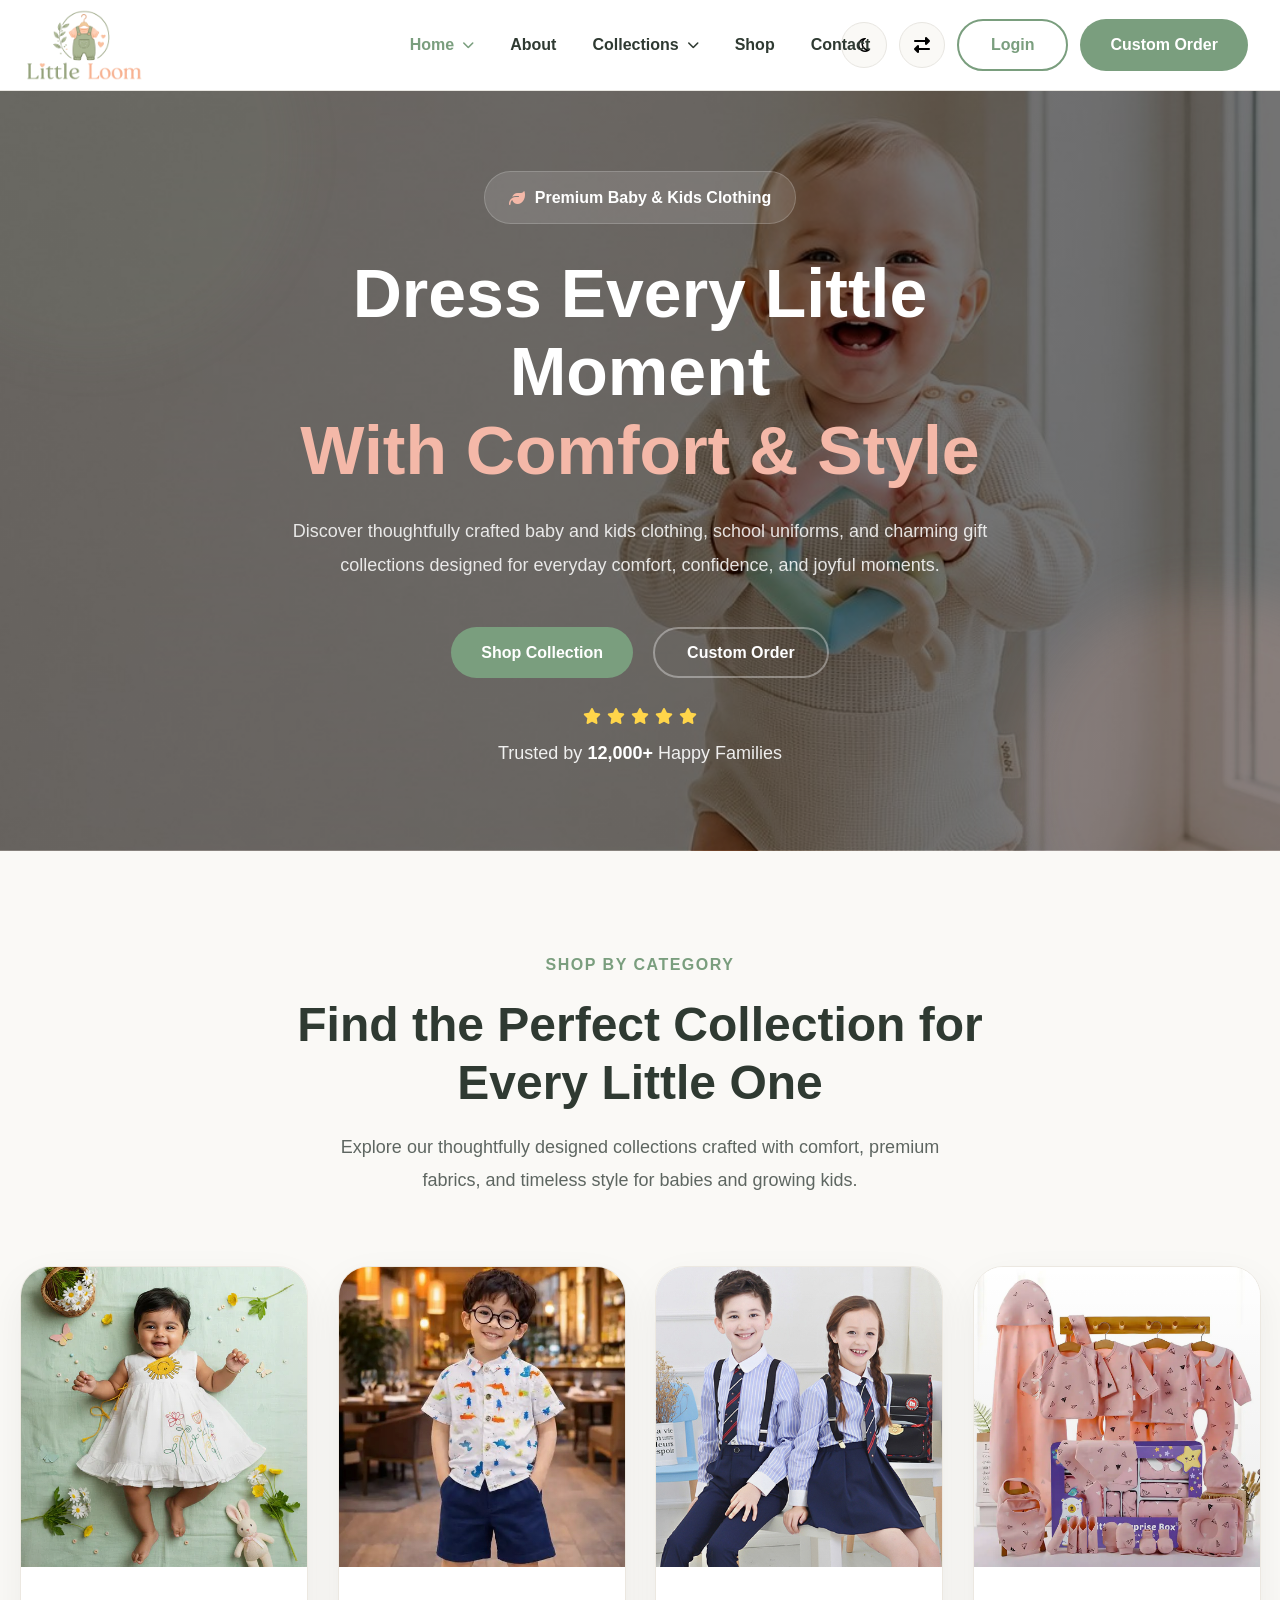
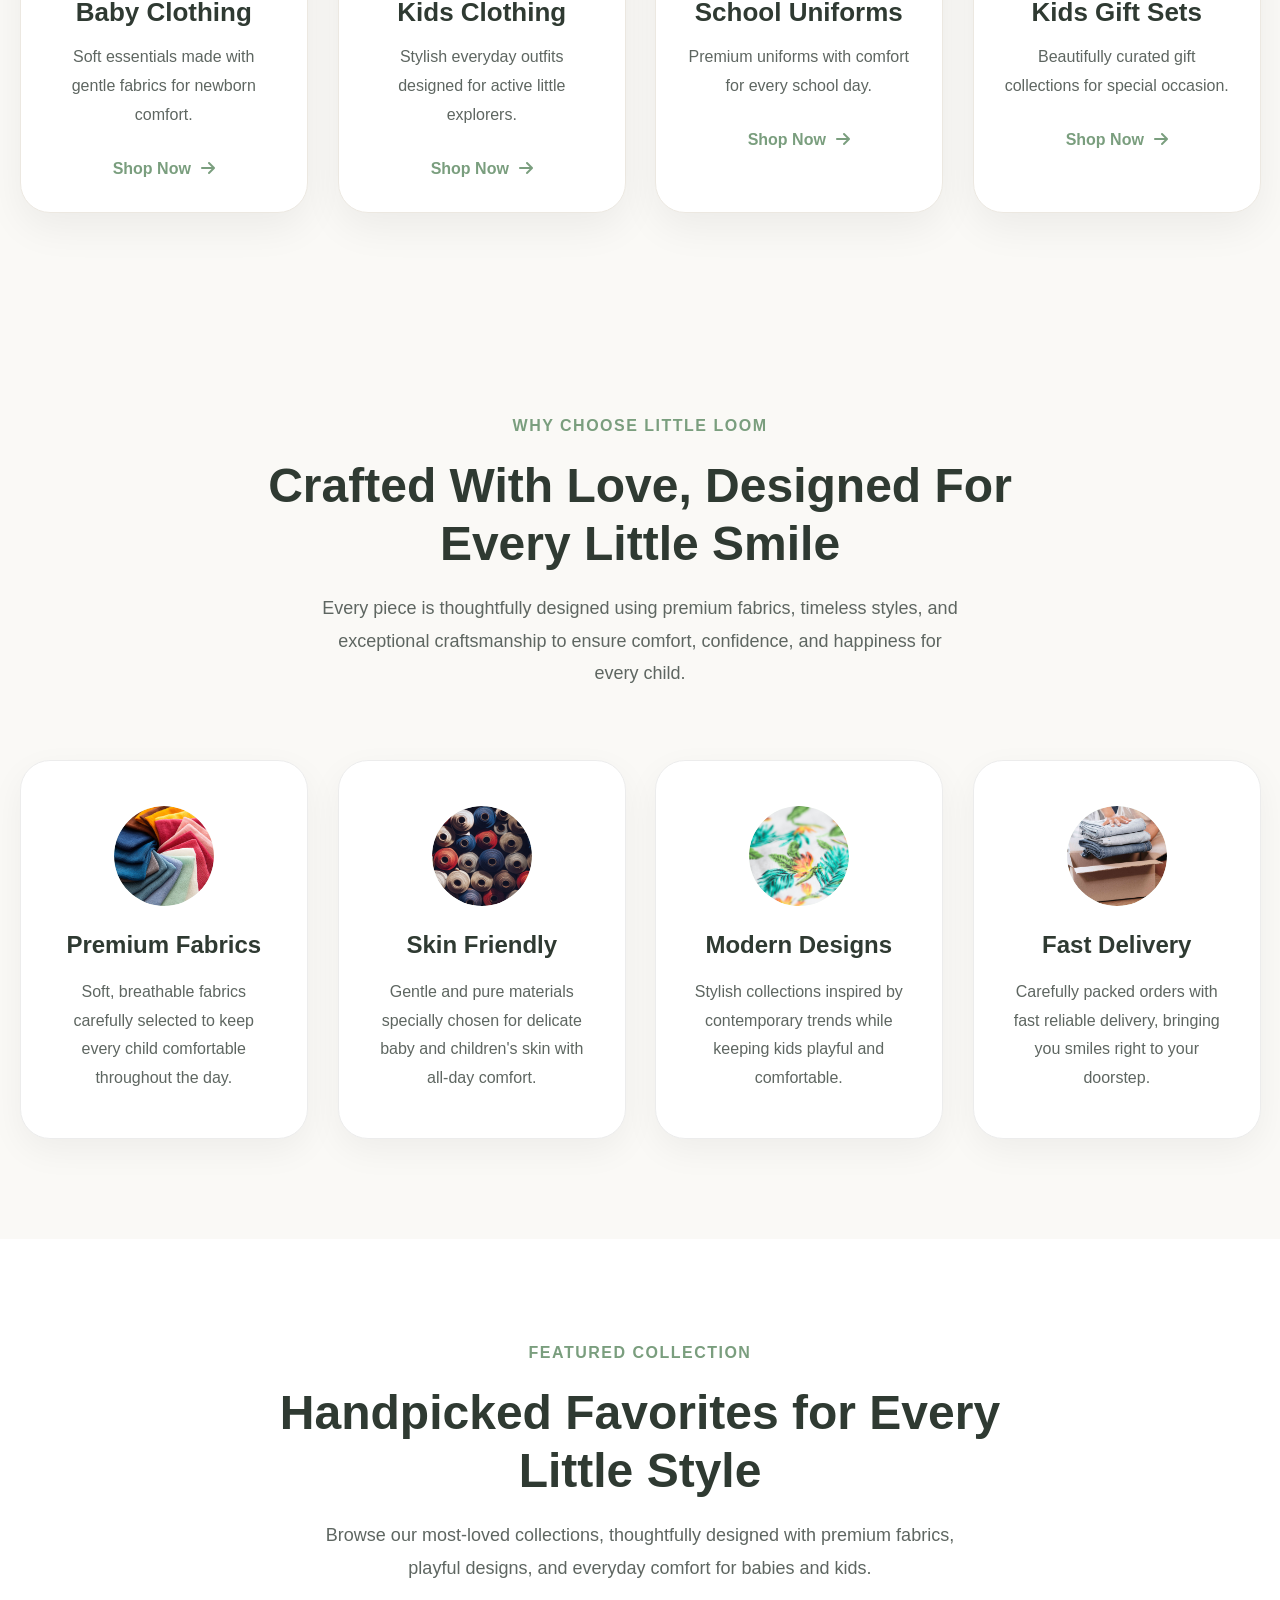
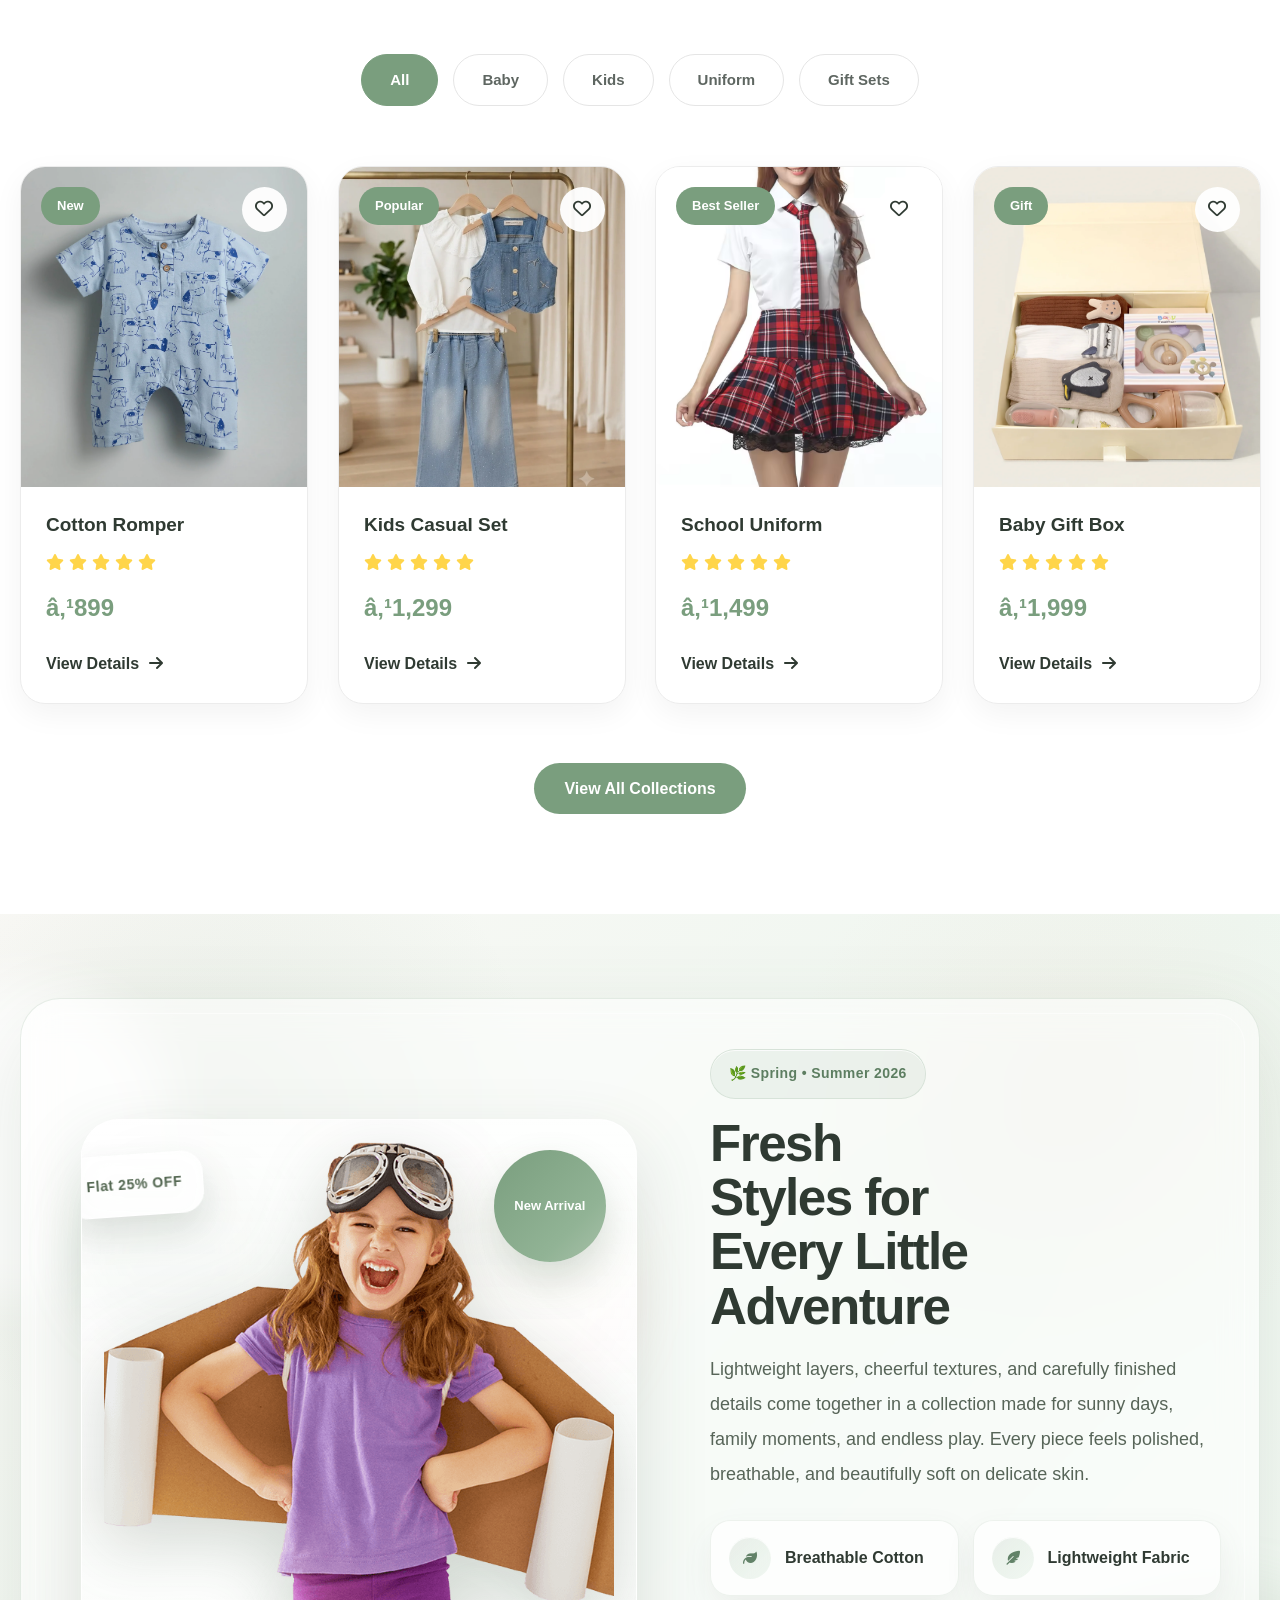
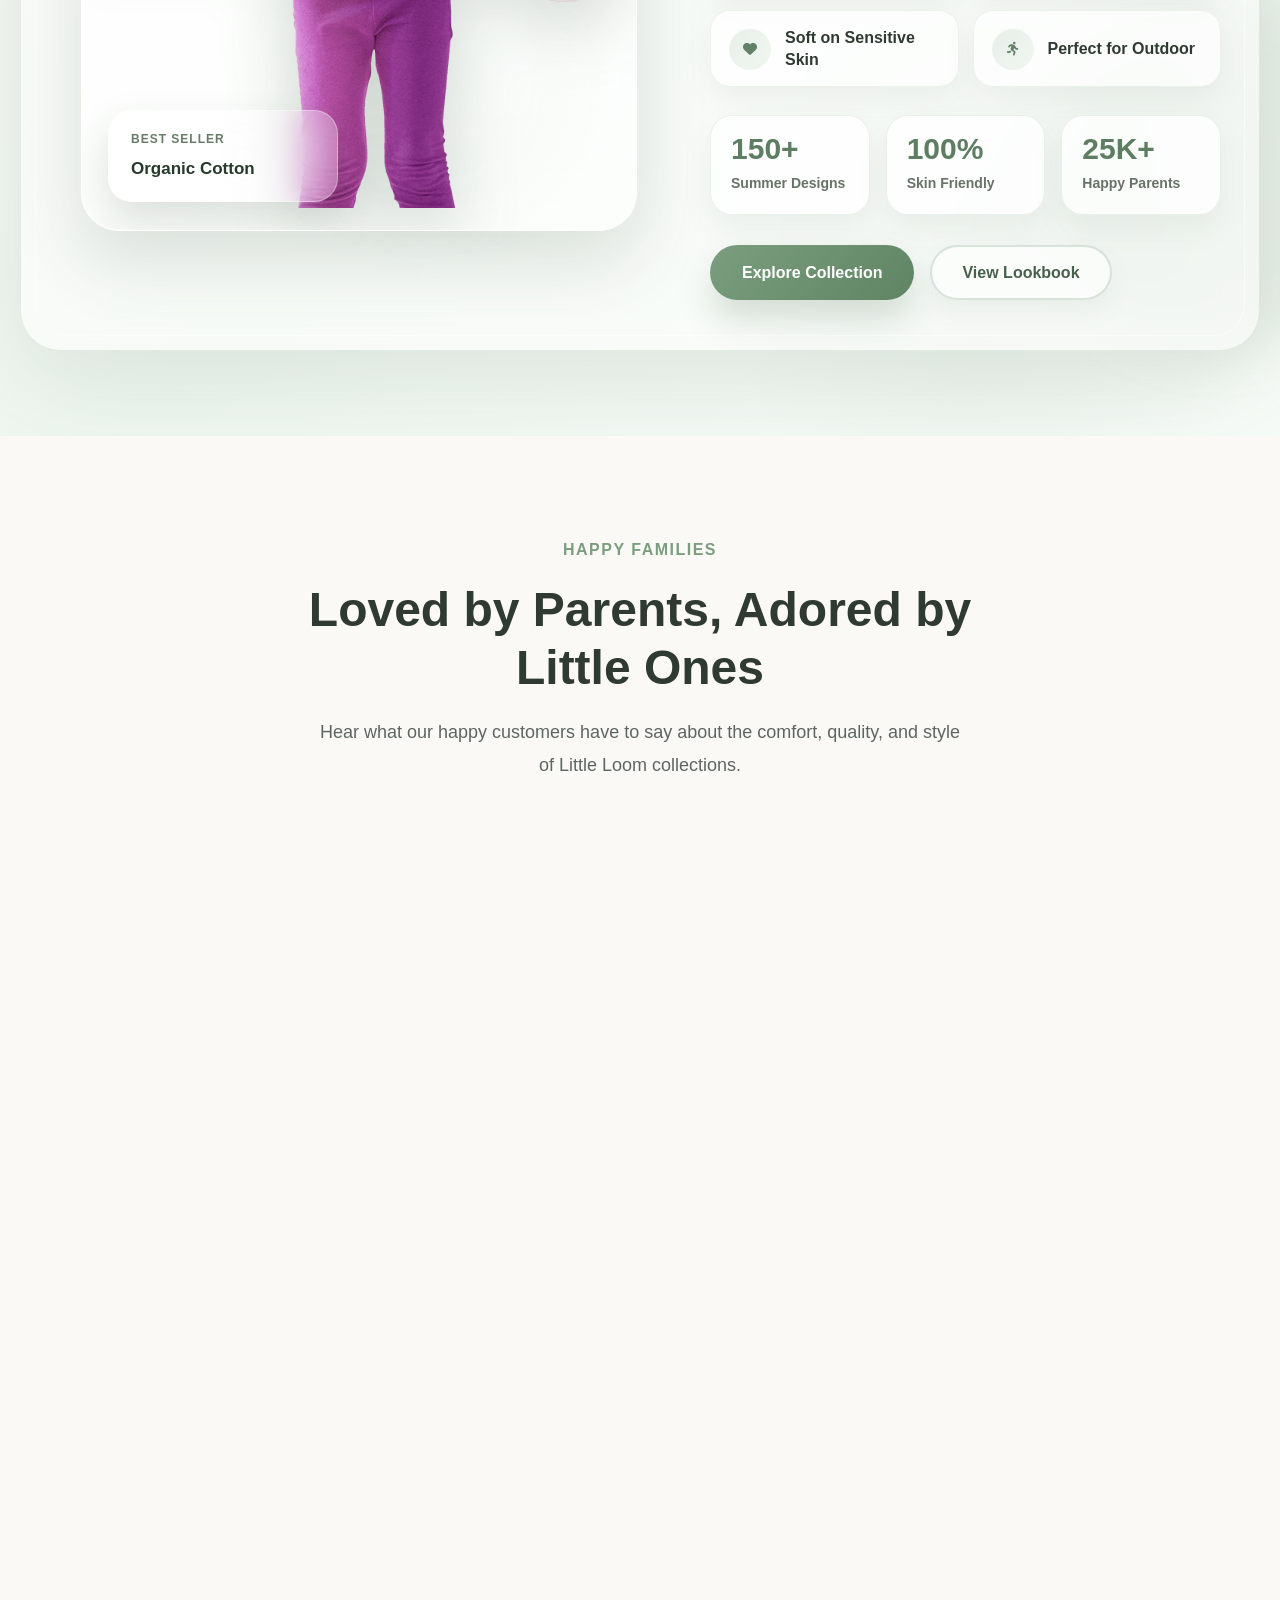
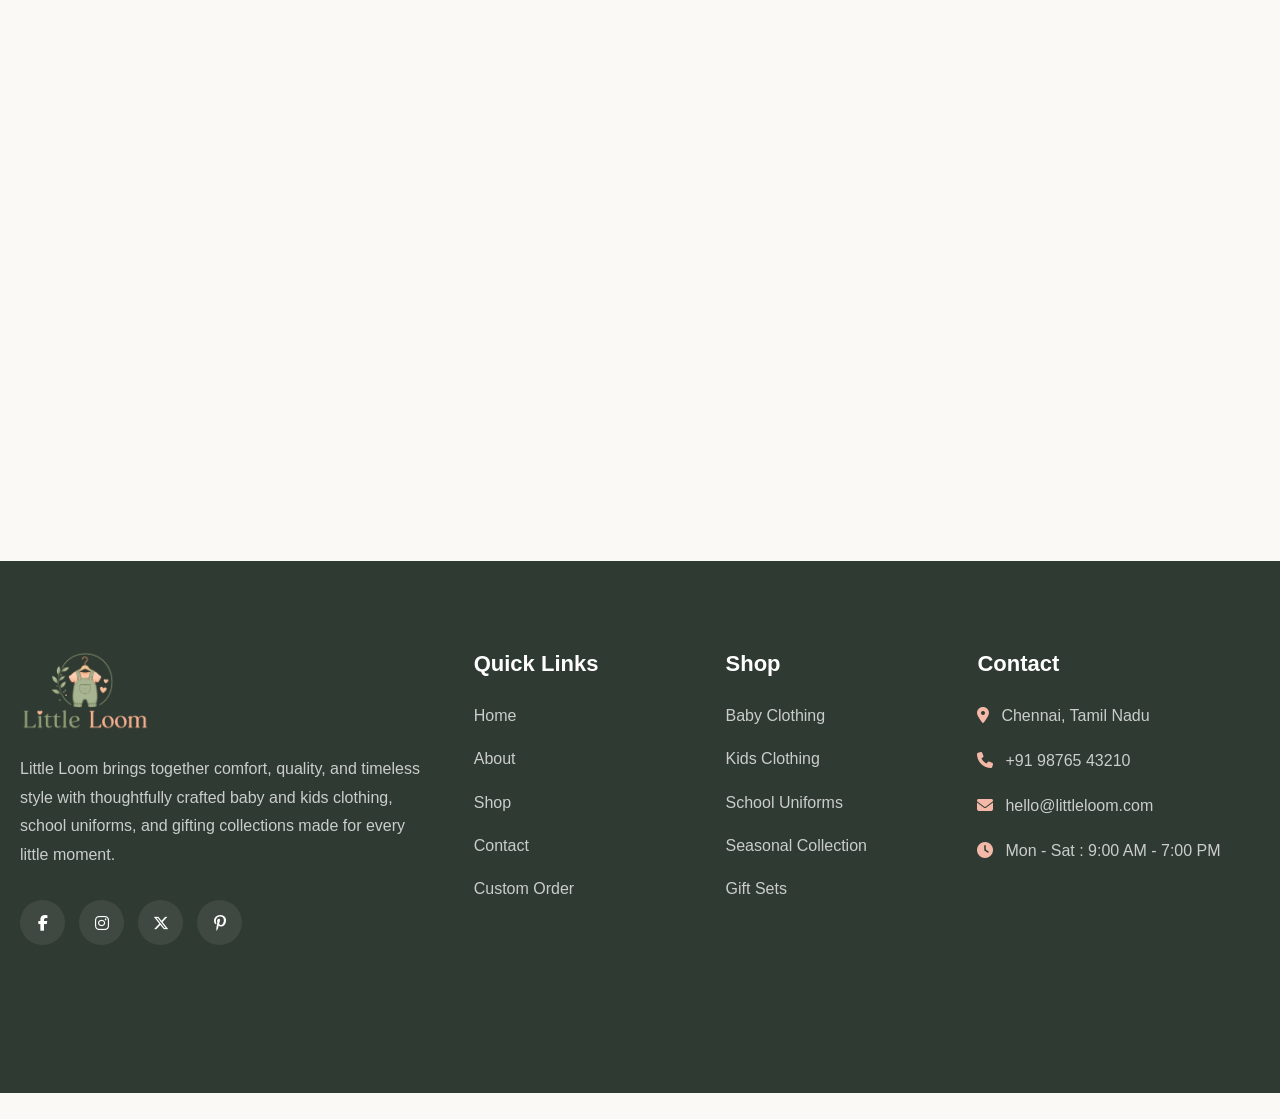
==== commit b6e38562: "Add files via upload" ====
--- a/index.html
+++ b/index.html
@@ -672,129 +672,129 @@
         Featured Collection End
 ======================================-->
 
-    <!--=====================================
-        Spring Summer Collection Start
-======================================-->
-
-    <section class="season-banner">
-
-        <div class="container">
-
-            <div class="season-showcase">
-
-                <div class="season-showcase-media">
-
-                    <span class="season-ambient season-ambient-one"></span>
-                    <span class="season-ambient season-ambient-two"></span>
-                    <span class="season-ambient season-ambient-three"></span>
-
-                    <div class="season-image-shell">
-
-                        <img src="images/cta-banner1.jpg" alt="Spring and Summer kids fashion collection">
-
-                        <div class="season-discount-card">
-                            Flat 25% OFF
-                        </div>
-
-                        <div class="season-arrival-badge">
-                            New Arrival
-                        </div>
-
-                        <div class="season-glass-card">
-                            <span>Best Seller</span>
-                            <strong>Organic Cotton</strong>
-                        </div>
-
-                    </div>
-
-                </div>
-
-                <div class="season-showcase-content">
-
-                    <span class="season-showcase-badge">
-                        🌿 Spring • Summer 2026
-                    </span>
-
-                    <h2>
-                        Fresh Styles for Every Little Adventure
-                    </h2>
-
-                    <p class="season-showcase-description">
-                        Lightweight layers, cheerful textures, and carefully finished details come together in a
-                        collection made for sunny days, family moments, and endless play. Every piece feels polished,
-                        breathable, and beautifully soft on delicate skin.
-                    </p>
-
-                    <div class="season-features">
-
-                        <div class="season-feature-item">
-                            <span class="season-feature-icon">
-                                <i class="fa-solid fa-leaf"></i>
-                            </span>
-                            <span>Breathable Cotton</span>
-                        </div>
-
-                        <div class="season-feature-item">
-                            <span class="season-feature-icon">
-                                <i class="fa-solid fa-feather-pointed"></i>
-                            </span>
-                            <span>Lightweight Fabric</span>
-                        </div>
-
-                        <div class="season-feature-item">
-                            <span class="season-feature-icon">
-                                <i class="fa-solid fa-heart"></i>
-                            </span>
-                            <span>Soft on Sensitive Skin</span>
-                        </div>
-
-                        <div class="season-feature-item">
-                            <span class="season-feature-icon">
-                                <i class="fa-solid fa-person-running"></i>
-                            </span>
-                            <span>Perfect for Outdoor Play</span>
-                        </div>
-
-                    </div>
-
-                    <div class="season-stats">
-
-                        <div class="season-stat-card">
-                            <strong>150+</strong>
-                            <span>Summer Designs</span>
-                        </div>
-
-                        <div class="season-stat-card">
-                            <strong>100%</strong>
-                            <span>Skin Friendly</span>
-                        </div>
-
-                        <div class="season-stat-card">
-                            <strong>25K+</strong>
-                            <span>Happy Parents</span>
-                        </div>
-
-                    </div>
-
-                    <div class="season-actions">
-
-                        <a href="shop.html" class="primary-btn">
-                            Explore Collection
-                        </a>
-
-                        <a href="season.html" class="secondary-btn">
-                            View Lookbook
-                        </a>
-
-                    </div>
-
-                </div>
-
-            </div>
-
-        </div>
-
-    </section>
+    <!--=====================================
+        Spring Summer Collection Start
+======================================-->
+
+    <section class="season-banner">
+
+        <div class="container">
+
+            <div class="season-showcase">
+
+                <div class="season-showcase-media">
+
+                    <span class="season-ambient season-ambient-one"></span>
+                    <span class="season-ambient season-ambient-two"></span>
+                    <span class="season-ambient season-ambient-three"></span>
+
+                    <div class="season-image-shell">
+
+                        <img src="images/cta-banner1.jpg" alt="Spring and Summer kids fashion collection">
+
+                        <div class="season-discount-card">
+                            Flat 25% OFF
+                        </div>
+
+                        <div class="season-arrival-badge">
+                            New Arrival
+                        </div>
+
+                        <div class="season-glass-card">
+                            <span>Best Seller</span>
+                            <strong>Organic Cotton</strong>
+                        </div>
+
+                    </div>
+
+                </div>
+
+                <div class="season-showcase-content">
+
+                    <span class="season-showcase-badge">
+                        🌿 Spring • Summer 2026
+                    </span>
+
+                    <h2>
+                        Fresh Styles for Every Little Adventure
+                    </h2>
+
+                    <p class="season-showcase-description">
+                        Lightweight layers, cheerful textures, and carefully finished details come together in a
+                        collection made for sunny days, family moments, and endless play. Every piece feels polished,
+                        breathable, and beautifully soft on delicate skin.
+                    </p>
+
+                    <div class="season-features">
+
+                        <div class="season-feature-item">
+                            <span class="season-feature-icon">
+                                <i class="fa-solid fa-leaf"></i>
+                            </span>
+                            <span>Breathable Cotton</span>
+                        </div>
+
+                        <div class="season-feature-item">
+                            <span class="season-feature-icon">
+                                <i class="fa-solid fa-feather-pointed"></i>
+                            </span>
+                            <span>Lightweight Fabric</span>
+                        </div>
+
+                        <div class="season-feature-item">
+                            <span class="season-feature-icon">
+                                <i class="fa-solid fa-heart"></i>
+                            </span>
+                            <span>Soft on Sensitive Skin</span>
+                        </div>
+
+                        <div class="season-feature-item">
+                            <span class="season-feature-icon">
+                                <i class="fa-solid fa-person-running"></i>
+                            </span>
+                            <span>Perfect for Outdoor</span>
+                        </div>
+
+                    </div>
+
+                    <div class="season-stats">
+
+                        <div class="season-stat-card">
+                            <strong>150+</strong>
+                            <span>Summer Designs</span>
+                        </div>
+
+                        <div class="season-stat-card">
+                            <strong>100%</strong>
+                            <span>Skin Friendly</span>
+                        </div>
+
+                        <div class="season-stat-card">
+                            <strong>25K+</strong>
+                            <span>Happy Parents</span>
+                        </div>
+
+                    </div>
+
+                    <div class="season-actions">
+
+                        <a href="shop.html" class="primary-btn">
+                            Explore Collection
+                        </a>
+
+                        <a href="season.html" class="secondary-btn">
+                            View Lookbook
+                        </a>
+
+                    </div>
+
+                </div>
+
+            </div>
+
+        </div>
+
+    </section>
 
     <!--=====================================
         Seasonal Banner End
@@ -1183,4 +1183,4 @@
     <script src="js/main.js"></script>
 </body>
 
-</html>
+</html>
--- a/css/style.css
+++ b/css/style.css
@@ -47,21 +47,21 @@
     box-sizing: border-box;
 }
 
-html {
-    scroll-behavior: smooth;
-    overflow-x: hidden;
-    overflow-y: auto;
-}
-
-body {
-    font-family: var(--body-font);
-    background: var(--site-bg);
-    color: var(--text);
-    line-height: 1.7;
-    overflow-x: hidden;
-    overflow-y: hidden;
-    min-height: 100vh;
-}
+html {
+    scroll-behavior: smooth;
+    overflow-x: hidden;
+    overflow-y: auto;
+}
+
+body {
+    font-family: var(--body-font);
+    background: var(--site-bg);
+    color: var(--text);
+    line-height: 1.7;
+    overflow-x: hidden;
+    overflow-y: hidden;
+    min-height: 100vh;
+}
 
 body.menu-open {
     overflow: hidden;
@@ -152,7 +152,7 @@
     align-items: center;
     justify-content: center;
     gap: 10px;
-    padding: 14px 32px;
+    padding: 12px 30px;
     background: var(--primary);
     color: #fff;
     border-radius: 50px;
@@ -171,7 +171,7 @@
     align-items: center;
     justify-content: center;
     gap: 10px;
-    padding: 14px 32px;
+    padding: 10px 32px;
     border: 2px solid var(--primary);
     color: var(--primary);
     border-radius: 50px;
@@ -506,6 +506,7 @@
 
 }
 
+
 @media (min-width:1025px) {
 
     .navbar {
@@ -525,57 +526,57 @@
 
 }
 
-@media (min-width:1025px) {
-
-    html[dir="rtl"] .navbar {
-        direction: rtl;
-    }
-
-    html[dir="rtl"] .logo {
-        order: 1;
-    }
-
-    html[dir="rtl"] .nav-panel {
-        order: 2;
-        flex-direction: row-reverse;
-        justify-content: flex-start;
-        gap: 28px;
-        min-width: 0;
-        direction: ltr;
-    }
-
-    html[dir="rtl"] .nav-menu {
-        position: static;
-        left: auto;
+@media (min-width:1025px) {
+
+    html[dir="rtl"] .navbar {
+        direction: rtl;
+    }
+
+    html[dir="rtl"] .logo {
+        order: 1;
+    }
+
+    html[dir="rtl"] .nav-panel {
+        order: 2;
+        flex-direction: row-reverse;
+        justify-content: flex-start;
+        gap: 28px;
+        min-width: 0;
+        direction: ltr;
+    }
+
+    html[dir="rtl"] .nav-menu {
+        position: static;
+        left: auto;
         right: auto;
         transform: none;
-        flex: 1 1 auto;
-        min-width: 0;
-        flex-direction: row-reverse;
-        justify-content: center;
-    }
-
-    html[dir="rtl"] .nav-right {
-        margin-left: 0;
-        margin-right: 0;
-        flex-direction: row-reverse;
-        flex-shrink: 0;
-    }
-
-    html[dir="rtl"] .nav-toggle {
-        margin-left: 0;
-        margin-right: auto;
-        transform: translateX(-10px);
-    }
-
-    html[dir="rtl"] .navbar {
-        justify-content: flex-start;
-    }
-
-    html[dir="rtl"] .dropdown-menu {
-        left: auto;
-        right: 0;
-    }
+        flex: 1 1 auto;
+        min-width: 0;
+        flex-direction: row-reverse;
+        justify-content: center;
+    }
+
+    html[dir="rtl"] .nav-right {
+        margin-left: 0;
+        margin-right: 0;
+        flex-direction: row-reverse;
+        flex-shrink: 0;
+    }
+
+    html[dir="rtl"] .nav-toggle {
+        margin-left: 0;
+        margin-right: auto;
+        transform: translateX(-10px);
+    }
+
+    html[dir="rtl"] .navbar {
+        justify-content: flex-start;
+    }
+
+    html[dir="rtl"] .dropdown-menu {
+        left: auto;
+        right: 0;
+    }
 
 }
 
@@ -1641,85 +1642,446 @@
 
 .season-banner {
 
-    padding: 100px 0;
-
-    background: #FFFFFF;
-
-}
-
-.season-wrapper {
+    padding: clamp(84px, 6vw, 120px) 0;
+    position: relative;
+    overflow: hidden;
+    background:
+        radial-gradient(circle at 16% 18%, rgba(122, 158, 126, .12), transparent 24%),
+        radial-gradient(circle at 84% 16%, rgba(244, 184, 168, .10), transparent 20%),
+        radial-gradient(circle at 78% 82%, rgba(122, 158, 126, .10), transparent 22%),
+        linear-gradient(135deg, #FAF9F6 0%, #EEF6EF 52%, #F7FBF7 100%);
+
+}
+
+.season-banner::before {
+
+    content: '';
+    position: absolute;
+    inset: auto -120px 8% auto;
+    width: 360px;
+    height: 360px;
+    border-radius: 50%;
+    background: rgba(122, 158, 126, .12);
+    filter: blur(28px);
+    pointer-events: none;
+
+}
+
+.season-banner::after {
+
+    content: '';
+    position: absolute;
+    inset: 6% auto auto -140px;
+    width: 320px;
+    height: 320px;
+    border-radius: 50%;
+    background: rgba(255, 255, 255, .78);
+    filter: blur(24px);
+    pointer-events: none;
+
+}
+
+.season-banner .container {
+
+    width: min(1380px, calc(100% - 40px));
+    position: relative;
+    z-index: 1;
+
+}
+
+.season-showcase {
 
     display: grid;
-
-    grid-template-columns: 1fr 1fr;
-
+    grid-template-columns: minmax(0, 1.08fr) minmax(0, .92fr);
+    gap: clamp(28px, 4vw, 70px);
     align-items: center;
-
-    gap: 60px;
-
-    background: linear-gradient(135deg, #7A9E7E, #92B696);
-
+    padding: clamp(24px, 3vw, 38px);
     border-radius: 40px;
-
+    background: rgba(255, 255, 255, .52);
+    border: 1px solid rgba(122, 158, 126, .18);
+    box-shadow: 0 28px 90px rgba(77, 99, 77, .12);
+    backdrop-filter: blur(18px);
+    -webkit-backdrop-filter: blur(18px);
     overflow: hidden;
-
-    padding: 70px;
-
-}
-
-.season-content {
-
+    position: relative;
+
+}
+
+.season-showcase::before {
+
+    content: '';
+    position: absolute;
+    inset: 14px;
+    border-radius: 32px;
+    border: 1px solid rgba(255, 255, 255, .48);
+    pointer-events: none;
+
+}
+
+.season-showcase-media {
+
+    position: relative;
+    display: flex;
+    align-items: center;
+    justify-content: center;
+    min-height: clamp(560px, 56vw, 760px);
+    isolation: isolate;
+    padding: 22px;
+
+}
+
+.season-ambient {
+
+    position: absolute;
+    border-radius: 50%;
+    filter: blur(24px);
+    pointer-events: none;
+    z-index: 0;
+
+}
+
+.season-ambient-one {
+
+    width: 190px;
+    height: 190px;
+    top: 8%;
+    left: 3%;
+    background: rgba(122, 158, 126, .20);
+
+}
+
+.season-ambient-two {
+
+    width: 250px;
+    height: 250px;
+    right: 4%;
+    top: 10%;
+    background: rgba(244, 184, 168, .14);
+
+}
+
+.season-ambient-three {
+
+    width: 320px;
+    height: 320px;
+    right: 12%;
+    bottom: 2%;
+    background: rgba(238, 246, 239, .92);
+
+}
+
+.season-image-shell {
+
+    position: relative;
+    width: min(100%, 640px);
+    padding: clamp(14px, 2vw, 22px);
+    border-radius: 38px;
+    background:
+        linear-gradient(180deg, rgba(255, 255, 255, .82), rgba(255, 255, 255, .56));
+    border: 1px solid rgba(255, 255, 255, .65);
+    box-shadow: 0 28px 70px rgba(73, 92, 72, .18);
+    overflow: hidden;
+    isolation: isolate;
+
+}
+
+.season-image-shell::before {
+
+    content: '';
+    position: absolute;
+    inset: auto auto 0 0;
+    width: 180px;
+    height: 180px;
+    background: radial-gradient(circle, rgba(255, 255, 255, .45), transparent 68%);
+    pointer-events: none;
+    z-index: 1;
+
+}
+
+.season-image-shell img {
+
+    width: 100%;
+    height: clamp(500px, 52vw, 680px);
+    object-fit: cover;
+    border-radius: 30px;
+    filter: drop-shadow(0 22px 34px rgba(59, 80, 58, .22));
+    transform: scale(1);
+    transition: transform .8s ease, filter .8s ease;
+
+}
+
+.season-showcase:hover .season-image-shell img {
+
+    transform: scale(1.06);
+    filter: drop-shadow(0 30px 42px rgba(59, 80, 58, .28));
+
+}
+
+.season-discount-card {
+
+    position: absolute;
+    top: 34px;
+    left: 0;
+    z-index: 3;
+    transform: translateX(-12%) rotate(-4deg);
+    display: inline-flex;
+    align-items: center;
+    justify-content: center;
+    min-height: 62px;
+    padding: 16px 20px;
+    border-radius: 22px;
+    background: rgba(255, 255, 255, .78);
+    border: 1px solid rgba(255, 255, 255, .7);
+    color: #51654f;
+    font-size: 14px;
+    font-weight: 800;
+    letter-spacing: .6px;
+    box-shadow: 0 18px 36px rgba(67, 86, 66, .16);
+    backdrop-filter: blur(14px);
+    -webkit-backdrop-filter: blur(14px);
+
+}
+
+.season-arrival-badge {
+
+    position: absolute;
+    top: 30px;
+    right: 30px;
+    z-index: 4;
+    width: 112px;
+    height: 112px;
+    padding: 18px;
+    border-radius: 50%;
+    display: flex;
+    align-items: center;
+    justify-content: center;
+    text-align: center;
+    background: linear-gradient(135deg, #7A9E7E, #91B395 70%, #A8C1A9 100%);
     color: #FFFFFF;
-
-}
-
-.season-content .section-subtitle {
-
-    color: #F4B8A8;
-
-}
-
-.season-content h2 {
-
-    font-size: 48px;
-
+    font-size: 13px;
+    font-weight: 800;
     line-height: 1.2;
-
+    box-shadow: 0 20px 40px rgba(88, 116, 89, .24);
+
+}
+
+.season-glass-card {
+
+    position: absolute;
+    left: 26px;
+    bottom: 28px;
+    z-index: 4;
+    min-width: 230px;
+    padding: 18px 22px;
+    border-radius: 24px;
+    background: rgba(255, 255, 255, .28);
+    border: 1px solid rgba(255, 255, 255, .34);
+    box-shadow: 0 20px 42px rgba(51, 72, 51, .16);
+    backdrop-filter: blur(18px);
+    -webkit-backdrop-filter: blur(18px);
+
+}
+
+.season-glass-card span {
+
+    display: block;
+    color: rgba(43, 72, 46, .72);
+    font-size: 12px;
+    font-weight: 700;
+    letter-spacing: 1px;
+    text-transform: uppercase;
+    margin-bottom: 6px;
+
+}
+
+.season-glass-card strong {
+
+    color: #263B2B;
+    font-size: 17px;
+    font-weight: 800;
+    line-height: 1.35;
+
+}
+
+.season-showcase-content {
+
+    position: relative;
+    z-index: 1;
+    display: flex;
+    flex-direction: column;
+    justify-content: center;
+    padding: clamp(8px, 1vw, 12px) 0;
+    color: var(--heading);
+
+}
+
+.season-showcase-badge {
+
+    display: inline-flex;
+    align-items: center;
+    gap: 10px;
+    width: fit-content;
+    padding: 12px 18px;
+    border-radius: 999px;
+    background: rgba(122, 158, 126, .10);
+    border: 1px solid rgba(122, 158, 126, .18);
+    color: #5D7E61;
+    font-size: 14px;
+    font-weight: 800;
+    letter-spacing: .4px;
+    box-shadow: inset 0 1px 0 rgba(255, 255, 255, .72);
+
+}
+
+.season-showcase-content h2 {
+
+    font-size: clamp(42px, 4vw, 72px);
+    line-height: 1.06;
+    letter-spacing: -.03em;
+    margin: 18px 0 18px;
+    max-width: 11ch;
+    text-wrap: balance;
+
+}
+
+.season-showcase-description {
+
+    max-width: 620px;
+    color: rgba(56, 71, 57, .84);
+    font-size: 18px;
+    line-height: 1.95;
+    margin-bottom: 28px;
+
+}
+
+.season-features {
+
+    display: grid;
+    grid-template-columns: repeat(2, minmax(0, 1fr));
+    gap: 14px;
+    max-width: 620px;
+    margin-bottom: 28px;
+
+}
+
+.season-feature-item {
+
+    display: flex;
+    align-items: center;
+    gap: 14px;
+    padding: 16px 18px;
+    border-radius: 20px;
+    background: rgba(255, 255, 255, .66);
+    border: 1px solid rgba(122, 158, 126, .12);
+    box-shadow: 0 12px 30px rgba(83, 101, 83, .08);
+    color: var(--heading);
+    font-weight: 700;
+    line-height: 1.35;
+
+}
+
+.season-feature-icon {
+
+    width: 42px;
+    height: 42px;
+    flex: 0 0 42px;
+    border-radius: 50%;
+    display: inline-flex;
+    align-items: center;
+    justify-content: center;
+    background: linear-gradient(135deg, rgba(122, 158, 126, .16), rgba(238, 246, 239, .92));
+    color: #628268;
+    box-shadow: inset 0 1px 0 rgba(255, 255, 255, .8);
+
+}
+
+.season-feature-icon i {
+
+    font-size: 14px;
+
+}
+
+.season-stats {
+
+    display: grid;
+    grid-template-columns: repeat(3, minmax(0, 1fr));
+    gap: 16px;
+    max-width: 620px;
+    margin-bottom: 30px;
+
+}
+
+.season-stat-card {
+
+    padding: 18px 20px;
+    border-radius: 22px;
+    background: rgba(255, 255, 255, .74);
+    border: 1px solid rgba(122, 158, 126, .14);
+    box-shadow: 0 14px 30px rgba(78, 98, 79, .08);
+    text-align: left;
+
+}
+
+.season-stat-card strong {
+
+    display: block;
+    color: #5D7E61;
+    font-size: 30px;
+    line-height: 1;
+    font-weight: 800;
+    margin-bottom: 8px;
+
+}
+
+.season-stat-card span {
+
+    display: block;
+    color: rgba(56, 71, 57, .76);
+    font-size: 14px;
+    font-weight: 600;
+
+}
+
+.season-actions {
+
+    display: flex;
+    align-items: center;
+    flex-wrap: wrap;
+    gap: 16px;
+
+}
+
+.season-actions .primary-btn {
+
+    padding: 14px 32px;
+    background: linear-gradient(135deg, #7A9E7E, #5F8463);
+    box-shadow: 0 18px 35px rgba(90, 120, 92, .24);
+
+}
+
+.season-actions .primary-btn:hover {
+
+    background: linear-gradient(135deg, #6E8E72, #4F7155);
     color: #FFFFFF;
-
-    margin: 20px 0;
-
-}
-
-.season-content p {
-
-    color: rgba(255, 255, 255, .85);
-
-    line-height: 1.9;
-
-    margin-bottom: 35px;
-
-}
-
-.season-image {
-
-    text-align: center;
-
-}
-
-.season-image img {
-
-    width: 100%;
-
-    max-width: 450px;
-
-    transition: .5s;
-
-}
-
-.season-wrapper:hover .season-image img {
-
-    transform: scale(1.05);
+    transform: translateY(-2px);
+
+}
+
+.season-actions .secondary-btn {
+
+    padding: 12px 30px;
+    border-color: rgba(122, 158, 126, .28);
+    color: #47604B;
+    background: rgba(255, 255, 255, .62);
+    box-shadow: 0 12px 24px rgba(90, 109, 90, .08);
+
+}
+
+.season-actions .secondary-btn:hover {
+
+    background: rgba(122, 158, 126, .12);
+    border-color: rgba(122, 158, 126, .34);
+    color: #355038;
 
 }
 
@@ -4896,6 +5258,10 @@
 
         gap: 20px !important;
 
+        padding: 0 16px !important;
+
+        box-sizing: border-box !important;
+
     }
 
     .occasion .occasion-card {
@@ -5303,6 +5669,270 @@
 
 }
 
+/*==================================================
+    BABY PRODUCTS SECTION
+==================================================*/
+
+.babywear-products-section {
+
+    padding: 120px 0;
+
+    background: #FAF9F6;
+}
+
+.babywear-products {
+
+    display: grid;
+
+    grid-template-columns: repeat(4, 1fr);
+
+    gap: 30px;
+
+    margin-top: 70px;
+}
+
+.babywear-product-item {
+
+    background: #fff;
+
+    border-radius: 24px;
+
+    overflow: hidden;
+
+    border: 1px solid var(--border);
+
+    box-shadow: 0 15px 40px rgba(0, 0, 0, .06);
+
+    transition: .35s ease;
+}
+
+.babywear-product-item:hover {
+
+    transform: translateY(-10px);
+
+    box-shadow: 0 25px 60px rgba(0, 0, 0, .12);
+}
+
+.babywear-product-image {
+
+    position: relative;
+
+    overflow: hidden;
+}
+
+.babywear-product-image img {
+
+    width: 100%;
+
+    height: 320px;
+
+    object-fit: cover;
+
+    transition: .45s ease;
+}
+
+.babywear-product-item:hover .babywear-product-image img {
+
+    transform: scale(1.08);
+}
+
+.babywear-product-content {
+
+    padding: 25px;
+}
+
+.babywear-product-content h3 {
+
+    font-size: 20px;
+
+    margin-bottom: 12px;
+
+    min-height: 52px;
+}
+
+/*======================================
+    BABY PRODUCT RATING ALIGNMENT
+======================================*/
+
+.babywear-rating {
+
+    display: flex !important;
+
+    justify-content: flex-start !important;
+
+    align-items: center !important;
+
+    gap: 4px !important;
+
+    width: 100% !important;
+
+    margin: 0 0 18px !important;
+
+    text-align: left !important;
+}
+
+.babywear-rating i {
+
+    color: #FDBB2D;
+
+    font-size: 14px;
+}
+
+/*======================================
+    PREMIUM PRODUCT BADGE
+======================================*/
+
+.babywear-badge {
+
+    position: absolute;
+
+    top: 18px;
+
+    left: 18px;
+
+    display: inline-flex;
+
+    align-items: center;
+
+    justify-content: center;
+
+    min-width: 90px;
+
+    height: 34px;
+
+    padding: 0 16px;
+
+    border-radius: 50px;
+
+    background: linear-gradient(135deg, #7A9E7E, #5F8564);
+
+    color: #FFFFFF;
+
+    font-size: 12px;
+
+    font-weight: 700;
+
+    letter-spacing: .6px;
+
+    text-transform: uppercase;
+
+    box-shadow: 0 10px 25px rgba(122, 158, 126, .35);
+
+    z-index: 10;
+}
+
+/* Different Badge Colors */
+
+.babywear-badge.sale {
+
+    background: linear-gradient(135deg, #F4B8A8, #E88C74);
+}
+
+.babywear-badge.trending {
+
+    background: linear-gradient(135deg, #FFB347, #FF8C42);
+}
+
+.babywear-badge.premium {
+
+    background: linear-gradient(135deg, #7C5CFC, #5A3EE6);
+}
+
+.babywear-badge.bestseller {
+
+    background: linear-gradient(135deg, #F7C948, #E6A700);
+}
+
+.babywear-product-content h4 {
+
+    font-size: 30px;
+
+    color: var(--primary);
+
+    margin-bottom: 22px;
+}
+
+.babywear-buttons {
+
+    display: grid;
+
+    grid-template-columns: 1fr 1fr;
+
+    gap: 12px;
+}
+
+.babywear-buttons a {
+
+    text-align: center;
+
+    padding: 12px;
+
+    border-radius: 50px;
+
+    font-weight: 700;
+}
+
+.babywear-cart-btn {
+
+    background: #F3F3F3;
+
+    color: var(--heading);
+}
+
+.babywear-cart-btn:hover {
+
+    background: var(--secondary);
+
+    color: var(--heading);
+}
+
+.babywear-shop-btn {
+
+    background: var(--primary);
+
+    color: #fff;
+}
+
+.babywear-shop-btn:hover {
+
+    background: var(--heading);
+
+    color: #fff;
+}
+
+/*================ Responsive ================*/
+
+@media(max-width:1200px) {
+
+    .babywear-products {
+
+        grid-template-columns: repeat(3, 1fr);
+    }
+
+}
+
+@media(max-width:992px) {
+
+    .babywear-products {
+
+        grid-template-columns: repeat(2, 1fr);
+    }
+
+}
+
+@media(max-width:576px) {
+
+    .babywear-products {
+
+        grid-template-columns: 1fr;
+    }
+
+    .babywear-buttons {
+
+        grid-template-columns: 1fr;
+    }
+
+}
 
 
 /*=====================================
@@ -5483,7 +6113,171 @@
 
 }
 
-
+/*==================================================
+    BABY PRODUCTS SECTION - DARK MODE
+==================================================*/
+
+html.ll-dark-mode .babywear-products-section {
+
+    background: var(--dark-bg);
+}
+
+html.ll-dark-mode .babywear-product-item {
+
+    background: var(--dark-content);
+
+    border: 1px solid rgba(255, 255, 255, .08);
+
+    box-shadow: 0 20px 45px rgba(0, 0, 0, .35);
+}
+
+html.ll-dark-mode .babywear-product-item:hover {
+
+    background: #2d3330;
+
+    border-color: var(--primary);
+
+    box-shadow: 0 25px 60px rgba(0, 0, 0, .45);
+}
+
+html.ll-dark-mode .babywear-product-content h3 {
+
+    color: var(--dark-heading);
+}
+
+html.ll-dark-mode .babywear-product-content h4 {
+
+    color: var(--secondary);
+}
+
+html.ll-dark-mode .babywear-rating i {
+
+    color: #FFD54A;
+}
+
+/* Badge */
+
+html.ll-dark-mode .babywear-badge {
+
+    box-shadow: 0 12px 28px rgba(0, 0, 0, .35);
+}
+
+/* Buttons */
+
+html.ll-dark-mode .babywear-cart-btn {
+
+    background: #3b433f;
+
+    color: var(--dark-heading);
+}
+
+html.ll-dark-mode .babywear-cart-btn:hover {
+
+    background: var(--secondary);
+
+    color: #fff;
+}
+
+html.ll-dark-mode .babywear-shop-btn {
+
+    background: var(--primary);
+
+    color: #fff;
+}
+
+html.ll-dark-mode .babywear-shop-btn:hover {
+
+    background: var(--secondary);
+
+    color: #fff;
+}
+
+
+/*==================================================
+    BABY SHOWCASE SECTION - DARK MODE
+==================================================*/
+
+html.ll-dark-mode .babywear-showcase-section {
+
+    background: var(--dark-bg);
+}
+
+html.ll-dark-mode .babywear-showcase-subtitle {
+
+    color: var(--secondary);
+}
+
+html.ll-dark-mode .babywear-showcase-title {
+
+    color: var(--dark-heading);
+}
+
+html.ll-dark-mode .babywear-showcase-description {
+
+    color: var(--dark-text);
+}
+
+/* Featured Card */
+
+html.ll-dark-mode .babywear-feature-card {
+
+    box-shadow: 0 20px 50px rgba(0, 0, 0, .35);
+}
+
+html.ll-dark-mode .babywear-card-content {
+
+    background: linear-gradient(to top,
+            rgba(0, 0, 0, .90),
+            rgba(0, 0, 0, .45),
+            transparent);
+}
+
+html.ll-dark-mode .babywear-card-content span {
+
+    color: var(--secondary);
+}
+
+html.ll-dark-mode .babywear-card-content h3 {
+
+    color: #fff;
+}
+
+html.ll-dark-mode .babywear-card-button {
+
+    background: var(--primary);
+
+    color: #fff;
+}
+
+html.ll-dark-mode .babywear-card-button:hover {
+
+    background: var(--secondary);
+
+    color: #fff;
+}
+
+/* Product Cards */
+
+html.ll-dark-mode .babywear-product-card {
+
+    background: var(--dark-content);
+
+    border: 1px solid rgba(255, 255, 255, .08);
+
+    box-shadow: 0 20px 45px rgba(0, 0, 0, .35);
+}
+
+html.ll-dark-mode .babywear-product-card:hover {
+
+    background: #2d3330;
+
+    border-color: var(--primary);
+}
+
+html.ll-dark-mode .babywear-product-card h3 {
+
+    color: var(--dark-heading);
+}
 
 /*=====================================
         Kids Clothing Section
@@ -6238,7 +7032,346 @@
 
 }
 
-
+/*==================================================
+    FEATURED SCHOOL COLLECTION
+==================================================*/
+
+.school-featured-section {
+
+    padding: 120px 0;
+
+    background: #FAF9F6;
+
+    position: relative;
+
+    overflow: hidden;
+}
+
+.school-featured-section::before {
+
+    content: "";
+
+    position: absolute;
+
+    width: 420px;
+    height: 420px;
+
+    border-radius: 50%;
+
+    background: rgba(122, 158, 126, .08);
+
+    top: -180px;
+    right: -150px;
+}
+
+.school-featured-wrapper {
+
+    display: grid;
+
+    grid-template-columns: 1fr 1fr;
+
+    gap: 70px;
+
+    align-items: center;
+
+    position: relative;
+
+    z-index: 2;
+}
+
+/*======================================
+    Image
+======================================*/
+
+.school-featured-image {
+
+    position: relative;
+
+    border-radius: 32px;
+
+    overflow: hidden;
+
+    box-shadow: 0 25px 70px rgba(0, 0, 0, .12);
+}
+
+.school-featured-image img {
+
+    width: 100%;
+
+    height: 700px;
+
+    object-fit: cover;
+
+    transition: .45s ease;
+}
+
+.school-featured-image:hover img {
+
+    transform: scale(1.06);
+}
+
+.school-featured-badge {
+
+    position: absolute;
+
+    top: 25px;
+
+    left: 25px;
+
+    padding: 10px 18px;
+
+    border-radius: 50px;
+
+    background: linear-gradient(135deg, #7A9E7E, #5F8564);
+
+    color: #fff;
+
+    font-size: 13px;
+
+    font-weight: 700;
+
+    letter-spacing: .6px;
+
+    text-transform: uppercase;
+
+    box-shadow: 0 10px 25px rgba(122, 158, 126, .35);
+}
+
+/*======================================
+    Content
+======================================*/
+
+.school-featured-subtitle {
+
+    display: inline-block;
+
+    margin-bottom: 18px;
+
+    color: var(--primary);
+
+    font-weight: 700;
+
+    text-transform: uppercase;
+
+    letter-spacing: 1px;
+}
+
+.school-featured-content h2 {
+
+    font-size: 48px;
+
+    margin-bottom: 22px;
+
+    line-height: 1.2;
+}
+
+.school-featured-content p {
+
+    font-size: 17px;
+
+    line-height: 1.9;
+
+    margin-bottom: 35px;
+}
+
+/*======================================
+    Features
+======================================*/
+
+.school-featured-features {
+
+    display: grid;
+
+    grid-template-columns: repeat(2, 1fr);
+
+    gap: 18px;
+
+    margin-bottom: 35px;
+}
+
+.school-feature-item {
+
+    display: flex;
+
+    align-items: center;
+
+    gap: 12px;
+
+    font-weight: 600;
+}
+
+.school-feature-item i {
+
+    color: var(--primary);
+
+    font-size: 18px;
+}
+
+/*======================================
+    Price
+======================================*/
+
+.school-feature-price {
+
+    margin-bottom: 35px;
+}
+
+.school-feature-price span {
+
+    display: block;
+
+    margin-bottom: 8px;
+
+    font-size: 13px;
+
+    font-weight: 700;
+
+    text-transform: uppercase;
+
+    letter-spacing: 1px;
+
+    color: #777;
+}
+
+.school-feature-price h3 {
+
+    font-size: 46px;
+
+    color: var(--primary);
+}
+
+/*======================================
+    Buttons
+======================================*/
+
+.school-feature-buttons {
+
+    display: flex;
+
+    gap: 18px;
+
+    flex-wrap: wrap;
+}
+
+/*======================================
+    Responsive
+======================================*/
+
+@media(max-width:1200px) {
+
+    .school-featured-wrapper {
+
+        gap: 45px;
+    }
+
+    .school-featured-content h2 {
+
+        font-size: 40px;
+    }
+
+}
+
+@media(max-width:992px) {
+
+    .school-featured-wrapper {
+
+        grid-template-columns: 1fr;
+
+    }
+
+    .school-featured-content {
+
+        text-align: center;
+    }
+
+    .school-featured-features {
+
+        justify-content: center;
+
+        max-width: 600px;
+
+        margin: 0 auto 35px;
+    }
+
+    .school-feature-buttons {
+
+        justify-content: center;
+    }
+
+    .school-featured-image img {
+
+        height: 550px;
+    }
+
+}
+
+@media(max-width:768px) {
+
+    .school-featured-section {
+
+        padding: 80px 0;
+    }
+
+    .school-featured-content h2 {
+
+        font-size: 34px;
+    }
+
+    .school-featured-content p {
+
+        font-size: 15px;
+    }
+
+    .school-featured-features {
+
+        grid-template-columns: 1fr;
+    }
+
+    .school-feature-price h3 {
+
+        font-size: 38px;
+    }
+
+}
+
+@media(max-width:576px) {
+
+    .school-featured-image {
+
+        border-radius: 22px;
+    }
+
+    .school-featured-image img {
+
+        height: 420px;
+    }
+
+    .school-featured-badge {
+
+        top: 18px;
+        left: 18px;
+
+        padding: 8px 15px;
+
+        font-size: 11px;
+    }
+
+    .school-featured-content h2 {
+
+        font-size: 28px;
+    }
+
+    .school-feature-buttons {
+
+        flex-direction: column;
+    }
+
+    .school-feature-buttons a {
+
+        width: 100%;
+    }
+
+}
 
 /*=====================================
         School Uniform Categories Section
@@ -6676,6 +7809,404 @@
 
 
 /***************************************Seasonal collection Page*******************************************/
+
+/*==================================================
+    SEASONAL PRODUCTS
+==================================================*/
+
+.season-products-section {
+
+    padding: 120px 0;
+
+    background: #FAF9F6;
+}
+
+.season-products-header {
+
+    max-width: 720px;
+
+    margin: 0 auto 70px;
+
+    text-align: center;
+}
+
+.season-products-subtitle {
+
+    display: inline-block;
+
+    margin-bottom: 15px;
+
+    color: var(--primary);
+
+    font-weight: 700;
+
+    text-transform: uppercase;
+
+    letter-spacing: 1px;
+}
+
+.season-products-title {
+
+    font-size: 48px;
+
+    margin-bottom: 20px;
+}
+
+.season-products-description {
+
+    line-height: 1.9;
+}
+
+.season-products {
+
+    display: grid;
+
+    grid-template-columns: repeat(3, 1fr);
+
+    gap: 30px;
+}
+
+/*======================================
+    Product Card
+======================================*/
+
+.season-product-card {
+
+    background: #fff;
+
+    border-radius: 24px;
+
+    overflow: hidden;
+
+    border: 1px solid #ececec;
+
+    box-shadow: 0 15px 40px rgba(0, 0, 0, .06);
+
+    transition: .35s ease;
+}
+
+.season-product-card:hover {
+
+    transform: translateY(-10px);
+
+    box-shadow: 0 25px 60px rgba(0, 0, 0, .12);
+}
+
+/*======================================
+    Image
+======================================*/
+
+.season-product-image {
+
+    position: relative;
+
+    overflow: hidden;
+}
+
+.season-product-image img {
+
+    width: 100%;
+
+    height: 340px;
+
+    object-fit: cover;
+
+    transition: .45s ease;
+}
+
+.season-product-card:hover .season-product-image img {
+
+    transform: scale(1.08);
+}
+
+/*======================================
+    Badge
+======================================*/
+
+.season-badge {
+
+    position: absolute;
+
+    top: 18px;
+
+    left: 18px;
+
+    display: inline-flex;
+
+    align-items: center;
+
+    justify-content: center;
+
+    min-width: 95px;
+
+    height: 34px;
+
+    padding: 0 16px;
+
+    border-radius: 50px;
+
+    background: linear-gradient(135deg, #7A9E7E, #5F8564);
+
+    color: #fff;
+
+    font-size: 12px;
+
+    font-weight: 700;
+
+    text-transform: uppercase;
+
+    letter-spacing: .6px;
+
+    box-shadow: 0 10px 25px rgba(122, 158, 126, .35);
+
+    z-index: 5;
+}
+
+.season-badge.bestseller {
+
+    background: linear-gradient(135deg, #F7C948, #E6A700);
+}
+
+.season-badge.trending {
+
+    background: linear-gradient(135deg, #FFB347, #FF8C42);
+}
+
+.season-badge.premium {
+
+    background: linear-gradient(135deg, #7C5CFC, #5A3EE6);
+}
+
+.season-badge.sale {
+
+    background: linear-gradient(135deg, #F4B8A8, #E88C74);
+}
+
+.season-badge.popular {
+
+    background: linear-gradient(135deg, #53C6C6, #2D9C9C);
+}
+
+/*======================================
+    Content
+======================================*/
+
+.season-product-content {
+
+    padding: 24px;
+}
+
+.season-product-content h3 {
+
+    font-size: 22px;
+
+    margin-bottom: 14px;
+
+    min-height: 56px;
+}
+
+/*======================================
+    Rating
+======================================*/
+
+.season-rating {
+
+    display: flex;
+
+    align-items: center;
+
+    gap: 4px;
+
+    margin-bottom: 18px;
+}
+
+.season-rating i {
+
+    color: #FDBB2D;
+
+    font-size: 14px;
+}
+
+/*======================================
+    Price
+======================================*/
+
+.season-product-content h4 {
+
+    font-size: 30px;
+
+    color: var(--primary);
+
+    margin-bottom: 22px;
+}
+
+/*======================================
+    Buttons
+======================================*/
+
+.season-buttons {
+
+    display: grid;
+
+    grid-template-columns: 1fr 1fr;
+
+    gap: 12px;
+}
+
+.season-buttons a {
+
+    text-align: center;
+
+    padding: 12px;
+
+    border-radius: 50px;
+
+    font-size: 14px;
+
+    font-weight: 700;
+
+    transition: .35s ease;
+}
+
+/*======================================
+    SEASON BUTTONS
+======================================*/
+
+.season-cart-btn {
+
+    display: flex !important;
+
+    justify-content: center !important;
+
+    align-items: center !important;
+
+    width: 100%;
+
+    padding: 13px 18px;
+
+    border-radius: 50px;
+
+    background: #7A9E7E !important;
+
+    color: #FFFFFF !important;
+
+    border: 2px solid #7A9E7E !important;
+
+    font-size: 15px;
+
+    font-weight: 700;
+
+    text-decoration: none !important;
+
+    transition: .35s ease;
+}
+
+.season-cart-btn:hover {
+
+    background: #5F8564 !important;
+
+    border-color: #5F8564 !important;
+
+    color: #FFFFFF !important;
+
+    text-decoration: none !important;
+}
+
+.season-shop-btn {
+
+    display: flex !important;
+
+    justify-content: center !important;
+
+    align-items: center !important;
+
+    width: 100%;
+
+    padding: 13px 18px;
+
+    border-radius: 50px;
+
+    background: transparent;
+
+    border: 2px solid #7A9E7E;
+
+    color: #7A9E7E;
+
+    font-size: 15px;
+
+    font-weight: 700;
+
+    text-decoration: none;
+
+    transition: .35s ease;
+}
+
+.season-shop-btn:hover {
+
+    background: #7A9E7E;
+
+    color: #FFFFFF;
+
+    border-color: #7A9E7E;
+}
+
+
+
+/*======================================
+    Responsive
+======================================*/
+
+@media(max-width:1200px) {
+
+    .season-products {
+
+        grid-template-columns: repeat(2, 1fr);
+    }
+
+}
+
+@media(max-width:768px) {
+
+    .season-products-section {
+
+        padding: 80px 0;
+    }
+
+    .season-products-title {
+
+        font-size: 36px;
+    }
+
+    .season-product-image img {
+
+        height: 300px;
+    }
+
+}
+
+@media(max-width:576px) {
+
+    .season-products {
+
+        grid-template-columns: 1fr;
+    }
+
+    .season-products-title {
+
+        font-size: 30px;
+    }
+
+    .season-buttons {
+
+        grid-template-columns: 1fr;
+    }
+
+    .season-product-image img {
+
+        height: 280px;
+    }
+
+}
 
 /*=====================================
         Seasonal Collection Section
@@ -8798,7 +10329,9 @@
 
     display: flex;
 
-    flex-direction: column;
+    flex-direction: row;
+
+    flex-wrap: wrap;
 
     gap: 18px;
 
@@ -8806,15 +10339,16 @@
 
 }
 
-.shopcta-buttons .primary-btn {
-
-    width: 100%;
-
-}
-
+.shopcta-buttons .primary-btn,
 .shopcta-buttons .secondary-btn {
 
-    width: 100%;
+    width: auto;
+
+    min-width: 180px;
+
+}
+
+.shopcta-buttons .secondary-btn {
 
     background: #FFFFFF;
 
@@ -8853,8 +10387,26 @@
     .shopcta-buttons {
 
         width: 100%;
-
-        max-width: 300px;
+        max-width: 100%;
+        justify-content: center;
+
+    }
+
+}
+
+@media(max-width:576px) {
+
+    .shopcta-buttons {
+
+        flex-direction: column;
+
+    }
+
+    .shopcta-buttons .primary-btn,
+    .shopcta-buttons .secondary-btn {
+
+        width: 100%;
+        min-width: unset;
 
     }
 
@@ -9629,10 +11181,34 @@
 
 }
 
+.contact-form-wrapper form {
+
+    display: flex;
+    flex-direction: column;
+    align-items: center;
+}
+
+.contact-form-grid,
+.contact-form-group {
+
+    width: 100%;
+}
+
 .contact-form-wrapper .primary-btn {
 
-    width: 220px;
-
+    width: auto !important;
+
+    min-width: 220px;
+
+    display: inline-flex !important;
+
+    justify-content: center;
+
+    align-items: center;
+
+    margin: 15px auto 0;
+
+    align-self: center;
 }
 
 
@@ -9865,7 +11441,7 @@
 
 .auth-card h1 {
 
-    font-size: 36px;
+    font-size: 30px;
 
     margin-bottom: 15px;
 
@@ -10641,13 +12217,13 @@
 
     }
 
-    html[dir="rtl"] .nav-panel {
-        right: auto;
-        left: 0;
-        transform: translateX(-100%);
-        box-shadow: 12px 0 40px rgba(0, 0, 0, .12);
-        direction: ltr;
-    }
+    html[dir="rtl"] .nav-panel {
+        right: auto;
+        left: 0;
+        transform: translateX(-100%);
+        box-shadow: 12px 0 40px rgba(0, 0, 0, .12);
+        direction: ltr;
+    }
 
     .nav-panel::-webkit-scrollbar {
         display: none;
@@ -10766,17 +12342,17 @@
 
     }
 
-    html[dir="rtl"] .nav-right {
-        display: flex;
-        flex-direction: row-reverse;
-        justify-content: flex-start;
-        text-align: right;
-    }
-
-    html[dir="rtl"] .nav-right .secondary-btn,
-    html[dir="rtl"] .nav-right .primary-btn {
-        text-align: center;
-    }
+    html[dir="rtl"] .nav-right {
+        display: flex;
+        flex-direction: row-reverse;
+        justify-content: flex-start;
+        text-align: right;
+    }
+
+    html[dir="rtl"] .nav-right .secondary-btn,
+    html[dir="rtl"] .nav-right .primary-btn {
+        text-align: center;
+    }
 
     .theme-toggle,
     .rtl-toggle {
@@ -11412,6 +12988,18 @@
 
     }
 
+    .season-highlights {
+
+        grid-template-columns: repeat(3, minmax(0, 1fr));
+
+    }
+
+    .season-actions {
+
+        justify-content: center;
+
+    }
+
     /* Testimonial */
 
     .testimonial-wrapper {
@@ -11533,7 +13121,57 @@
 
     }
 
-    .season-image img {
+    .season-highlights {
+
+        grid-template-columns: repeat(2, minmax(0, 1fr));
+
+        gap: 12px;
+
+        margin-bottom: 24px;
+
+    }
+
+    .season-highlight {
+
+        padding: 16px 14px;
+
+    }
+
+    .season-actions {
+
+        justify-content: center;
+
+        gap: 12px;
+
+    }
+
+    .season-visual-frame {
+
+        padding: 16px 0 0;
+
+    }
+
+    .season-floating-card {
+
+        min-width: 142px;
+
+        padding: 14px 15px;
+
+    }
+
+    .season-floating-card span {
+
+        font-size: 11px;
+
+    }
+
+    .season-floating-card strong {
+
+        font-size: 14px;
+
+    }
+
+    .season-visual-frame img {
 
         max-width: 320px;
 
@@ -11658,7 +13296,40 @@
 
     }
 
-    .season-image img {
+    .season-highlights {
+
+        grid-template-columns: 1fr;
+
+    }
+
+    .season-actions {
+
+        flex-direction: column;
+
+        align-items: stretch;
+
+    }
+
+    .season-actions .primary-btn,
+    .season-actions .secondary-btn {
+
+        width: 100%;
+
+    }
+
+    .season-floating-card {
+
+        display: none;
+
+    }
+
+    .season-visual-frame {
+
+        padding-top: 0;
+
+    }
+
+    .season-visual-frame img {
 
         max-width: 260px;
 
@@ -15664,7 +17335,7 @@
 
     .auth-card h1 {
 
-        font-size: 34px;
+        font-size: 30px;
 
     }
 
@@ -15737,7 +17408,7 @@
 
     .auth-card h1 {
 
-        font-size: 30px;
+        font-size: 26px;
 
     }
 
@@ -15818,7 +17489,7 @@
 
     .auth-card h1 {
 
-        font-size: 26px;
+        font-size: 22px;
 
         line-height: 1.3;
 
@@ -15945,7 +17616,7 @@
 
     .auth-card h1 {
 
-        font-size: 23px;
+        font-size: 19px;
 
     }
 
@@ -16369,6 +18040,487 @@
 }
 
 /*=====================================
+        Seasonal Banner Responsive
+======================================*/
+
+@media (max-width:1100px) {
+
+    .season-showcase {
+
+        grid-template-columns: 1fr;
+        gap: 34px;
+        padding: 24px;
+
+    }
+
+    .season-showcase-content {
+
+        text-align: center;
+        align-items: center;
+
+    }
+
+    .season-showcase-content h2,
+    .season-showcase-description,
+    .season-features,
+    .season-stats {
+
+        margin-left: auto;
+        margin-right: auto;
+
+    }
+
+    .season-features {
+
+        max-width: 720px;
+
+    }
+
+    .season-stats {
+
+        max-width: 720px;
+
+    }
+
+    .season-showcase-description {
+
+        max-width: 720px;
+
+    }
+
+    .season-actions {
+
+        justify-content: center;
+
+    }
+
+    .season-feature-item,
+    .season-stat-card {
+
+        justify-content: center;
+        text-align: center;
+
+    }
+
+}
+
+@media (max-width:820px) {
+
+    .season-banner {
+
+        padding: 76px 0;
+
+    }
+
+    .season-showcase {
+
+        padding: 18px;
+        border-radius: 34px;
+
+    }
+
+    .season-showcase-media {
+
+        min-height: clamp(440px, 76vw, 560px);
+        padding: 12px;
+
+    }
+
+    .season-image-shell img {
+
+        height: clamp(420px, 72vw, 540px);
+
+    }
+
+    .season-showcase-content h2 {
+
+        font-size: clamp(36px, 8vw, 52px);
+
+    }
+
+    .season-showcase-description {
+
+        font-size: 17px;
+        line-height: 1.85;
+
+    }
+
+    .season-discount-card {
+
+        top: 22px;
+        transform: translateX(-8%) rotate(-4deg);
+
+    }
+
+    .season-arrival-badge {
+
+        top: 22px;
+        right: 22px;
+        width: 96px;
+        height: 96px;
+
+    }
+
+    .season-glass-card {
+
+        left: 20px;
+        bottom: 20px;
+        min-width: 200px;
+
+    }
+
+}
+
+@media (max-width:768px) {
+
+    .season-banner {
+
+        padding: 68px 0;
+
+    }
+
+    .season-banner .container {
+
+        width: calc(100% - 24px);
+
+    }
+
+    .season-showcase {
+
+        gap: 26px;
+
+    }
+
+    .season-showcase-media {
+
+        min-height: auto;
+        padding: 12px 10px 0;
+
+    }
+
+    .season-image-shell {
+
+        width: min(100%, 620px);
+
+    }
+
+    .season-image-shell img {
+
+        height: clamp(360px, 78vw, 500px);
+
+    }
+
+    .season-features,
+    .season-stats {
+
+        grid-template-columns: 1fr;
+
+    }
+
+    .season-feature-item {
+
+        justify-content: center;
+        text-align: center;
+
+    }
+
+    .season-stat-card {
+
+        text-align: center;
+
+    }
+
+    .season-actions {
+
+        flex-direction: column;
+
+    }
+
+    .season-actions .primary-btn,
+    .season-actions .secondary-btn {
+
+        width: 100%;
+        max-width: 320px;
+
+    }
+
+    .season-discount-card {
+
+        left: 14px;
+        top: 14px;
+        transform: rotate(-3deg);
+        font-size: 13px;
+        min-height: 56px;
+        padding: 14px 16px;
+
+    }
+
+    .season-arrival-badge {
+
+        top: 14px;
+        right: 14px;
+        width: 84px;
+        height: 84px;
+        padding: 14px;
+        font-size: 12px;
+
+    }
+
+    .season-glass-card {
+
+        left: 14px;
+        right: 14px;
+        bottom: 14px;
+        min-width: 0;
+
+    }
+
+    .season-stat-card strong {
+
+        font-size: 28px;
+
+    }
+
+}
+
+@media (max-width:576px) {
+
+    .season-banner {
+
+        padding: 58px 0;
+
+    }
+
+    .season-showcase {
+
+        padding: 16px;
+        border-radius: 30px;
+
+    }
+
+    .season-showcase-badge {
+
+        width: 100%;
+        justify-content: center;
+
+    }
+
+    .season-showcase-content h2 {
+
+        font-size: clamp(32px, 10vw, 44px);
+        margin-top: 16px;
+
+    }
+
+    .season-showcase-description {
+
+        font-size: 16px;
+        line-height: 1.8;
+        margin-bottom: 22px;
+
+    }
+
+    .season-feature-item {
+
+        padding: 14px 16px;
+
+    }
+
+    .season-feature-icon {
+
+        width: 38px;
+        height: 38px;
+        flex-basis: 38px;
+
+    }
+
+    .season-stats {
+
+        gap: 12px;
+
+    }
+
+    .season-stat-card {
+
+        padding: 16px;
+
+    }
+
+    .season-stat-card strong {
+
+        font-size: 26px;
+
+    }
+
+    .season-glass-card strong {
+
+        font-size: 15px;
+
+    }
+
+}
+
+@media (max-width:425px) {
+
+    .season-banner .container {
+
+        width: calc(100% - 20px);
+
+    }
+
+    .season-showcase {
+
+        padding: 14px;
+        border-radius: 26px;
+        gap: 22px;
+
+    }
+
+    .season-showcase-content h2 {
+
+        font-size: 30px;
+
+    }
+
+    .season-showcase-description {
+
+        font-size: 15px;
+
+    }
+
+    .season-features {
+
+        gap: 12px;
+
+    }
+
+    .season-feature-item {
+
+        gap: 12px;
+        font-size: 15px;
+
+    }
+
+    .season-image-shell {
+
+        padding: 12px;
+        border-radius: 28px;
+
+    }
+
+    .season-image-shell img {
+
+        border-radius: 24px;
+        height: clamp(320px, 82vw, 450px);
+
+    }
+
+    .season-arrival-badge {
+
+        width: 78px;
+        height: 78px;
+        font-size: 11px;
+
+    }
+
+    .season-discount-card {
+
+        min-height: 52px;
+        padding: 12px 14px;
+        font-size: 12px;
+
+    }
+
+    .season-glass-card {
+
+        padding: 14px 16px;
+
+    }
+
+}
+
+@media (max-width:375px) {
+
+    .season-showcase-content h2 {
+
+        font-size: 28px;
+
+    }
+
+    .season-showcase-description {
+
+        font-size: 14px;
+
+    }
+
+    .season-feature-item {
+
+        padding: 13px 14px;
+
+    }
+
+    .season-stat-card strong {
+
+        font-size: 24px;
+
+    }
+
+    .season-actions .primary-btn,
+    .season-actions .secondary-btn {
+
+        max-width: 100%;
+
+    }
+
+}
+
+@media (max-width:360px) {
+
+    .season-banner {
+
+        padding: 52px 0;
+
+    }
+
+    .season-showcase {
+
+        padding: 12px;
+
+    }
+
+    .season-showcase-badge {
+
+        font-size: 13px;
+
+    }
+
+    .season-showcase-content h2 {
+
+        font-size: 26px;
+
+    }
+
+    .season-arrival-badge {
+
+        top: 12px;
+        right: 12px;
+        width: 72px;
+        height: 72px;
+        padding: 10px;
+
+    }
+
+    .season-glass-card {
+
+        left: 12px;
+        right: 12px;
+        bottom: 12px;
+
+    }
+
+}
+
+/*=====================================
         Seasonal Banner
 ======================================*/
 
@@ -17349,38 +19501,81 @@
     background: var(--dark-bg) !important;
 }
 
-html.ll-dark-mode .season-wrapper {
-    background: linear-gradient(135deg, #2B312D, #39433C) !important;
-    box-shadow: 0 20px 50px rgba(0, 0, 0, .35);
-}
-
-html.ll-dark-mode .season-content h2 {
-    color: #FFFFFF !important;
-}
-
-html.ll-dark-mode .season-content p {
-    color: rgba(255, 255, 255, .88) !important;
-}
-
-html.ll-dark-mode .season-content .section-subtitle {
-    color: var(--secondary) !important;
-}
-
-html.ll-dark-mode .season-content .primary-btn {
-    background: var(--primary);
+html.ll-dark-mode .season-showcase {
+    background: linear-gradient(180deg, rgba(31, 41, 32, .92), rgba(42, 53, 43, .90));
+    border-color: rgba(255, 255, 255, .08);
+    box-shadow: 0 24px 60px rgba(0, 0, 0, .28);
+}
+
+html.ll-dark-mode .season-showcase::before {
+    border-color: rgba(255, 255, 255, .06);
+}
+
+html.ll-dark-mode .season-showcase-badge {
+    background: rgba(122, 158, 126, .16);
+    color: #F5FFF4;
+    border-color: rgba(255, 255, 255, .08);
+}
+
+html.ll-dark-mode .season-showcase-content h2 {
     color: #FFFFFF;
 }
 
-html.ll-dark-mode .season-content .primary-btn:hover {
-    background: var(--secondary);
+html.ll-dark-mode .season-showcase-description {
+    color: rgba(255, 255, 255, .82);
+}
+
+html.ll-dark-mode .season-feature-item,
+html.ll-dark-mode .season-stat-card,
+html.ll-dark-mode .season-discount-card,
+html.ll-dark-mode .season-glass-card {
+    background: rgba(255, 255, 255, .06);
+    border-color: rgba(255, 255, 255, .08);
+    box-shadow: 0 14px 30px rgba(0, 0, 0, .22);
+}
+
+html.ll-dark-mode .season-feature-item,
+html.ll-dark-mode .season-stat-card span,
+html.ll-dark-mode .season-glass-card span {
+    color: rgba(255, 255, 255, .72);
+}
+
+html.ll-dark-mode .season-stat-card strong,
+html.ll-dark-mode .season-glass-card strong,
+html.ll-dark-mode .season-feature-item {
     color: #FFFFFF;
 }
 
+html.ll-dark-mode .season-feature-icon {
+    background: linear-gradient(135deg, rgba(122, 158, 126, .24), rgba(255, 255, 255, .08));
+    color: #F5FFF4;
+}
+
+html.ll-dark-mode .season-actions .primary-btn {
+    background: linear-gradient(135deg, #7A9E7E, #89A98C);
+    color: #FFFFFF;
+}
+
+html.ll-dark-mode .season-actions .primary-btn:hover {
+    background: linear-gradient(135deg, #6D8D71, #79997C);
+    color: #FFFFFF;
+}
+
+html.ll-dark-mode .season-actions .secondary-btn {
+    background: rgba(255, 255, 255, .04);
+    border-color: rgba(255, 255, 255, .14);
+    color: rgba(255, 255, 255, .88);
+}
+
+html.ll-dark-mode .season-actions .secondary-btn:hover {
+    background: rgba(122, 158, 126, .16);
+    color: #FFFFFF;
+}
+
 /* Badge Text Fix */
 
 html.ll-dark-mode .custom-parallax-content .section-subtitle,
-html.ll-dark-mode .cta-content .section-subtitle,
-html.ll-dark-mode .season-content .section-subtitle {
+html.ll-dark-mode .cta-content .section-subtitle {
     color: #FFFFFF !important;
     background: rgba(255, 255, 255, .12) !important;
     border: 1px solid rgba(255, 255, 255, .18);
@@ -17782,17 +19977,12 @@
 }
 
 /*=====================================
-    Season Banner Subtitle - Dark Mode
+    Seasonal Badge - Dark Mode
 ======================================*/
 
-html.ll-dark-mode .season-content .section-subtitle {
-
-    background: transparent !important;
-    border: none !important;
-    box-shadow: none !important;
-    backdrop-filter: none !important;
-
-    padding: 0 !important;
+html.ll-dark-mode .season-showcase-badge {
+
+    box-shadow: none;
 
 }
 
@@ -18154,35 +20344,39 @@
     Occasion Section - Strong Override
 ======================================*/
 
-.occasion-wrapper {
-
-    grid-template-columns: repeat(2, minmax(0, 1fr)) !important;
-    gap: 35px !important;
-
-}
-
-.occasion-card {
-
-    height: 650px !important;
-    /* Increase from 340px */
-    border-radius: 30px !important;
-    overflow: hidden !important;
-
-}
-
-.occasion-card img {
-
-    width: 100% !important;
-    height: 100% !important;
-
-    object-fit: cover !important;
-    object-position: center center !important;
-
-}
-
-.occasion-overlay {
-
-    padding: 45px !important;
+@media (min-width: 992px) {
+
+    .occasion-wrapper {
+
+        grid-template-columns: repeat(2, minmax(0, 1fr)) !important;
+        gap: 35px !important;
+
+    }
+
+    .occasion-card {
+
+        height: 650px !important;
+        /* Increase from 340px */
+        border-radius: 30px !important;
+        overflow: hidden !important;
+
+    }
+
+    .occasion-card img {
+
+        width: 100% !important;
+        height: 100% !important;
+
+        object-fit: cover !important;
+        object-position: center center !important;
+
+    }
+
+    .occasion-overlay {
+
+        padding: 45px !important;
+
+    }
 
 }
 
@@ -18357,4 +20551,1225 @@
 
     }
 
-}
+}
+
+/*==================================================
+    OUR FAVORITES - IMAGE SIZE OVERRIDE
+==================================================*/
+
+.best-sellers-grid {
+
+    grid-template-columns: 1.45fr .9fr .9fr !important;
+
+    gap: 18px !important;
+
+    align-items: stretch !important;
+
+}
+
+.best-item {
+
+    border-radius: 22px !important;
+
+    overflow: hidden !important;
+}
+
+/*======================================
+    OUR FAVORITES - IMAGE HEIGHT UPDATE
+======================================*/
+
+/* Small Product Images */
+
+.best-item img {
+
+    height: 260px !important;
+
+    min-height: 250px !important;
+
+    max-height: 250px !important;
+}
+
+/* Featured Product Image */
+
+.best-item.featured-item img {
+
+    height: 520px !important;
+
+    min-height: 520px !important;
+
+    max-height: 520px !important;
+}
+
+/* Tablet */
+
+@media (max-width:991px) {
+
+    .best-item img,
+    .best-item.featured-item img {
+
+        height: 300px !important;
+
+        min-height: 300px !important;
+
+        max-height: 300px !important;
+    }
+
+}
+
+/* Mobile */
+
+@media (max-width:576px) {
+
+    .best-item img,
+    .best-item.featured-item img {
+
+        height: 320px !important;
+
+        min-height: 320px !important;
+
+        max-height: 320px !important;
+    }
+
+}
+
+/*=====================================
+    HOME 2 TESTIMONIAL DARK MODE
+======================================*/
+
+html.ll-dark-mode .home2-testimonial {
+
+    background: var(--dark-bg) !important;
+}
+
+html.ll-dark-mode .home2-testimonial-card {
+
+    background: var(--dark-content) !important;
+
+    box-shadow: 0 20px 60px rgba(0, 0, 0, .35) !important;
+
+    border: 1px solid rgba(255, 255, 255, .08);
+}
+
+html.ll-dark-mode .home2-testimonial-card p {
+
+    color: var(--dark-text) !important;
+}
+
+html.ll-dark-mode .home2-client h4 {
+
+    color: var(--dark-heading) !important;
+}
+
+html.ll-dark-mode .home2-client span {
+
+    color: var(--primary) !important;
+}
+
+html.ll-dark-mode .home2-quote {
+
+    color: rgba(255, 255, 255, .06) !important;
+}
+
+html.ll-dark-mode .home2-prev,
+html.ll-dark-mode .home2-next {
+
+    background: var(--dark-content) !important;
+}
+
+html.ll-dark-mode .home2-prev::after,
+html.ll-dark-mode .home2-next::after {
+
+    color: #ffffff !important;
+}
+
+html.ll-dark-mode .home2-pagination .swiper-pagination-bullet {
+
+    background: rgba(255, 255, 255, .25) !important;
+}
+
+html.ll-dark-mode .home2-pagination .swiper-pagination-bullet-active {
+
+    background: var(--primary) !important;
+}
+
+/*=====================================
+    About Values Hover - Dark Mode
+======================================*/
+
+html.ll-dark-mode .about-values-item:hover {
+
+    background: var(--primary);
+
+    transform: translateY(-10px);
+
+    box-shadow: 0 20px 45px rgba(0, 0, 0, .35);
+
+}
+
+html.ll-dark-mode .about-values-item:hover h3,
+html.ll-dark-mode .about-values-item:hover p {
+
+    color: #FFFFFF;
+
+}
+
+html.ll-dark-mode .about-values-item:hover .about-values-icon {
+
+    background: rgba(255, 255, 255, .15);
+
+}
+
+html.ll-dark-mode .about-values-item:hover .about-values-icon i {
+
+    color: #FFFFFF;
+
+}
+
+/*=====================================
+    School Featured - Center Features
+======================================*/
+
+@media (max-width: 820px) {
+
+    .school-featured-features {
+
+        display: flex;
+        flex-direction: column;
+        align-items: center;
+    }
+
+    .school-feature-item {
+
+        display: flex;
+        align-items: center;
+        justify-content: center;
+        text-align: center;
+        width: 100%;
+        gap: 12px;
+    }
+
+}
+
+/*==================================================
+    SEASONAL PRODUCTS - DARK MODE
+==================================================*/
+
+html.ll-dark-mode .season-products-section {
+
+    background: var(--dark-bg);
+}
+
+html.ll-dark-mode .season-products-title {
+
+    color: var(--dark-heading);
+}
+
+html.ll-dark-mode .season-products-description {
+
+    color: var(--dark-text);
+}
+
+html.ll-dark-mode .season-products-subtitle {
+
+    color: var(--secondary);
+}
+
+/*======================================
+    Product Card
+======================================*/
+
+html.ll-dark-mode .season-product-card {
+
+    background: var(--dark-content);
+
+    border: 1px solid rgba(255, 255, 255, .08);
+
+    box-shadow: 0 20px 45px rgba(0, 0, 0, .35);
+}
+
+html.ll-dark-mode .season-product-card:hover {
+
+    background: #2d3330;
+
+    border-color: var(--primary);
+
+    box-shadow: 0 25px 60px rgba(0, 0, 0, .45);
+}
+
+html.ll-dark-mode .season-product-content h3 {
+
+    color: var(--dark-heading);
+}
+
+html.ll-dark-mode .season-product-content h4 {
+
+    color: var(--secondary);
+}
+
+/*======================================
+    Rating
+======================================*/
+
+html.ll-dark-mode .season-rating i {
+
+    color: #FFD54A;
+}
+
+/*======================================
+    Buttons
+======================================*/
+
+html.ll-dark-mode .season-cart-btn {
+
+    background: #3b433f;
+
+    color: var(--dark-heading) !important;
+
+    border: 1px solid rgba(255, 255, 255, .08);
+}
+
+html.ll-dark-mode .season-cart-btn:hover {
+
+    background: var(--secondary);
+
+    color: #FFFFFF !important;
+
+    border-color: var(--secondary);
+}
+
+html.ll-dark-mode .season-shop-btn {
+    background: transparent !important;
+
+    border: 2px solid var(--primary) !important;
+
+    color: var(--primary) !important;
+}
+
+html.ll-dark-mode .season-shop-btn:hover {
+    background: var(--primary) !important;
+
+    border-color: var(--primary) !important;
+
+    color: #FFFFFF !important;
+}
+
+/*======================================
+    Badges
+======================================*/
+
+html.ll-dark-mode .season-badge {
+
+    box-shadow: 0 12px 28px rgba(0, 0, 0, .35);
+}
+
+/*==================================================
+    BEST SELLERS - RESPONSIVE OVERRIDE
+==================================================*/
+
+/*----------- Large Laptop -----------*/
+
+@media (max-width: 1400px) {
+
+    .best-sellers-grid {
+
+        grid-template-columns: 1.8fr 1fr 1fr !important;
+
+        gap: 24px !important;
+    }
+
+}
+
+/*----------- Laptop -----------*/
+
+@media (max-width: 1200px) {
+
+    .best-sellers-grid {
+
+        grid-template-columns: repeat(2, 1fr) !important;
+
+        gap: 22px !important;
+    }
+
+    .best-item.featured-item {
+
+        grid-column: span 2 !important;
+
+        grid-row: span 1 !important;
+    }
+
+    .best-item.featured-item img {
+
+        min-height: 500px !important;
+    }
+
+}
+
+/*----------- iPad Pro / Air -----------*/
+
+@media (max-width: 1024px) {
+
+    .best-sellers {
+
+        padding: 90px 0 !important;
+    }
+
+    .best-sellers-grid {
+
+        grid-template-columns: repeat(2, 1fr) !important;
+
+        gap: 20px !important;
+    }
+
+    .best-item {
+
+        border-radius: 22px !important;
+    }
+
+    .best-item img {
+
+        min-height: 320px !important;
+
+        height: 320px !important;
+    }
+
+    .best-item.featured-item {
+
+        grid-column: span 2 !important;
+
+        grid-row: auto !important;
+    }
+
+    .best-item.featured-item img {
+
+        min-height: 460px !important;
+
+        height: 460px !important;
+    }
+
+}
+
+/*----------- iPad Mini -----------*/
+
+@media (max-width: 820px) {
+
+    .best-sellers-grid {
+
+        grid-template-columns: 1fr !important;
+
+        gap: 20px !important;
+    }
+
+    .best-item,
+
+    .best-item.featured-item {
+
+        grid-column: auto !important;
+
+        grid-row: auto !important;
+    }
+
+    .best-item img,
+
+    .best-item.featured-item img {
+
+        width: 100% !important;
+
+        height: 420px !important;
+
+        min-height: 420px !important;
+    }
+
+    .best-product-content {
+
+        padding: 22px !important;
+
+        text-align: center !important;
+    }
+
+    .best-product-content h3 {
+
+        font-size: 24px !important;
+    }
+
+    .best-product-content span {
+
+        font-size: 22px !important;
+    }
+
+}
+
+/*----------- Mobile -----------*/
+
+@media (max-width: 576px) {
+
+    .best-sellers {
+
+        padding: 70px 0 !important;
+    }
+
+    .best-sellers-grid {
+
+        grid-template-columns: 1fr !important;
+
+        gap: 18px !important;
+
+        margin-top: 50px !important;
+    }
+
+    .best-item,
+
+    .best-item.featured-item {
+
+        border-radius: 20px !important;
+    }
+
+    .best-item img,
+
+    .best-item.featured-item img {
+
+        width: 100% !important;
+
+        height: 320px !important;
+
+        min-height: 320px !important;
+
+        object-fit: cover !important;
+    }
+
+    .best-product-content {
+
+        padding: 18px !important;
+
+        text-align: center !important;
+    }
+
+    .best-product-content h3 {
+
+        font-size: 20px !important;
+
+        margin-bottom: 10px !important;
+    }
+
+    .best-product-content span {
+
+        font-size: 20px !important;
+    }
+
+    .best-product-badge {
+
+        top: 15px !important;
+
+        left: 15px !important;
+
+        font-size: 12px !important;
+
+        padding: 7px 16px !important;
+    }
+
+    .best-btn {
+
+        margin-top: 40px !important;
+
+        text-align: center !important;
+    }
+
+    .best-btn .primary-btn {
+
+        width: 100% !important;
+
+        max-width: 280px !important;
+    }
+
+}
+
+
+/*=====================================
+    Home 2 Final CTA
+======================================*/
+
+.home2-final-cta {
+    padding: 100px 0;
+    background: var(--site-bg);
+}
+
+.home2-cta-shell {
+    position: relative;
+    overflow: hidden;
+    isolation: isolate;
+
+    background:
+        linear-gradient(135deg,
+            rgba(122, 158, 126, .18),
+            rgba(244, 184, 168, .22));
+
+    border: 1px solid rgba(122, 158, 126, .18);
+    border-radius: 40px;
+
+    padding: 65px 75px;
+
+    box-shadow:
+        0 25px 70px rgba(47, 58, 50, .10);
+}
+
+/*=====================================
+    Decorative Blobs
+======================================*/
+
+.home2-cta-blob {
+    position: absolute;
+    border-radius: 50%;
+    pointer-events: none;
+    z-index: -1;
+    filter: blur(2px);
+}
+
+.home2-cta-blob-one {
+    width: 260px;
+    height: 260px;
+
+    top: -130px;
+    right: -80px;
+
+    background: rgba(244, 184, 168, .32);
+}
+
+.home2-cta-blob-two {
+    width: 190px;
+    height: 190px;
+
+    bottom: -100px;
+    left: 35%;
+
+    background: rgba(122, 158, 126, .20);
+}
+
+/*=====================================
+    CTA Layout
+======================================*/
+
+.home2-cta-layout {
+    position: relative;
+
+    display: grid;
+    grid-template-columns: 1.1fr .9fr;
+
+    align-items: center;
+
+    gap: 60px;
+}
+
+/*=====================================
+    CTA Content
+======================================*/
+
+.home2-cta-content {
+    max-width: 650px;
+}
+
+.home2-cta-badge {
+    display: inline-flex;
+    align-items: center;
+    gap: 8px;
+
+    padding: 9px 18px;
+
+    border-radius: 50px;
+
+    background: rgba(255, 255, 255, .65);
+
+    border: 1px solid rgba(122, 158, 126, .18);
+
+    color: var(--primary);
+
+    font-size: 14px;
+    font-weight: 700;
+
+    margin-bottom: 22px;
+
+    backdrop-filter: blur(10px);
+}
+
+.home2-cta-badge i {
+    color: var(--secondary);
+}
+
+.home2-cta-content h2 {
+    max-width: 620px;
+
+    font-size: 48px;
+    line-height: 1.15;
+
+    color: var(--heading);
+
+    margin-bottom: 20px;
+}
+
+.home2-cta-content h2 span {
+    color: var(--primary);
+}
+
+.home2-cta-content p {
+    max-width: 560px;
+
+    font-size: 17px;
+    line-height: 1.8;
+
+    color: var(--text);
+
+    margin-bottom: 30px;
+}
+
+/*=====================================
+    CTA Buttons
+======================================*/
+
+.home2-cta-buttons {
+    display: flex;
+    align-items: center;
+    gap: 14px;
+    flex-wrap: wrap;
+}
+
+.home2-cta-buttons .primary-btn {
+    padding: 13px 27px;
+}
+
+.home2-cta-buttons .primary-btn i,
+.home2-cta-outline-btn i {
+    font-size: 13px;
+    transition: transform .3s ease;
+}
+
+.home2-cta-buttons .primary-btn:hover i,
+.home2-cta-outline-btn:hover i {
+    transform: translateX(4px);
+}
+
+.home2-cta-outline-btn {
+    display: inline-flex;
+    align-items: center;
+    justify-content: center;
+    gap: 10px;
+
+    padding: 11px 27px;
+
+    border: 2px solid var(--primary);
+
+    border-radius: 50px;
+
+    color: var(--primary);
+
+    font-weight: 600;
+
+    background: rgba(255, 255, 255, .35);
+
+    transition: var(--transition);
+}
+
+.home2-cta-outline-btn:hover {
+    background: var(--primary);
+    color: #FFFFFF;
+}
+
+/*=====================================
+    CTA Visual
+======================================*/
+
+.home2-cta-visual {
+    position: relative;
+
+    min-height: 360px;
+
+    display: flex;
+    align-items: center;
+    justify-content: center;
+}
+
+.home2-cta-image-wrap {
+    position: relative;
+
+    width: 320px;
+    height: 320px;
+
+    border-radius: 50%;
+
+    background:
+        linear-gradient(145deg,
+            rgba(255, 255, 255, .70),
+            rgba(244, 184, 168, .30));
+
+    display: flex;
+    align-items: flex-end;
+    justify-content: center;
+
+    box-shadow:
+        0 25px 55px rgba(47, 58, 50, .13);
+
+    border: 10px solid rgba(255, 255, 255, .50);
+
+    z-index: 2;
+}
+
+.home2-cta-image-wrap img {
+    width: 100%;
+    height: 100%;
+
+    object-fit: cover;
+
+    border-radius: 50%;
+}
+
+/*=====================================
+    Decorative Circle
+======================================*/
+
+.home2-cta-decor {
+    position: absolute;
+
+    width: 350px;
+    height: 350px;
+
+    border: 2px dashed rgba(122, 158, 126, .35);
+
+    border-radius: 50%;
+
+    transform: rotate(-15deg);
+
+    z-index: 1;
+}
+
+/*=====================================
+    Floating Badge
+======================================*/
+
+.home2-cta-floating-badge {
+    position: absolute;
+
+    right: -65px;
+    top: 35px;
+
+    display: flex;
+    align-items: center;
+    gap: 8px;
+
+    padding: 12px 18px;
+
+    background: rgba(255, 255, 255, .88);
+
+    border: 1px solid rgba(255, 255, 255, .7);
+
+    border-radius: 50px;
+
+    color: var(--heading);
+
+    font-size: 14px;
+    font-weight: 700;
+
+    box-shadow:
+        0 15px 35px rgba(47, 58, 50, .12);
+
+    backdrop-filter: blur(12px);
+
+    z-index: 5;
+
+    animation: ctaBadgeFloat 3s ease-in-out infinite;
+}
+
+.home2-cta-floating-badge span {
+    font-size: 16px;
+}
+
+@keyframes ctaBadgeFloat {
+
+    0%,
+    100% {
+        transform: translateY(0);
+    }
+
+    50% {
+        transform: translateY(-7px);
+    }
+
+}
+
+/*=====================================
+    Dark Mode
+======================================*/
+
+html.ll-dark-mode .home2-final-cta {
+    background: var(--dark-bg);
+}
+
+html.ll-dark-mode .home2-cta-shell {
+    background:
+        linear-gradient(135deg,
+            rgba(122, 158, 126, .13),
+            rgba(244, 184, 168, .10));
+
+    border-color: rgba(255, 255, 255, .08);
+
+    box-shadow:
+        0 25px 70px rgba(0, 0, 0, .30);
+}
+
+html.ll-dark-mode .home2-cta-badge {
+    background: rgba(43, 49, 45, .75);
+    border-color: rgba(255, 255, 255, .08);
+}
+
+html.ll-dark-mode .home2-cta-content h2 {
+    color: var(--dark-heading);
+}
+
+html.ll-dark-mode .home2-cta-content p {
+    color: var(--dark-text);
+}
+
+html.ll-dark-mode .home2-cta-outline-btn {
+    background: rgba(43, 49, 45, .50);
+    color: var(--primary);
+}
+
+html.ll-dark-mode .home2-cta-outline-btn:hover {
+    background: var(--primary);
+    color: #FFFFFF;
+}
+
+html.ll-dark-mode .home2-cta-image-wrap {
+    background: rgba(43, 49, 45, .65);
+    border-color: rgba(255, 255, 255, .08);
+}
+
+html.ll-dark-mode .home2-cta-floating-badge {
+    background: rgba(43, 49, 45, .90);
+    border-color: rgba(255, 255, 255, .08);
+    color: var(--dark-heading);
+}
+
+/*=====================================
+    RTL
+======================================*/
+
+html.ll-rtl-mode .home2-cta-layout {
+    direction: rtl;
+}
+
+html.ll-rtl-mode .home2-cta-content {
+    text-align: right;
+}
+
+html.ll-rtl-mode .home2-cta-floating-badge {
+    right: auto;
+    left: -25px;
+}
+
+html.ll-rtl-mode .home2-cta-buttons .primary-btn:hover i,
+html.ll-rtl-mode .home2-cta-outline-btn:hover i {
+    transform: translateX(-4px);
+}
+
+/*=====================================
+    Large Tablet / iPad Pro
+======================================*/
+
+@media (max-width: 1100px) {
+
+    .home2-cta-shell {
+        padding: 55px 45px;
+    }
+
+    .home2-cta-layout {
+        gap: 35px;
+    }
+
+    .home2-cta-content h2 {
+        font-size: 42px;
+    }
+
+    .home2-cta-image-wrap {
+        width: 285px;
+        height: 285px;
+    }
+
+    .home2-cta-decor {
+        width: 315px;
+        height: 315px;
+    }
+
+    .home2-cta-floating-badge {
+        right: -10px;
+    }
+
+}
+
+/*=====================================
+    iPad Air / iPad Mini
+======================================*/
+
+@media (max-width: 900px) {
+
+    .home2-final-cta {
+        padding: 80px 0;
+    }
+
+    .home2-cta-shell {
+        padding: 50px 40px;
+    }
+
+    .home2-cta-layout {
+        grid-template-columns: 1fr .8fr;
+        gap: 25px;
+    }
+
+    .home2-cta-content h2 {
+        font-size: 38px;
+    }
+
+    .home2-cta-content p {
+        font-size: 16px;
+    }
+
+    .home2-cta-image-wrap {
+        width: 250px;
+        height: 250px;
+    }
+
+    .home2-cta-decor {
+        width: 275px;
+        height: 275px;
+    }
+
+}
+
+/*=====================================
+    Mobile
+======================================*/
+
+@media (max-width: 768px) {
+
+    .home2-final-cta {
+        padding: 70px 0;
+    }
+
+    .home2-cta-shell {
+        padding: 45px 30px;
+        border-radius: 30px;
+    }
+
+    .home2-cta-layout {
+        grid-template-columns: 1fr;
+        gap: 45px;
+        text-align: center;
+    }
+
+    .home2-cta-content {
+        max-width: 600px;
+        margin: 0 auto;
+    }
+
+    .home2-cta-content h2 {
+        font-size: 36px;
+    }
+
+    .home2-cta-content p {
+        max-width: 500px;
+        margin: 0 auto 28px;
+    }
+
+    .home2-cta-buttons {
+        justify-content: center;
+    }
+
+    .home2-cta-visual {
+        min-height: 300px;
+    }
+
+    .home2-cta-image-wrap {
+        width: 260px;
+        height: 260px;
+    }
+
+    .home2-cta-decor {
+        width: 285px;
+        height: 285px;
+    }
+
+    .home2-cta-floating-badge {
+        right: calc(50% - 165px);
+        top: 5px;
+    }
+
+    html.ll-rtl-mode .home2-cta-content {
+        text-align: center;
+    }
+
+    html.ll-rtl-mode .home2-cta-floating-badge {
+        right: auto;
+        left: calc(50% - 165px);
+    }
+
+}
+
+/*=====================================
+    Small Mobile
+======================================*/
+
+@media (max-width: 576px) {
+
+    .home2-final-cta {
+        padding: 60px 0;
+    }
+
+    .home2-cta-shell {
+        padding: 40px 20px;
+        border-radius: 26px;
+    }
+
+    .home2-cta-content h2 {
+        font-size: 30px;
+        line-height: 1.2;
+    }
+
+    .home2-cta-content p {
+        font-size: 15px;
+        line-height: 1.7;
+    }
+
+    .home2-cta-badge {
+        font-size: 12px;
+        padding: 8px 14px;
+    }
+
+    .home2-cta-buttons {
+        flex-direction: column;
+        width: 100%;
+    }
+
+    .home2-cta-buttons .primary-btn,
+    .home2-cta-outline-btn {
+        width: 100%;
+        max-width: 280px;
+    }
+
+    .home2-cta-visual {
+        min-height: 260px;
+    }
+
+    .home2-cta-image-wrap {
+        width: 220px;
+        height: 220px;
+    }
+
+    .home2-cta-decor {
+        width: 245px;
+        height: 245px;
+    }
+
+    .home2-cta-floating-badge {
+        right: calc(50% - 140px);
+        padding: 9px 14px;
+        font-size: 12px;
+    }
+
+    html.ll-rtl-mode .home2-cta-floating-badge {
+        left: calc(50% - 140px);
+        right: auto;
+    }
+
+}
+
+/*=====================================
+    Extra Small Mobile
+======================================*/
+
+@media (max-width: 375px) {
+
+    .home2-cta-shell {
+        padding: 35px 16px;
+    }
+
+    .home2-cta-content h2 {
+        font-size: 27px;
+    }
+
+    .home2-cta-image-wrap {
+        width: 195px;
+        height: 195px;
+    }
+
+    .home2-cta-decor {
+        width: 220px;
+        height: 220px;
+    }
+
+    .home2-cta-floating-badge {
+        right: calc(50% - 125px);
+    }
+
+    html.ll-rtl-mode .home2-cta-floating-badge {
+        left: calc(50% - 125px);
+    }
+
+}
+
+/*=====================================
+    BEST SELLERS - SHOP NOW BELOW PRICE
+=====================================*/
+
+.best-product-overlay {
+    display: none !important;
+}
+
+.best-shop-btn {
+
+    display: inline-flex !important;
+
+    align-items: center !important;
+
+    justify-content: center !important;
+
+    gap: 8px;
+
+    margin-top: 14px;
+
+    padding: 11px 24px;
+
+    border-radius: 50px;
+
+    background: var(--primary);
+
+    color: #FFFFFF !important;
+
+    font-size: 14px;
+
+    font-weight: 700;
+
+    text-decoration: none !important;
+
+    transition: all .3s ease;
+
+}
+
+.best-shop-btn:hover {
+
+    background: var(--secondary);
+
+    color: var(--heading) !important;
+
+    transform: translateY(-2px);
+
+}
+
+.best-shop-btn i {
+
+    font-size: 12px;
+
+    transition: transform .3s ease;
+
+}
+
+.best-shop-btn:hover i {
+
+    transform: translateX(4px);
+
+}
